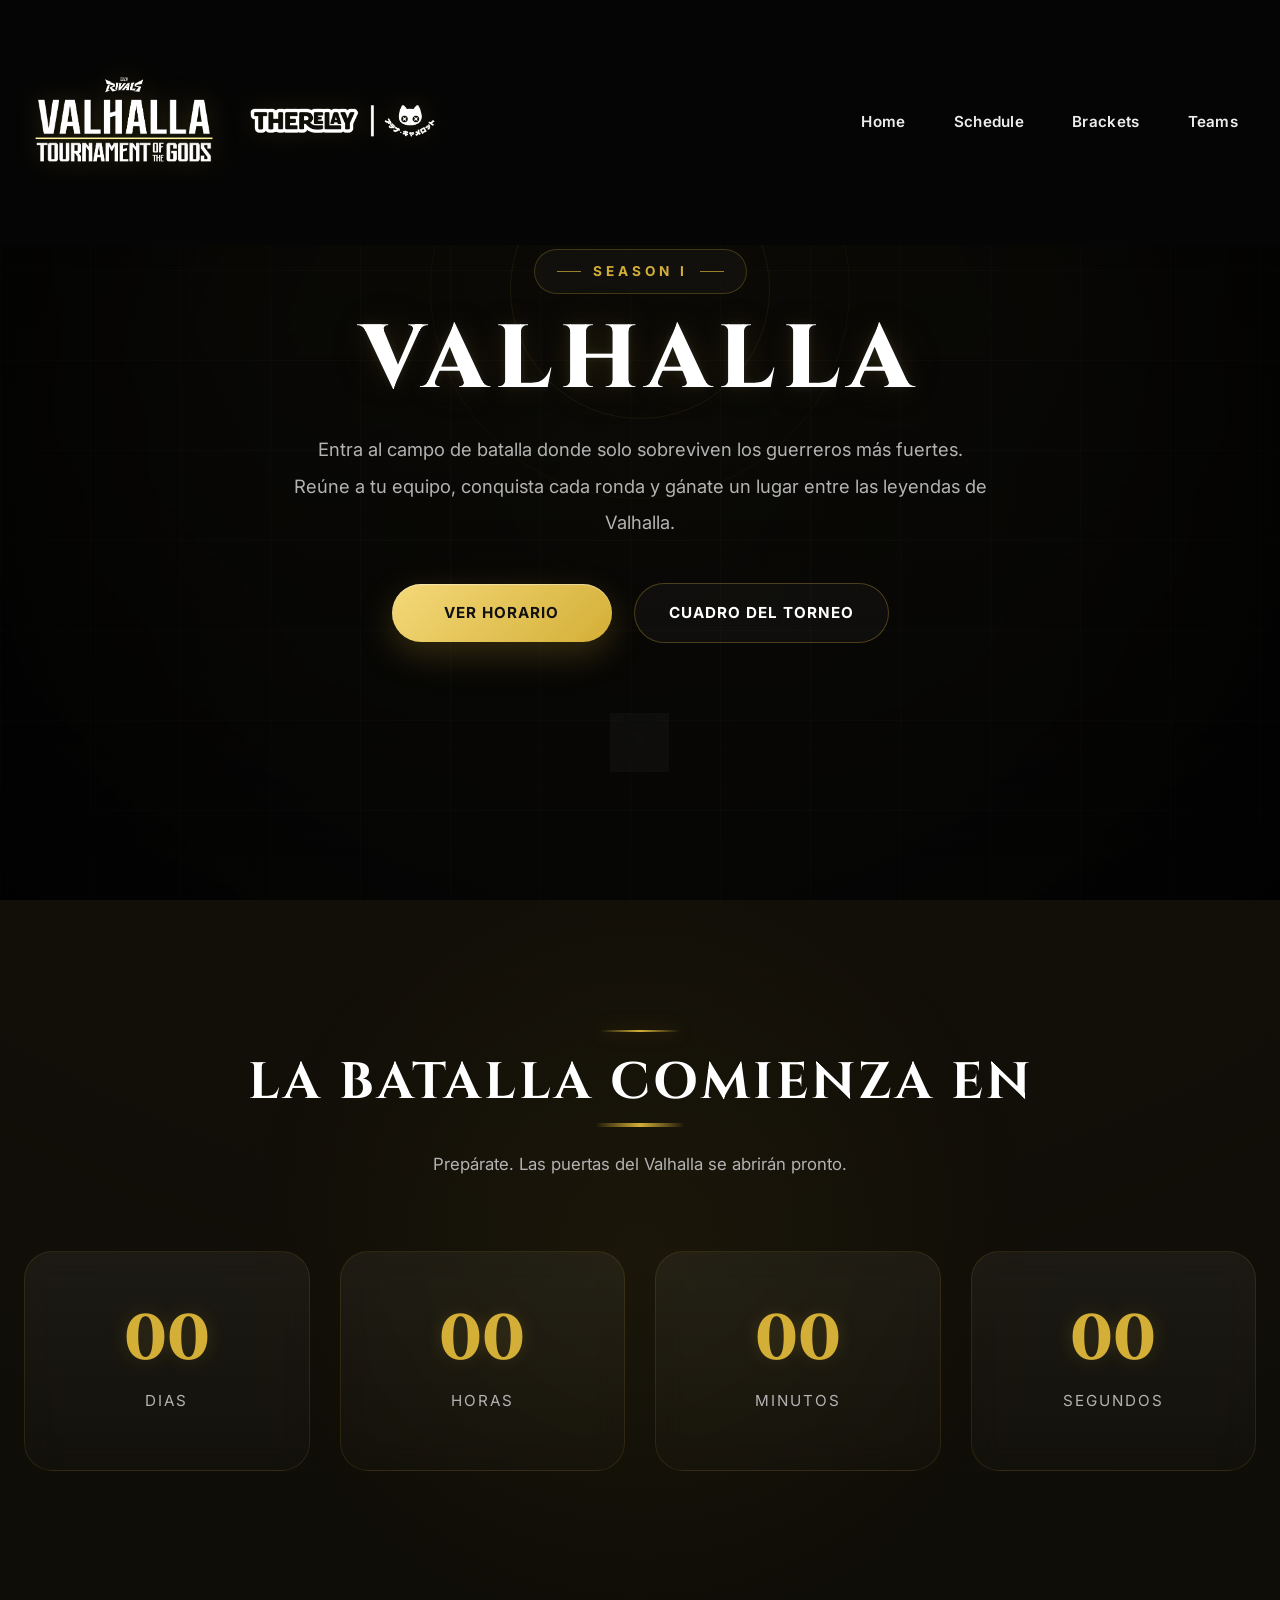
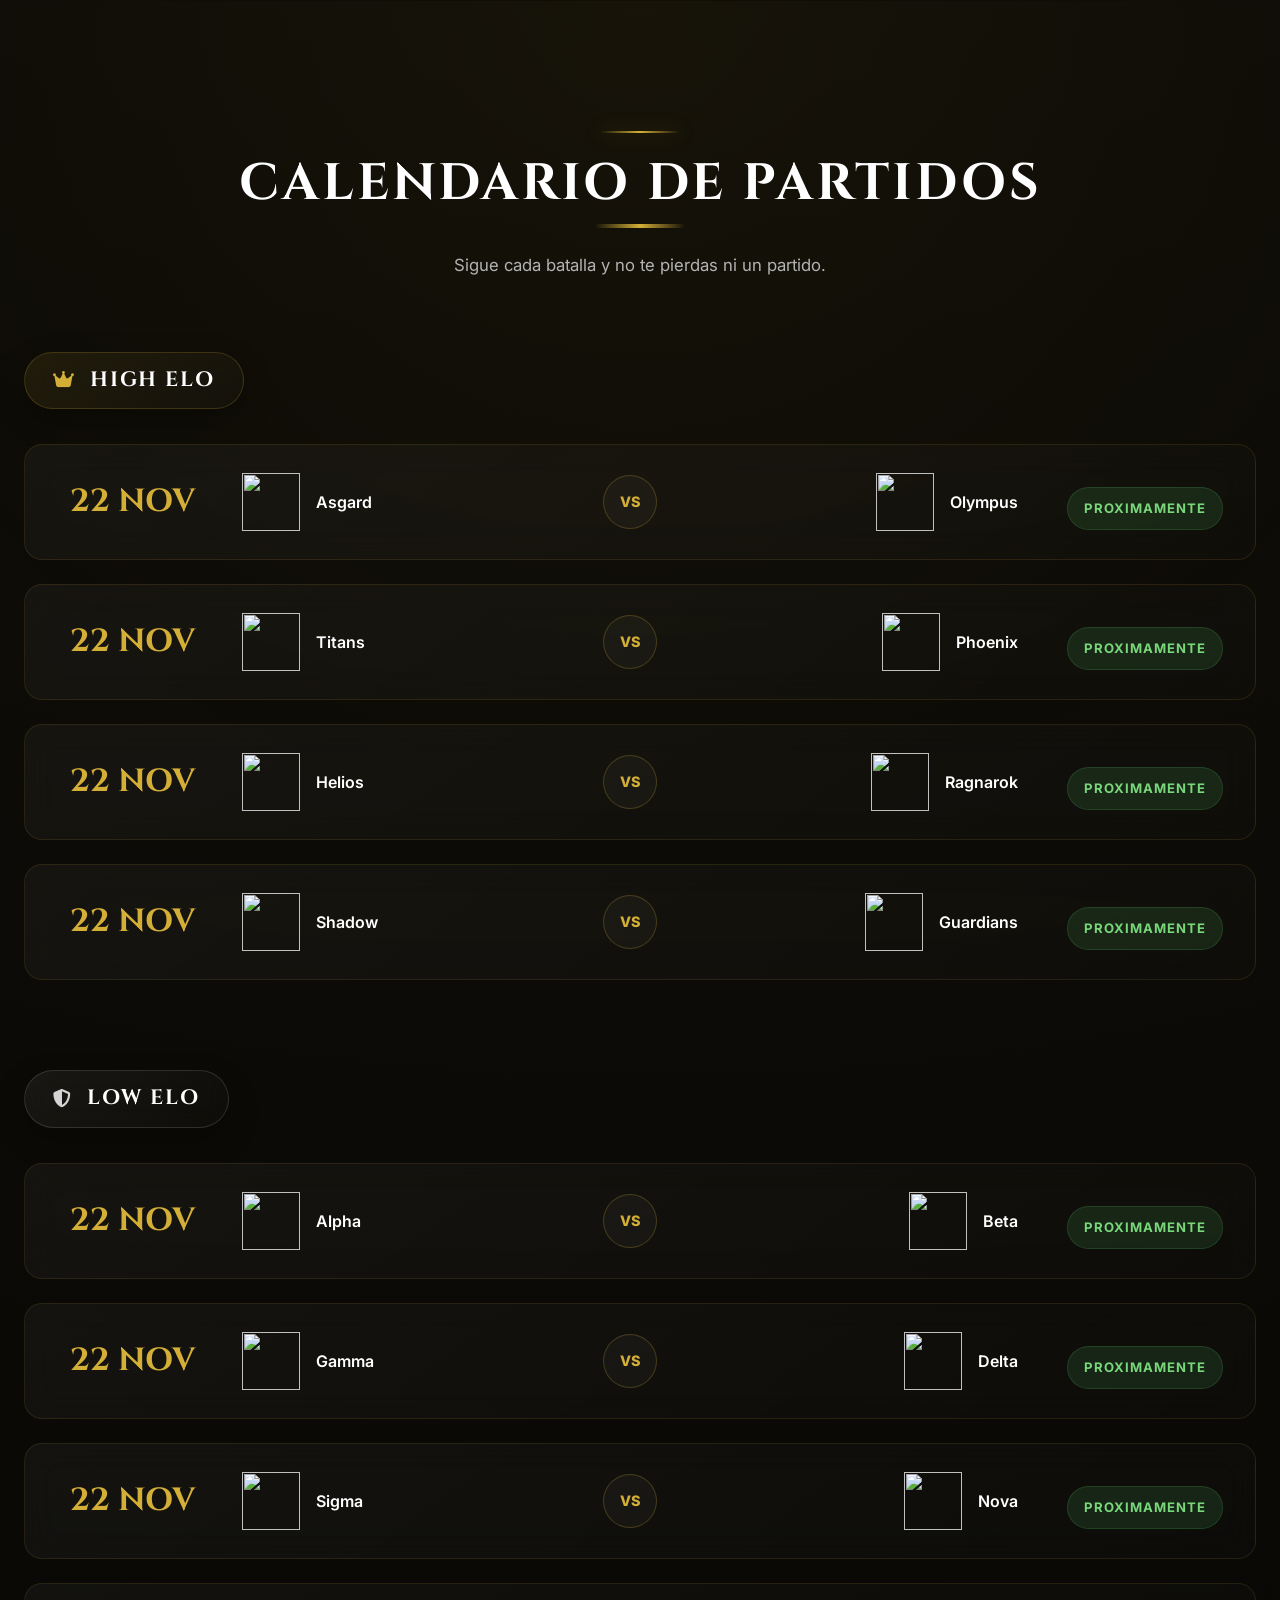
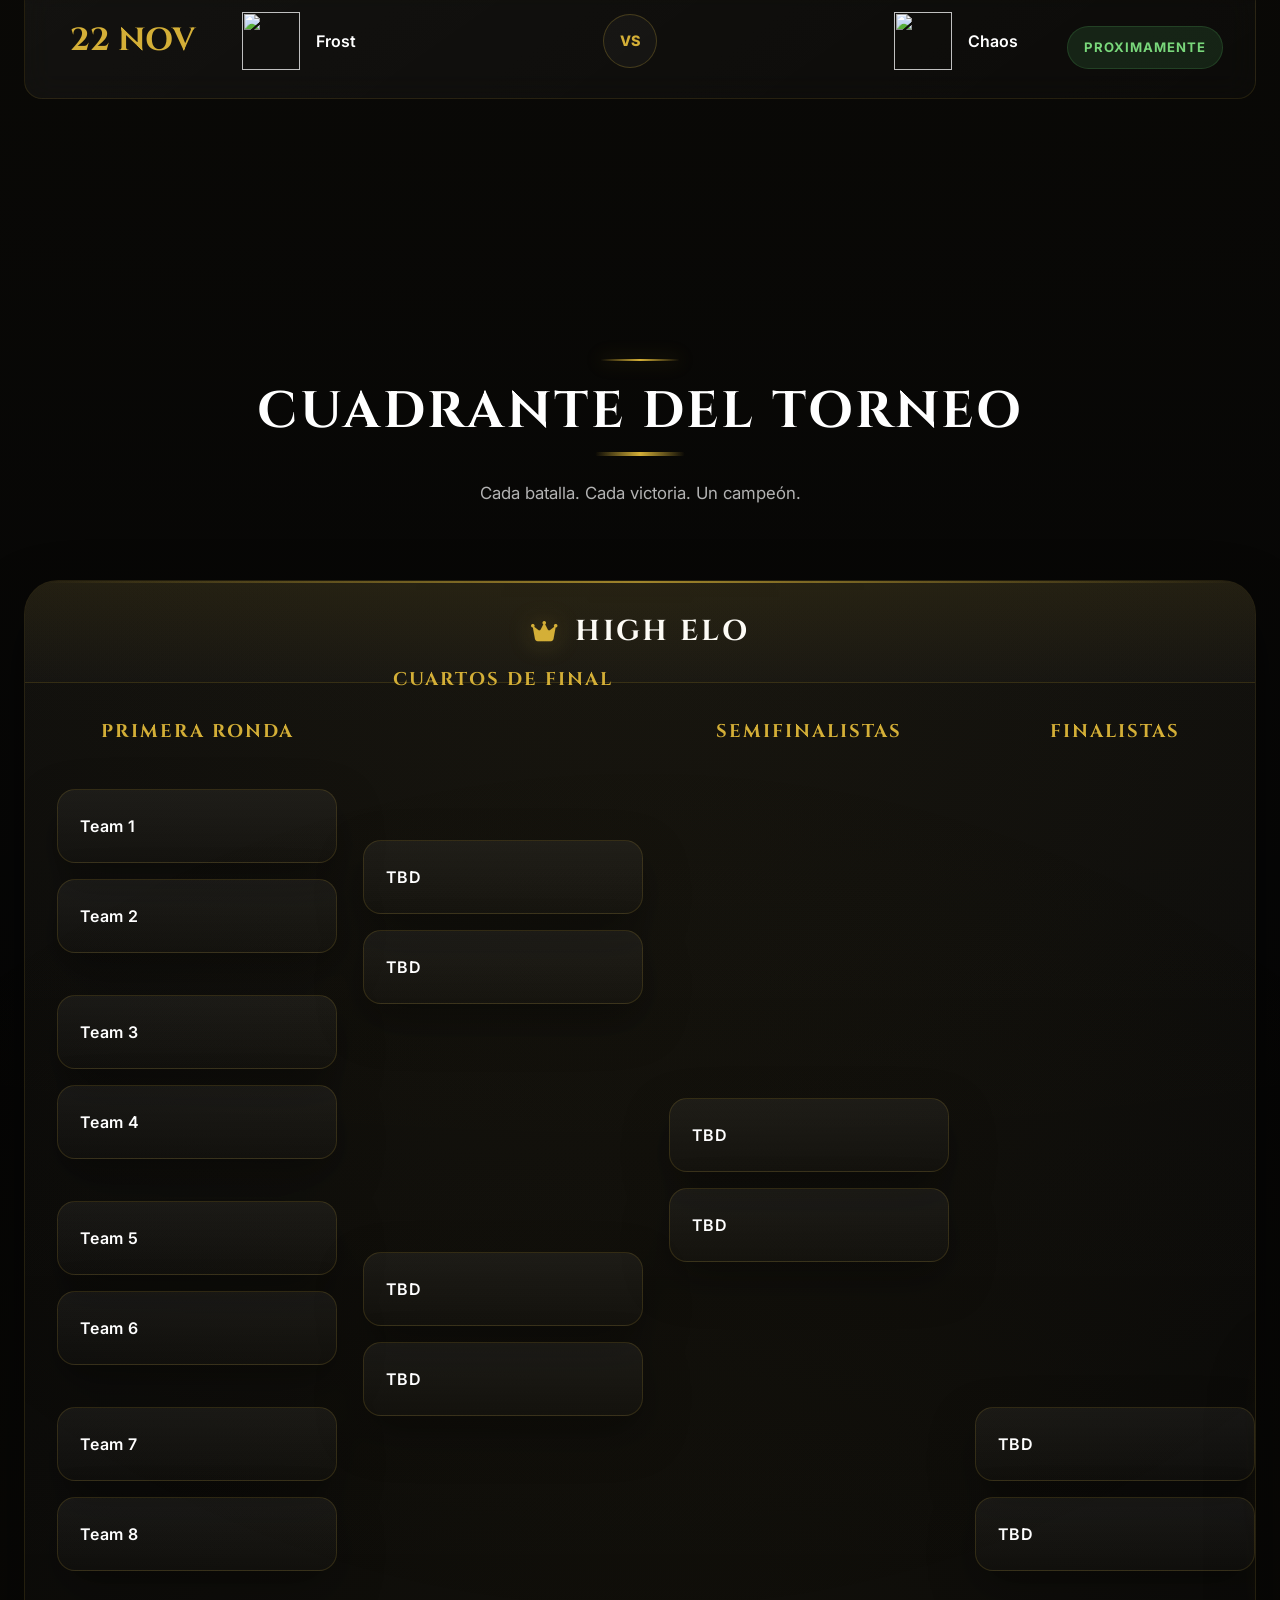
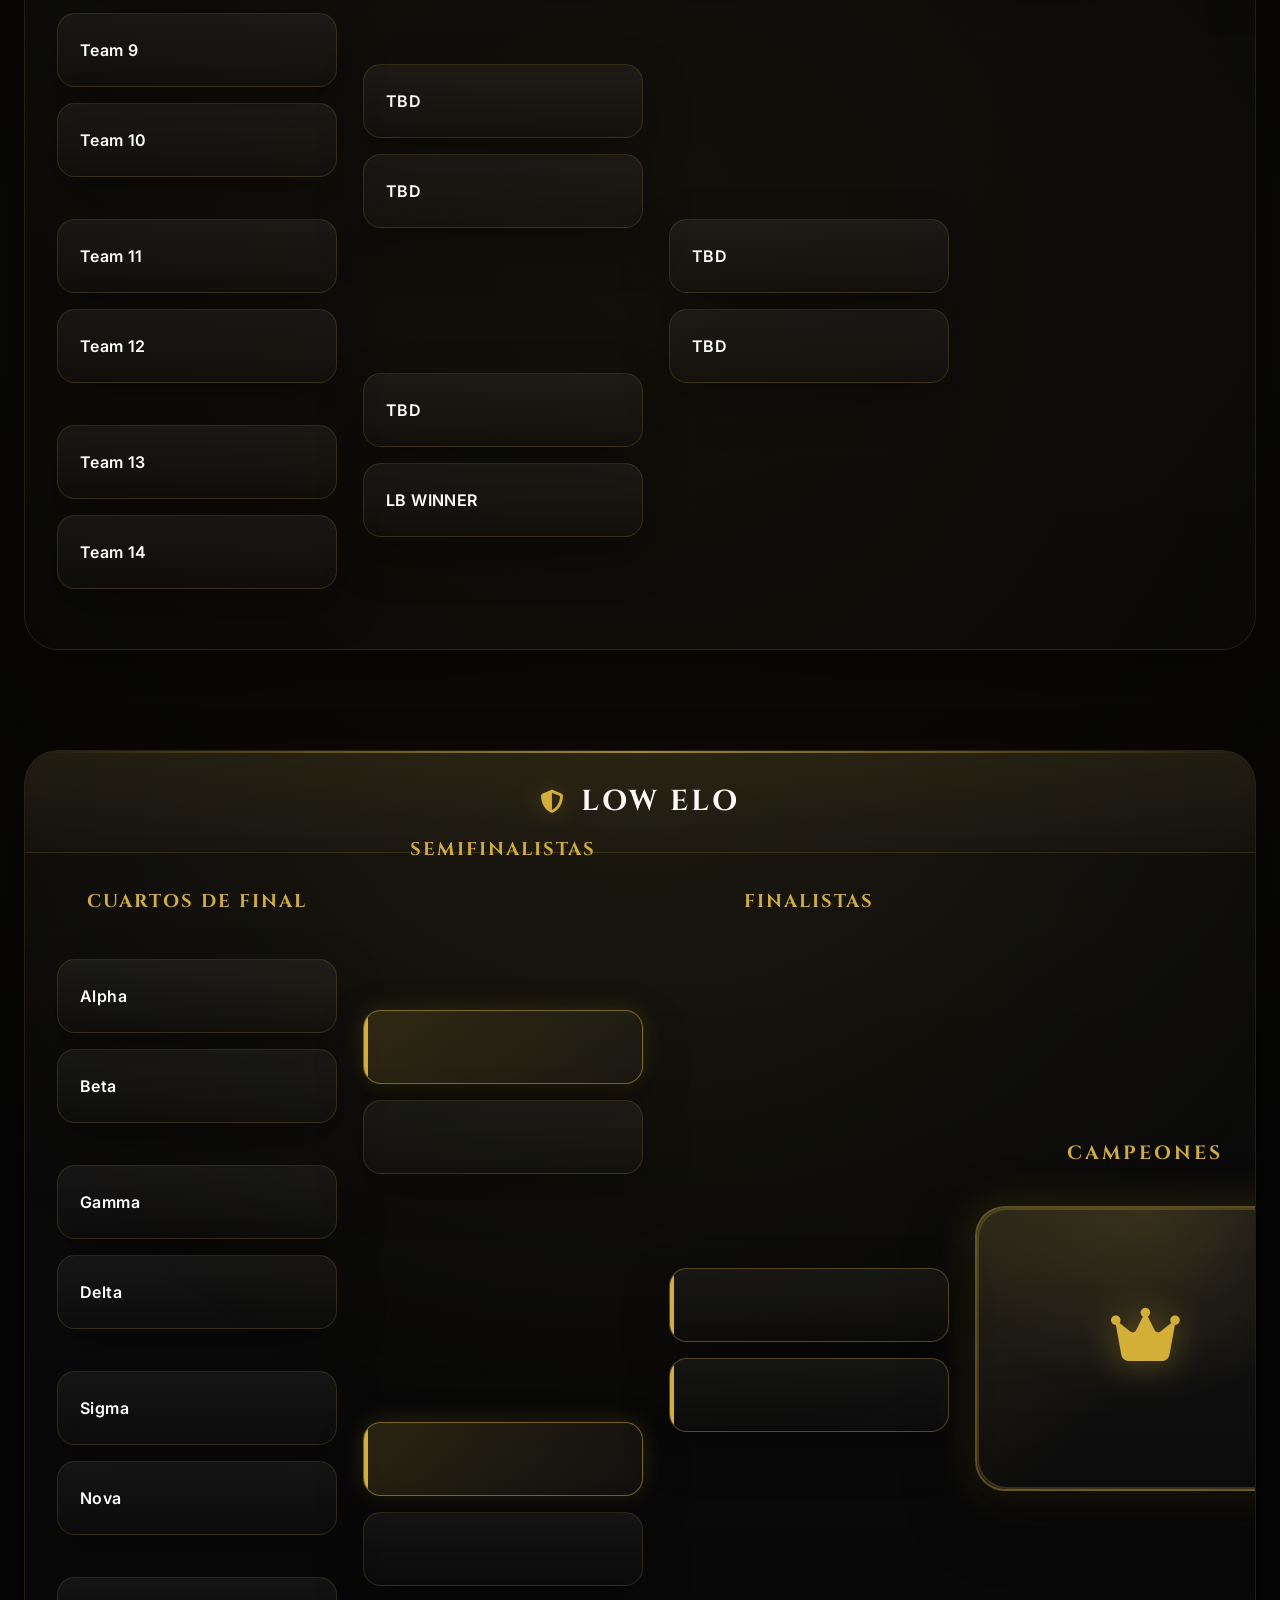
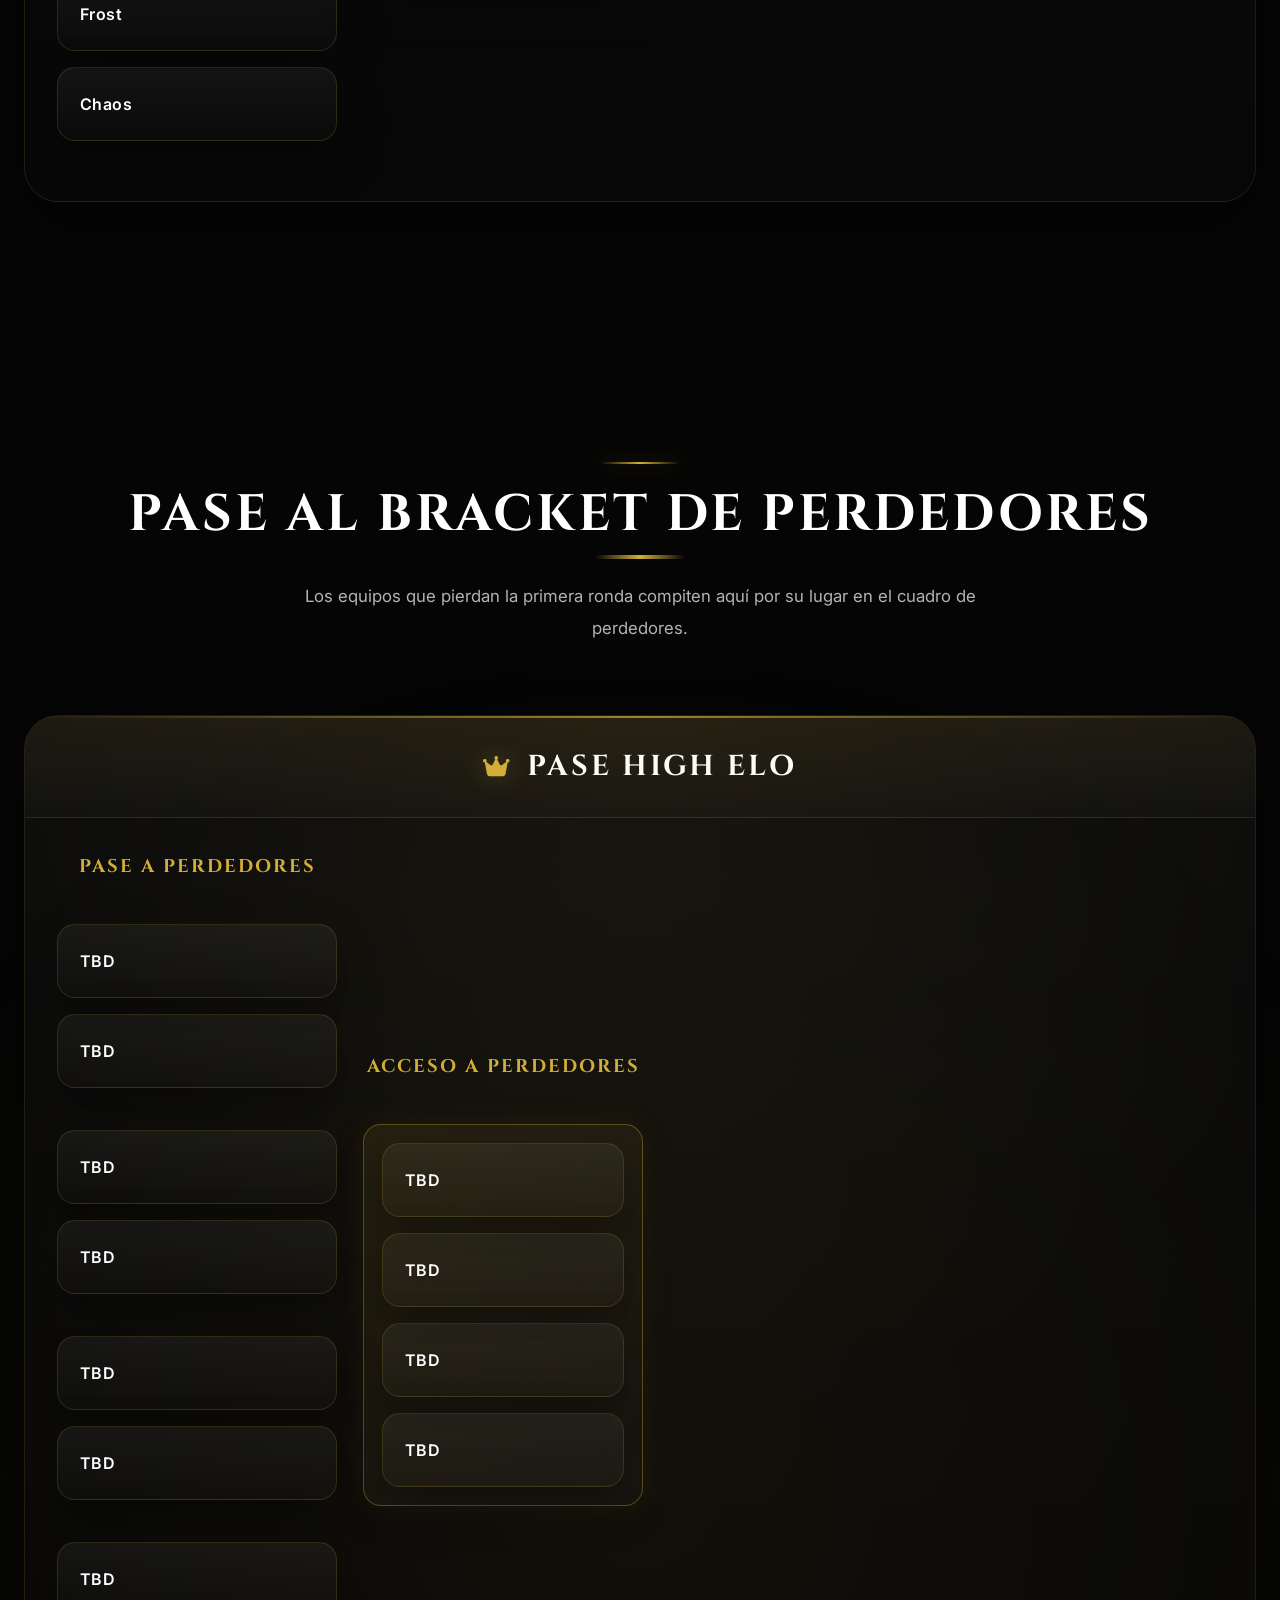
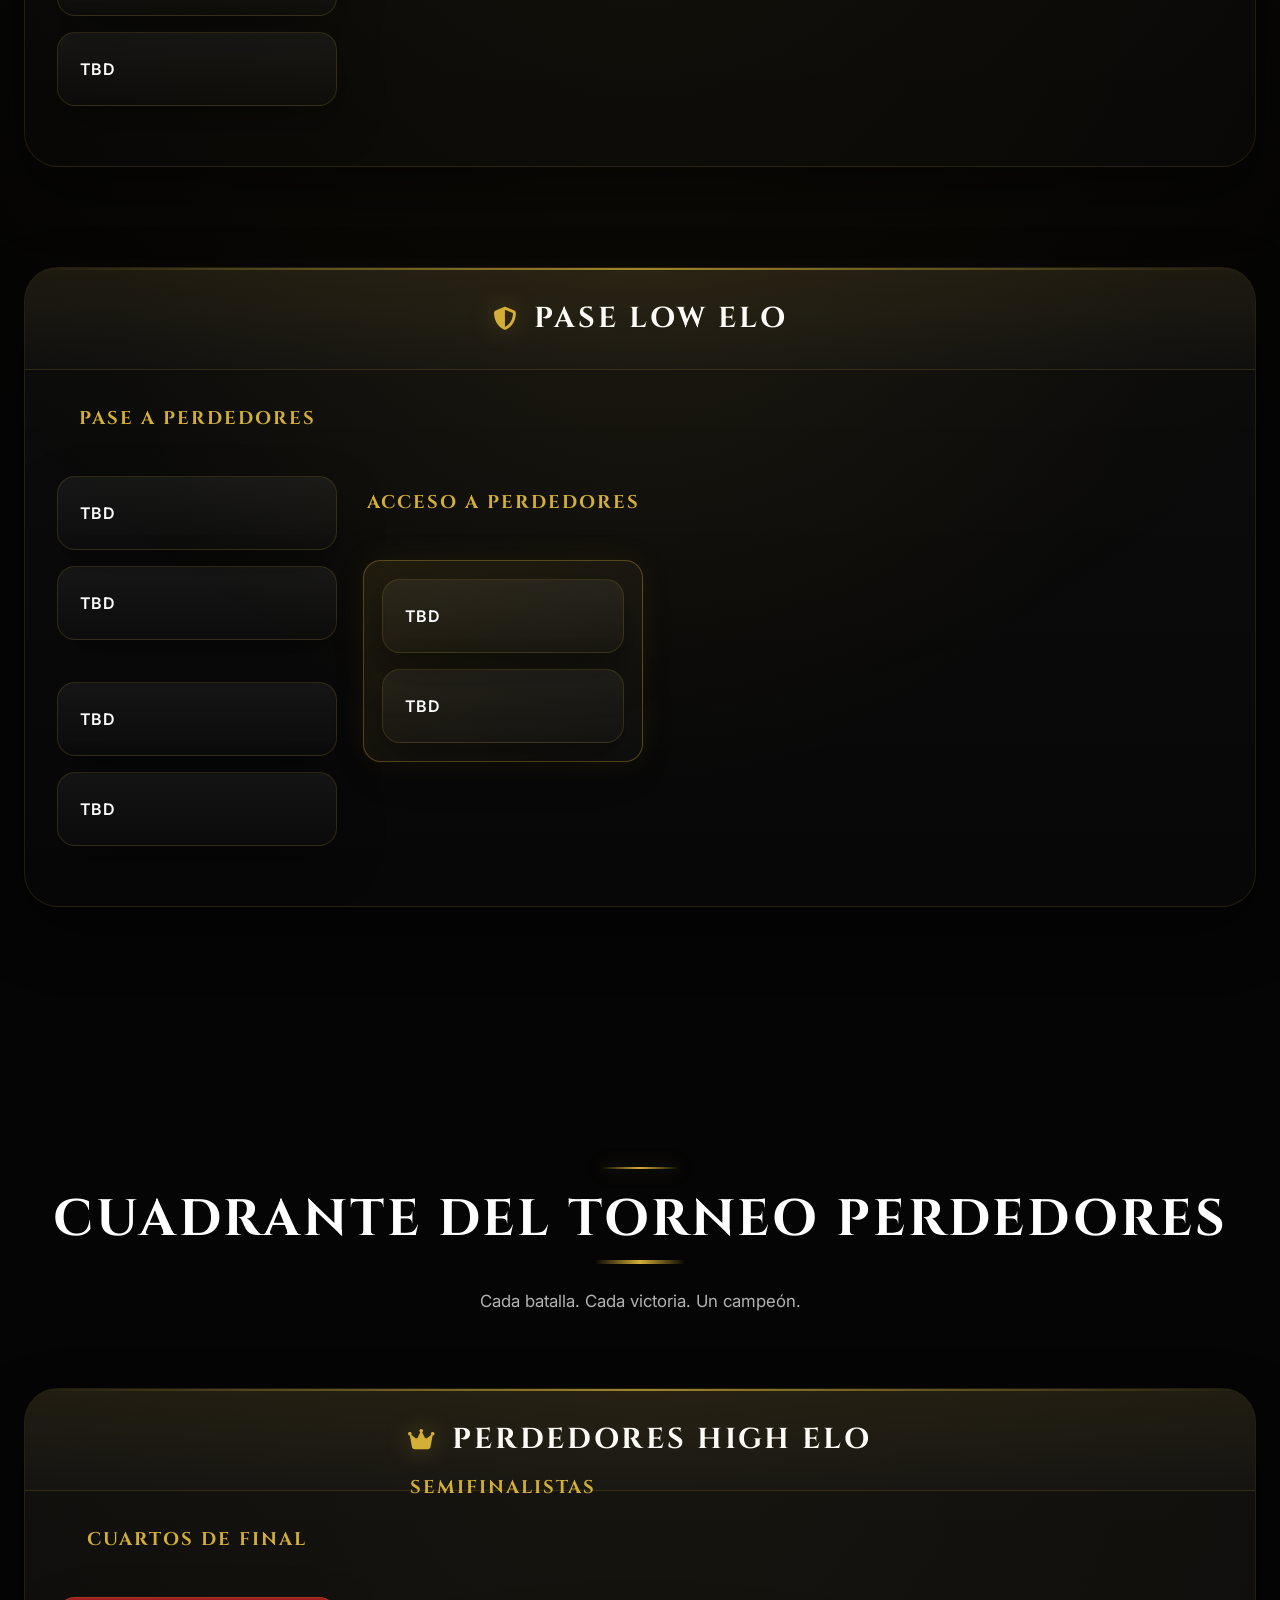
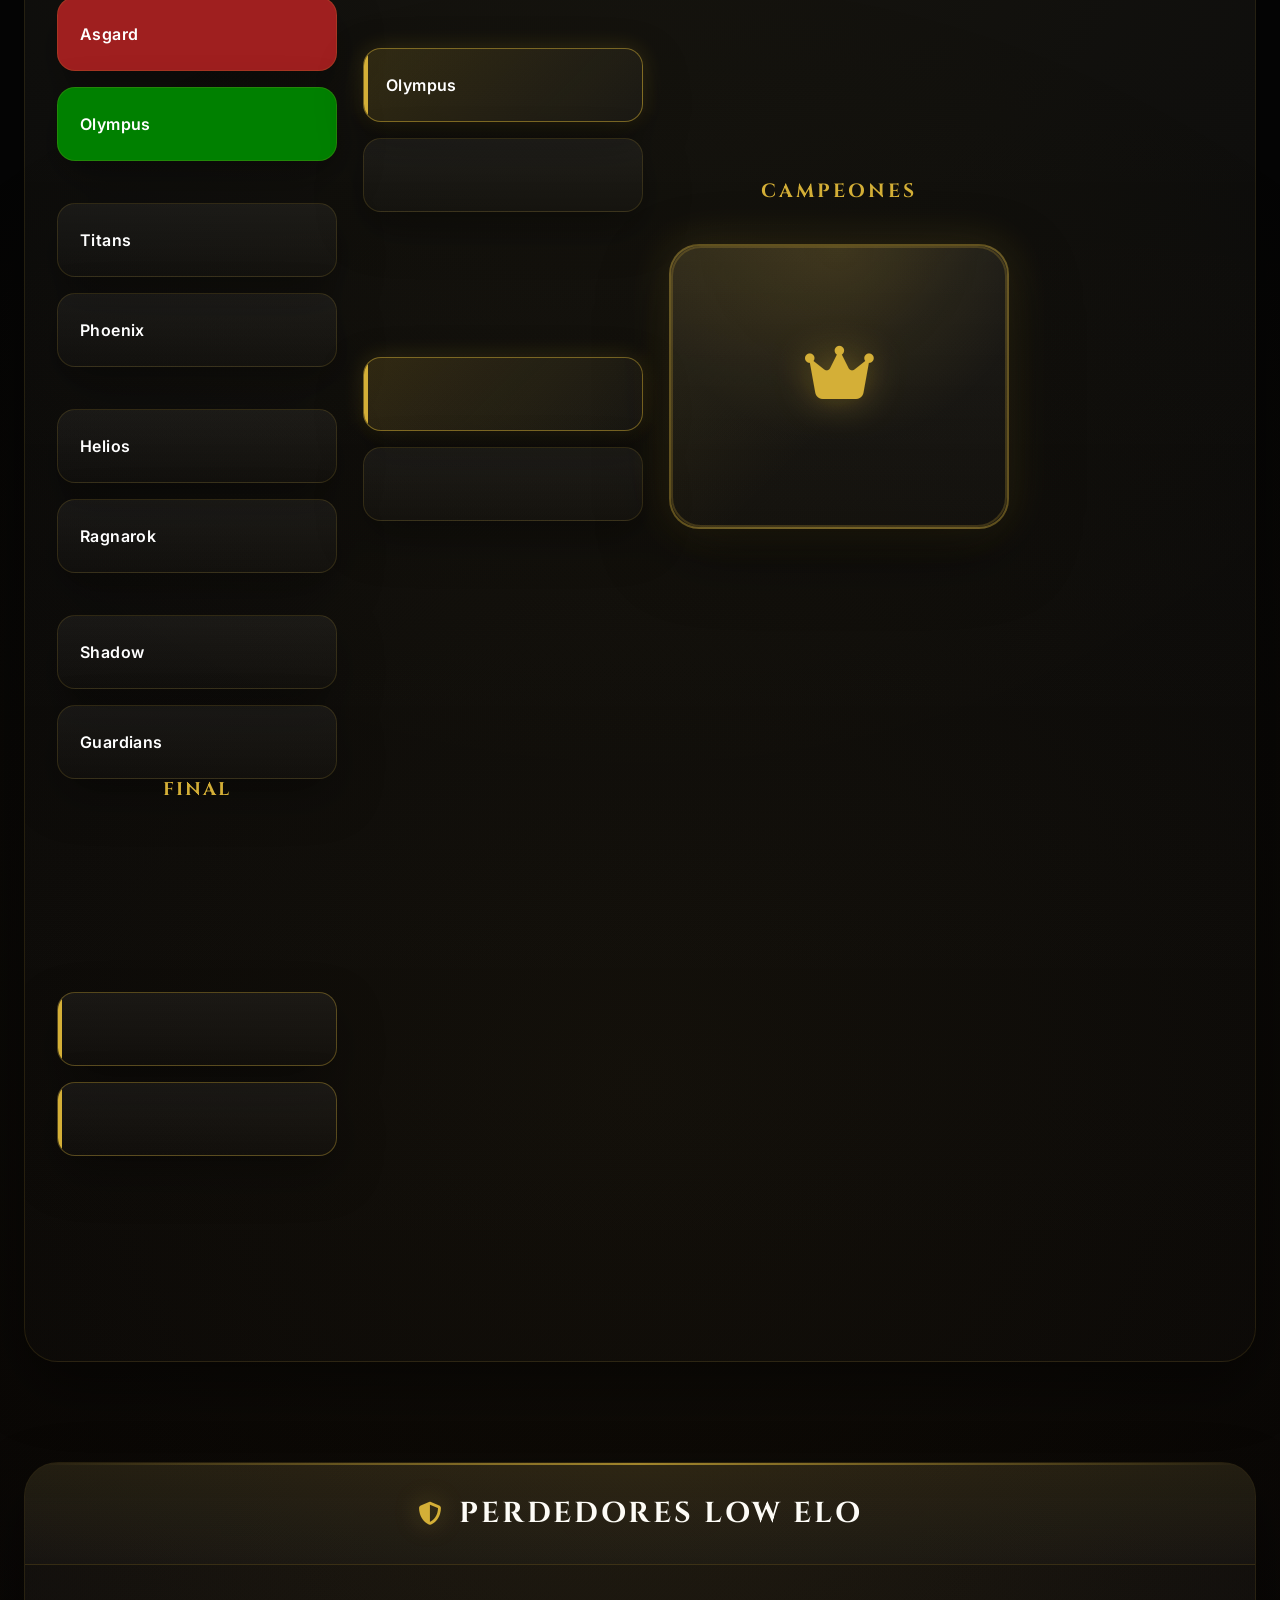
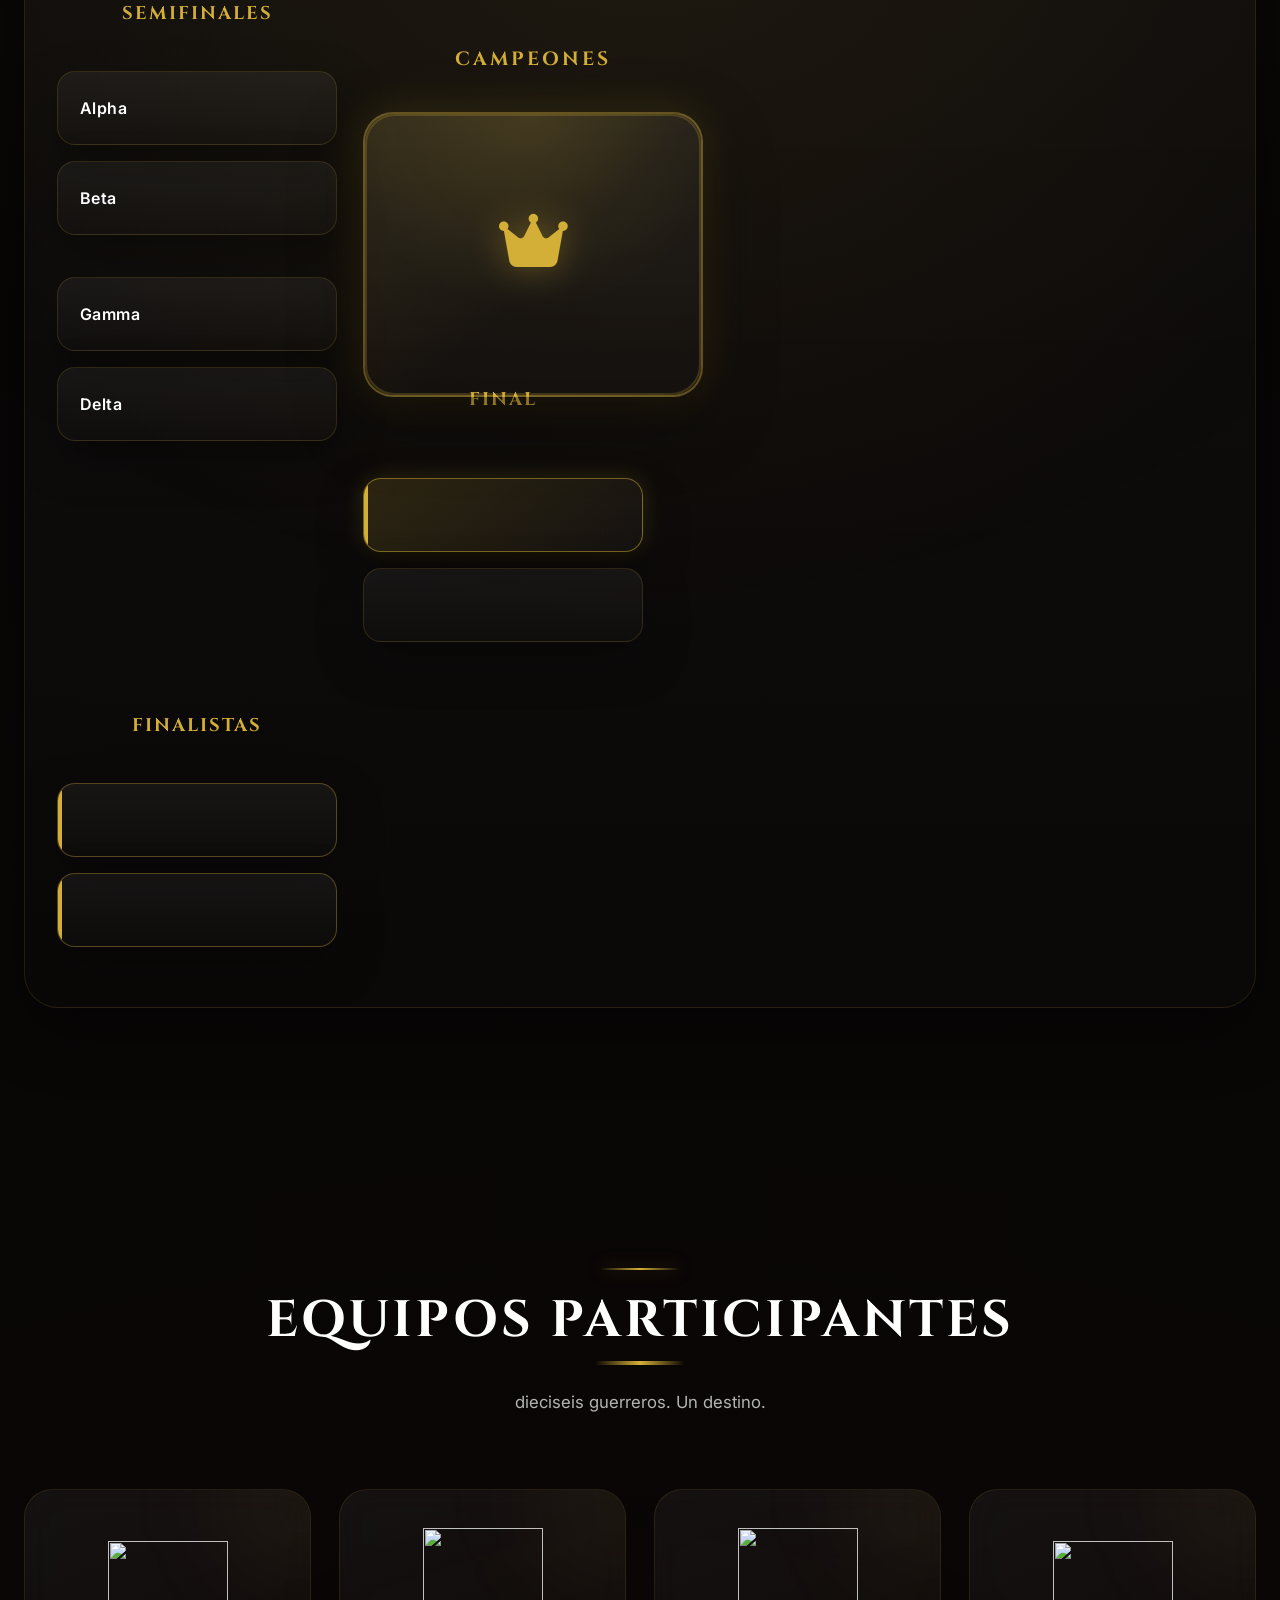
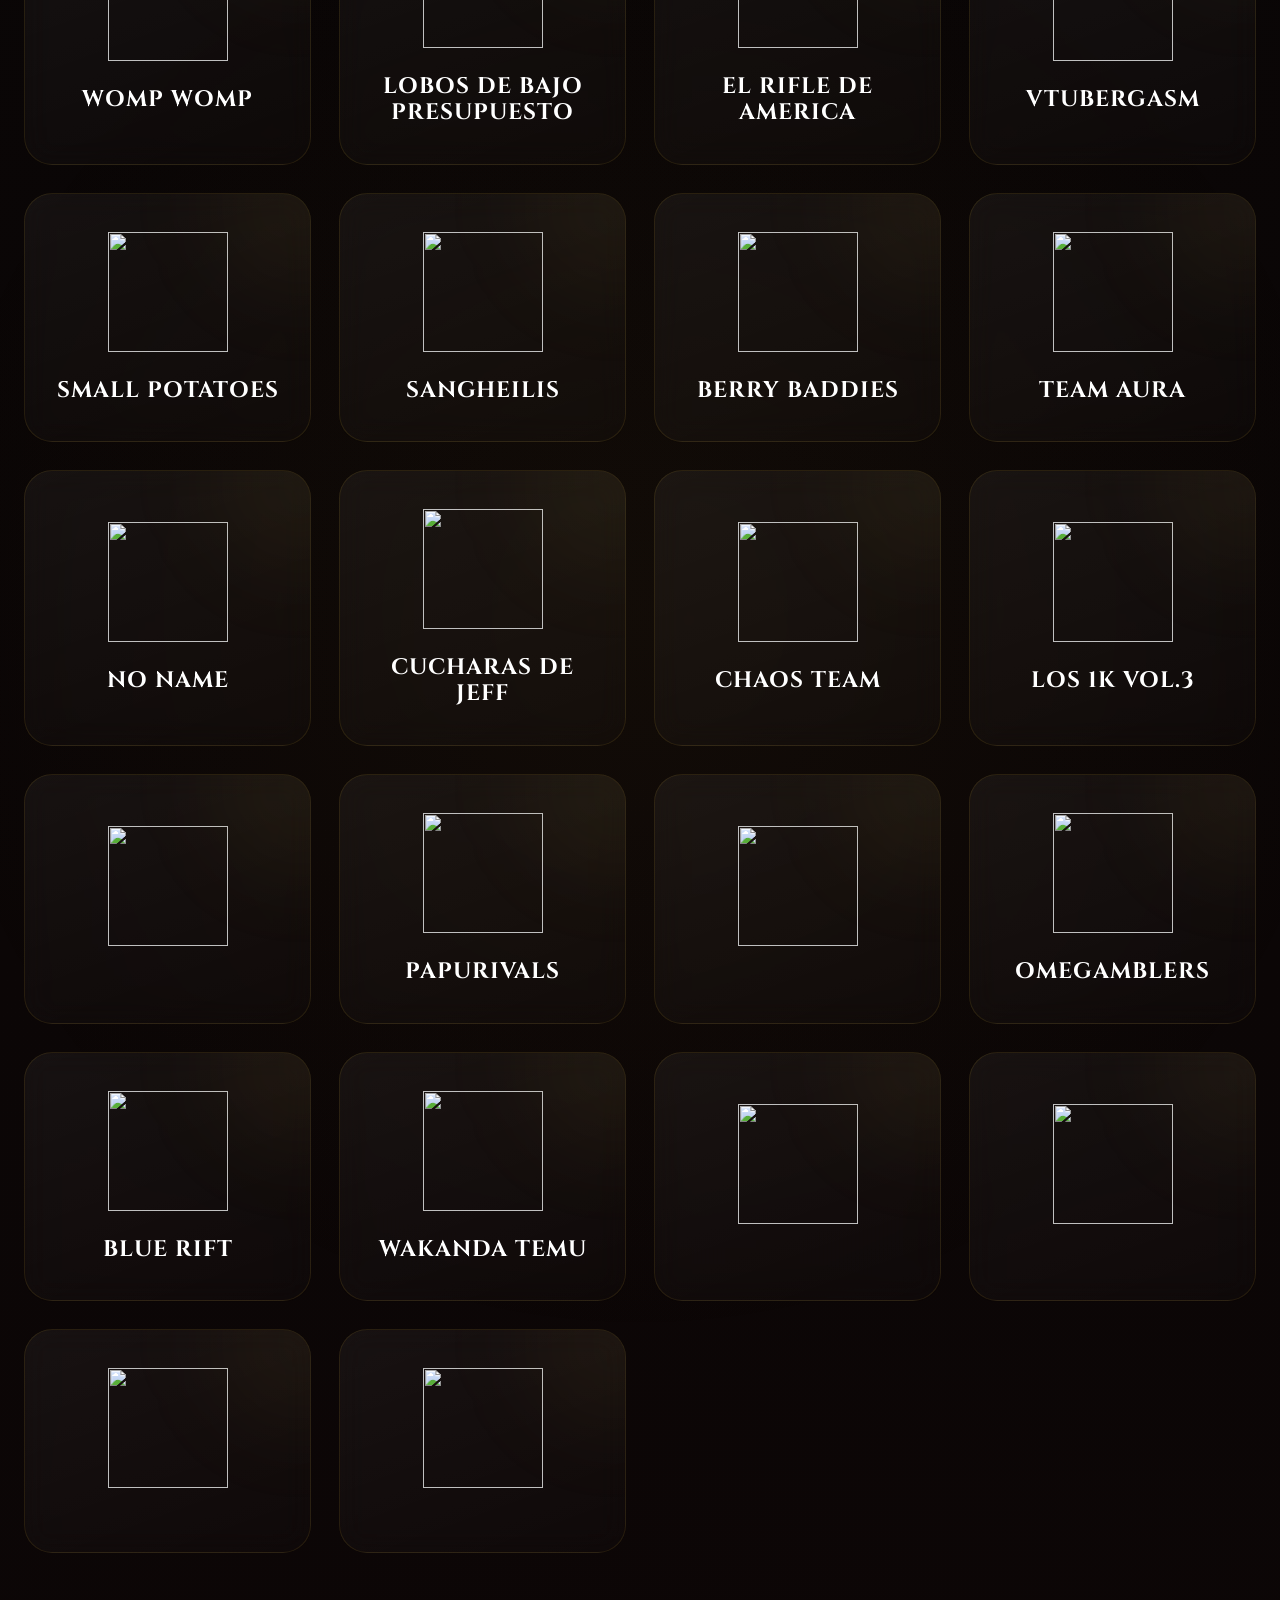
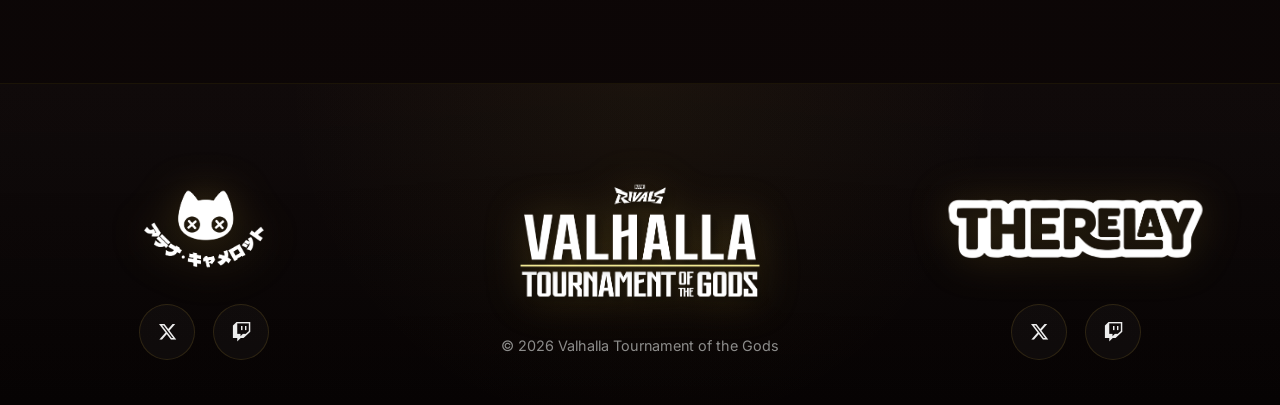
==== index.html @ 97b75317 "Agregar acceso a perdedores en fase de pase" ====
<!DOCTYPE html>
<html lang="es">

<head>

    <meta charset="UTF-8">

    <meta name="viewport"
          content="width=device-width, initial-scale=1.0">

    <title>
        
    </title>

    <meta name="description"
          content="Valhalla Tournament of the Gods">

    <link rel="icon"
          href="img/logo.png">

    <!-- Tipografias -->

    <link rel="preconnect"
          href="https://fonts.googleapis.com">

    <link rel="preconnect"
          href="https://fonts.gstatic.com"
          crossorigin>

    <link href="https://fonts.googleapis.com/css2?family=Cinzel:wght@400;500;600;700;800&family=Inter:wght@300;400;500;600;700&display=swap"
          rel="stylesheet">

    <link rel="stylesheet"
          href="https://cdnjs.cloudflare.com/ajax/libs/font-awesome/6.7.2/css/all.min.css">

    <!-- CSS -->

    <link rel="stylesheet"
          href="css/style.css">

    <link rel="stylesheet"
          href="css/bracket.css">

</head>

<body>

    <!--==============================
            BACKGROUND
    ==============================-->

    <div class="background"></div>

            <!-- NAVBAR -->

        <nav class="navbar">

            <div class="container navbar-container">

                <a href="#home"
                   class="logo">

                    <img src="img/qsqsqs.png"
                         alt="Valhalla Logo">

                    <img src="img/01-15.png"
                         alt="athena/relay Logo">

                </a>

                <ul class="nav-links">

                    <li>

                        <a href="#home"
                           class="active">

                            Home

                        </a>

                    </li>

                    <li>

                        <a href="#schedule">

                            Schedule

                        </a>

                    </li>

                    <li>

                        <a href="#bracket">

                            Brackets

                        </a>

                    </li>

                    <li>

                        <a href="#teams">

                            Teams

                        </a>

                    </li>

                </ul>

            </div>

        </nav>
    

    <!--==============================
            HERO
    ==============================-->

    <header class="hero"
            id="home">

        <!-- HERO CONTENT -->

        <div class="container hero-content">

            <span class="hero-subtitle">

                SEASON I

            </span>

            <h2>

                VALHALLA

            </h2>

            <p>

                Entra al campo de batalla donde solo sobreviven los guerreros más fuertes. 
                Reúne a tu equipo, conquista cada ronda y gánate un lugar entre las leyendas 
                de Valhalla.

            </p>

            <div class="hero-buttons">

                <a href="#schedule"
                   class="primary-btn">

                    Ver horario

                </a>

                <a href="#bracket"
                   class="secondary-btn">

                    Cuadro del torneo

                </a>

            </div>

            <div class="scroll-indicator">

                <i class="fa-solid fa-chevron-down"></i>

            </div>

        </div>

    </header>

    <!--==============================
            MAIN
    ==============================-->

    <main>

        <!--==============================
                CUENTA REGRESIVA
        ==============================-->

        <section id="countdown"
                 class="countdown">

            <div class="container">

                <div class="section-title">

                    <h2>

                        LA BATALLA COMIENZA EN

                    </h2>

                    <p>

                        Prepárate. Las puertas del Valhalla
                        se abrirán pronto.

                    </p>

                </div>

                <div class="countdown-grid">

                    <div class="time-card">

                        <span id="days">

                            00

                        </span>

                        <small>

                            Dias

                        </small>

                    </div>

                    <div class="time-card">

                        <span id="hours">

                            00

                        </span>

                        <small>

                            Horas

                        </small>

                    </div>

                    <div class="time-card">

                        <span id="minutes">

                            00

                        </span>

                        <small>

                            Minutos

                        </small>

                    </div>

                    <div class="time-card">

                        <span id="seconds">

                            00

                        </span>

                        <small>

                            Segundos

                        </small>

                    </div>

                </div>

            </div>

        </section>

        <!--==============================
                CALENDARIO DE PARTIDOS
        ==============================-->

        <section id="schedule"
                 class="schedule">

            <div class="container">

                <div class="section-title">

                    <h2>

                        CALENDARIO DE PARTIDOS

                    </h2>

                    <p>

                        Sigue cada batalla y no te pierdas ni un partido.

                    </p>

                </div>

                <!--=========================
                        HIGH ELO
                ==========================-->

                <div class="schedule-group">

                    <div class="group-header">

                        <h2>

                            <i class="fa-solid fa-crown"></i>

                            HIGH ELO

                        </h2>

                    </div>

                    <div class="matches">

                        <!-- PARTIDO -->

                        <article class="match-card" data-channel="AthenaKamelot">

                            <div class="match-date">

                                <span class="match-hour">

                                    22 NOV

                                </span>

                            </div>

                            <div class="match-teams">

                                <div class="team">

                                    <img src=""
                                         alt="">

                                    <span>

                                        Asgard

                                    </span>

                                </div>

                                <div class="vs">

                                    VS

                                </div>

                                <div class="team">

                                    <img src=""
                                         alt="">

                                    <span>

                                        Olympus

                                    </span>

                                </div>

                            </div>

                            <div class="match-status">

                                <a
                                    class="match-status match-button"
                                    target="_blank"
                                >
                                    <span class="status-dot"></span>
                                    <span class="status upcoming">

                                        Proximamente

                                    </span>
                                </a>

                            </div>

                        </article>

                        <!-- PARTIDO -->

                        <article class="match-card">

                            <div class="match-date">

                                <span class="match-hour">

                                    22 NOV

                                </span>

                            </div>

                            <div class="match-teams">

                                <div class="team">

                                    <img src=""
                                         alt="">

                                    <span>

                                        Titans

                                    </span>

                                </div>

                                <div class="vs">

                                    VS

                                </div>

                                <div class="team">

                                    <img src=""
                                         alt="">

                                    <span>

                                        Phoenix

                                    </span>

                                </div>

                            </div>

                            <div class="match-status">

                                <a
                                    class="match-status match-button"
                                    target="_blank"
                                >
                                    <span class="status-dot"></span>
                                    <span class="status upcoming">

                                        Proximamente

                                    </span>
                                </a>

                            </div>

                        </article>

                        <!-- PARTIDO -->

                        <article class="match-card">

                            <div class="match-date">

                                <span class="match-hour">

                                    22 NOV

                                </span>

                            </div>

                            <div class="match-teams">

                                <div class="team">

                                    <img src=""
                                         alt="">

                                    <span>

                                        Helios

                                    </span>

                                </div>

                                <div class="vs">

                                    VS

                                </div>

                                <div class="team">

                                    <img src=""
                                         alt="">

                                    <span>

                                        Ragnarok

                                    </span>

                                </div>

                            </div>

                            <div class="match-status">

                                <a
                                    class="match-status match-button"
                                    target="_blank"
                                >
                                    <span class="status-dot"></span>
                                    <span class="status upcoming">

                                        Proximamente

                                    </span>
                                </a>

                            </div>

                        </article>

                        <!-- PARTIDO -->

                        <article class="match-card">

                            <div class="match-date">

                                <span class="match-hour">

                                    22 NOV

                                </span>

                            </div>

                            <div class="match-teams">

                                <div class="team">

                                    <img src=""
                                         alt="">

                                    <span>

                                        Shadow

                                    </span>

                                </div>

                                <div class="vs">

                                    VS

                                </div>

                                <div class="team">

                                    <img src=""
                                         alt="">

                                    <span>

                                        Guardians

                                    </span>

                                </div>

                            </div>

                            <div class="match-status">

                                <a
                                    class="match-status match-button"
                                    target="_blank"
                                >
                                    <span class="status-dot"></span>
                                    <span class="status upcoming">

                                        Proximamente

                                    </span>
                                </a>

                            </div>

                        </article>

                    </div>

                </div>

                <!--=========================
                        LOW ELO
                ==========================-->

                <div class="schedule-group">

                    <div class="group-header low">

                        <h2>

                            <i class="fa-solid fa-shield-halved"></i>

                            LOW ELO

                        </h2>

                    </div>

                    <div class="matches">

                        <article class="match-card">

                            <div class="match-date">

                                <span class="match-hour">
                                    
                                    22 NOV
                                
                                </span>

                            </div>

                            <div class="match-teams">

                                <div class="team">

                                    <img src="" 
                                        alt="">

                                    <span>

                                        Alpha
                                    
                                    </span>

                                </div>

                                <div class="vs">VS</div>

                                <div class="team">

                                    <img src="" 
                                        alt="">

                                    <span>
                                        
                                        Beta
                                    
                                    </span>

                                </div>

                            </div>

                            <div class="match-status">

                                <a
                                    class="match-status match-button"
                                    target="_blank"
                                >
                                    <span class="status-dot"></span>
                                    <span class="status upcoming">

                                        Proximamente

                                    </span>
                                </a>

                            </div>

                        </article>

                        <article class="match-card">

                            <div class="match-date">

                                <span class="match-hour">
                                    
                                    22 NOV
                                
                                </span>

                            </div>

                            <div class="match-teams">

                                <div class="team">

                                    <img src="" 
                                        alt="">

                                    <span>
                                        
                                        Gamma
                                    
                                    </span>

                                </div>

                                <div class="vs">VS</div>

                                <div class="team">

                                    <img src="" 
                                        alt="">

                                    <span>
                                        
                                        Delta
                                    
                                    </span>

                                </div>

                            </div>

                            <div class="match-status">

                                <a
                                    class="match-status match-button"
                                    target="_blank"
                                >
                                    <span class="status-dot"></span>
                                    <span class="status upcoming">

                                        Proximamente

                                    </span>
                                </a>

                            </div>

                        </article>

                        <article class="match-card">

                            <div class="match-date">

                                <span class="match-hour">
                                    
                                    22 NOV

                                </span>

                            </div>

                            <div class="match-teams">

                                <div class="team">

                                    <img src="" 
                                        alt="">

                                    <span>
                                        
                                        Sigma
                                    
                                    </span>

                                </div>

                                <div class="vs">VS</div>

                                <div class="team">

                                    <img src="" 
                                        alt="">

                                    <span>
                                        
                                        Nova
                                    
                                    </span>

                                </div>

                            </div>

                            <div class="match-status">

                                <a
                                    class="match-status match-button"
                                    target="_blank"
                                >
                                    <span class="status-dot"></span>
                                    <span class="status upcoming">

                                        Proximamente

                                    </span>
                                </a>
                            </div>

                        </article>

                        <article class="match-card">

                            <div class="match-date">

                                <span class="match-hour">
                                    
                                    22 NOV
                                
                                </span>

                            </div>

                            <div class="match-teams">

                                <div class="team">

                                    <img src="" 
                                        alt="">

                                    <span>
                                        
                                        Frost
                                    
                                    </span>

                                </div>

                                <div class="vs">VS</div>

                                <div class="team">

                                    <img src="" 
                                        alt="">

                                    <span>
                                        
                                        Chaos
                                    
                                    </span>

                                </div>

                            </div>

                            <div class="match-status">

                                <a
                                    class="match-status match-button"
                                    target="_blank"
                                >
                                    <span class="status-dot"></span>
                                    <span class="status upcoming">

                                        Proximamente

                                    </span>
                                </a>

                            </div>

                        </article>

                    </div>

                </div>

            </div>

        </section>



        <!--==============================
            CUADRANTE DEL TORNEO
        ==============================-->

        <section id="loser-bracket"
                 class="bracket-section">

            <div class="container">

                <div class="section-title">

                    <h2>

                        CUADRANTE DEL TORNEO

                    </h2>

                    <p>

                        Cada batalla. Cada victoria. Un campeón.

                    </p>

                </div>



                <!--==============================
                        HIGH ELO
                ==============================-->

                <div class="tournament" data-bracket-id="high">

                    <div class="tournament-header">

                        <i class="fa-solid fa-crown"></i>

                        <h2>HIGH ELO</h2>

                    </div>

                    <div class="bracket">

                    <!-- =========================================
                            HIGH ELO - RONDA INICIAL
                                14 EQUIPOS
                    ========================================= -->

                    <div class="round" data-round="preliminary">

                        <div class="cuartos">
                            <h3>Primera ronda</h3>
                        </div>

                        <div class="match">

                            <div class="team-card">
                                Team 1
                            </div>

                            <div class="team-card">
                                Team 2
                            </div>

                        </div>

                        <div class="match">

                            <div class="team-card">
                                Team 3
                            </div>

                            <div class="team-card">
                                Team 4
                            </div>

                        </div>

                        <div class="match">

                            <div class="team-card">
                                Team 5
                            </div>

                            <div class="team-card">
                                Team 6
                            </div>

                        </div>

                        <div class="match">

                            <div class="team-card">
                                Team 7
                            </div>

                            <div class="team-card">
                                Team 8
                            </div>

                        </div>

                        <div class="match">

                            <div class="team-card">
                                Team 9
                            </div>

                            <div class="team-card">
                                Team 10
                            </div>

                        </div>

                        <div class="match">

                            <div class="team-card">
                                Team 11
                            </div>

                            <div class="team-card">
                                Team 12
                            </div>

                        </div>

                        <div class="match">

                            <div class="team-card">
                                Team 13
                            </div>

                            <div class="team-card">
                                Team 14
                            </div>

                        </div>

                    </div>


                    <!-- =========================================
                        CUARTOS DE FINAL
                        7 GANADORES + LB WINNER
                    ========================================= -->

                    <div class="round" data-round="quarter">

                        <div class="cuartos">
                            <h3>Cuartos de final</h3>
                        </div>

                        <div class="match">

                            <div class="team-card">
                                TBD
                            </div>

                            <div class="team-card">
                                TBD
                            </div>

                        </div>

                        <div class="match">

                            <div class="team-card">
                                TBD
                            </div>

                            <div class="team-card">
                                TBD
                            </div>

                        </div>

                        <div class="match">

                            <div class="team-card">
                                TBD
                            </div>

                            <div class="team-card">
                                TBD
                            </div>

                        </div>

                        <!-- AQUÍ ENTRA EL LB WINNER -->

                        <div class="match">

                            <div class="team-card">
                                TBD
                            </div>

                            <div class="team-card lb-slot"
                                data-lb-slot="high">

                                LB WINNER

                            </div>

                        </div>

                    </div>


                    <!-- =========================================
                        SEMIFINALES
                    ========================================= -->

                    <div class="round" data-round="semifinal">

                        <div class="semi">
                            <h3>Semifinalistas</h3>
                        </div>

                        <div class="match">

                            <div class="team-card">
                                TBD
                            </div>

                            <div class="team-card">
                                TBD
                            </div>

                        </div>

                        <div class="match">

                            <div class="team-card">
                                TBD
                            </div>

                            <div class="team-card">
                                TBD
                            </div>

                        </div>

                    </div>


                    <!-- =========================================
                        FINAL
                    ========================================= -->

                    <div class="round" data-round="final">

                        <div class="final">
                            <h3>Finalistas</h3>
                        </div>

                        <div class="match">

                            <div class="team-card">
                                TBD
                            </div>

                            <div class="team-card">
                                TBD
                            </div>

                        </div>

                    </div>


                    <!-- =========================================
                        CAMPEÓN
                    ========================================= -->

                    <div class="champion">

                        <h3>
                            Campeones
                        </h3>

                        <div class="champion-card">

                            <i class="fa-solid fa-crown"></i>

                            <h2 id="highChampion">
                                TBD
                            </h2>

                        </div>

                    </div>

                    </div>

                </div>

                <!--==============================
                        LOW ELO
                ==============================-->

                <div class="tournament" data-bracket-id="low">

                    <div class="tournament-header">

                        <i class="fa-solid fa-shield-halved"></i>

                        <h2>LOW ELO</h2>

                    </div>

                    <div class="bracket">

                        <!-- CUARTOS DE FINAL -->

                        <div class="round">

                            <div class="cuartos">
                                <h3>cuartos de final</h3>
                            </div>

                            <div class="match">

                                <div class="team-card">
                                    
                                    Alpha
                                
                                </div>

                                <div class="team-card">
                                    
                                    Beta
                                
                                </div>

                            </div>

                            <div class="match">

                                <div class="team-card">
                                    
                                    Gamma
                                
                                </div>

                                <div class="team-card">
                                    
                                    Delta
                                
                                </div>

                            </div>

                            <div class="match">

                                <div class="team-card">Sigma</div>

                                <div class="team-card">Nova</div>

                            </div>

                            <div class="match">

                                <div class="team-card">Frost</div>

                                <div class="team-card">Chaos</div>

                            </div>

                        </div>

                        <!-- SEMIFINALISTAS -->

                        <div class="round">

                            <div class="semi">
                                <h3>Semifinalistas</h3>
                            </div>

                            <div class="match">

                                <div class="team-card winner">

                                    <!-- Nombre team -->

                                </div>

                                <div class="team-card">

                                    <!-- Nombre team -->

                                </div>

                            </div>

                            <div class="match">

                                <div class="team-card winner"></div>

                                <div class="team-card"></div>

                            </div>

                        </div>

                        <!-- FINALISTAS -->

                        <div class="round">

                            <div class="final">
                                <h3>Finalistas</h3>
                            </div>

                            <div class="match">

                                <div class="team-card finalist">

                                    <!-- Nombre team -->

                                </div>

                                <div class="team-card finalist">

                                    <!-- Nombre team -->

                                </div>

                            </div>

                        </div>

                        <!-- CAMPEONES -->

                        <div class="champion">

                            <h3>

                                Campeones

                            </h3>

                            <div class="champion-card">

                                <i class="fa-solid fa-crown"></i>

                                <h2 id="lowChampion">

                                    <!-- Nombre team -->

                                </h2>

                            </div>

                        </div>

                    </div>

                </div>

            </div>

        </section>

        <!--==============================
            PASE AL BRACKET DE PERDEDORES
        ==============================-->

        <section id="loser-pass" class="bracket-section">
            <div class="container">
                <div class="section-title">
                    <h2>PASE AL BRACKET DE PERDEDORES</h2>
                    <p>Los equipos que pierdan la primera ronda compiten aquí por su lugar en el cuadro de perdedores.</p>
                </div>

                <div class="tournament" data-bracket-id="high-pass">
                    <div class="tournament-header">
                        <i class="fa-solid fa-crown"></i>
                        <h2>PASE HIGH ELO</h2>
                    </div>
                    <div class="bracket">
                        <div class="round">
                            <div class="cuartos"><h3>Pase a perdedores</h3></div>
                            <div class="match"><div class="team-card">TBD</div><div class="team-card">TBD</div></div>
                            <div class="match"><div class="team-card">TBD</div><div class="team-card">TBD</div></div>
                            <div class="match"><div class="team-card">TBD</div><div class="team-card">TBD</div></div>
                            <div class="match"><div class="team-card">TBD</div><div class="team-card">TBD</div></div>
                        </div>
                        <div class="bracket-access">
                            <h3>Acceso a perdedores</h3>
                            <div class="qualification-card">
                                <div class="team-card qualification-team">TBD</div>
                                <div class="team-card qualification-team">TBD</div>
                                <div class="team-card qualification-team">TBD</div>
                                <div class="team-card qualification-team">TBD</div>
                            </div>
                        </div>
                    </div>
                </div>

                <div class="tournament" data-bracket-id="low-pass">
                    <div class="tournament-header">
                        <i class="fa-solid fa-shield-halved"></i>
                        <h2>PASE LOW ELO</h2>
                    </div>
                    <div class="bracket">
                        <div class="round">
                            <div class="cuartos"><h3>Pase a perdedores</h3></div>
                            <div class="match"><div class="team-card">TBD</div><div class="team-card">TBD</div></div>
                            <div class="match"><div class="team-card">TBD</div><div class="team-card">TBD</div></div>
                        </div>
                        <div class="bracket-access">
                            <h3>Acceso a perdedores</h3>
                            <div class="qualification-card">
                                <div class="team-card qualification-team">TBD</div>
                                <div class="team-card qualification-team">TBD</div>
                            </div>
                        </div>
                    </div>
                </div>
            </div>
        </section>

        <!--==============================
            CUADRANTE DEL TORNEO PERDEDORES
        ==============================-->

        <section id="bracket"
                 class="bracket-section">

            <div class="container">

                <div class="section-title">

                    <h2>

                        CUADRANTE DEL TORNEO PERDEDORES

                    </h2>

                    <p>

                        Cada batalla. Cada victoria. Un campeón.

                    </p>

                </div>



                <!--==============================
                        HIGH ELO
                ==============================-->

                <div class="tournament" data-bracket-id="high-loser">

                    <div class="tournament-header">

                        <i class="fa-solid fa-crown"></i>

                        <h2>PERDEDORES HIGH ELO</h2>

                    </div>

                    <div class="bracket">

                        <!-- CUARTOS DE FINAL -->

                        <div class="round">

                           <div class="cuartos">
                                <h3>Cuartos de final</h3>
                            </div>

                            <div class="match">

                                <div class="team-lose">
                                    
                                    Asgard
                                
                                </div>

                                <div class="team-win">
                                    
                                    Olympus
                                
                                </div>

                            </div>

                            <div class="match">

                                <div class="team-card">
                                    
                                    Titans
                                
                                </div>

                                <div class="team-card">
                                    
                                    Phoenix
                                
                                </div>

                            </div>

                            <div class="match">

                                <div class="team-card">Helios</div>

                                <div class="team-card">Ragnarok</div>

                            </div>

                            <div class="match">

                                <div class="team-card">Shadow</div>

                                <div class="team-card">Guardians</div>

                            </div>

                        </div>



                        <!-- SEMIFINAL -->

                        <div class="round">

                            <div class="semi">
                                <h3>Semifinalistas</h3>
                            </div>

                            <div class="match">

                                <div class="team-card winner">

                                    Olympus

                                </div>

                                <div class="team-card">

                                    <!-- Nombre team -->

                                </div>

                            </div>

                            <div class="match">

                                <div class="team-card winner">

                                    <!-- Nombre team -->

                                </div>

                                <div class="team-card">

                                    <!-- Nombre team -->

                                </div>

                            </div>

                        </div>



                        <!-- FINAL -->

                        <div class="round">

                            <div class="final">
                                <h3>Final</h3>
                            </div>

                            <div class="match">

                                <div class="team-card finalist">

                                    <!-- Nombre team -->

                                </div>

                                <div class="team-card finalist">

                                    <!-- Nombre team -->

                                </div>

                            </div>

                        </div>



                        <!-- CAMPEONES -->

                        <div class="champion">

                            <h3>

                                Campeones

                            </h3>

                            <div class="champion-card">

                                <i class="fa-solid fa-crown"></i>

                                <h2 id="highChampion">

                                    <!-- Nombre team -->

                                </h2>

                            </div>

                        </div>

                    </div>

                </div>

                <!--==============================
                        LOW ELO
                ==============================-->

                <div class="tournament" data-bracket-id="low-loser">

                    <div class="tournament-header">

                        <i class="fa-solid fa-shield-halved"></i>

                        <h2>PERDEDORES LOW ELO</h2>

                    </div>

                    <div class="bracket">

                        <!-- CUARTOS DE FINAL -->

                        <div class="round">

                            <div class="cuartos">
                                <h3>Semifinales</h3>
                            </div>

                            <div class="match">

                                <div class="team-card">
                                    
                                    Alpha
                                
                                </div>

                                <div class="team-card">
                                    
                                    Beta
                                
                                </div>

                            </div>

                            <div class="match">

                                <div class="team-card">
                                    
                                    Gamma
                                
                                </div>

                                <div class="team-card">
                                    
                                    Delta
                                
                                </div>

                            </div>

                        </div>

                        <!-- FINAL -->

                        <div class="round">

                            <div class="semi">
                                <h3>Final</h3>
                            </div>

                            <div class="match">

                                <div class="team-card winner">

                                    <!-- Nombre team -->

                                </div>

                                <div class="team-card">

                                    <!-- Nombre team -->

                                </div>

                            </div>

                        </div>

                        <!-- FINALISTAS -->

                        <div class="round">

                            <div class="final">
                                <h3>Finalistas</h3>
                            </div>

                            <div class="match">

                                <div class="team-card finalist">

                                    <!-- Nombre team -->

                                </div>

                                <div class="team-card finalist">

                                    <!-- Nombre team -->

                                </div>

                            </div>

                        </div>

                        <!-- CAMPEONES -->

                        <div class="champion">

                            <h3>

                                Campeones

                            </h3>

                            <div class="champion-card">

                                <i class="fa-solid fa-crown"></i>

                                <h2 id="lowChampion">

                                    <!-- Nombre team -->

                                </h2>

                            </div>

                        </div>

                    </div>

                </div>

            </div>

        </section>

        <!--==============================
                EQUIPOS PARTICIPANTES
        ==============================-->

        <section id="teams"
                 class="teams-section">

            <div class="container">

                <div class="section-title">

                    <h2>

                        EQUIPOS PARTICIPANTES

                    </h2>

                    <p>

                        dieciseis guerreros. Un destino.

                    </p>

                </div>

                <div class="teams-grid">

                    <article class="team-item">

                        <img src=""
                             alt="">

                        <h3>

                            Womp womp
                        
                        </h3>

                    </article>

                    <article class="team-item">

                        <img src=""
                             alt="">

                        <h3>
                            
                           Lobos de Bajo Presupuesto 
                        
                        </h3>

                    </article>

                    <article class="team-item">

                        <img src=""
                             alt="">

                        <h3>
                            
                            El Rifle De America
                        
                        </h3>

                    </article>

                    <article class="team-item">

                        <img src=""
                             alt="">

                        <h3>
                            
                            VTuberGasm
                        
                        </h3>

                    </article>

                    <article class="team-item">

                        <img src=""
                             alt="">

                        <h3>
                            
                            Small potatoes
                        
                        </h3>

                    </article>

                    <article class="team-item">

                        <img src=""
                             alt="">

                        <h3>
                            
                            Sangheilis
                        
                        </h3>

                    </article>

                    <article class="team-item">

                        <img src=""
                             alt="">

                        <h3>
                            
                            Berry Baddies
                        
                        </h3>

                    </article>

                    <article class="team-item">

                        <img src=""
                             alt="">

                        <h3>
                            
                            Team Aura
                        
                        </h3>

                    </article>

                    <article class="team-item">

                        <img src=""
                             alt="">

                        <h3>
                            
                            No Name
                        
                        </h3>

                    </article>

                    <article class="team-item">

                        <img src=""
                             alt="">

                        <h3>
                            
                            Cucharas de Jeff
                        
                        </h3>

                    </article>

                    <article class="team-item">

                        <img src=""
                             alt="">

                        <h3>
                            
                            Chaos Team
                        
                        </h3>

                    </article>

                    <article class="team-item">

                        <img src=""
                             alt="">

                        <h3>
                            
                            LOS 1K vol.3
                        
                        </h3>

                    </article>

                    <article class="team-item">

                        <img src=""
                             alt="">

                        <h3>
                            
                            <!-- Falta nombre de team -->
                        
                        </h3>

                    </article>

                    <article class="team-item">

                        <img src=""
                             alt="">

                        <h3>
                            
                            Papurivals
                        
                        </h3>

                    </article>

                    <article class="team-item">

                        <img src=""
                             alt="">

                        <h3>
                            
                            <!-- Falta nombre de team -->
                        
                        </h3>

                    </article>

                    <article class="team-item">

                        <img src=""
                             alt="">

                        <h3>
                            
                            omegamblers
                        
                        </h3>

                    </article>

                    <article class="team-item">

                        <img src=""
                             alt="">

                        <h3>
                            
                            Blue Rift
                        
                        </h3>

                    </article>

                    <article class="team-item">

                        <img src=""
                             alt="">

                        <h3>
                            
                            Wakanda temu
                        
                        </h3>

                    </article>

                    <article class="team-item">

                        <img src=""
                             alt="">

                        <h3>
                            
                            <!-- Falta nombre de team -->
                        
                        </h3>

                    </article>

                    <article class="team-item">

                        <img src=""
                             alt="">

                        <h3>
                            
                            <!-- Falta nombre de team -->
                        
                        </h3>

                    </article>

                    <article class="team-item">

                        <img src=""
                             alt="">

                        <h3>
                            
                            <!-- Falta nombre de team -->
                        
                        </h3>

                    </article>

                    <article class="team-item">

                        <img src=""
                             alt="">

                        <h3>
                            
                            <!-- Falta nombre de team -->
                        
                        </h3>

                    </article>

                </div>

            </div>

        </section>

    </main>

    <!--==============================
                FOOTER
    ==============================-->

    <footer class="footer">

        <div class="container footer-content">
            <div class="footer-partner footer-athena">
                <img src="img/01-17.png" alt="Athena">
                <div class="social-links">
                    <a href="https://x.com/AthenaKamelot" aria-label="X de Athena"><i class="fab fa-x-twitter"></i></a>
                    <a href="https://www.twitch.tv/athenakamelot" aria-label="Twitch de Athena"><i class="fab fa-twitch"></i></a>
                </div>
            </div>

            <div class="footer-center">
                <img src="img/qsqsqs.png" alt="Valhalla Tournament of the Gods">
                <span>© 2026 Valhalla Tournament of the Gods</span>
            </div>

            <div class="footer-partner footer-relay">
                <img src="img/01-16.png" alt="Relay">
                <div class="social-links">
                    <a href="https://x.com/TheRelay_" aria-label="X de Relay"><i class="fab fa-x-twitter"></i></a>
                    <a href="https://www.twitch.tv/therelay" aria-label="Twitch de Relay"><i class="fab fa-twitch"></i></a>
                </div>
            </div>
        </div>

    </footer>

    <!--==============================
                JAVASCRIPT
    ==============================-->

    <script src="js/countdown.js"></script>

    <script src="js/bracket.js"></script>

    <script src="js/schedule.js"></script>

    <script src="js/participants.js"></script>

    <script src="js/script.js"></script>

</body>

</html>
---- css/style.css ----
/*==================================================
                GOOGLE FONTS
==================================================*/

:root {

    /*==============================
            COLORS
    ==============================*/

    --color-bg: #050505;
    --color-bg-secondary: #0d0d0d;
    --color-surface: rgba(20, 20, 20, 0.88);
    --color-surface-hover: rgba(30, 30, 30, 0.95);

    --color-primary: #d4af37;
    --color-primary-dark: #9c7920;
    --color-primary-light: #f4d979;

    --color-accent: #9f1f1f;
    --color-accent-light: #cf3b3b;

    --color-white: #ffffff;
    --color-text: #ededed;
    --color-text-muted: #b3b3b3;
    --color-border: rgba(212, 175, 55, 0.15);

    /*==============================
            TYPOGRAPHY
    ==============================*/

    --font-title: "Cinzel", serif;
    --font-body: "Inter", sans-serif;

    --fs-hero: clamp(3rem, 7vw, 6.5rem);
    --fs-title: clamp(2rem, 4vw, 4rem);
    --fs-subtitle: 1rem;
    --fs-body: 1rem;
    --fs-small: .875rem;

    --fw-light: 300;
    --fw-regular: 400;
    --fw-medium: 500;
    --fw-semibold: 600;
    --fw-bold: 700;
    --fw-black: 800;

    /*==============================
            SPACING
    ==============================*/

    --section-padding: 130px;
    --container-width: 1320px;

    --radius-xs: 8px;
    --radius-sm: 12px;
    --radius-md: 18px;
    --radius-lg: 28px;
    --radius-xl: 40px;

    /*==============================
            SHADOWS
    ==============================*/

    --shadow-soft:
        0 10px 35px rgba(0, 0, 0, .30);

    --shadow-card:
        0 18px 50px rgba(0, 0, 0, .45);

    --shadow-gold:
        0 0 20px rgba(212, 175, 55, .18);

    --shadow-gold-strong:
        0 0 35px rgba(212, 175, 55, .35);

    /*==============================
            TRANSITIONS
    ==============================*/

    --transition-fast: .25s ease;
    --transition: .35s ease;
    --transition-slow: .55s ease;

}


/*==================================================
                    RESET
==================================================*/

*,
*::before,
*::after {

    margin: 0;
    padding: 0;

    box-sizing: border-box;

}

html {

    scroll-behavior: smooth;
    scroll-padding-top: 90px;

}

body {

    overflow-x: hidden;

}

img {

    display: block;
    max-width: 100%;

}

picture {

    display: block;

}

a {

    color: inherit;
    text-decoration: none;

}

button,
input,
textarea,
select {

    font: inherit;
    border: none;
    outline: none;

}

button {

    cursor: pointer;
    background: transparent;

}

ul,
ol {

    list-style: none;

}

section {

    position: relative;

}

::selection {

    color: #000;
    background: var(--color-primary);

}


/*==================================================
                SCROLLBAR
==================================================*/

::-webkit-scrollbar {

    width: 10px;

}

::-webkit-scrollbar-track {

    background: #080808;

}

::-webkit-scrollbar-thumb {

    background: linear-gradient(
        180deg,
        var(--color-primary),
        var(--color-primary-dark)
    );

    border-radius: 999px;
    border: 2px solid #080808;

}

::-webkit-scrollbar-thumb:hover {

    background: var(--color-primary-light);

}


/*==================================================
                    BODY
==================================================*/

body {

    font-family: var(--font-body);
    font-size: var(--fs-body);
    font-weight: var(--fw-regular);

    line-height: 1.7;
    color: var(--color-text);

    background:
        radial-gradient(circle at top,
            rgba(212,175,55,.08),
            transparent 30%),
        radial-gradient(circle at bottom,
            rgba(159,31,31,.05),
            transparent 35%),
        var(--color-bg);

    min-height: 100vh;

    -webkit-font-smoothing: antialiased;
    -moz-osx-font-smoothing: grayscale;

    text-rendering: optimizeLegibility;

}


/*==================================================
                GLOBAL BACKGROUND
==================================================*/

.background {

    position: fixed;
    inset: 0;

    pointer-events: none;
    z-index: -2;

    background:
        radial-gradient(circle at center,
            rgba(212,175,55,.03),
            transparent 40%),
        linear-gradient(
            to bottom,
            rgba(255,255,255,.015),
            transparent 20%,
            transparent 80%,
            rgba(255,255,255,.015)
        );

}

.background::before {

    content: "";

    position: absolute;
    inset: 0;

    background-image:

        linear-gradient(
            rgba(255,255,255,.015) 1px,
            transparent 1px
        ),

        linear-gradient(
            90deg,
            rgba(255,255,255,.015) 1px,
            transparent 1px
        );

    background-size: 80px 80px;

    opacity: .20;

}

.background::after {

    content: "";

    position: absolute;

    inset: 0;

    background:

        radial-gradient(
            circle,
            transparent 0%,
            rgba(0,0,0,.15) 60%,
            rgba(0,0,0,.75) 100%
        );

}


/*==================================================
                TYPOGRAPHY
==================================================*/

h1,
h2,
h3,
h4,
h5,
h6 {

    font-family: var(--font-title);

    font-weight: var(--fw-bold);

    color: var(--color-white);

    line-height: 1.15;

}

p {

    color: var(--color-text-muted);

}


/*==================================================
                CONTAINER
==================================================*/

.container {

    width: min(
        calc(100% - 48px),
        var(--container-width)
    );

    margin-inline: auto;

}

section {

    padding-block: var(--section-padding);

}

@media (max-width: 992px) {

    :root {

        --section-padding: 100px;

    }

}

@media (max-width: 768px) {

    :root {

        --section-padding: 80px;

    }

    .container {

        width: min(
            calc(100% - 32px),
            var(--container-width)
        );

    }

}

@media (max-width: 480px) {

    .container {

        width: calc(100% - 24px);

    }

}

/*==================================================
                    NAVBAR
==================================================*/

.navbar {

    position: fixed;

    top: 0;
    left: 0;

    width: 100%;

    z-index: 999999;

    padding: 22px 0;

    border-bottom: 1px solid transparent;

    background: #050505;

}

.navbar.scrolled {

    padding: 14px 0;

    background: #050505;

    backdrop-filter: none;

    border-bottom: 1px solid var(--color-border);

    box-shadow:
        0 18px 45px rgba(0, 0, 0, .45);

}


.navbar::before {

    content: "";

    position: absolute;

    inset: 0;

    z-index: -1;

    background:

        linear-gradient(
            90deg,
            transparent,
            rgba(212,175,55,.05),
            transparent
        );

    opacity: 0;

    pointer-events: none;

}


.navbar.scrolled::before {

    opacity: 1;

}


.navbar-container {

    position: relative;

    z-index: 1;

    display: flex;

    align-items: center;

    justify-content: space-between;

    gap: 40px;

}

/*==================================================
            NAVBAR — CAPA SUPERIOR ABSOLUTA
==================================================*/

.navbar {

    position: fixed;

    top: 0;
    left: 0;

    width: 100%;

    z-index: 999999 !important;

    background: #050505 !important;

}

/*==================================================
                    LOGO
==================================================*/

.logo {

    display: flex;

    align-items: center;

    gap: 18px;

    flex-shrink: 0;

}

.logo img {

    width: 200px;
    height: 200px;

    object-fit: contain;

    filter:
        drop-shadow(0 0 12px rgba(212,175,55,.18));

    transition:
        transform .45s ease,
        filter .45s ease;

}

.logo:hover img {

    transform:
        rotate(-6deg)
        scale(1.05);

    filter:
        drop-shadow(0 0 18px rgba(212,175,55,.40));

}

.logo h1 {

    font-size: clamp(1.8rem,2vw,2.6rem);

    letter-spacing: 2px;

    margin-bottom: 2px;

}

.logo span {

    display: block;

    font-size: .95rem;

    color: var(--color-text-muted);

    letter-spacing: .5px;

}

/*==================================================
                NAVIGATION LINKS
==================================================*/

.nav-links {

    display: flex;

    align-items: center;

    gap: 12px;

}

.nav-links li {

    position: relative;

}

.nav-links a {

    position: relative;

    display: inline-flex;

    align-items: center;
    justify-content: center;

    padding: 12px 18px;

    font-size: .95rem;

    font-weight: var(--fw-semibold);

    letter-spacing: .3px;

    color: var(--color-text);

    transition:

        color var(--transition),
        transform var(--transition);

}

.nav-links a::before {

    content: "";

    position: absolute;

    left: 50%;
    bottom: 2px;

    transform:
        translateX(-50%)
        scaleX(0);

    width: 75%;
    height: 2px;

    border-radius: 999px;

    background:

        linear-gradient(
            90deg,
            transparent,
            var(--color-primary),
            transparent
        );

    transform-origin: center;

    transition:
        transform .35s ease;

}

.nav-links a::after {

    content: "";

    position: absolute;

    inset: 6px;

    border-radius: 999px;

    background:

        radial-gradient(
            circle,
            rgba(212,175,55,.10),
            transparent 75%
        );

    opacity: 0;

    transition: opacity .35s ease;

    z-index: -1;

}

.nav-links a:hover {

    color: var(--color-primary);

    transform: translateY(-2px);

}

.nav-links a:hover::before {

    transform:
        translateX(-50%)
        scaleX(1);

}

.nav-links a:hover::after {

    opacity: 1;

}

.nav-links a.hover {

    color: var(--color-primary);

}

.nav-links a.hover::before {

    transform:
        translateX(-50%)
        scaleX(1);

}


/*==================================================
                MOBILE PLACEHOLDERS
==================================================*/

.menu-toggle {

    display: none;

    width: 50px;
    height: 50px;

    border-radius: 12px;

    align-items: center;
    justify-content: center;

    color: var(--color-primary);

    background: rgba(255,255,255,.03);

    border: 1px solid var(--color-border);

    transition: var(--transition);

}

.menu-toggle:hover {

    background: rgba(212,175,55,.08);

    border-color: rgba(212,175,55,.35);

}

.menu-toggle i {

    font-size: 1.2rem;

}


/*==================================================
                RESPONSIVE NAVBAR
==================================================*/

@media (max-width:1100px){

    .navbar-container{

        gap:25px;

    }

    .logo img{

        width:60px;
        height:60px;

    }

    .logo h1{

        font-size:1.8rem;

    }

    .nav-links{

        gap:2px;

    }

    .nav-links a{

        padding:12px 14px;
        font-size:.9rem;

    }

}

@media (max-width:880px){

    .navbar{

        padding:18px 0;

    }

    .navbar-container{

        flex-direction:column;

        gap:18px;

    }

    .nav-links{

        flex-wrap:wrap;

        justify-content:center;

    }

}

@media (max-width:640px){

    .navbar{

        padding:12px 0;

    }

    .navbar-container{

        gap:10px;

    }

    .logo{

        flex-direction:row;

        gap:12px;

    }

    .logo img{

        width:44px;
        height:44px;

    }

    .logo h1{

        font-size:1.65rem;

    }

    .logo span{

        font-size:.88rem;

    }

    .nav-links{

        display:grid;

        grid-template-columns:repeat(4, minmax(0, 1fr));

        width:100%;

        gap:0;

    }

    .nav-links li{

        min-width:0;

    }

    .nav-links a{

        display:flex;

        width:100%;

        padding:10px 2px;

        font-size:clamp(.72rem, 3.4vw, .85rem);

        white-space:nowrap;

    }

}

/*==================================================
                    HERO
==================================================*/

.hero {

    position: relative;

    display: flex;

    align-items: center;

    justify-content: center;

    min-height: 100vh;

    overflow: hidden;

    isolation: isolate;

    padding-top: 120px;

}


/*==================================================
                HERO BACKGROUND
==================================================*/

.hero::before {

    content: "";

    position: absolute;
    inset: 0;

    background:

        linear-gradient(
            rgba(5,5,5,.55),
            rgba(5,5,5,.85)
        ),

        radial-gradient(
            circle at top,
            rgba(212,175,55,.08),
            transparent 35%
        ),

        radial-gradient(
            circle at bottom,
            rgba(159,31,31,.10),
            transparent 45%
        );

    z-index: -2;

}

.hero::after {

    content: "";

    position: absolute;

    inset: 0;

    background:

        radial-gradient(
            circle,
            transparent 45%,
            rgba(0,0,0,.65) 100%
        );

    z-index: -1;

}


/*==================================================
                HERO GLOW EFFECTS
==================================================*/

.hero .hero-glow,
.hero .hero-glow-left,
.hero .hero-glow-right{

    position:absolute;

    border-radius:50%;

    filter:blur(120px);

    pointer-events:none;

}

.hero .hero-glow{

    width:520px;
    height:520px;

    top:-180px;
    left:50%;

    transform:translateX(-50%);

    background:rgba(212,175,55,.12);

    animation:heroPulse 8s ease-in-out infinite;

}

.hero .hero-glow-left{

    width:320px;
    height:320px;

    bottom:-120px;
    left:-80px;

    background:rgba(159,31,31,.10);

}

.hero .hero-glow-right{

    width:320px;
    height:320px;

    top:20%;

    right:-80px;

    background:rgba(212,175,55,.08);

}


/*==================================================
                HERO CONTENT
==================================================*/

.hero-content{

    position:relative;

    display:flex;

    flex-direction:column;

    align-items:center;

    justify-content:center;

    text-align:center;

    max-width:900px;

    z-index:2;

}

.hero-subtitle{

    display:inline-flex;

    align-items:center;

    gap:12px;

    padding:10px 22px;

    margin-bottom:26px;

    border-radius:999px;

    border:1px solid rgba(212,175,55,.25);

    background:rgba(255,255,255,.03);

    color:var(--color-primary);

    font-size:.85rem;

    letter-spacing:4px;

    font-weight:700;

    text-transform:uppercase;

    backdrop-filter:blur(12px);

}

.hero-subtitle::before,
.hero-subtitle::after{

    content:"";

    width:24px;
    height:1px;

    background:var(--color-primary);

    opacity:.7;

}

.hero-content h2{

    font-size:var(--fs-hero);

    font-weight:800;

    line-height:.9;

    letter-spacing:8px;

    text-transform:uppercase;

    margin-bottom:30px;

    color:var(--color-white);

    text-shadow:

        0 0 10px rgba(255,255,255,.08),

        0 0 30px rgba(212,175,55,.12),

        0 0 70px rgba(212,175,55,.08);

}

.hero-content p{

    width:min(700px,100%);

    margin-inline:auto;

    margin-bottom:42px;

    font-size:1.15rem;

    line-height:2;

    color:var(--color-text-muted);

}

.hero-content>*{

    animation:heroFadeUp .9s ease both;

}

.hero-content>*:nth-child(1){

    animation-delay:.15s;

}

.hero-content>*:nth-child(2){

    animation-delay:.3s;

}

.hero-content>*:nth-child(3){

    animation-delay:.45s;

}

.hero-content>*:nth-child(4){

    animation-delay:.6s;

}

.hero-content>*:nth-child(5){

    animation-delay:.8s;

}


/*==================================================
                DECORATIVE ELEMENTS
==================================================*/

.hero::before{

    background-image:

        linear-gradient(rgba(255,255,255,.015) 1px, transparent 1px),

        linear-gradient(90deg, rgba(255,255,255,.015) 1px, transparent 1px),

        linear-gradient(rgba(5,5,5,.55), rgba(5,5,5,.85));

    background-size:

        90px 90px,

        90px 90px,

        cover;

}

.hero-content::before{

    content:"";

    position:absolute;

    width:260px;
    height:260px;

    border:1px solid rgba(212,175,55,.08);

    border-radius:50%;

    top:-90px;

    left:50%;

    transform:translateX(-50%);

    z-index:-1;

}

.hero-content::after{

    content:"";

    position:absolute;

    width:420px;
    height:420px;

    border-radius:50%;

    border:1px solid rgba(212,175,55,.04);

    left:50%;

    top:-170px;

    transform:translateX(-50%);

    z-index:-1;

}


/*==================================================
                RESPONSIVE HERO
==================================================*/

@media (max-width:992px){

    .hero{

        min-height:auto;

        padding-top:180px;
        padding-bottom:120px;

    }

    .hero-content h2{

        letter-spacing:5px;

    }

    .hero-content p{

        font-size:1.05rem;

    }

}

@media (max-width:768px){

    .hero{

        padding-top:170px;
        padding-bottom:90px;

    }

    .hero-subtitle{

        letter-spacing:2px;

        padding:10px 18px;

    }

    .hero-content h2{

        margin-bottom:22px;

    }

    .hero-content p{

        font-size:1rem;

        line-height:1.9;

        margin-bottom:36px;

    }

}

@media (max-width:480px){

    .hero-content h2{

        letter-spacing:2px;

    }

    .hero-subtitle{

        font-size:.75rem;

    }

    .hero-content p{

        font-size:.95rem;

    }

}

@media (max-width:640px){

    .hero{

        padding-top:160px;
        padding-bottom:72px;

    }

    .hero-subtitle{

        margin-bottom:18px;

    }

    .hero-content h2{

        margin-bottom:18px;

    }

}

/*==================================================
            HERO BUTTONS
==================================================*/

.hero-buttons {

    display: flex;

    align-items: center;

    justify-content: center;

    flex-wrap: wrap;

    gap: 22px;

}

.primary-btn,
.secondary-btn {

    position: relative;

    display: inline-flex;

    align-items: center;

    justify-content: center;

    min-width: 220px;

    padding: 16px 34px;

    overflow: hidden;

    border-radius: 999px;

    font-size: .95rem;

    font-weight: var(--fw-bold);

    letter-spacing: 1px;

    text-transform: uppercase;

    transition:
        transform .35s ease,
        box-shadow .35s ease,
        border-color .35s ease,
        color .35s ease,
        background .35s ease;

}

.primary-btn::before,
.secondary-btn::before {

    content: "";

    position: absolute;

    inset: 0;

    transform: translateX(-105%) skewX(-25deg);

    background:

        linear-gradient(
            120deg,
            transparent,
            rgba(255,255,255,.35),
            transparent
        );

    transition: transform .8s ease;

}

.primary-btn:hover::before,
.secondary-btn:hover::before {

    transform: translateX(130%) skewX(-25deg);

}


/*==================================================
                PRIMARY BUTTON
==================================================*/

.primary-btn {

    color: #111;

    background:

        linear-gradient(
            135deg,
            var(--color-primary-light),
            var(--color-primary)
        );

    box-shadow:

        0 12px 35px rgba(212,175,55,.22),

        inset 0 1px 1px rgba(255,255,255,.45);

}

.primary-btn:hover {

    transform:

        translateY(-5px)
        scale(1.02);

    box-shadow:

        0 20px 50px rgba(212,175,55,.35),

        0 0 30px rgba(212,175,55,.25);

}

.primary-btn:active {

    transform: scale(.98);

}


/*==================================================
                SECONDARY BUTTON
==================================================*/

.secondary-btn {

    color: var(--color-white);

    border: 1px solid rgba(212,175,55,.30);

    background:

        rgba(255,255,255,.03);

    backdrop-filter: blur(12px);

}

.secondary-btn:hover {

    color: var(--color-primary);

    border-color: rgba(212,175,55,.70);

    background:

        rgba(212,175,55,.08);

    transform:

        translateY(-5px);

    box-shadow:

        0 18px 45px rgba(0,0,0,.35),

        0 0 22px rgba(212,175,55,.18);

}


/*==================================================
            SCROLL INDICATOR
==================================================*/

.scroll-indicator {

    display: flex;

    align-items: center;

    justify-content: center;

    margin-top: 70px;

    width: 58px;

    height: 58px;

    border-radius: 50%;

    border: 1px solid rgba(212,175,55,.20);

    background:

        rgba(255,255,255,.03);

    backdrop-filter: blur(12px);

    animation:

        floatIndicator 2.6s ease-in-out infinite;

}

.scroll-indicator i {

    color: var(--color-primary);

    font-size: 1.2rem;

    animation:

        bounceArrow 1.8s infinite;

}


/*==================================================
            HERO ANIMATIONS
==================================================*/

@keyframes heroFadeUp {

    from {

        opacity: 0;

        transform:

            translateY(45px);

    }

    to {

        opacity: 1;

        transform:

            translateY(0);

    }

}

@keyframes heroPulse {

    0% {

        transform:

            translateX(-50%)
            scale(1);

        opacity: .45;

    }

    50% {

        transform:

            translateX(-50%)
            scale(1.12);

        opacity: .70;

    }

    100% {

        transform:

            translateX(-50%)
            scale(1);

        opacity: .45;

    }

}

@keyframes floatIndicator {

    0%,
    100% {

        transform:

            translateY(0);

    }

    50% {

        transform:

            translateY(-10px);

    }

}

@keyframes bounceArrow {

    0%,
    100% {

        transform:

            translateY(0);

    }

    50% {

        transform:

            translateY(8px);

    }

}


/*==================================================
            BUTTON RESPONSIVE
==================================================*/

@media (max-width:768px){

    .hero-buttons{

        flex-direction:column;

        width:100%;

    }

    .primary-btn,
    .secondary-btn{

        width:min(100%,340px);

    }

    .scroll-indicator{

        margin-top:50px;

    }

}

@media (max-width:480px){

    .primary-btn,
    .secondary-btn{

        min-width:unset;

        width:100%;

        padding:15px 22px;

        font-size:.85rem;

    }

}

/*==================================================
                SECTION TITLE
==================================================*/

.section-title {

    display: flex;

    flex-direction: column;

    align-items: center;

    text-align: center;

    margin-bottom: 70px;

    position: relative;

}

.section-title::before {

    content: "";

    width: 80px;

    height: 2px;

    margin-bottom: 22px;

    background: linear-gradient(
        90deg,
        transparent,
        var(--color-primary),
        transparent
    );

    box-shadow: 0 0 18px rgba(212,175,55,.35);

}

.section-title h2 {

    position: relative;

    font-size: clamp(2rem, 4vw, 3.8rem);

    letter-spacing: 3px;

    text-transform: uppercase;

    margin-bottom: 18px;

}

.section-title h2::after {

    content: "";

    position: absolute;

    left: 50%;

    bottom: -14px;

    transform: translateX(-50%);

    width: 90px;

    height: 4px;

    border-radius: 999px;

    background: linear-gradient(
        90deg,
        transparent,
        var(--color-primary),
        transparent
    );

}

.section-title p {

    max-width: 700px;

    margin-top: 18px;

    font-size: 1.05rem;

    color: var(--color-text-muted);

    line-height: 1.9;

}


/*==================================================
                COUNTDOWN
==================================================*/

.countdown {

    position: relative;

    overflow: hidden;

}

.countdown::before {

    content: "";

    position: absolute;

    inset: 0;

    background:

        radial-gradient(
            circle at center,
            rgba(212,175,55,.05),
            transparent 55%
        );

    pointer-events: none;

}

.countdown-grid {

    display: grid;

    grid-template-columns: repeat(4, 1fr);

    gap: 30px;

}

.time-card {

    position: relative;

    overflow: hidden;

    display: flex;

    flex-direction: column;

    align-items: center;

    justify-content: center;

    min-height: 220px;

    border-radius: var(--radius-lg);

    border: 1px solid rgba(212,175,55,.12);

    background:

        linear-gradient(
            180deg,
            rgba(255,255,255,.05),
            rgba(255,255,255,.015)
        );

    backdrop-filter: blur(14px);

    transition:
        transform .4s ease,
        border-color .4s ease,
        box-shadow .4s ease;

}

.time-card::before {

    content: "";

    position: absolute;

    inset: 0;

    background:

        linear-gradient(
            135deg,
            rgba(212,175,55,.08),
            transparent 45%
        );

    opacity: 0;

    transition: opacity .4s ease;

}

.time-card:hover {

    transform: translateY(-10px);

    border-color: rgba(212,175,55,.35);

    box-shadow:

        0 20px 45px rgba(0,0,0,.35),

        0 0 30px rgba(212,175,55,.15);

}

.time-card:hover::before {

    opacity: 1;

}

.time-card span {

    font-family: var(--font-title);

    font-size: clamp(3rem, 5vw, 4.8rem);

    font-weight: 800;

    color: var(--color-primary);

    line-height: 1;

    text-shadow:

        0 0 18px rgba(212,175,55,.18);

}

.time-card small {

    margin-top: 16px;

    font-size: .95rem;

    letter-spacing: 2px;

    text-transform: uppercase;

    color: var(--color-text-muted);

}


/*==================================================
                RESPONSIVE
==================================================*/

@media (max-width:992px){

    .countdown-grid{

        grid-template-columns:repeat(2,1fr);

    }

}

@media (max-width:576px){

    .section-title{

        margin-bottom:50px;

    }

    .countdown-grid{

        grid-template-columns:1fr;

        gap:20px;

    }

    .time-card{

        min-height:170px;

    }

}

/*==================================================
                MATCH SCHEDULE
==================================================*/

.schedule {

    position: relative;

    overflow: hidden;

}

.schedule::before {

    content: "";

    position: absolute;
    inset: 0;

    pointer-events: none;

    background:

        radial-gradient(
            circle at top,
            rgba(212,175,55,.04),
            transparent 45%
        );

}

.schedule-group {

    position: relative;

    margin-bottom: 90px;

}

.schedule-group:last-child {

    margin-bottom: 0;

}


/*==================================================
                GROUP HEADER
==================================================*/

.group-header {

    display: inline-flex;

    align-items: center;

    gap: 16px;

    margin-bottom: 35px;

    padding: 16px 28px;

    border-radius: 999px;

    border: 1px solid rgba(212,175,55,.20);

    background:

        linear-gradient(
            135deg,
            rgba(212,175,55,.10),
            rgba(255,255,255,.02)
        );

    backdrop-filter: blur(12px);

    box-shadow:

        0 12px 30px rgba(0,0,0,.25);

}

.group-header.low {

    border-color: rgba(180,180,180,.18);

    background:

        linear-gradient(
            135deg,
            rgba(255,255,255,.06),
            rgba(255,255,255,.015)
        );

}

.group-header h2 {

    display: flex;

    align-items: center;

    gap: 14px;

    font-size: 1.3rem;

    letter-spacing: 2px;

    text-transform: uppercase;

}

.group-header i {

    color: var(--color-primary);

    font-size: 1.15rem;

}

.group-header.low i {

    color: #d4d4d4;

}


/*==================================================
                MATCH GRID
==================================================*/

.matches {

    display: grid;

    gap: 24px;

}


/*==================================================
                MATCH CARD
==================================================*/

.match-card {

    position: relative;

    overflow: hidden;

    display: grid;

    grid-template-columns: 150px 1fr 170px;

    align-items: center;

    gap: 35px;

    padding: 28px 32px;

    border-radius: var(--radius-md);

    border: 1px solid rgba(212,175,55,.12);

    background:

        linear-gradient(
            145deg,
            rgba(255,255,255,.045),
            rgba(255,255,255,.015)
        );

    backdrop-filter: blur(16px);

    transition:
        transform .35s ease,
        border-color .35s ease,
        box-shadow .35s ease;

}

.match-card::before {

    content: "";

    position: absolute;

    left: 0;
    top: 0;

    width: 4px;
    height: 100%;

    background: var(--color-primary);

    transform: scaleY(0);

    transform-origin: top;

    transition: transform .35s ease;

}

.match-card:hover {

    transform:

        translateY(-8px);

    border-color: rgba(212,175,55,.35);

    box-shadow:

        0 18px 45px rgba(0,0,0,.35),

        0 0 30px rgba(212,175,55,.10);

}

.match-card:hover::before {

    transform: scaleY(1);

}


/*==================================================
                MATCH DATE
==================================================*/

.match-date {

    display: flex;

    flex-direction: column;

    align-items: center;

    justify-content: center;

    gap: 6px;

}

.match-hour {

    font-family: var(--font-title);

    font-size: 2rem;

    font-weight: 700;

    color: var(--color-primary);

}

.match-date small {

    font-size: .9rem;

    letter-spacing: 2px;

    text-transform: uppercase;

    color: var(--color-text-muted);

}


/*==================================================
                TEAMS
==================================================*/

.match-teams {

    display: flex;

    align-items: center;

    justify-content: space-between;

    gap: 20px;

}

.team {

    display: flex;

    align-items: center;

    gap: 16px;

    flex: 1;

}

.team:last-child {

    justify-content: flex-end;

    text-align: right;

}

.team img {

    width: 58px;
    height: 58px;

    object-fit: contain;

    transition:

        transform .35s ease,
        filter .35s ease;

}

.match-card:hover .team img {

    transform: scale(1.08);

    filter: drop-shadow(0 0 12px rgba(212,175,55,.28));

}

.team span {

    font-weight: 600;

    color: var(--color-white);

    font-size: 1rem;

}

.vs {

    display: flex;

    align-items: center;

    justify-content: center;

    width: 54px;
    height: 54px;

    border-radius: 50%;

    font-size: .9rem;

    font-weight: 800;

    color: var(--color-primary);

    border: 1px solid rgba(212,175,55,.25);

    background: rgba(255,255,255,.03);

}


/*==================================================
                MATCH STATUS
==================================================*/

.match-status {

    display: flex;

    flex-direction: column;

    align-items: flex-end;

    gap: 12px;

}

.bo {

    padding: 8px 16px;

    border-radius: 999px;

    background: rgba(212,175,55,.12);

    color: var(--color-primary);

    font-size: .8rem;

    font-weight: 700;

    letter-spacing: 1px;

}

.status {

    padding: 9px 16px;

    border-radius: 999px;

    font-size: .82rem;

    font-weight: 700;

    letter-spacing: 1px;

    text-transform: uppercase;

}

.status.upcoming {

    color: #79d77b;

    background: rgba(79,181,96,.14);

    border: 1px solid rgba(79,181,96,.20);

}

.status.live {
    color: #ff5c5c;
    background: rgba(255, 50, 50, .14);
    border: 1px solid rgba(255, 50, 50, .20);
}

/*==================================================
                RESPONSIVE
==================================================*/

@media (max-width:992px){

    .match-card{

        grid-template-columns:1fr;

        gap:26px;

        text-align:center;

    }

    .match-date,
    .match-status{

        align-items:center;

    }

    .match-teams{

        flex-direction:column;

        gap:22px;

    }

    .team,
    .team:last-child{

        justify-content:center;

        text-align:center;

    }

}

@media (max-width:576px){

    .group-header{

        width:100%;

        justify-content:center;

    }

    .match-card{

        padding:22px;

    }

    .team{

        flex-direction:column;

    }

    .vs{

        width:46px;
        height:46px;

    }

}

/*==================================================
                TEAMS SECTION
==================================================*/

.teams-section {

    position: relative;

    overflow: hidden;

}

.teams-section::before {

    content: "";

    position: absolute;

    inset: 0;

    pointer-events: none;

    background:

        radial-gradient(
            circle at center,
            rgba(212,175,55,.04),
            transparent 60%
        );

}

.teams-grid {

    display: grid;

    grid-template-columns: repeat(4, 1fr);

    gap: 28px;

}


/*==================================================
                TEAM CARD
==================================================*/

.team-item {

    position: relative;

    overflow: hidden;

    display: flex;

    flex-direction: column;

    align-items: center;

    justify-content: center;

    text-align: center;

    padding: 38px 24px;

    border-radius: var(--radius-lg);

    border: 1px solid rgba(212,175,55,.12);

    background:

        linear-gradient(
            160deg,
            rgba(255,255,255,.05),
            rgba(255,255,255,.015)
        );

    backdrop-filter: blur(14px);

    transition:
        transform .4s ease,
        box-shadow .4s ease,
        border-color .4s ease;

}

.team-item::before {

    content: "";

    position: absolute;

    inset: 0;

    background:

        linear-gradient(
            135deg,
            rgba(212,175,55,.10),
            transparent 55%
        );

    opacity: 0;

    transition: opacity .4s ease;

}

.team-item::after {

    content: "";

    position: absolute;

    top: -80px;
    right: -80px;

    width: 180px;
    height: 180px;

    border-radius: 50%;

    background: rgba(212,175,55,.05);

    filter: blur(45px);

}

.team-item:hover {

    transform:

        translateY(-12px);

    border-color: rgba(212,175,55,.35);

    box-shadow:

        0 20px 45px rgba(0,0,0,.35),

        0 0 28px rgba(212,175,55,.14);

}

.team-item:hover::before {

    opacity: 1;

}


/*==================================================
                TEAM IMAGE
==================================================*/

.team-item img {

    position: relative;

    width: 120px;
    height: 120px;

    object-fit: contain;

    margin-bottom: 26px;

    transition:

        transform .45s ease,
        filter .45s ease;

}

.team-item:hover img {

    transform:

        scale(1.12)
        rotate(-4deg);

    filter:

        drop-shadow(0 0 18px rgba(212,175,55,.35));

}


/*==================================================
                TEAM NAME
==================================================*/

.team-item h3 {

    position: relative;

    font-size: 1.4rem;

    letter-spacing: 1px;

    text-transform: uppercase;

    color: var(--color-white);

    transition:

        color .35s ease,
        letter-spacing .35s ease;

}

.team-item:hover h3 {

    color: var(--color-primary);

    letter-spacing: 2px;

}


/*==================================================
                FOOTER
==================================================*/

.footer {

    position: relative;

    overflow: hidden;

    padding: 90px 0 45px;

    border-top: 1px solid rgba(212,175,55,.10);

    background:

        linear-gradient(
            180deg,
            rgba(255,255,255,.02),
            rgba(0,0,0,.45)
        );

}

.footer::before {

    content: "";

    position: absolute;

    inset: 0;

    pointer-events: none;

    background:

        radial-gradient(
            circle at top,
            rgba(212,175,55,.05),
            transparent 50%
        );

}

.footer-content {

    display: flex;

    flex-direction: column;

    align-items: center;

    text-align: center;

}

.footer-content img {

    width: 270px;

    margin-bottom: 22px;

    filter:

        drop-shadow(0 0 20px rgba(212,175,55,.25));

}

.footer-content h2 {

    font-size: 2rem;

    letter-spacing: 3px;

    margin-bottom: 8px;

}

.footer-content p {

    color: var(--color-text-muted);

    margin-bottom: 28px;

}


/*==================================================
                SOCIAL LINKS
==================================================*/

.social-links {

    display: flex;

    align-items: center;

    justify-content: center;

    gap: 18px;

    margin-bottom: 28px;

}

.social-links a {

    display: flex;

    align-items: center;

    justify-content: center;

    width: 56px;
    height: 56px;

    border-radius: 50%;

    border: 1px solid rgba(212,175,55,.15);

    background: rgba(255,255,255,.03);

    color: var(--color-text);

    font-size: 1.2rem;

    transition:
        transform .35s ease,
        border-color .35s ease,
        color .35s ease,
        box-shadow .35s ease;

}

.social-links a:hover {

    transform:

        translateY(-6px);

    color: var(--color-primary);

    border-color: rgba(212,175,55,.45);

    box-shadow:

        0 0 25px rgba(212,175,55,.18);

}

.footer span {

    font-size: .9rem;

    color: #8c8c8c;

}

/* Pie con socios a los lados y el torneo al centro. */
.footer-content {
    display: grid;
    grid-template-columns: minmax(0, 1fr) minmax(260px, 1.2fr) minmax(0, 1fr);
    align-items: center;
    gap: 40px;
}

.footer-center,
.footer-partner {
    display: flex;
    flex-direction: column;
    align-items: center;
}

.footer-partner { gap: 20px; }

/* Athena y Relay usan imágenes con proporciones distintas. Se les reserva el
   mismo lienzo para que sus logos y sus botones queden sobre las mismas líneas. */
.footer-partner > img {
    width: 270px;
    height: 110px;
    margin-bottom: 0;
    object-fit: contain;
    object-position: center;
}

.footer-partner-logo {
    display: grid;
    place-items: center;
    min-width: 170px;
    min-height: 64px;
    padding: 10px 18px;
    border: 1px solid rgba(212,175,55,.26);
    border-radius: 12px;
    color: var(--color-primary);
    font-family: var(--font-title);
    font-size: 1.4rem;
    font-weight: 800;
    letter-spacing: .15em;
    background: rgba(255,255,255,.025);
}

.footer-partner .social-links { margin-bottom: 0; }

@media (max-width: 768px) {
    .footer-content { grid-template-columns: 1fr; gap: 32px; }
    .footer-center { order: 1; }
    .footer-relay { order: 3; }
}

@media (max-width: 500px) {
        .footer-content { grid-template-columns: 1fr; gap: 32px; }
        .footer-athena { order: 2; }
}

/*==================================================
                RESPONSIVE
==================================================*/

@media (max-width:1100px){

    .teams-grid{

        grid-template-columns:repeat(3,1fr);

    }

}

@media (max-width:768px){

    .teams-grid{

        grid-template-columns:repeat(2,1fr);

        gap:20px;

    }

}

@media (max-width:480px){

    .teams-grid{

        grid-template-columns:1fr;

    }

    .team-item{

        padding:30px 20px;

    }

    .team-item img{

        width:95px;
        height:95px;

    }

    .footer{

        padding:70px 0 35px;

    }

}

/*==================================================
                REVEAL ANIMATIONS
==================================================*/

.reveal {

    opacity: 0;

    transform: translateY(70px);

    transition:

        opacity .9s ease,

        transform .9s cubic-bezier(.22,1,.36,1);

    will-change: transform, opacity;

}

.reveal.active {

    opacity: 1;

    transform: translateY(0);

}

.reveal-left {

    opacity: 0;

    transform: translateX(-80px);

    transition:

        opacity .9s ease,

        transform .9s cubic-bezier(.22,1,.36,1);

}

.reveal-left.active {

    opacity: 1;

    transform: translateX(0);

}

.reveal-right {

    opacity: 0;

    transform: translateX(80px);

    transition:

        opacity .9s ease,

        transform .9s cubic-bezier(.22,1,.36,1);

}

.reveal-right.active {

    opacity: 1;

    transform: translateX(0);

}

.reveal-scale {

    opacity: 0;

    transform: scale(.92);

    transition:

        opacity .9s ease,

        transform .9s cubic-bezier(.22,1,.36,1);

}

.reveal-scale.active {

    opacity: 1;

    transform: scale(1);

}


/*==================================================
                GLOBAL HOVER HELPERS
==================================================*/

.glow-hover {

    transition:

        transform .35s ease,

        box-shadow .35s ease,

        border-color .35s ease;

}

.glow-hover:hover {

    transform: translateY(-8px);

    box-shadow:

        0 18px 45px rgba(0,0,0,.35),

        0 0 25px rgba(212,175,55,.18);

}


/*==================================================
                GLASS PANEL
==================================================*/

.glass {

    background:

        linear-gradient(
            180deg,
            rgba(255,255,255,.05),
            rgba(255,255,255,.015)
        );

    border: 1px solid rgba(212,175,55,.12);

    backdrop-filter: blur(14px);

    -webkit-backdrop-filter: blur(14px);

}


/*==================================================
                GOLD DIVIDER
==================================================*/

.divider {

    width: 120px;

    height: 2px;

    margin-inline: auto;

    background:

        linear-gradient(
            90deg,
            transparent,
            var(--color-primary),
            transparent
        );

    box-shadow:

        0 0 16px rgba(212,175,55,.30);

}


/*==================================================
                UTILITIES
==================================================*/

.text-center {

    text-align: center;

}

.text-gold {

    color: var(--color-primary);

}

.text-muted {

    color: var(--color-text-muted);

}

.mb-0 {

    margin-bottom: 0;

}

.mb-1 {

    margin-bottom: 1rem;

}

.mb-2 {

    margin-bottom: 2rem;

}

.mb-3 {

    margin-bottom: 3rem;

}

.w-100 {

    width: 100%;

}

.hidden {

    display: none !important;

}

.fade {

    opacity: 0;

}

.visible {

    opacity: 1;

}


/*==================================================
                REDUCED MOTION
==================================================*/

@media (prefers-reduced-motion: reduce) {

    * {

        animation-duration: .01ms !important;

        animation-iteration-count: 1 !important;

        transition-duration: .01ms !important;

        scroll-behavior: auto !important;

    }

}

/* ==================================================
                TWITCH LIVE STATUS
================================================== */

/* Estado EN VIVO */
.status.live {
    background: rgba(120, 0, 0, 0.35);
    border: 1px solid #ff3333;
    color: #ff5555;
}

/* Botón cuando está EN VIVO */
.match-button.is-live {
    border-color: transparent;
    box-shadow: none;
    transform: translateX(-32px);
}

/* Punto indicador EN VIVO */
.status-dot.live {
    background: #ff3333;
    box-shadow: 0 0 8px rgba(255, 0, 0, 0.8);
}
---- css/bracket.css ----
/*==================================================
                BRACKET VARIABLES
==================================================*/

:root{

    --bracket-column-width:280px;
    --bracket-column-gap:60px;

    --bracket-card-height:74px;

    --bracket-card-gap:16px;

    --bracket-round-gap:70px;

    --bracket-radius:18px;

    --bracket-border:rgba(212,175,55,.16);

    --bracket-shadow:
        0 18px 45px rgba(0,0,0,.35);

    --bracket-glow:
        0 0 30px rgba(212,175,55,.18);

    --bracket-bg:
        linear-gradient(
            180deg,
            rgba(255,255,255,.05),
            rgba(255,255,255,.015)
        );

}


/*==================================================
                BRACKET SECTION
==================================================*/

.bracket-section{

    position:relative;

    overflow:hidden;

}

.bracket-section::before{

    content:"";

    position:absolute;

    inset:0;

    pointer-events:none;

    background:

        radial-gradient(
            circle at center,
            rgba(212,175,55,.05),
            transparent 65%
        );

}

.bracket-section .container{

    position:relative;

    left:-55px;

    z-index:2;

}


/*==================================================
                TOURNAMENT CARD
==================================================*/

.tournament{

    position:relative;

    overflow:hidden;

    width:115%;

    max-width:none;

    margin:50 auto 70px;

    padding:0;

    border-radius:34px;

    border:1px solid rgba(212,175,55,.12);

    background:
        linear-gradient(
            180deg,
            rgba(255,255,255,.035),
            rgba(255,255,255,.01)
        );

    backdrop-filter:none;

    box-shadow:
        0 25px 60px rgba(0,0,0,.45);

}

.tournament:first-of-type{

    margin-top:0;

}

.tournament + .tournament{

    margin-top:100px;

}

.tournament::before{

    content:"";

    position:absolute;

    inset:0;

    pointer-events:none;

    background:

        radial-gradient(
            circle at top,
            rgba(212,175,55,.05),
            transparent 60%
        );

}

.tournament::after{

    content:"";

    position:absolute;

    top:0;

    left:0;

    width:100%;

    height:2px;

    background:

        linear-gradient(
            90deg,
            transparent,
            var(--color-primary),
            transparent
        );

    opacity:.7;

}


/*==================================================
                TOURNAMENT HEADER
==================================================*/

.tournament-header{

    display:flex;

    align-items:center;

    justify-content:center;

    gap:18px;

    padding:34px 40px;

    border-bottom:

        1px solid rgba(212,175,55,.10);

    background:

        linear-gradient(
            180deg,
            rgba(212,175,55,.08),
            rgba(255,255,255,.015)
        );

}

.tournament-header i{

    font-size:1.45rem;

    color:var(--color-primary);

    filter:

        drop-shadow(0 0 12px rgba(212,175,55,.30));

}

.tournament-header h2{

    font-size:1.8rem;

    letter-spacing:3px;

    text-transform:uppercase;

}


/*==================================================
                BRACKET WRAPPER
==================================================*/

.bracket{

    display:flex;

    align-items:flex-start;

    justify-content:space-between;

    width:100%;

    min-width:auto;

    gap:var(--bracket-column-gap);

    padding:60px 90px 80px 90px;

}


/*==================================================
                HORIZONTAL SCROLL
==================================================*/

.tournament{

    scrollbar-width:thin;

    scrollbar-color:

        var(--color-primary)

        transparent;

}

.tournament::-webkit-scrollbar{

    height:10px;

}

.tournament::-webkit-scrollbar-track{

    background:transparent;

}

.tournament::-webkit-scrollbar-thumb{

    border-radius:999px;

    background:

        linear-gradient(
            90deg,
            var(--color-primary-dark),
            var(--color-primary)
        );

}

.tournament::-webkit-scrollbar-thumb:hover{

    background:

        var(--color-primary-light);

}


/*==================================================
                ROUND LAYOUT
==================================================*/

.round{

    display:flex;

    flex-direction:column;

    justify-content:flex-start;

    align-items:stretch;

    flex:0 0 var(--bracket-column-width);

    width:var(--bracket-column-width);

    min-width:var(--bracket-column-width);

}

.cuartos h3{

    margin-bottom:45px;

    text-align:center;

    position: relative;

    top: 40px;

    font-size:1.15rem;

    letter-spacing:2px;

    text-transform:uppercase;

    color:var(--color-primary);

}

.semi h3{

    margin-bottom:45px;

    text-align:center;

    position: relative;

    top: 200px;

    font-size:1.15rem;

    letter-spacing:2px;

    text-transform:uppercase;

    color:var(--color-primary);

}

.final h3{

    margin-bottom:45px;

    text-align:center;

    position: relative;

    top: 0px;

    right: 10px;

    font-size:1.15rem;

    letter-spacing:2px;

    text-transform:uppercase;

    color:var(--color-primary);

}




/*==================================================
                MATCH GROUP
==================================================*/

.match{

    display:flex;

    flex-direction:column;

    gap:var(--bracket-card-gap);

}


/*==================================================
                TEAM CARD
==================================================*/

.team-card{

    position:relative;

    overflow:hidden;

    display:flex;

    align-items:center;

    width:100%;

    height:var(--bracket-card-height);

    padding:0 22px;

    border-radius:var(--bracket-radius);

    border:1px solid var(--bracket-border);

    background:var(--bracket-bg);

    backdrop-filter:none;

    color:var(--color-white);

    font-weight:600;

    letter-spacing:.4px;

    box-shadow:var(--bracket-shadow);

    transition:

        transform .15s ease,
        border-color .15s ease,
        background .15s ease,
        box-shadow .15s ease;

}


.team-card::before{

    content:"";

    position:absolute;

    left:0;

    top:0;

    width:4px;

    height:100%;

    background:var(--color-primary);

    transform:scaleY(0);

    transform-origin:top;

    transition:transform .35s ease;

}

.team-card::after{

    content:"";

    position:absolute;

    inset:0;

    opacity:0;

    background:

        linear-gradient(
            135deg,
            rgba(212,175,55,.12),
            transparent 65%
        );

    transition:opacity .35s ease;

}

.team-card:hover{

    transform:

        translateY(-3px)
        scale(1.02);

    border-color:

        rgba(212,175,55,.45);

    box-shadow:

        var(--bracket-shadow),

        var(--bracket-glow);

}

.team-card:hover::before{

    transform:scaleY(1);

}

.team-card:hover::after{

    opacity:1;

}

.team-card.finalist{

    border-color:

        rgba(212,175,55,.30);

}

/*==================================================
                TEAM LOSE
==================================================*/

.team-lose {

    position:relative;

    overflow:hidden;

    display:flex;

    align-items:center;

    width:100%;

    height:var(--bracket-card-height);

    padding:0 22px;

    border-radius:var(--bracket-radius);

    border:1px solid var(--bracket-border);

    background:#9f1f1f;

    backdrop-filter:none;

    color:var(--color-white);

    font-weight:600;

    letter-spacing:.4px;

    box-shadow:var(--bracket-shadow);

    transition:

        transform .35s ease,
        border-color .35s ease,
        background .35s ease,
        box-shadow .35s ease;

}


.team-lose::before{

    content:"";

    position:absolute;

    left:0;

    top:0;

    width:4px;

    height:100%;

    background:var(--color-primary);

    transform:scaleY(0);

    transform-origin:top;

    transition:transform .35s ease;

}

.team-lose::after{

    content:"";

    position:absolute;

    inset:0;

    opacity:0;

    background:

        linear-gradient(
            135deg,
            rgba(212,175,55,.12),
            transparent 65%
        );

    transition:opacity .35s ease;

}

.team-lose:hover{

    transform:

        translateX(8px)
        scale(1.02);

    border-color:

        rgba(212,175,55,.45);

    box-shadow:

        var(--bracket-shadow),

        var(--bracket-glow);

}

.team-lose:hover::before{

    transform:scaleY(1);

}

.team-lose:hover::after{

    opacity:1;

}

.team-lose.winner{

    border-color:

        rgba(212,175,55,.45);

    background:

        linear-gradient(
            135deg,
            rgba(212,175,55,.14),
            rgba(255,255,255,.03)
        );

}

.team-lose.winner::before{

    transform:scaleY(1);

}

.team-lose.finalist{

    border-color:

        rgba(212,175,55,.30);

}

/*==================================================
                TEAM WIN
==================================================*/

.team-win {

    position:relative;

    overflow:hidden;

    display:flex;

    align-items:center;

    width:100%;

    height:var(--bracket-card-height);

    padding:0 22px;

    border-radius:var(--bracket-radius);

    border:1px solid var(--bracket-border);

    background:green;

    backdrop-filter:none;

    color:var(--color-white);

    font-weight:600;

    letter-spacing:.4px;

    box-shadow:var(--bracket-shadow);

    transition:

        transform .35s ease,
        border-color .35s ease,
        background .35s ease,
        box-shadow .35s ease;

}


.team-win::before{

    content:"";

    position:absolute;

    left:0;

    top:0;

    width:4px;

    height:100%;

    background:var(--color-primary);

    transform:scaleY(0);

    transform-origin:top;

    transition:transform .35s ease;

}

.team-win::after{

    content:"";

    position:absolute;

    inset:0;

    opacity:0;

    background:

        linear-gradient(
            135deg,
            rgba(212,175,55,.12),
            transparent 65%
        );

    transition:opacity .35s ease;

}

.team-win:hover{

    transform:

        translateX(8px)
        scale(1.02);

    border-color:

        rgba(212,175,55,.45);

    box-shadow:

        var(--bracket-shadow),

        var(--bracket-glow);

}

.team-win:hover::before{

    transform:scaleY(1);

}

.team-win:hover::after{

    opacity:1;

}

.team-win.winner{

    border-color:

        rgba(212,175,55,.45);

    background:

        linear-gradient(
            135deg,
            rgba(212,175,55,.14),
            rgba(255,255,255,.03)
        );

}

.team-win.winner::before{

    transform:scaleY(1);

}

.team-win.finalist{

    border-color:

        rgba(212,175,55,.30);

}

/*==================================================
                QUARTERFINALS
==================================================*/

.round:nth-child(1){

    gap:42px;

}

.round:nth-child(1) .match{

    min-height:170px;

}

.round:nth-child(1) .match:nth-child(1){

    margin-top:0;

}

.round:nth-child(1) .match:nth-child(2){

    margin-top:6px;

}

.round:nth-child(1) .match:nth-child(3){

    margin-top:6px;

}

.round:nth-child(1) .match:nth-child(4){

    margin-top:6px;

}


/*==================================================
                SEMIFINALS
==================================================*/

.round:nth-child(2){

    gap:210px;

    position: relative;

    top: -52px;

}

.round:nth-child(2) .match{

    min-height:auto;

    justify-content:flex-start;

}

.round:nth-child(2) .match:last-of-type {
    transform: translateY(60px);
}

/*==================================================
                FINAL
==================================================*/

.round:nth-child(3){

    gap:0;

    padding-top:371.3px;

}

.round:nth-child(3) .match{

    min-height:auto;

    justify-content:flex-start;

}


/*==================================================
                CHAMPION
==================================================*/

.champion{

    display:flex;

    flex-direction:column;

    position: relative;

    top: 318px;

    justify-content:center;

    align-items:center;

    flex:0 0 320px;

    min-width:320px;

    max-width:320px;

    margin-left:20px;

}

.champion h3{

    margin-bottom:42px;

    font-size:1.2rem;

    letter-spacing:3px;

    text-transform:uppercase;

    color:var(--color-primary);

}


/*==================================================
                CHAMPION CARD
==================================================*/

.champion-card{

    position:relative;

    overflow:hidden;

    width:100%;

    min-height:285px;

    display:flex;

    flex-direction:column;

    justify-content:center;

    align-items:center;

    text-align:center;

    padding:48px 34px;

    border-radius:30px;

    border:2px solid rgba(212,175,55,.40);

    background:

        radial-gradient(
            circle at top,
            rgba(212,175,55,.14),
            transparent 60%
        ),

        linear-gradient(
            180deg,
            rgba(255,255,255,.05),
            rgba(255,255,255,.015)
        );

    backdrop-filter:none;

    box-shadow:

        0 24px 70px rgba(0,0,0,.45),

        0 0 45px rgba(212,175,55,.18);

    transition:

        transform .4s ease,
        box-shadow .4s ease,
        border-color .4s ease;

}

.champion-card::before{

    content:"";

    position:absolute;

    inset:0;

    background:

        linear-gradient(
            135deg,
            rgba(212,175,55,.12),
            transparent 55%
        );

    opacity:.8;

}

.champion-card::after{

    content:"";

    position:absolute;

    inset:0;

    border-radius:inherit;

    border:2px solid rgba(212,175,55,.22);

    pointer-events:none;

}


/*==================================================
                CHAMPION CONTENT
==================================================*/

.champion-card i{

    position:relative;

    z-index:2;

    font-size:3.8rem;

    color:var(--color-primary);

    margin-bottom:28px;

    filter:

        drop-shadow(0 0 18px rgba(212,175,55,.40));

}

.champion-card h2{

    position:relative;

    z-index:2;

    font-size:2.2rem;

    line-height:1.2;

    letter-spacing:2px;

    text-transform:uppercase;

    color:var(--color-white);

    text-align:center;

    text-wrap:balance;

}

.champion-card:hover{

    transform:

        translateY(-8px)
        scale(1.03);

    border-color:

        rgba(212,175,55,.70);

    box-shadow:

        0 35px 85px rgba(0,0,0,.50),

        0 0 70px rgba(212,175,55,.30);

}

.champion-card:hover h2{

    color:var(--color-primary-light);

}

/*==================================================
                STATES
==================================================*/

.team-card.winner{

    border-color:

        rgba(212,175,55,.50);

    background:

        linear-gradient(
            135deg,
            rgba(212,175,55,.16),
            rgba(255,255,255,.03)
        );

    box-shadow:

        var(--bracket-shadow),

        0 0 22px rgba(212,175,55,.18);

}

.team-card.finalist{

    border-color:

        rgba(212,175,55,.35);

}

.team-card.winner::before,

.team-card.finalist::before{

    transform:scaleY(1);

}


/*==================================================
                HOVER EFFECTS
==================================================*/

.match{

    transition:

        transform .35s ease;

}

.match:hover{

    z-index:10;

}

.match:hover .team-card{

    transform:

        translateX(8px)
        scale(1.03);

}

.team-card{

    cursor:pointer;

}

/* Los visitantes ven el bracket; las actualizaciones se hacen en /admin. */
.bracket-readonly .team-card{

    cursor:default;

}

.team-card:active{

    transform:scale(.98);

}


/*==================================================
                BRACKET ANIMATIONS
==================================================*/

.tournament{

    animation:

        bracketFade .8s ease both;

}

.round{

    animation:

        roundFade .8s ease both;

}

.round:nth-child(1){

    animation-delay:.05s;

}

.round:nth-child(2){

    animation-delay:.15s;

}

.round:nth-child(3){

    animation-delay:.25s;

}

.champion{

    animation-delay:.35s;

}

@keyframes bracketFade{

    from{

        opacity:0;

    }

    to{

        opacity:1;

    }

}

@keyframes roundFade{

    from{

        opacity:0;

    }

    to{

        opacity:1;

    }

}

/*==================================================
                RESPONSIVE
==================================================*/

@media (max-width:1200px){

    :root{

        --bracket-column-width:240px;
        --bracket-column-gap:60px;

    }

    .bracket{

        padding:45px;

    }

    .champion{

        min-width:300px;
        max-width:300px;

    }

}

@media (max-width:992px){

    :root{

        --bracket-column-width:220px;
        --bracket-column-gap:45px;

    }

    .bracket{

        width:max-content;

        padding:40px;

    }

    .champion{

        min-width:280px;
        max-width:280px;

    }

}

@media (max-width:768px){

    .bracket{

        padding:30px;

    }

    .round h3{

        font-size:1rem;

    }

    .champion{

        min-width:260px;
        max-width:260px;

    }

    .champion-card{

        min-height:220px;

        padding:36px 26px;

    }

    .champion-card h2{

        font-size:1.8rem;

    }

}

@media (max-width:576px){

    :root{

        --bracket-column-width:190px;
        --bracket-column-gap:35px;

    }

    .team-card{

        font-size:.85rem;

        height:64px;

    }

    .champion{

        min-width:235px;
        max-width:235px;

    }

    .champion-card{

        min-height:190px;

    }

}

@media (prefers-reduced-motion:reduce){

    .tournament,
    .round,
    .team-card,
    .champion-card{

        animation:none !important;

        transition:none !important;

    }

}

/* Layout uniforme para los cuatro cuadros: las rondas quedan alineadas. */
.tournament > .bracket {
    display: grid;
    grid-template-columns: repeat(4, minmax(220px, 1fr)) minmax(260px, 320px);
    align-items: stretch;
    gap: clamp(32px, 4vw, 70px);
    width: max-content;
    min-width: 100%;
    padding: 48px 56px 64px;
}

.tournament > .bracket > .round {
    display: flex;
    flex: 1 1 auto;
    flex-direction: column;
    justify-content: space-around;
    gap: 22px;
    width: auto;
    min-width: 0;
    padding: 0;
    position: static;
    transform: none !important;
}

.tournament > .bracket > .round > div:first-child h3,
.tournament > .bracket > .round .cuartos h3,
.tournament > .bracket > .round .semi h3,
.tournament > .bracket > .round .final h3 {
    position: static;
    margin: 0 0 18px;
    text-align: center;
}

.tournament > .bracket > .round .match,
.tournament > .bracket > .round:nth-child(1) .match {
    min-height: 0;
    margin: 0 !important;
    transform: none !important;
}

.tournament > .bracket > .champion {
    position: static;
    align-self: center;
    justify-self: stretch;
    min-width: 0;
    max-width: none;
    margin: 0;
}

[data-bracket-id="high"] > .bracket { min-height: 1520px; }
[data-bracket-id="low"] > .bracket,
[data-bracket-id="high-loser"] > .bracket { min-height: 910px; }
[data-bracket-id="low-loser"] > .bracket { min-height: 560px; }

[data-bracket-id="low"] > .bracket,
[data-bracket-id="high-loser"] > .bracket {
    grid-template-columns: repeat(3, minmax(220px, 1fr)) minmax(260px, 320px);
}

[data-bracket-id="low-loser"] > .bracket {
    grid-template-columns: repeat(2, minmax(220px, 1fr)) minmax(260px, 320px);
}

@media (max-width: 768px) {
    .tournament > .bracket { padding: 34px 28px 46px; }
    [data-bracket-id="high"] > .bracket { min-height: 1120px; }
}

/* Ajuste fino de la vista de brackets de escritorio. */
.bracket-section { overflow: visible; }

.bracket-section .container {
    left: 0;
    width: min(calc(100% - 48px), 1700px);
}

.tournament {
    width: 100%;
    overflow-x: auto;
    overflow-y: hidden;
}

.tournament > .bracket {
    grid-template-columns: repeat(4, 280px) 340px;
    column-gap: 26px;
    row-gap: 0;
    min-width: 1582px;
    padding: 38px 32px 60px;
}

/* Los títulos comparten la misma línea superior, sin importar la altura
   de los partidos dentro de su columna. */
.tournament > .bracket > .round {
    --card-offset: 0px;
    position: relative;
    padding-top: 68px;
    transform: translateY(var(--card-offset)) !important;
    width: 280px;
    min-width: 280px;
}

.tournament > .bracket > .round .team-card {
    width: 280px;
    min-width: 280px;
}

.tournament > .bracket > .round > div:first-child {
    position: absolute;
    top: 0;
    left: 0;
    width: 100%;
}

.tournament > .bracket > .round > div:first-child h3 {
    margin: 0;
    transform: translate(var(--layout-x, 0px), var(--layout-y, 0px));
}

/* Estas variables permiten mover cada columna de cada cuadro sin alterar
   los demás. Los valores actuales mantienen los cruces centrados. */
[data-bracket-id="high"] {
    --high-r1-offset: 0px;
    --high-qf-offset: 0px;
    --high-sf-offset: 0px;
    --high-final-offset: 0px;
    --high-qf-1-match-offset: 0px;
    --high-qf-2-match-offset: 0px;
    --high-qf-3-match-offset: 0px;
    --high-qf-4-match-offset: 0px;
}
[data-bracket-id="low"] { --low-r1-offset: 0px; --low-sf-offset: 0px; --low-final-offset: 0px; }
[data-bracket-id="high-loser"] { --high-loser-r1-offset: 0px; --high-loser-sf-offset: 0px; --high-loser-final-offset: 0px; }
[data-bracket-id="low-loser"] { --low-loser-sf-offset: 0px; --low-loser-final-offset: 0px; }

[data-bracket-id="high"] > .bracket > .round:nth-child(1) { --card-offset: var(--high-r1-offset); }
[data-bracket-id="high"] > .bracket > .round:nth-child(2) { --card-offset: var(--high-qf-offset); }
[data-bracket-id="high"] > .bracket > .round:nth-child(3) { --card-offset: var(--high-sf-offset); }
[data-bracket-id="high"] > .bracket > .round:nth-child(4) { --card-offset: var(--high-final-offset); }
[data-bracket-id="low"] > .bracket > .round:nth-child(1) { --card-offset: var(--low-r1-offset); }
[data-bracket-id="low"] > .bracket > .round:nth-child(2) { --card-offset: var(--low-sf-offset); }
[data-bracket-id="low"] > .bracket > .round:nth-child(3) { --card-offset: var(--low-final-offset); }
[data-bracket-id="high-loser"] > .bracket > .round:nth-child(1) { --card-offset: var(--high-loser-r1-offset); }
[data-bracket-id="high-loser"] > .bracket > .round:nth-child(2) { --card-offset: var(--high-loser-sf-offset); }
[data-bracket-id="high-loser"] > .bracket > .round:nth-child(3) { --card-offset: var(--high-loser-final-offset); }
[data-bracket-id="low-loser"] > .bracket > .round:nth-child(1) { --card-offset: var(--low-loser-sf-offset); }
[data-bracket-id="low-loser"] > .bracket > .round:nth-child(2) { --card-offset: var(--low-loser-final-offset); }

[data-bracket-id="low"] > .bracket,
[data-bracket-id="high-loser"] > .bracket {
    grid-template-columns: repeat(3, 280px) 340px;
    min-width: 1232px;
}

[data-bracket-id="low-loser"] > .bracket {
    grid-template-columns: repeat(2, 280px) 340px;
    min-width: 952px;
}

/* Perdedores Low se lee de izquierda a derecha: semifinales, final y campeón.
   El campeón ocupa la tercera columna, nunca una fila debajo de los partidos. */
[data-bracket-id="low-loser"] > .bracket > .champion {
    grid-column: 3;
    grid-row: 1;
    align-self: center;
    justify-self: stretch;
}

[data-bracket-id="low-loser"] > .bracket > .round:nth-child(1) {
    grid-column: 1;
}

[data-bracket-id="low-loser"] > .bracket > .round:nth-child(2) {
    grid-column: 2;
}

@media (max-width: 768px) {
    .bracket-section .container { width: min(calc(100% - 24px), 1700px); }
    .tournament > .bracket { padding-inline: 24px; }
}

/* Alineación de llaves: cada partido de la siguiente ronda ocupa el punto
   medio de los dos partidos que lo alimentan. */
[data-bracket-id="high"] > .bracket > .round {
    display: grid;
    /* 164px = dos tarjetas de 74px más su espacio interno de 16px.
       El row-gap conserva el aire entre enfrentamientos de primera ronda. */
    grid-template-rows: repeat(7, 164px);
    align-items: center;
    align-content: start;
    row-gap: 42px;
}

[data-bracket-id="high"] > .bracket > .round:nth-child(1) .match:nth-child(2) { grid-row: 1; }
[data-bracket-id="high"] > .bracket > .round:nth-child(1) .match:nth-child(3) { grid-row: 2; }
[data-bracket-id="high"] > .bracket > .round:nth-child(1) .match:nth-child(4) { grid-row: 3; }
[data-bracket-id="high"] > .bracket > .round:nth-child(1) .match:nth-child(5) { grid-row: 4; }
[data-bracket-id="high"] > .bracket > .round:nth-child(1) .match:nth-child(6) { grid-row: 5; }
[data-bracket-id="high"] > .bracket > .round:nth-child(1) .match:nth-child(7) { grid-row: 6; }
[data-bracket-id="high"] > .bracket > .round:nth-child(1) .match:nth-child(8) { grid-row: 7; }

[data-bracket-id="high"] > .bracket > .round:nth-child(2) .match:nth-child(2) { grid-row: 1 / 3; --match-offset: var(--high-qf-1-match-offset); }
[data-bracket-id="high"] > .bracket > .round:nth-child(2) .match:nth-child(3) { grid-row: 3 / 5; --match-offset: var(--high-qf-2-match-offset); }
[data-bracket-id="high"] > .bracket > .round:nth-child(2) .match:nth-child(4) { grid-row: 5 / 7; --match-offset: var(--high-qf-3-match-offset); }
[data-bracket-id="high"] > .bracket > .round:nth-child(2) .match:nth-child(5) { grid-row: 7 / 8; --match-offset: var(--high-qf-4-match-offset); }

[data-bracket-id="high"] > .bracket > .round:nth-child(3) .match:nth-child(2) { grid-row: 1 / 5; }
[data-bracket-id="high"] > .bracket > .round:nth-child(3) .match:nth-child(3) { grid-row: 5 / 8; }
[data-bracket-id="high"] > .bracket > .round:nth-child(4) .match:nth-child(2) { grid-row: 1 / 8; }

@media (max-width: 768px) {
    /* En móvil también se conserva el espacio entre los siete cruces. */
    [data-bracket-id="high"] > .bracket { min-height: 1520px; }
}

[data-bracket-id="low"] > .bracket > .round,
[data-bracket-id="high-loser"] > .bracket > .round {
    display: grid;
    grid-template-rows: repeat(4, 164px);
    align-items: center;
    align-content: start;
    row-gap: 42px;
}

[data-bracket-id="low"] > .bracket > .round:nth-child(1) .match:nth-child(2),
[data-bracket-id="high-loser"] > .bracket > .round:nth-child(1) .match:nth-child(2) { grid-row: 1; }
[data-bracket-id="low"] > .bracket > .round:nth-child(1) .match:nth-child(3),
[data-bracket-id="high-loser"] > .bracket > .round:nth-child(1) .match:nth-child(3) { grid-row: 2; }
[data-bracket-id="low"] > .bracket > .round:nth-child(1) .match:nth-child(4),
[data-bracket-id="high-loser"] > .bracket > .round:nth-child(1) .match:nth-child(4) { grid-row: 3; }
[data-bracket-id="low"] > .bracket > .round:nth-child(1) .match:nth-child(5),
[data-bracket-id="high-loser"] > .bracket > .round:nth-child(1) .match:nth-child(5) { grid-row: 4; }

[data-bracket-id="low"] > .bracket > .round:nth-child(2) .match:nth-child(2),
[data-bracket-id="high-loser"] > .bracket > .round:nth-child(2) .match:nth-child(2) { grid-row: 1 / 3; }
[data-bracket-id="low"] > .bracket > .round:nth-child(2) .match:nth-child(3),
[data-bracket-id="high-loser"] > .bracket > .round:nth-child(2) .match:nth-child(3) { grid-row: 3 / 5; }
[data-bracket-id="low"] > .bracket > .round:nth-child(3) .match:nth-child(2),
[data-bracket-id="high-loser"] > .bracket > .round:nth-child(3) .match:nth-child(2) { grid-row: 1 / 5; }

[data-bracket-id="low-loser"] > .bracket > .round {
    display: grid;
    grid-template-rows: repeat(2, 164px);
    align-items: center;
    align-content: start;
    row-gap: 42px;
}

[data-bracket-id="low-loser"] > .bracket > .round:nth-child(1) .match:nth-child(2) { grid-row: 1; }
[data-bracket-id="low-loser"] > .bracket > .round:nth-child(1) .match:nth-child(3) { grid-row: 2; }
[data-bracket-id="low-loser"] > .bracket > .round:nth-child(2) .match:nth-child(2) { grid-row: 1 / 3; }

/* Si se requiere afinar un solo enfrentamiento, cada match admite su propio
   --match-offset sin mover al resto de su ronda. */
.tournament > .bracket > .round .match {
    --match-offset: 0px;
    align-self: center;
    transform: translate(var(--layout-x, 0px), calc(var(--match-offset) + var(--layout-y, 0px))) !important;
}

/* Un partido es el bloque completo de sus dos tarjetas. Esta regla se deja al
   final para que ningún estilo histórico lo vuelva a convertir en tarjetas
   independientes ni anule su posición personalizada. */
.tournament > .bracket > .round:nth-child(n) .match {
    transform: translate(
        var(--layout-x, 0px),
        calc(var(--match-offset, 0px) + var(--layout-y, 0px))
    ) !important;
}

.tournament > .bracket > .champion > h3 {
    transform: translate(var(--layout-x, 0px), var(--layout-y, 0px));
}

/* El recuadro incluye la corona y el nombre; se mueve como una sola pieza. */
.tournament > .bracket > .champion > .champion-card {
    transform: translate(var(--layout-x, 0px), var(--layout-y, 0px));
}

/* Fase de pase: los perdedores de la ronda inicial compiten por entrar al
   bracket de perdedores. No tiene campeón propio, solo clasificados. */
[data-bracket-id="high-pass"] > .bracket,
[data-bracket-id="low-pass"] > .bracket {
    grid-template-columns: repeat(2, 280px);
    min-width: 650px;
    justify-content: center;
}

[data-bracket-id="high-pass"] > .bracket { min-height: 910px; }
[data-bracket-id="low-pass"] > .bracket { min-height: 500px; }

[data-bracket-id="high-pass"] > .bracket > .round,
[data-bracket-id="low-pass"] > .bracket > .round {
    display: grid;
    align-items: center;
    align-content: start;
    row-gap: 42px;
}

[data-bracket-id="high-pass"] > .bracket > .round { grid-template-rows: repeat(4, 164px); }
[data-bracket-id="low-pass"] > .bracket > .round { grid-template-rows: repeat(2, 164px); }

[data-bracket-id="high-pass"] > .bracket > .round .match:nth-child(2),
[data-bracket-id="low-pass"] > .bracket > .round .match:nth-child(2) { grid-row: 1; }
[data-bracket-id="high-pass"] > .bracket > .round .match:nth-child(3),
[data-bracket-id="low-pass"] > .bracket > .round .match:nth-child(3) { grid-row: 2; }
[data-bracket-id="high-pass"] > .bracket > .round .match:nth-child(4) { grid-row: 3; }
[data-bracket-id="high-pass"] > .bracket > .round .match:nth-child(5) { grid-row: 4; }

/* Panel informativo: lista a los equipos que superaron el pase sin crear
   otro enfrentamiento ficticio. */
.bracket-access {
    position: relative;
    grid-column: 2;
    align-self: center;
    width: 280px;
    padding-top: 68px;
}

.bracket-access h3 {
    position: absolute;
    top: 0;
    left: 0;
    width: 100%;
    margin: 0;
    text-align: center;
    font-size: 1.15rem;
    letter-spacing: 2px;
    text-transform: uppercase;
    color: var(--color-primary);
    transform: translate(var(--layout-x, 0px), var(--layout-y, 0px));
}

.qualification-card {
    display: flex;
    flex-direction: column;
    gap: var(--bracket-card-gap);
    padding: 18px;
    border: 1px solid rgba(212,175,55,.35);
    border-radius: var(--bracket-radius);
    background: linear-gradient(135deg, rgba(212,175,55,.10), rgba(255,255,255,.025));
    box-shadow: 0 0 32px rgba(212,175,55,.08);
    transform: translate(var(--layout-x, 0px), var(--layout-y, 0px));
}

.qualification-card .qualification-team {
    width: 100%;
}

/* Una vez superado el pase, el cuadro de perdedores comienza ya en
   semifinales (High) o directamente en final (Low). */
[data-bracket-id="high-loser"] > .bracket {
    grid-template-columns: repeat(2, 280px) 340px;
    min-width: 952px;
    min-height: 560px;
}

[data-bracket-id="high-loser"] > .bracket > .round {
    display: grid;
    grid-template-rows: repeat(2, 164px);
    align-items: center;
    align-content: start;
    row-gap: 42px;
}

[data-bracket-id="high-loser"] > .bracket > .round:nth-child(1) .match:nth-child(2) { grid-row: 1; }
[data-bracket-id="high-loser"] > .bracket > .round:nth-child(1) .match:nth-child(3) { grid-row: 2; }
[data-bracket-id="high-loser"] > .bracket > .round:nth-child(2) .match:nth-child(2) { grid-row: 1 / 3; }
[data-bracket-id="high-loser"] > .bracket > .champion {
    grid-column: 3;
    grid-row: 1;
    align-self: center;
}

[data-bracket-id="low-loser"] > .bracket {
    grid-template-columns: 280px 340px;
    min-width: 646px;
    min-height: 320px;
}

[data-bracket-id="low-loser"] > .bracket > .round {
    display: grid;
    grid-template-rows: 164px;
    align-items: center;
    align-content: start;
}

[data-bracket-id="low-loser"] > .bracket > .round:nth-child(1) .match:nth-child(2) { grid-row: 1; }
[data-bracket-id="low-loser"] > .bracket > .champion {
    grid-column: 2;
    grid-row: 1;
    align-self: center;
}
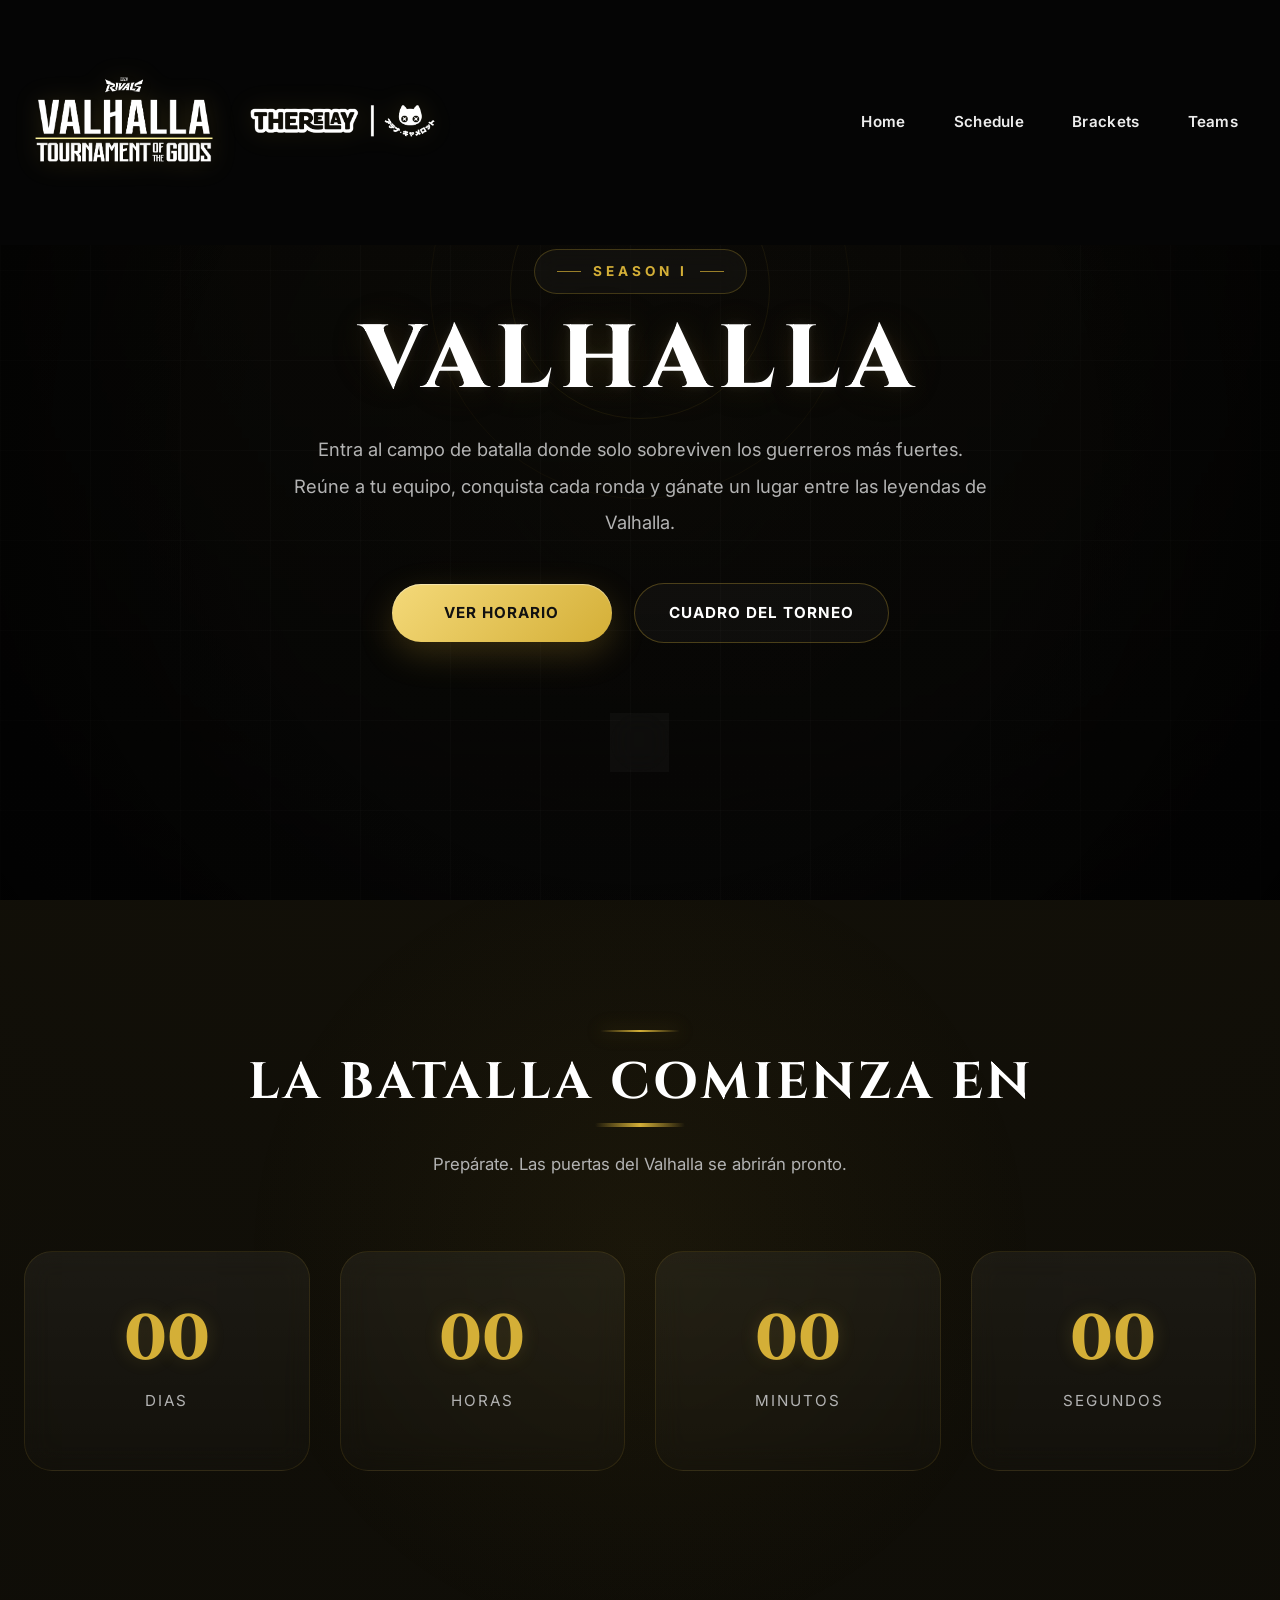
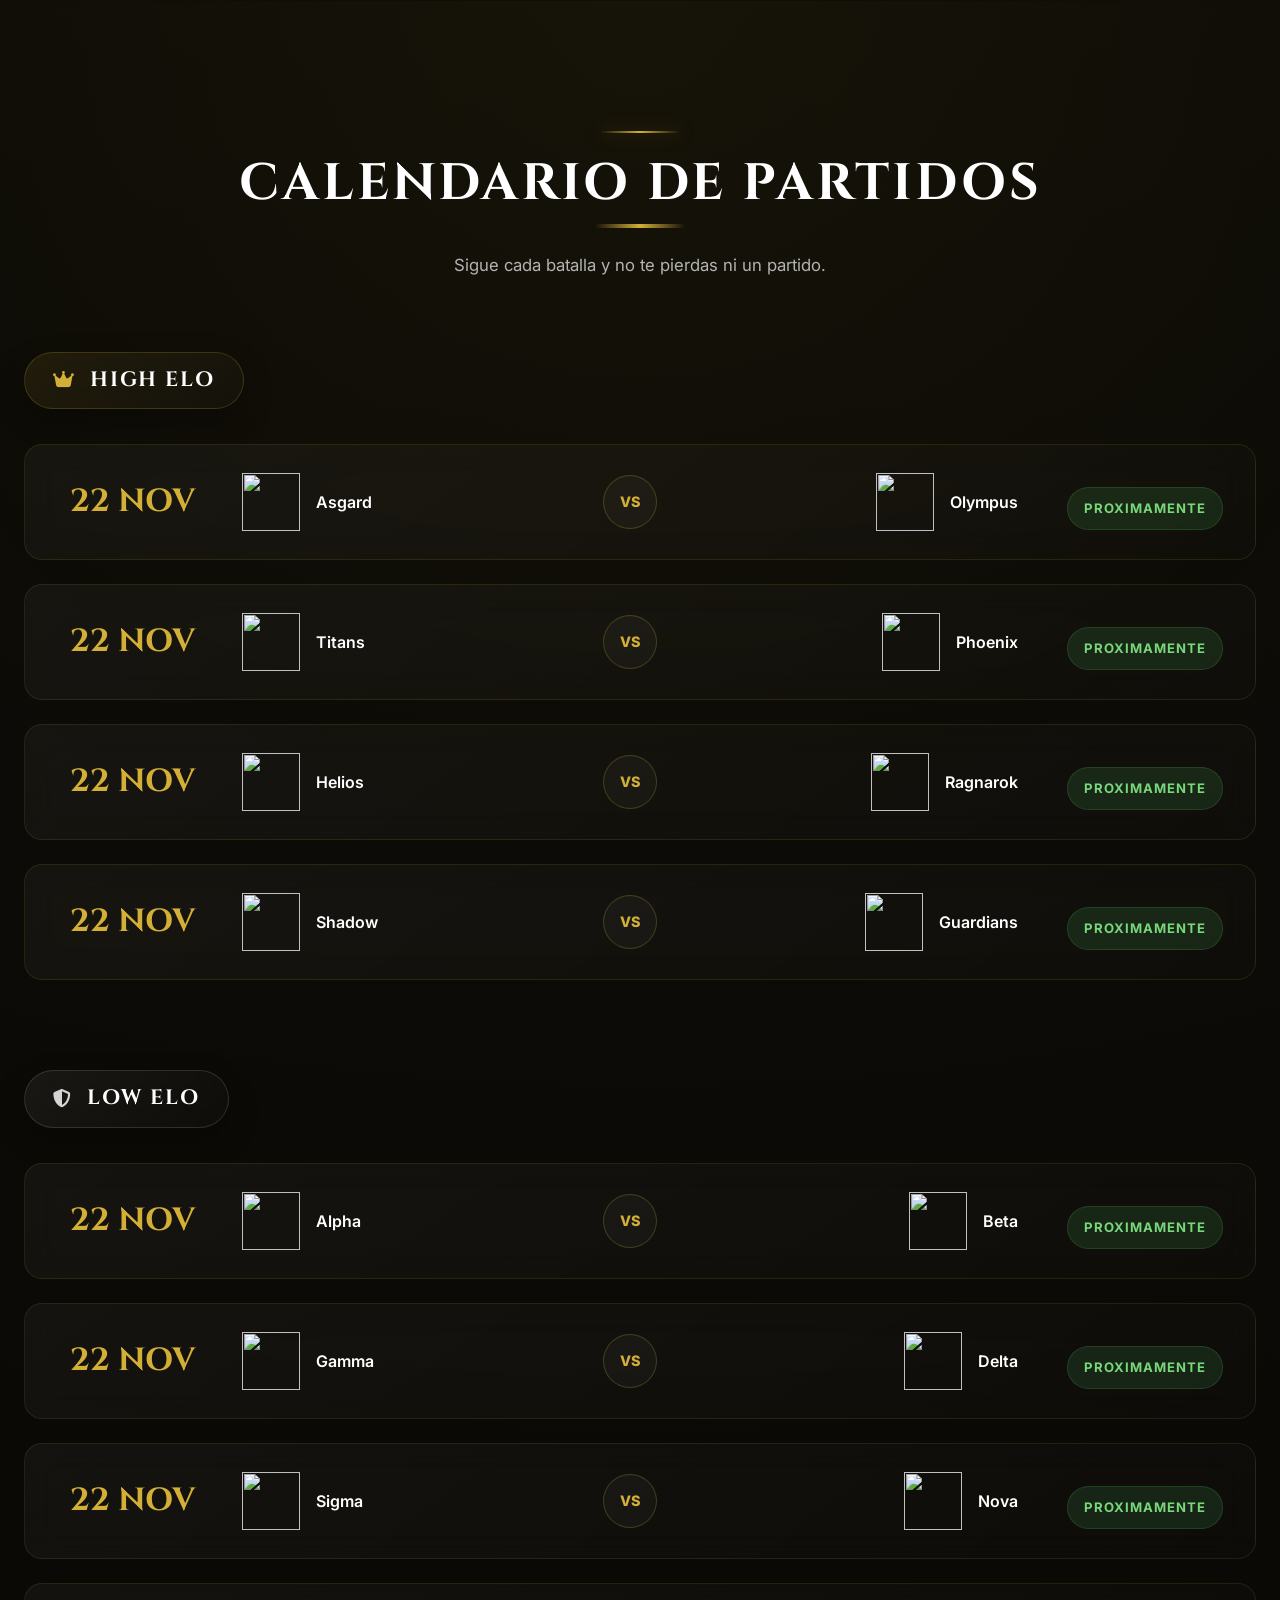
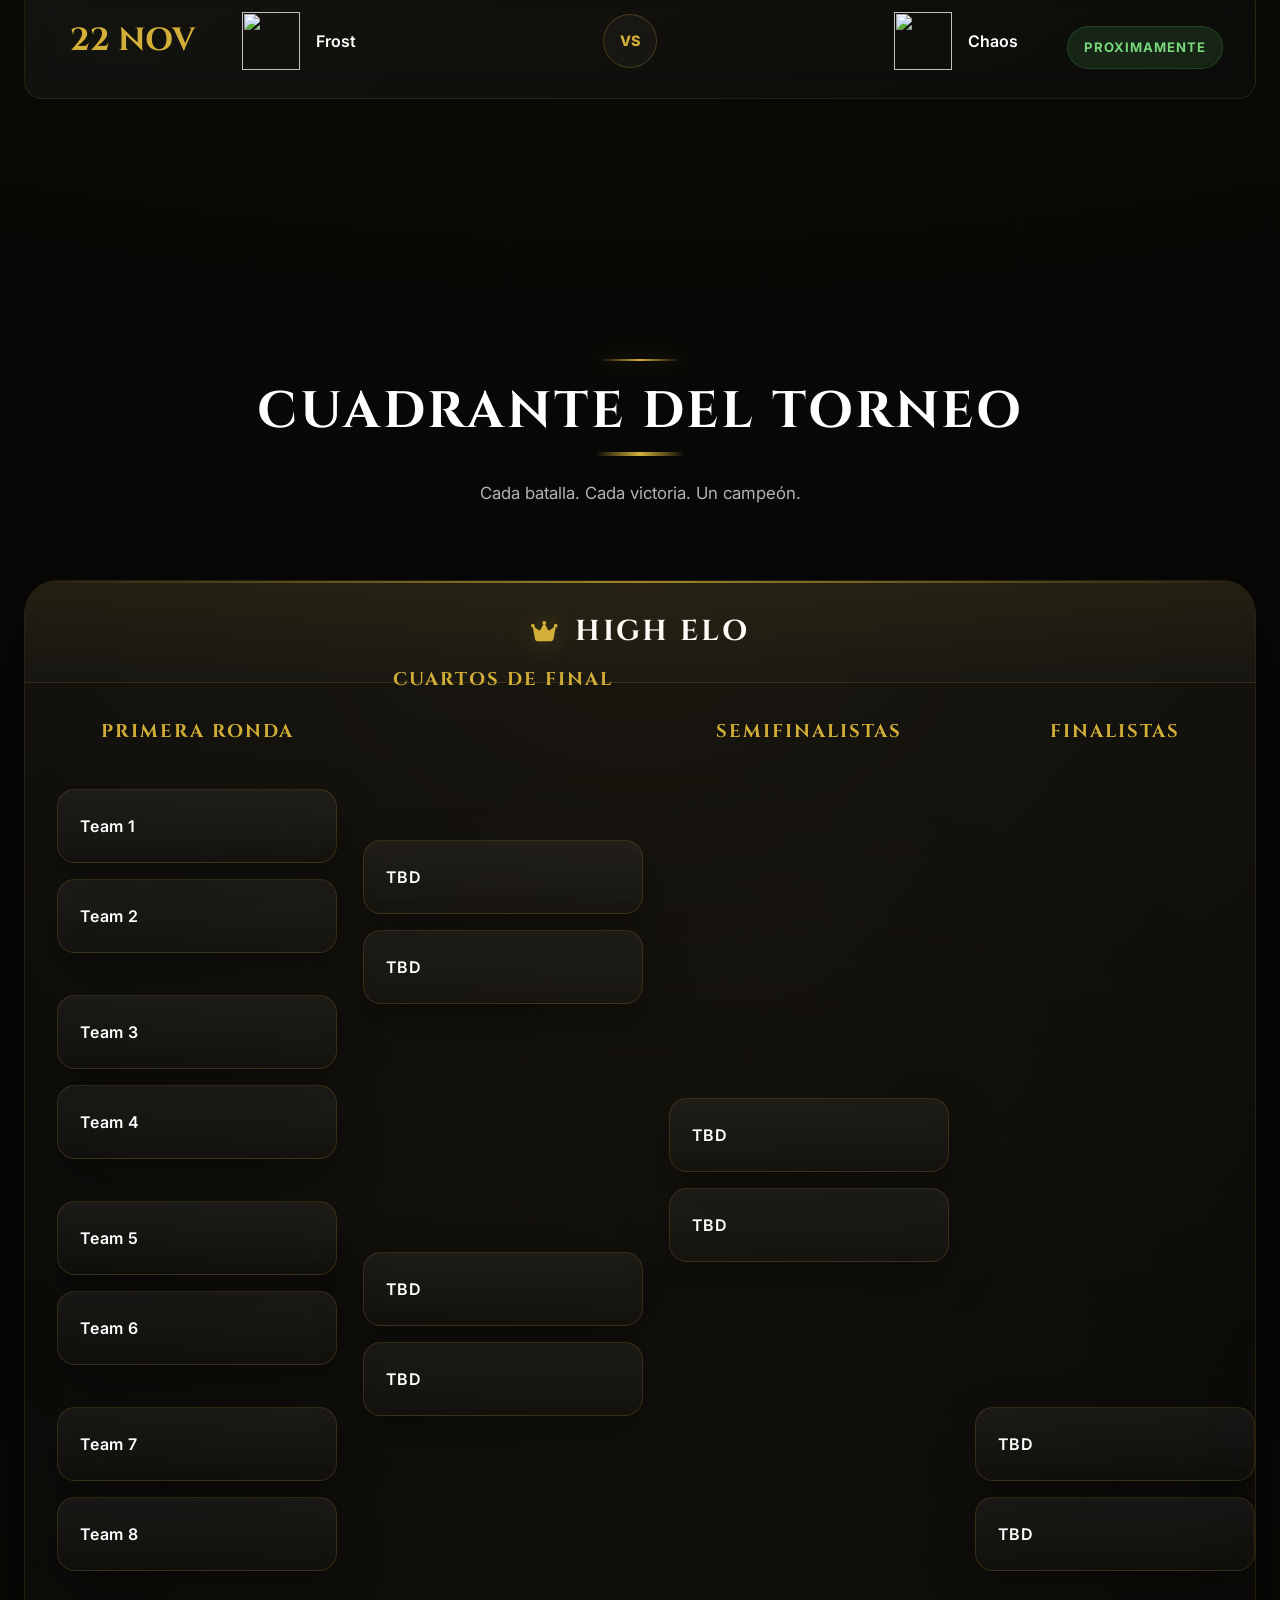
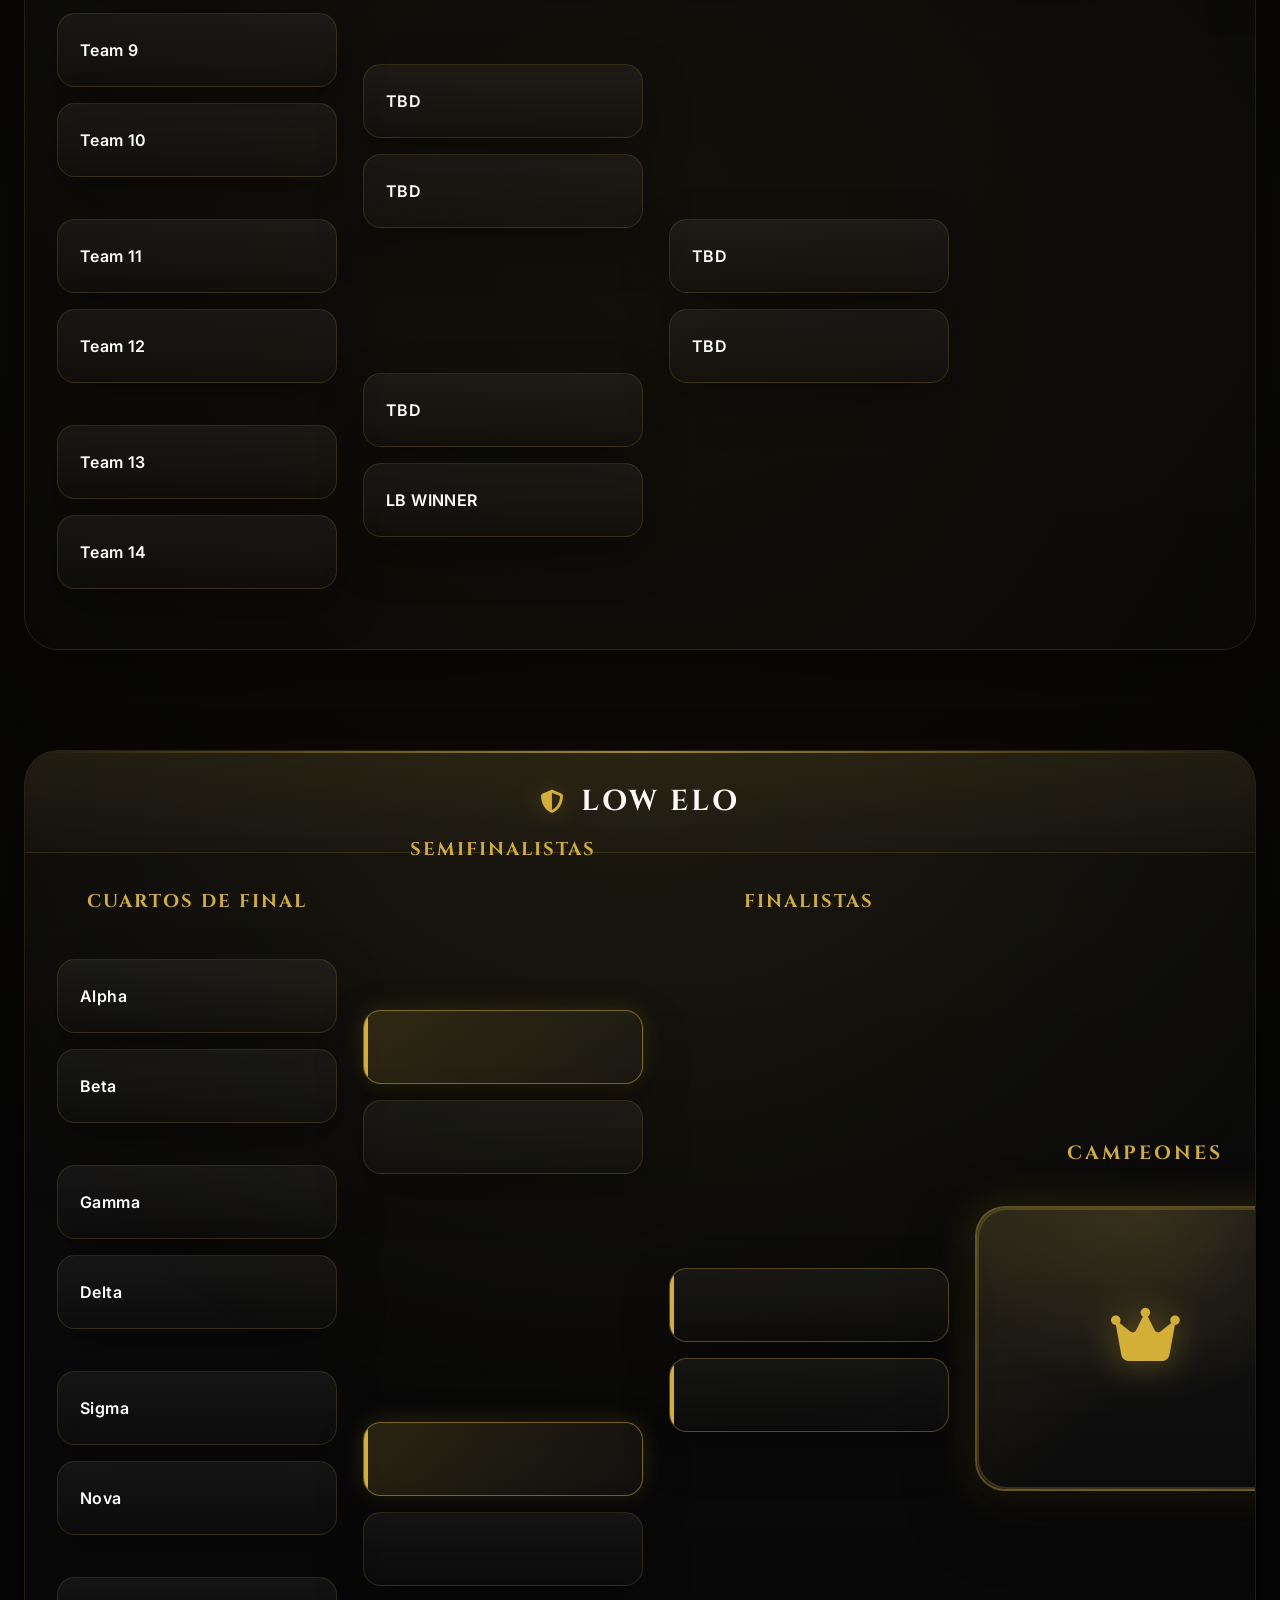
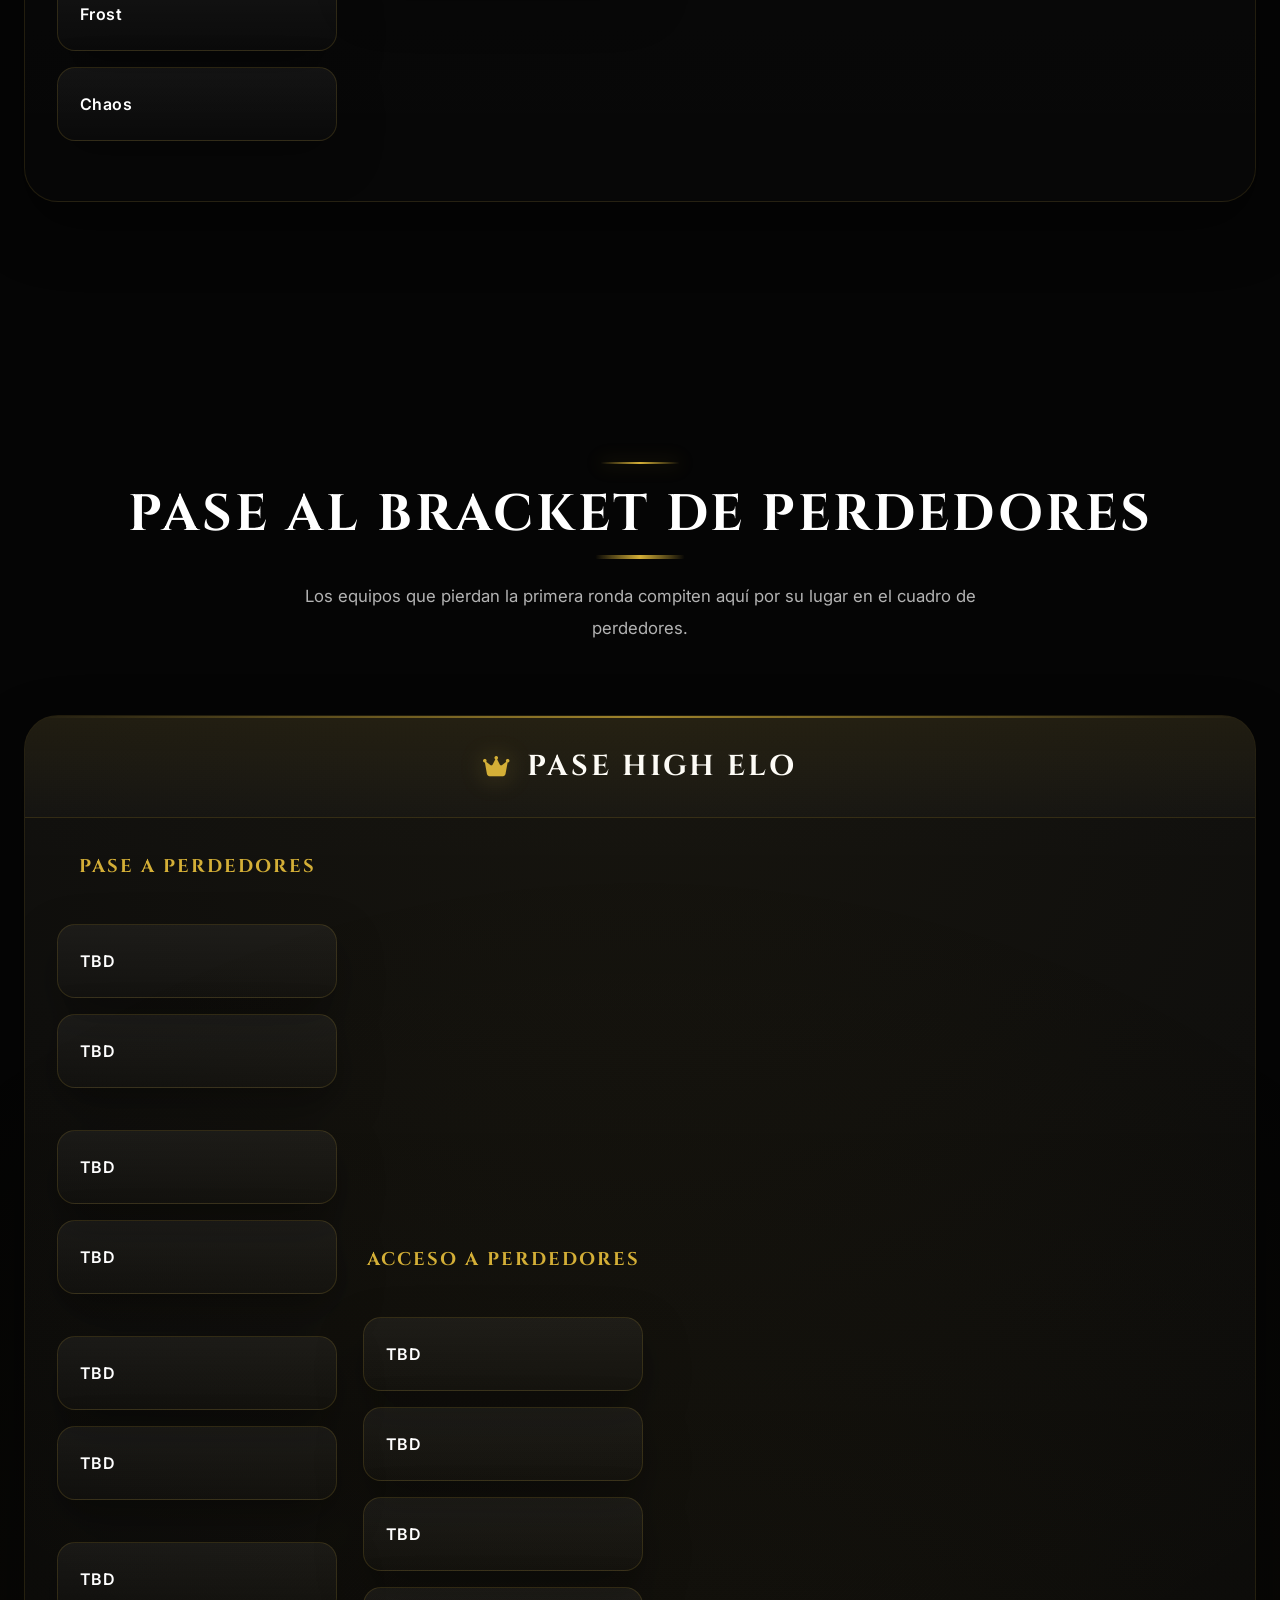
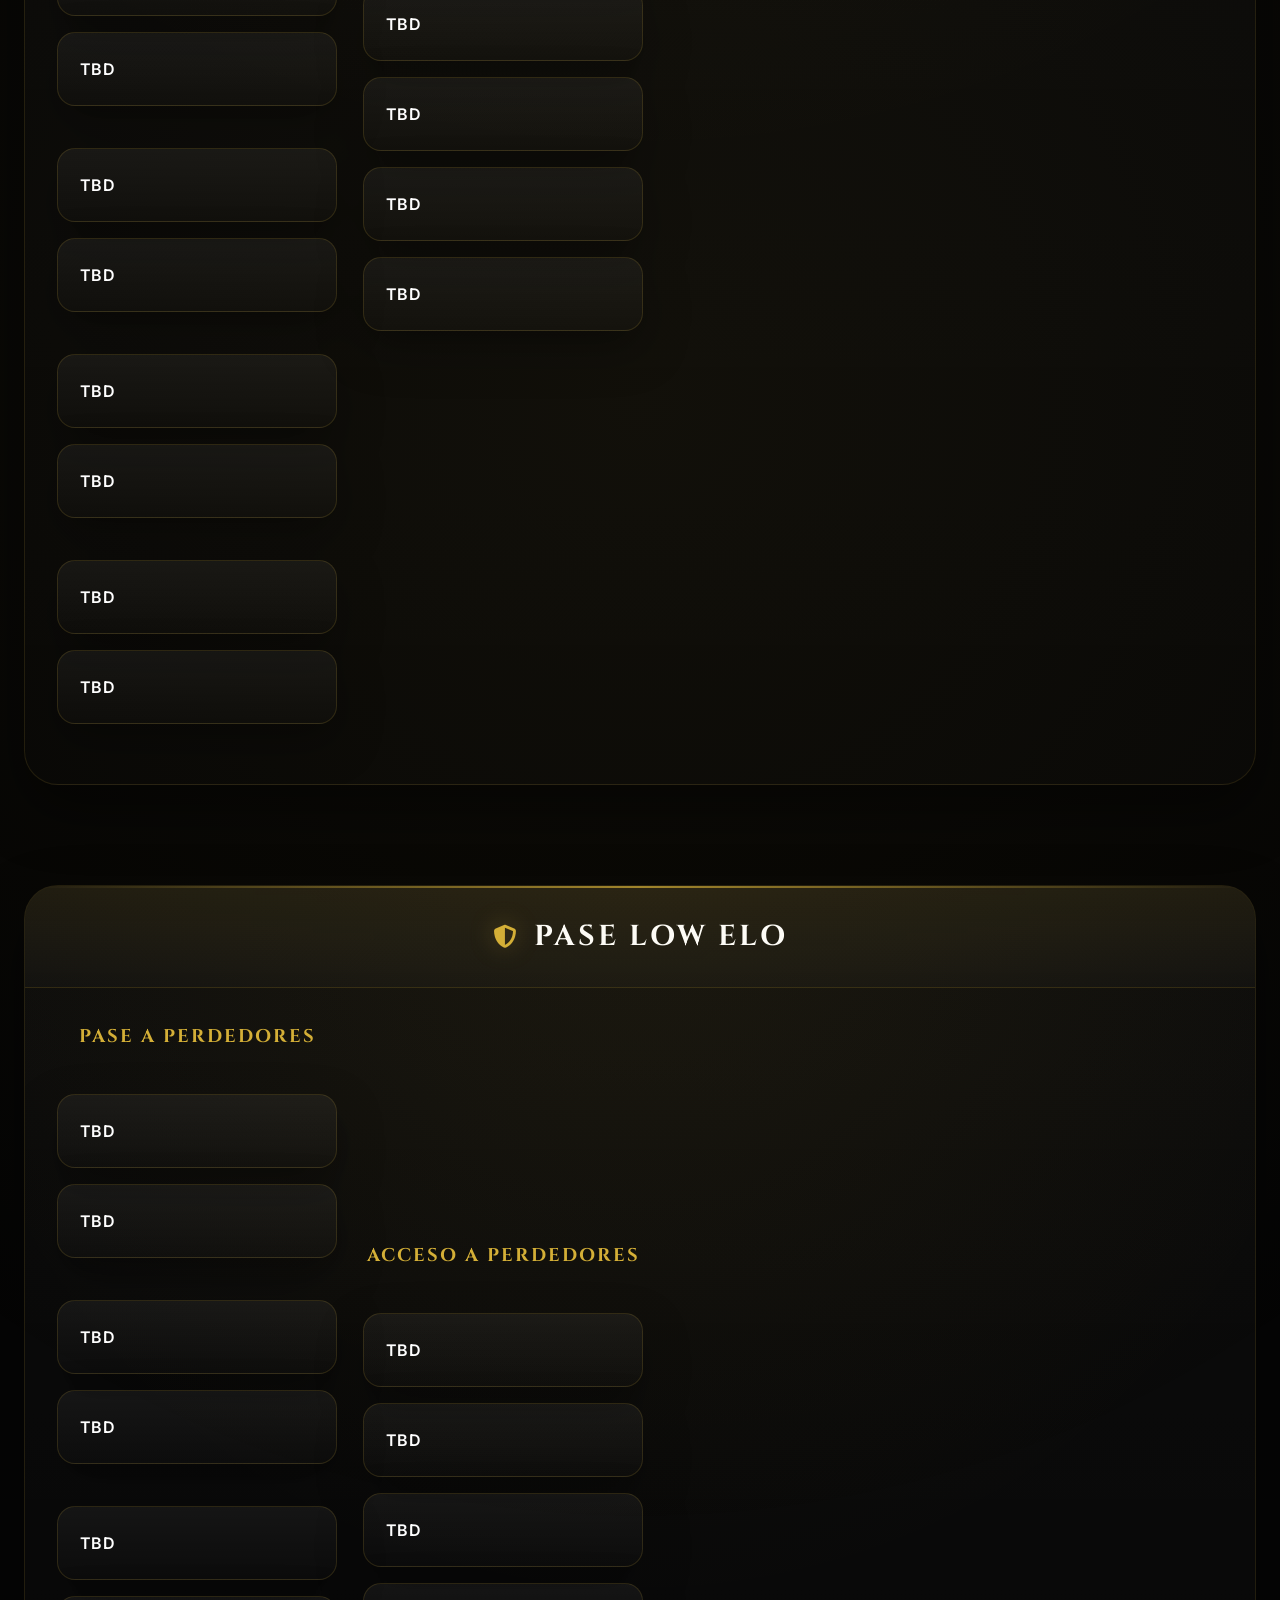
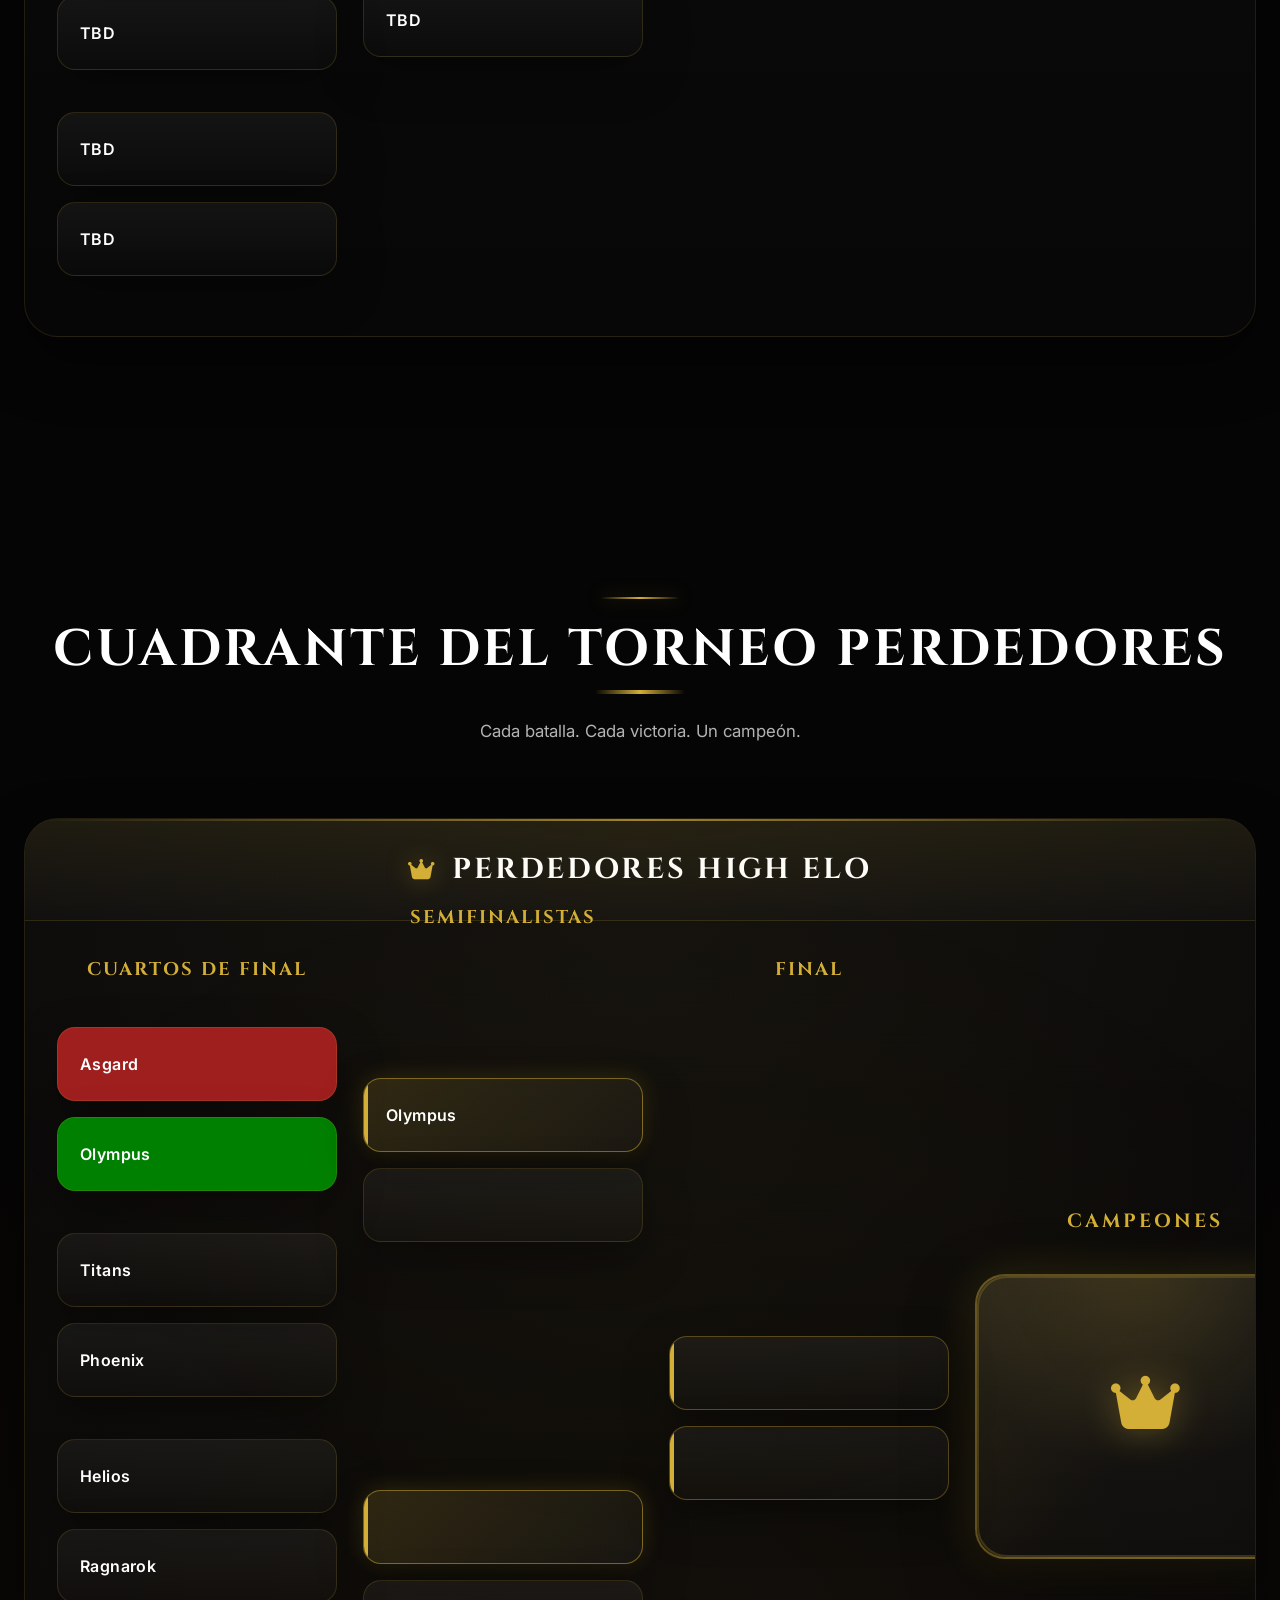
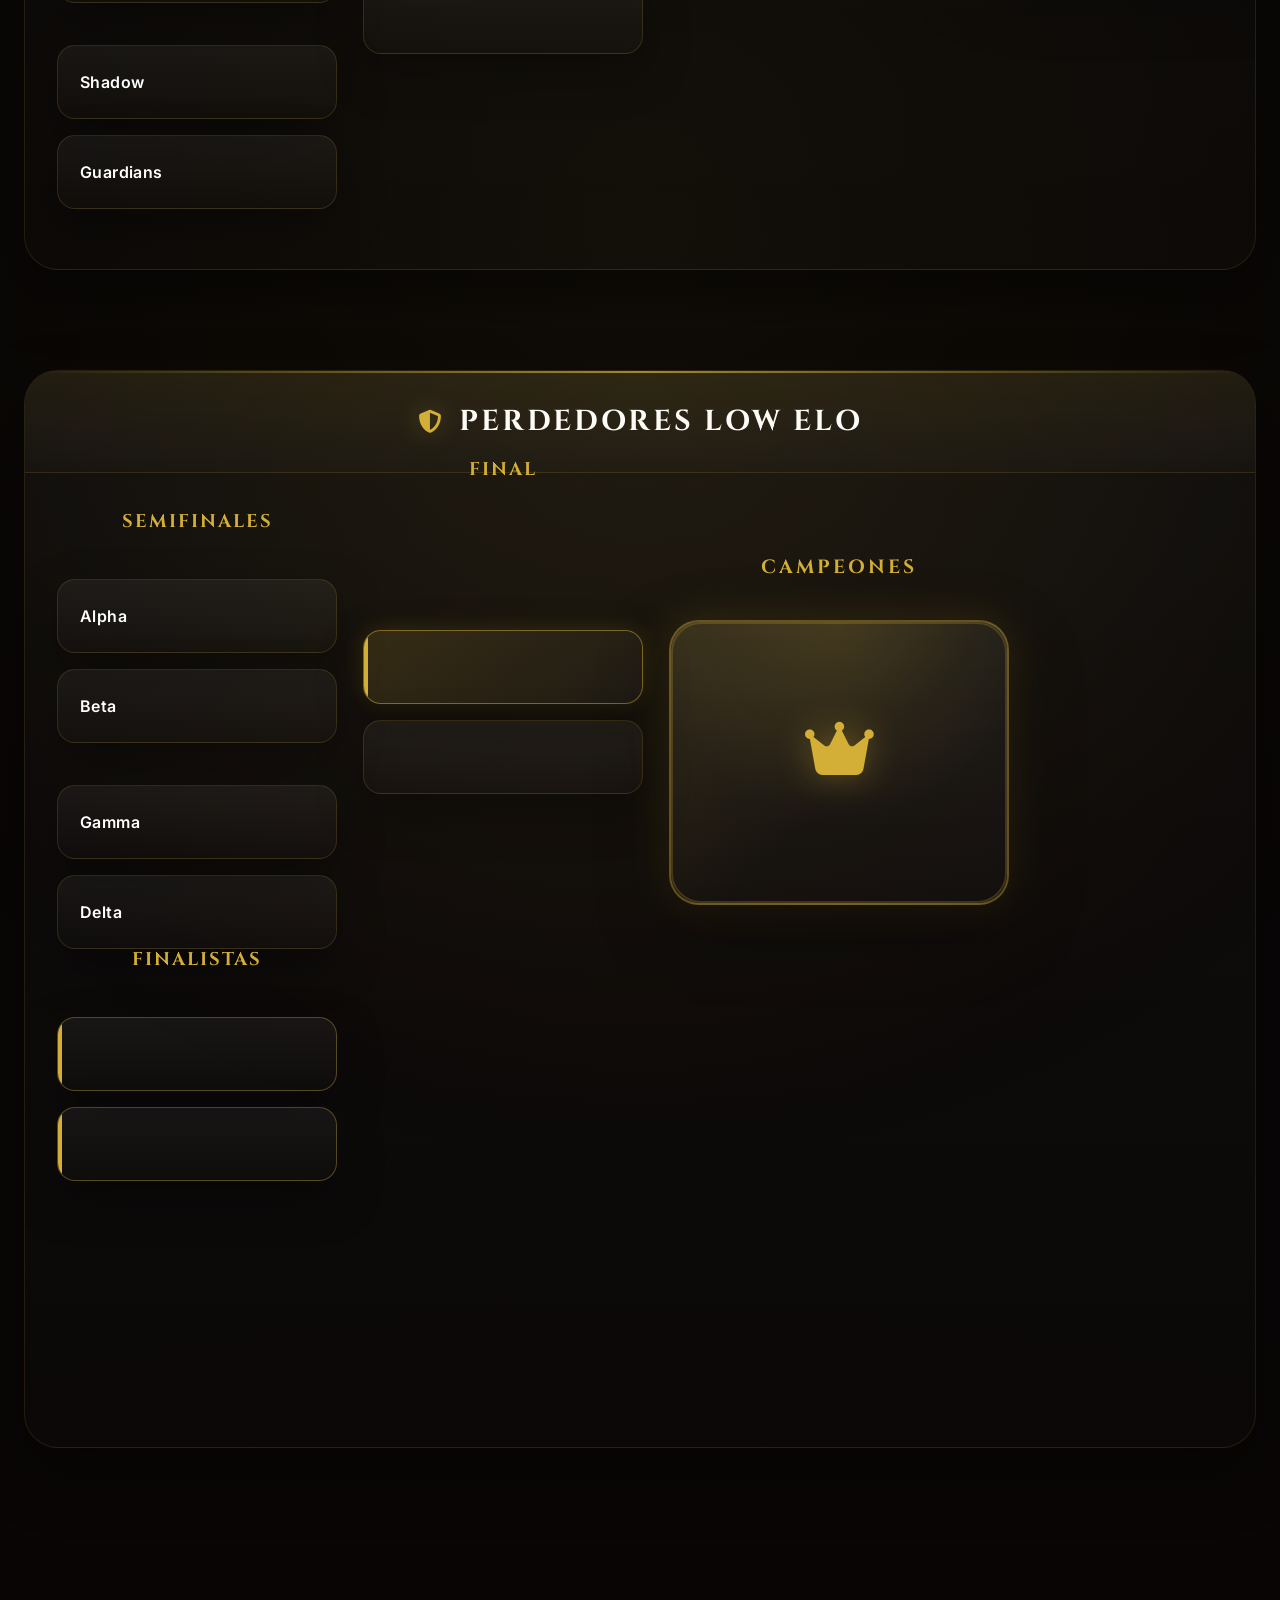
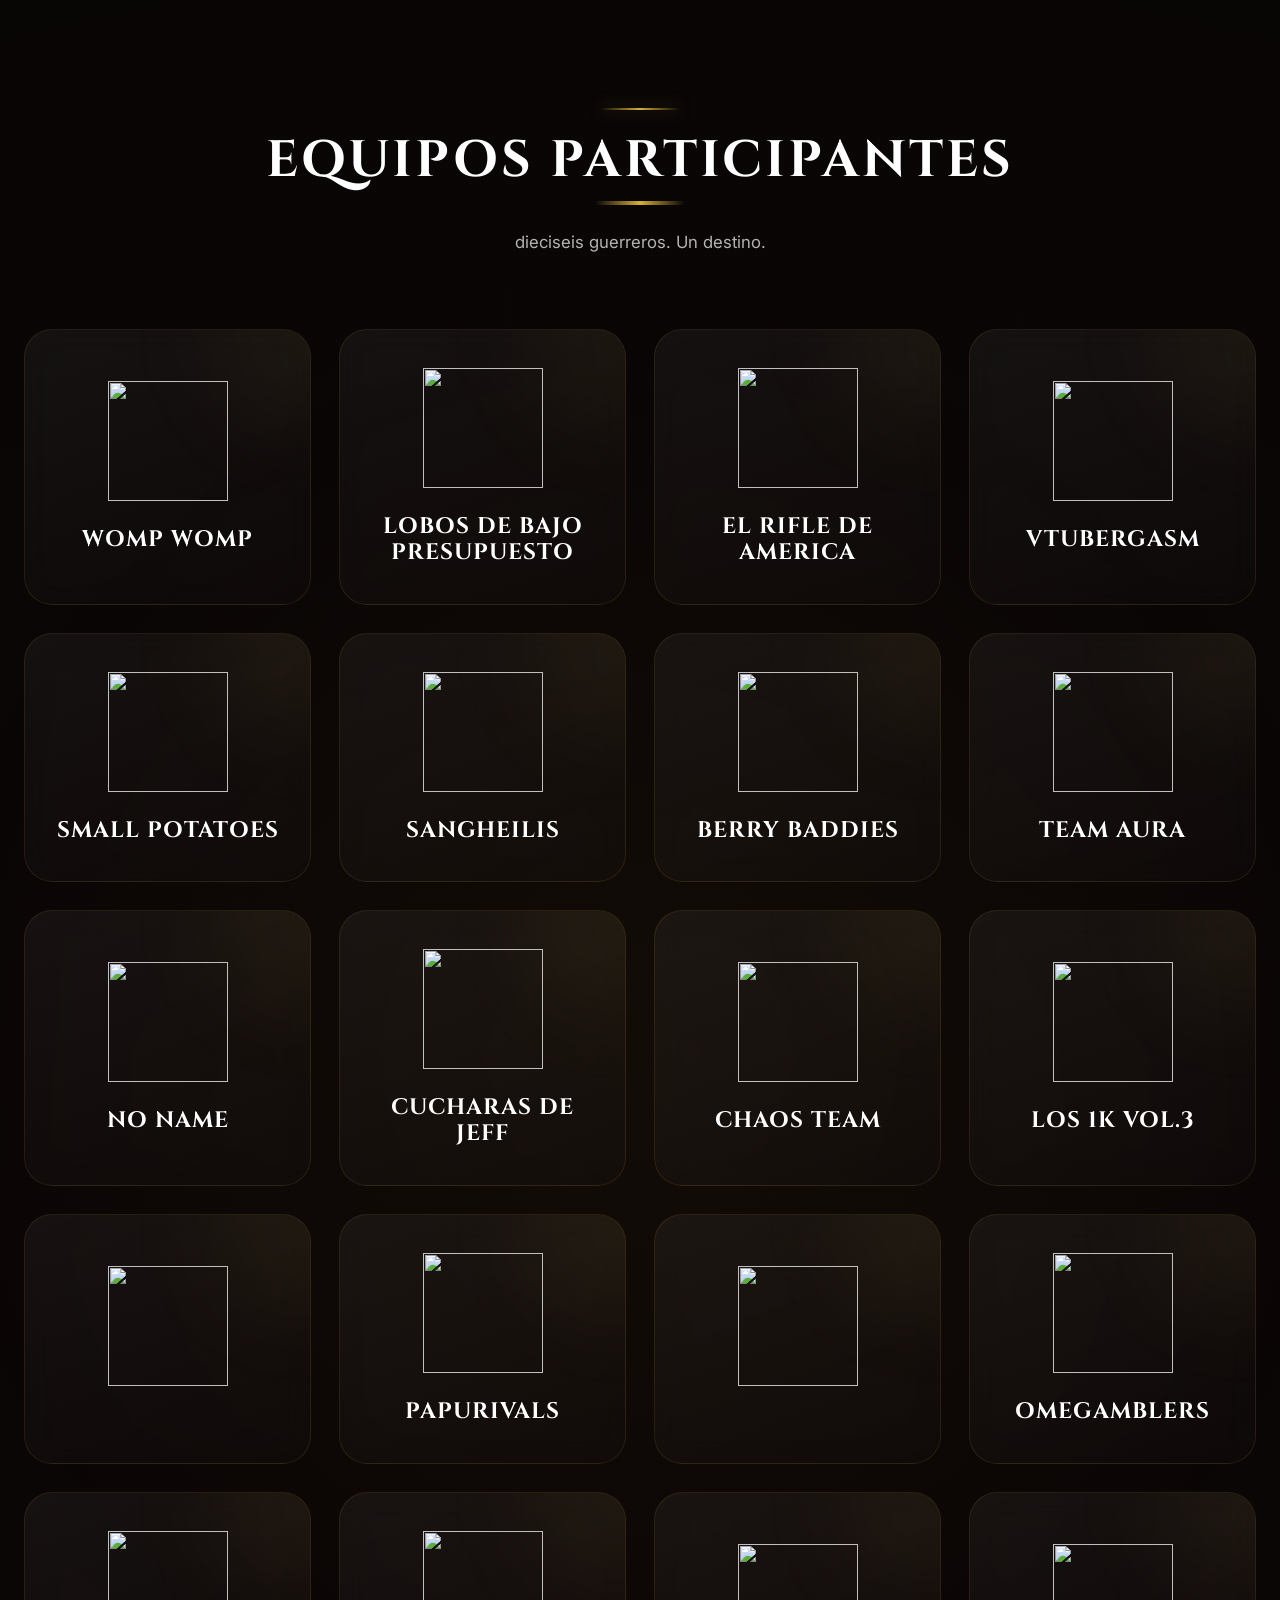
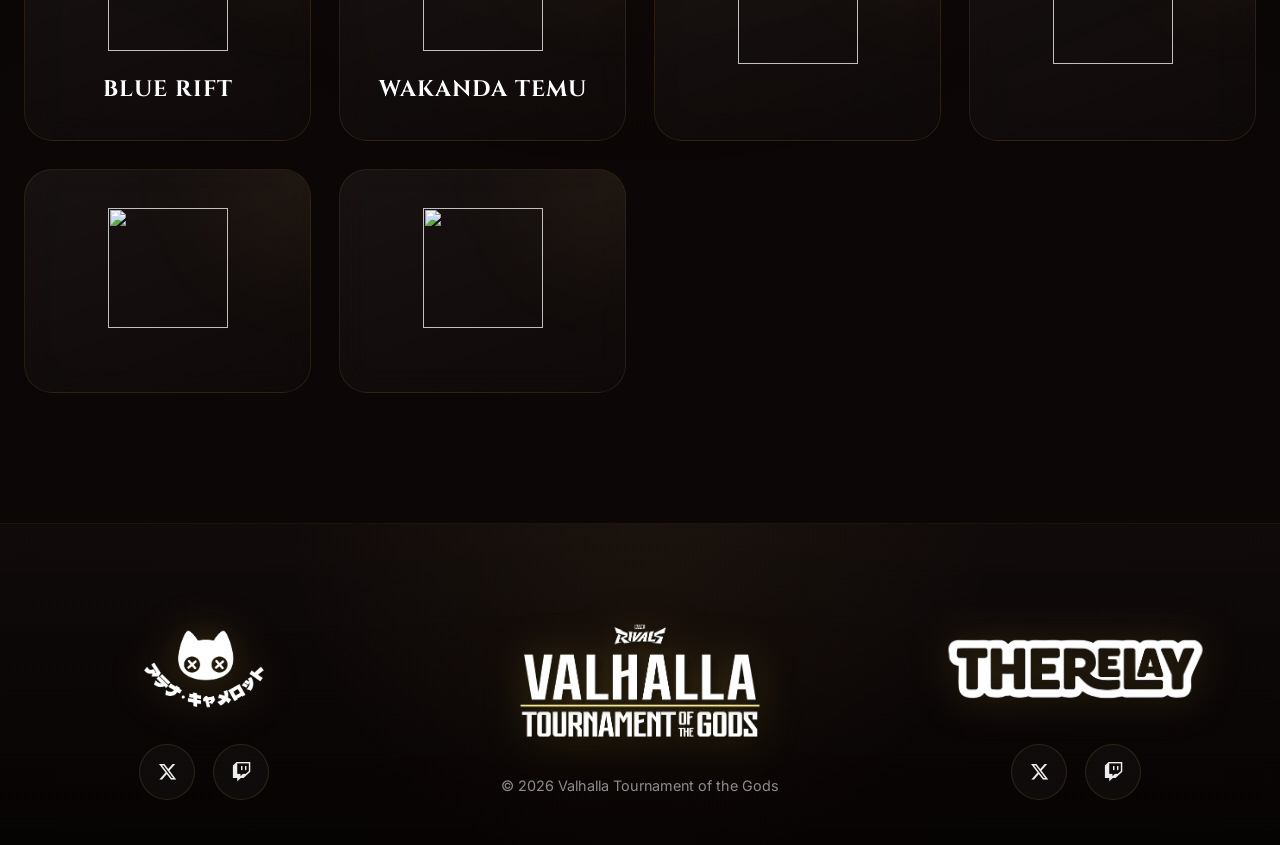
==== commit 84518230: "Ampliar pases High y Low a todos los perdedores" ====
--- a/index.html
+++ b/index.html
@@ -1364,6 +1364,9 @@
                             <div class="match"><div class="team-card">TBD</div><div class="team-card">TBD</div></div>
                             <div class="match"><div class="team-card">TBD</div><div class="team-card">TBD</div></div>
                             <div class="match"><div class="team-card">TBD</div><div class="team-card">TBD</div></div>
+                            <div class="match"><div class="team-card">TBD</div><div class="team-card">TBD</div></div>
+                            <div class="match"><div class="team-card">TBD</div><div class="team-card">TBD</div></div>
+                            <div class="match"><div class="team-card">TBD</div><div class="team-card">TBD</div></div>
                         </div>
                         <div class="bracket-access">
                             <h3>Acceso a perdedores</h3>
@@ -1372,6 +1375,9 @@
                                 <div class="team-card qualification-team">TBD</div>
                                 <div class="team-card qualification-team">TBD</div>
                                 <div class="team-card qualification-team">TBD</div>
+                                <div class="team-card qualification-team">TBD</div>
+                                <div class="team-card qualification-team">TBD</div>
+                                <div class="team-card qualification-team">TBD</div>
                             </div>
                         </div>
                     </div>
@@ -1387,10 +1393,14 @@
                             <div class="cuartos"><h3>Pase a perdedores</h3></div>
                             <div class="match"><div class="team-card">TBD</div><div class="team-card">TBD</div></div>
                             <div class="match"><div class="team-card">TBD</div><div class="team-card">TBD</div></div>
+                            <div class="match"><div class="team-card">TBD</div><div class="team-card">TBD</div></div>
+                            <div class="match"><div class="team-card">TBD</div><div class="team-card">TBD</div></div>
                         </div>
                         <div class="bracket-access">
                             <h3>Acceso a perdedores</h3>
                             <div class="qualification-card">
+                                <div class="team-card qualification-team">TBD</div>
+                                <div class="team-card qualification-team">TBD</div>
                                 <div class="team-card qualification-team">TBD</div>
                                 <div class="team-card qualification-team">TBD</div>
                             </div>
--- a/css/bracket.css
+++ b/css/bracket.css
@@ -1775,16 +1775,12 @@
     display: flex;
     flex-direction: column;
     gap: var(--bracket-card-gap);
-    padding: 18px;
-    border: 1px solid rgba(212,175,55,.35);
-    border-radius: var(--bracket-radius);
-    background: linear-gradient(135deg, rgba(212,175,55,.10), rgba(255,255,255,.025));
-    box-shadow: 0 0 32px rgba(212,175,55,.08);
     transform: translate(var(--layout-x, 0px), var(--layout-y, 0px));
 }
 
 .qualification-card .qualification-team {
     width: 100%;
+    transform: translate(var(--layout-x, 0px), var(--layout-y, 0px));
 }
 
 /* Una vez superado el pase, el cuadro de perdedores comienza ya en
@@ -1832,3 +1828,54 @@
     align-self: center;
 }
 
+/* Siete perdedores High y cuatro Low disputan el pase. */
+[data-bracket-id="high-pass"] > .bracket { min-height: 1520px; }
+[data-bracket-id="low-pass"] > .bracket { min-height: 910px; }
+[data-bracket-id="high-pass"] > .bracket > .round { grid-template-rows: repeat(7, 164px); }
+[data-bracket-id="low-pass"] > .bracket > .round { grid-template-rows: repeat(4, 164px); }
+[data-bracket-id="high-pass"] > .bracket > .round .match:nth-child(5),
+[data-bracket-id="low-pass"] > .bracket > .round .match:nth-child(5) { grid-row: 4; }
+[data-bracket-id="high-pass"] > .bracket > .round .match:nth-child(6) { grid-row: 5; }
+[data-bracket-id="high-pass"] > .bracket > .round .match:nth-child(7) { grid-row: 6; }
+[data-bracket-id="high-pass"] > .bracket > .round .match:nth-child(8) { grid-row: 7; }
+
+/* Los clasificados vuelven a formar una llave completa: High 8 plazas
+   (la séptima recibe BYE técnico) y Low 4 plazas. */
+[data-bracket-id="high-loser"] > .bracket {
+    grid-template-columns: repeat(3, 280px) 340px;
+    min-width: 1232px;
+    min-height: 910px;
+}
+[data-bracket-id="high-loser"] > .bracket > .round {
+    display: grid;
+    grid-template-rows: repeat(4, 164px);
+    align-items: center;
+    align-content: start;
+    row-gap: 42px;
+}
+[data-bracket-id="high-loser"] > .bracket > .round:nth-child(1) .match:nth-child(2) { grid-row: 1; }
+[data-bracket-id="high-loser"] > .bracket > .round:nth-child(1) .match:nth-child(3) { grid-row: 2; }
+[data-bracket-id="high-loser"] > .bracket > .round:nth-child(1) .match:nth-child(4) { grid-row: 3; }
+[data-bracket-id="high-loser"] > .bracket > .round:nth-child(1) .match:nth-child(5) { grid-row: 4; }
+[data-bracket-id="high-loser"] > .bracket > .round:nth-child(2) .match:nth-child(2) { grid-row: 1 / 3; }
+[data-bracket-id="high-loser"] > .bracket > .round:nth-child(2) .match:nth-child(3) { grid-row: 3 / 5; }
+[data-bracket-id="high-loser"] > .bracket > .round:nth-child(3) .match:nth-child(2) { grid-row: 1 / 5; }
+[data-bracket-id="high-loser"] > .bracket > .champion { grid-column: 4; grid-row: 1; }
+
+[data-bracket-id="low-loser"] > .bracket {
+    grid-template-columns: repeat(2, 280px) 340px;
+    min-width: 952px;
+    min-height: 560px;
+}
+[data-bracket-id="low-loser"] > .bracket > .round {
+    display: grid;
+    grid-template-rows: repeat(2, 164px);
+    align-items: center;
+    align-content: start;
+    row-gap: 42px;
+}
+[data-bracket-id="low-loser"] > .bracket > .round:nth-child(1) .match:nth-child(2) { grid-row: 1; }
+[data-bracket-id="low-loser"] > .bracket > .round:nth-child(1) .match:nth-child(3) { grid-row: 2; }
+[data-bracket-id="low-loser"] > .bracket > .round:nth-child(2) .match:nth-child(2) { grid-row: 1 / 3; }
+[data-bracket-id="low-loser"] > .bracket > .champion { grid-column: 3; grid-row: 1; }
+
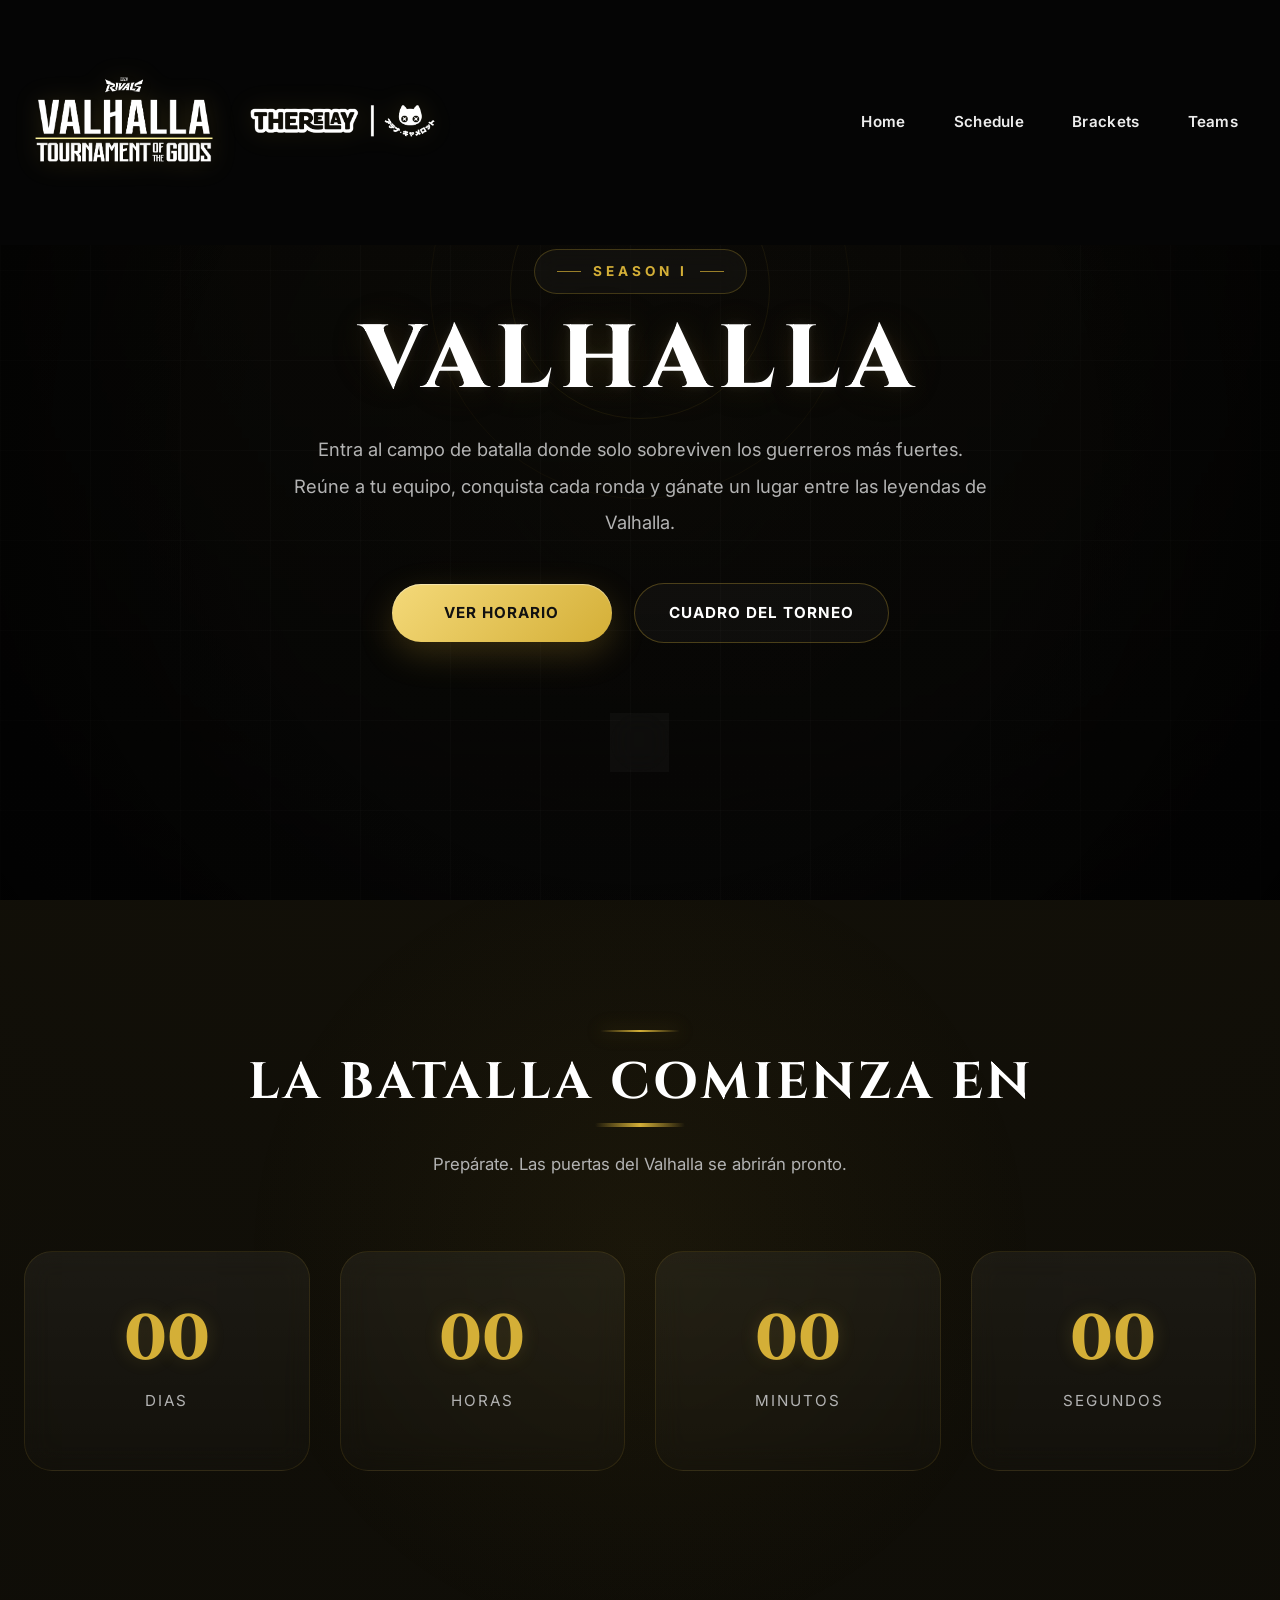
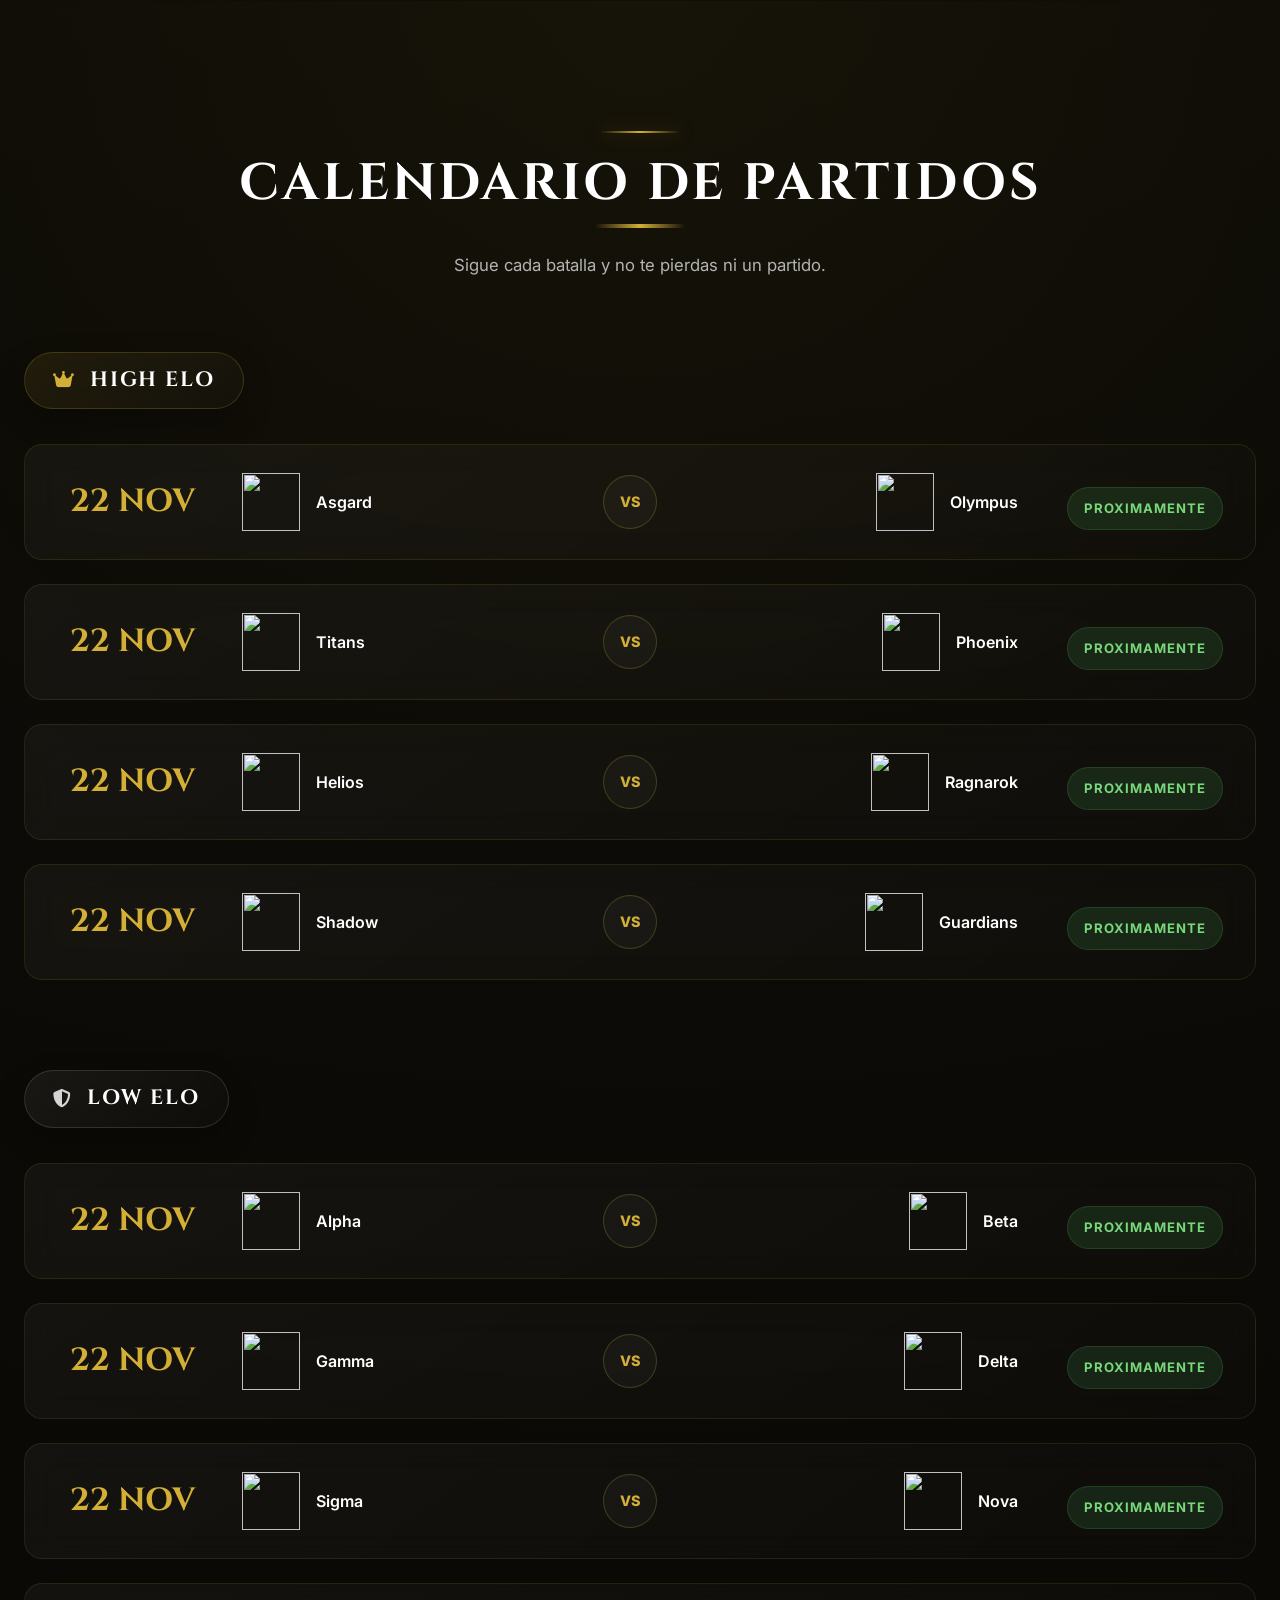
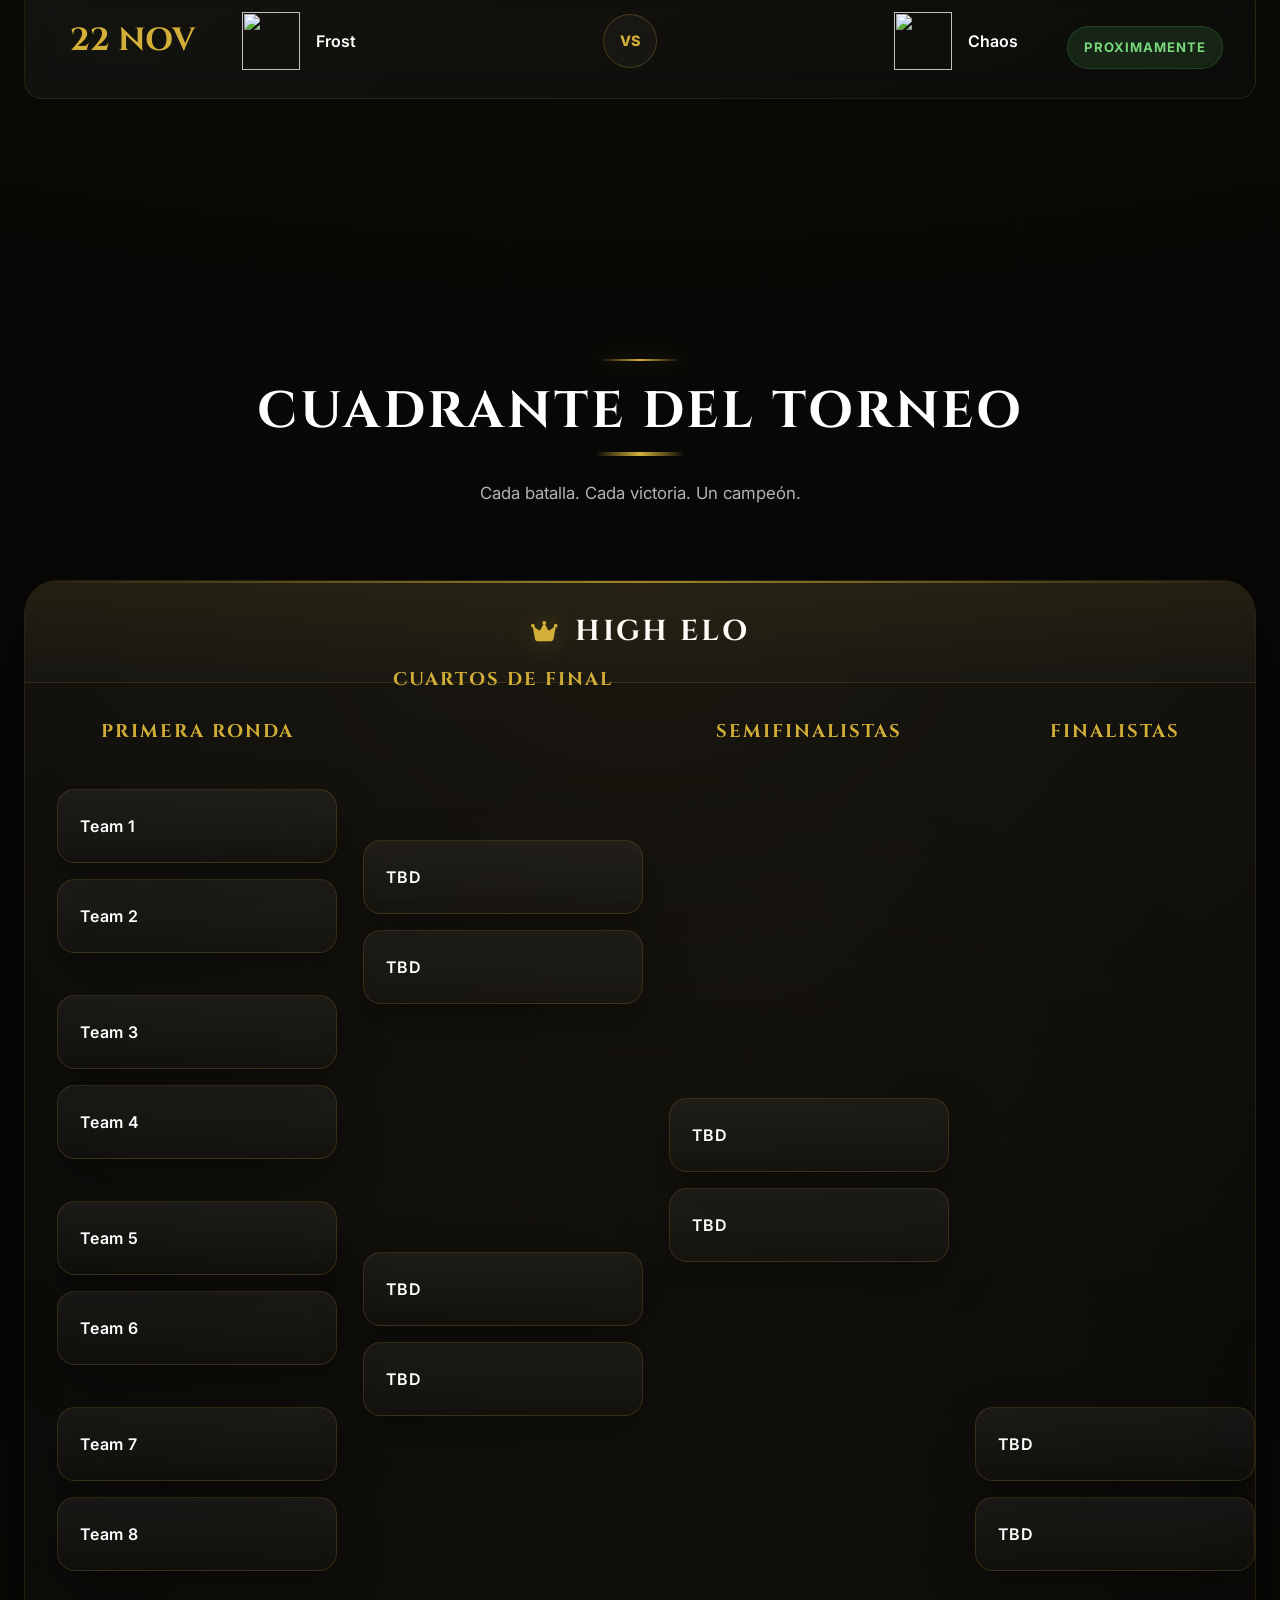
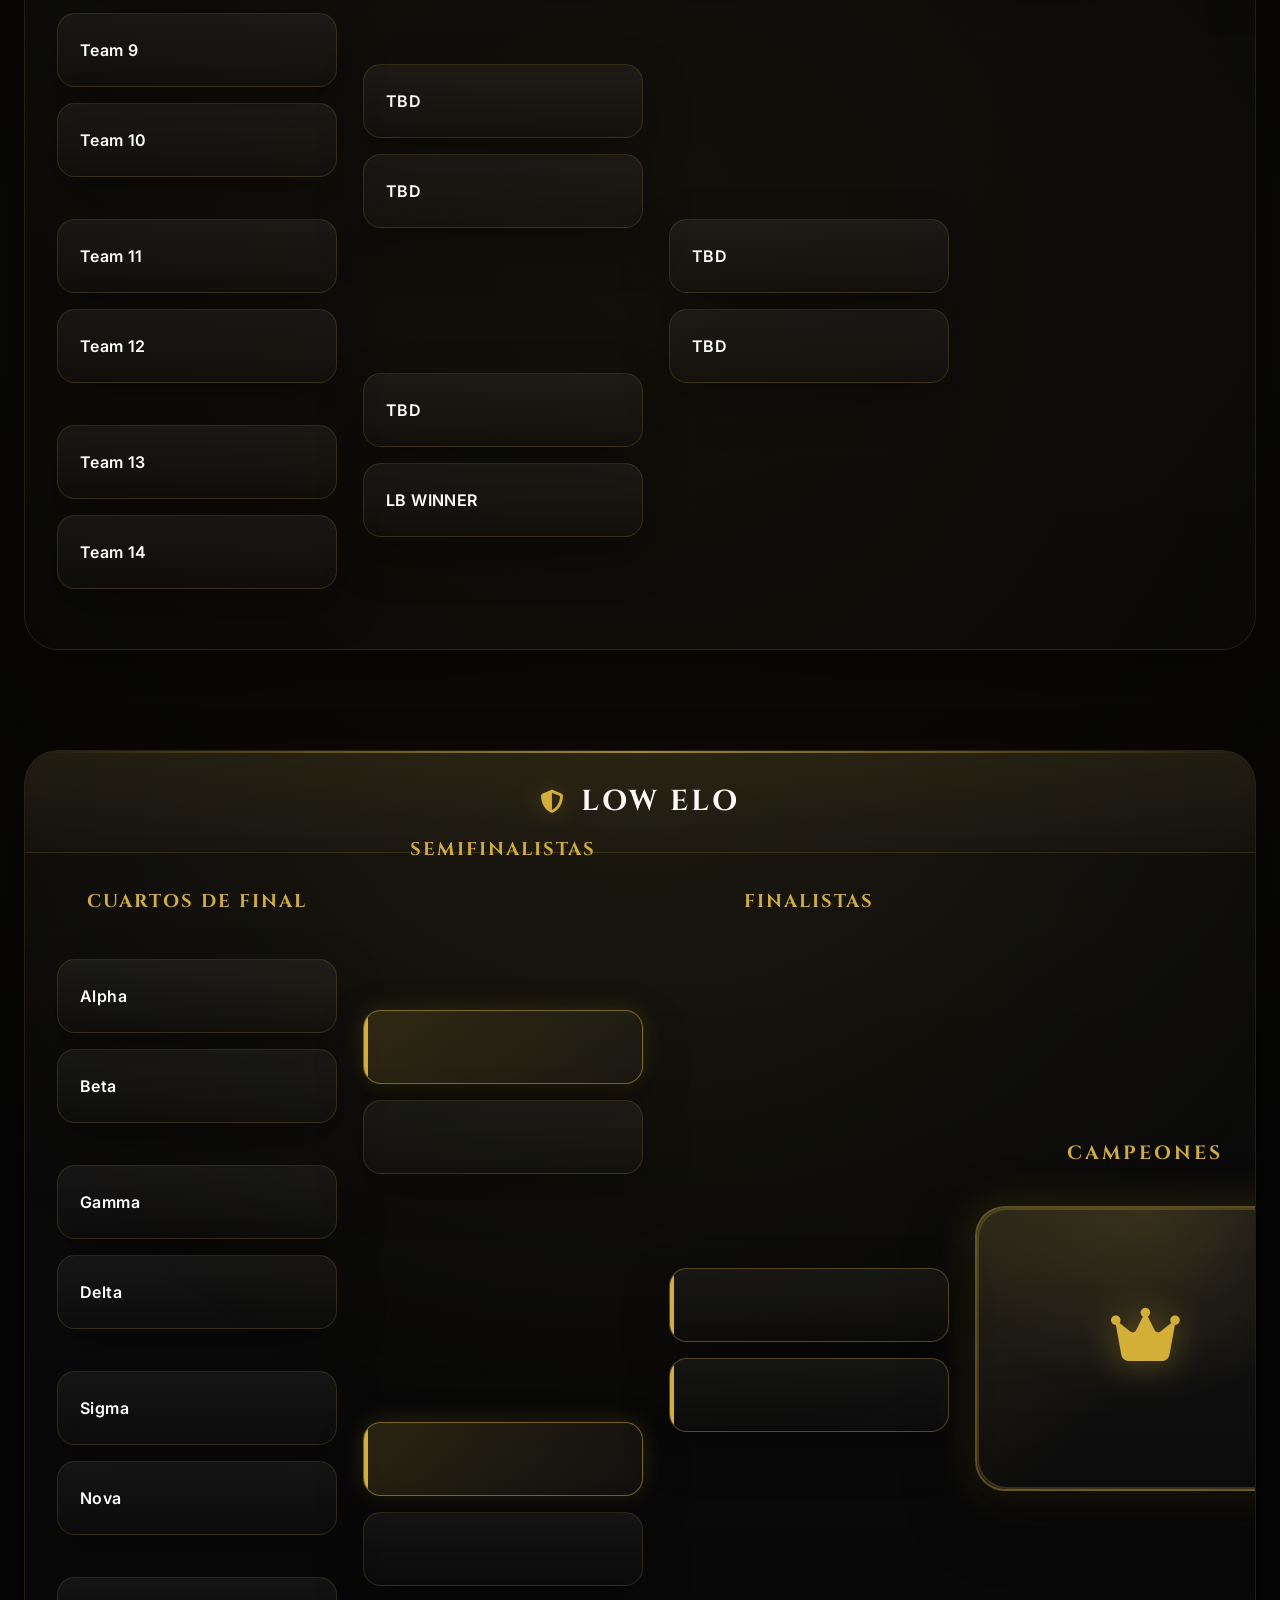
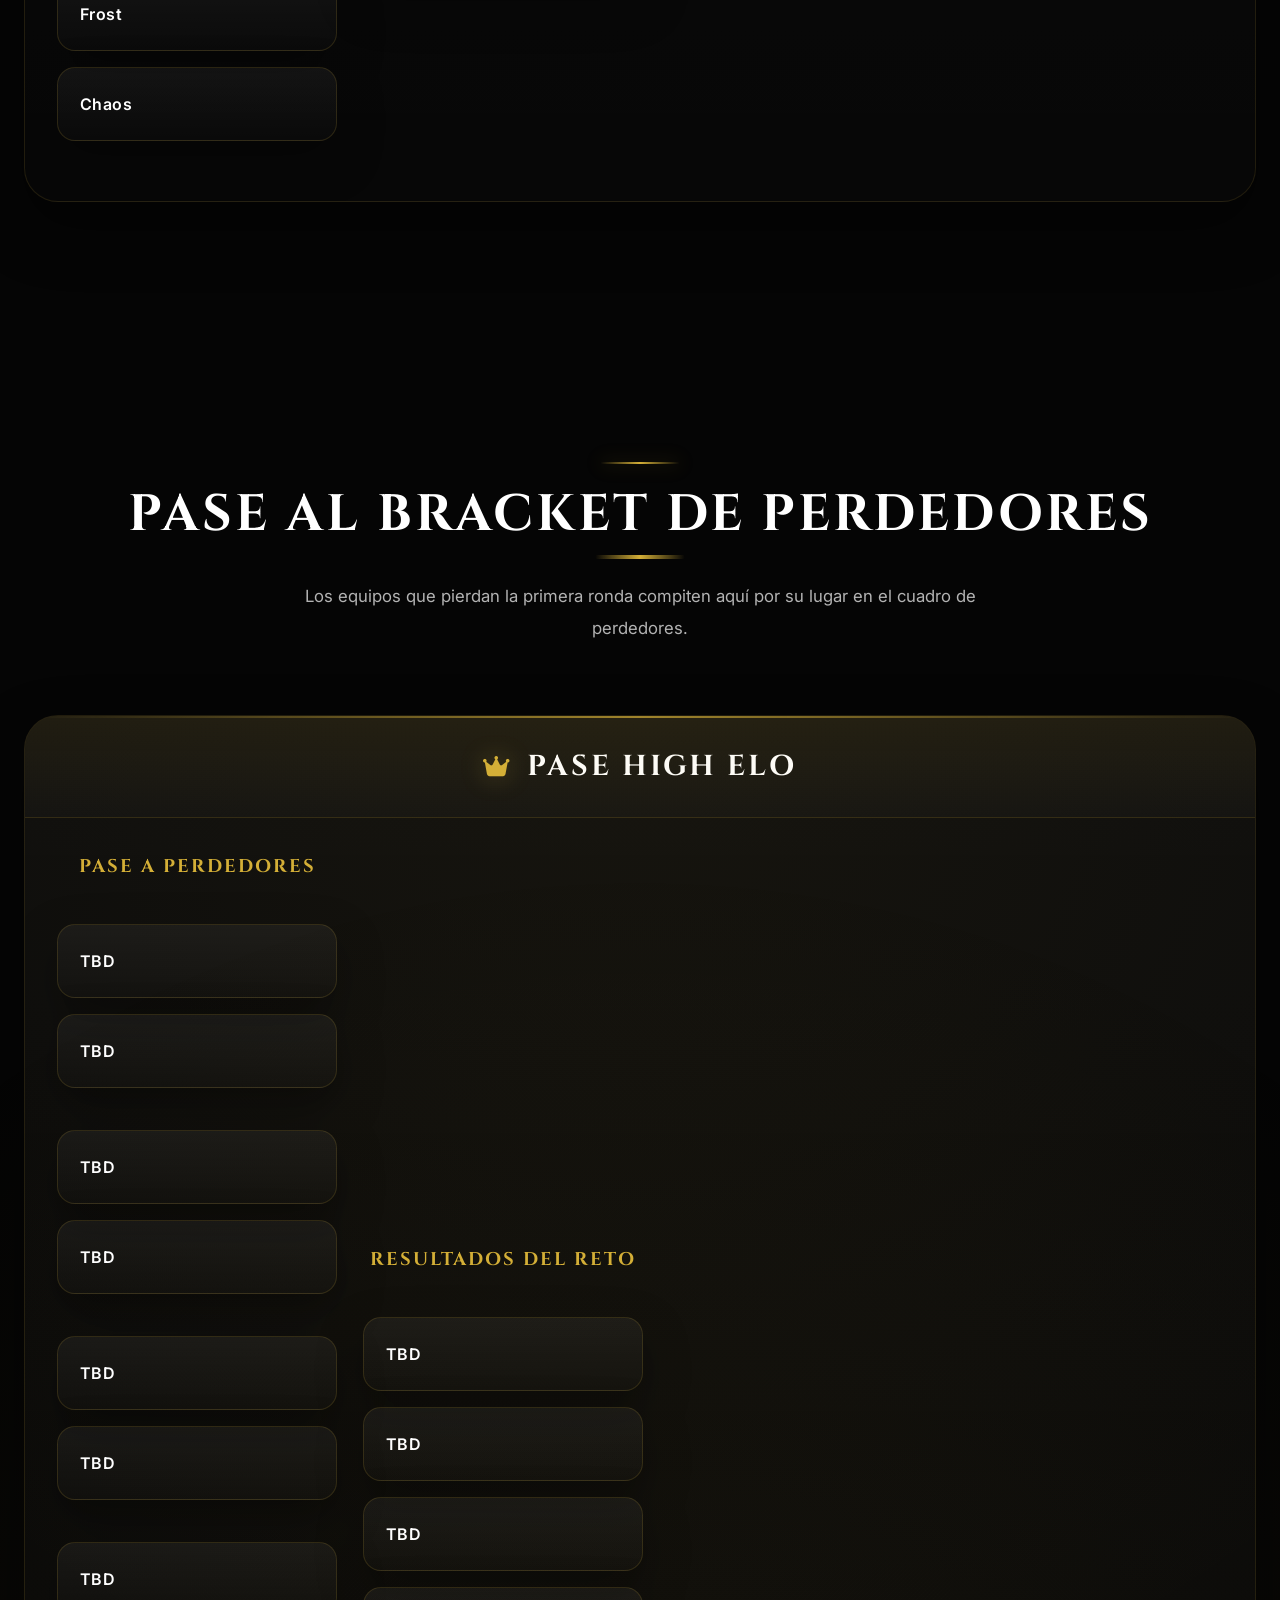
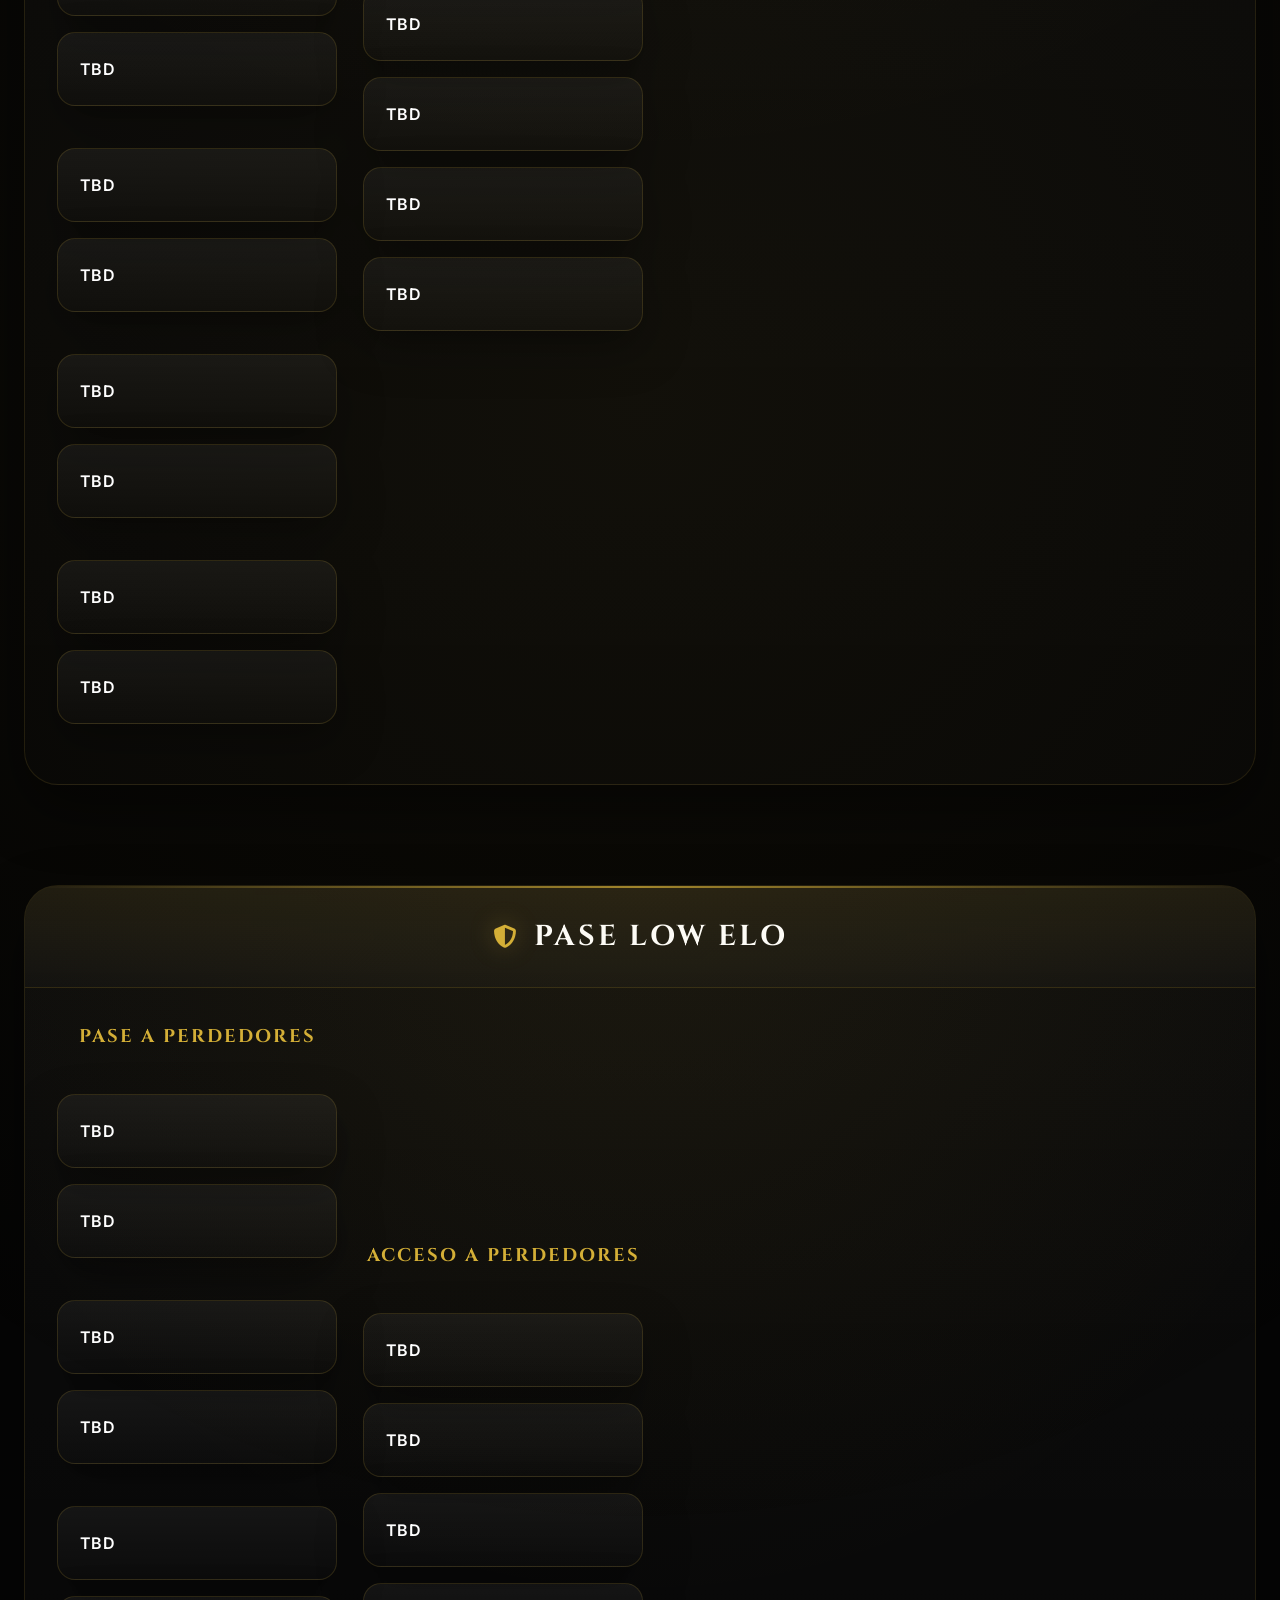
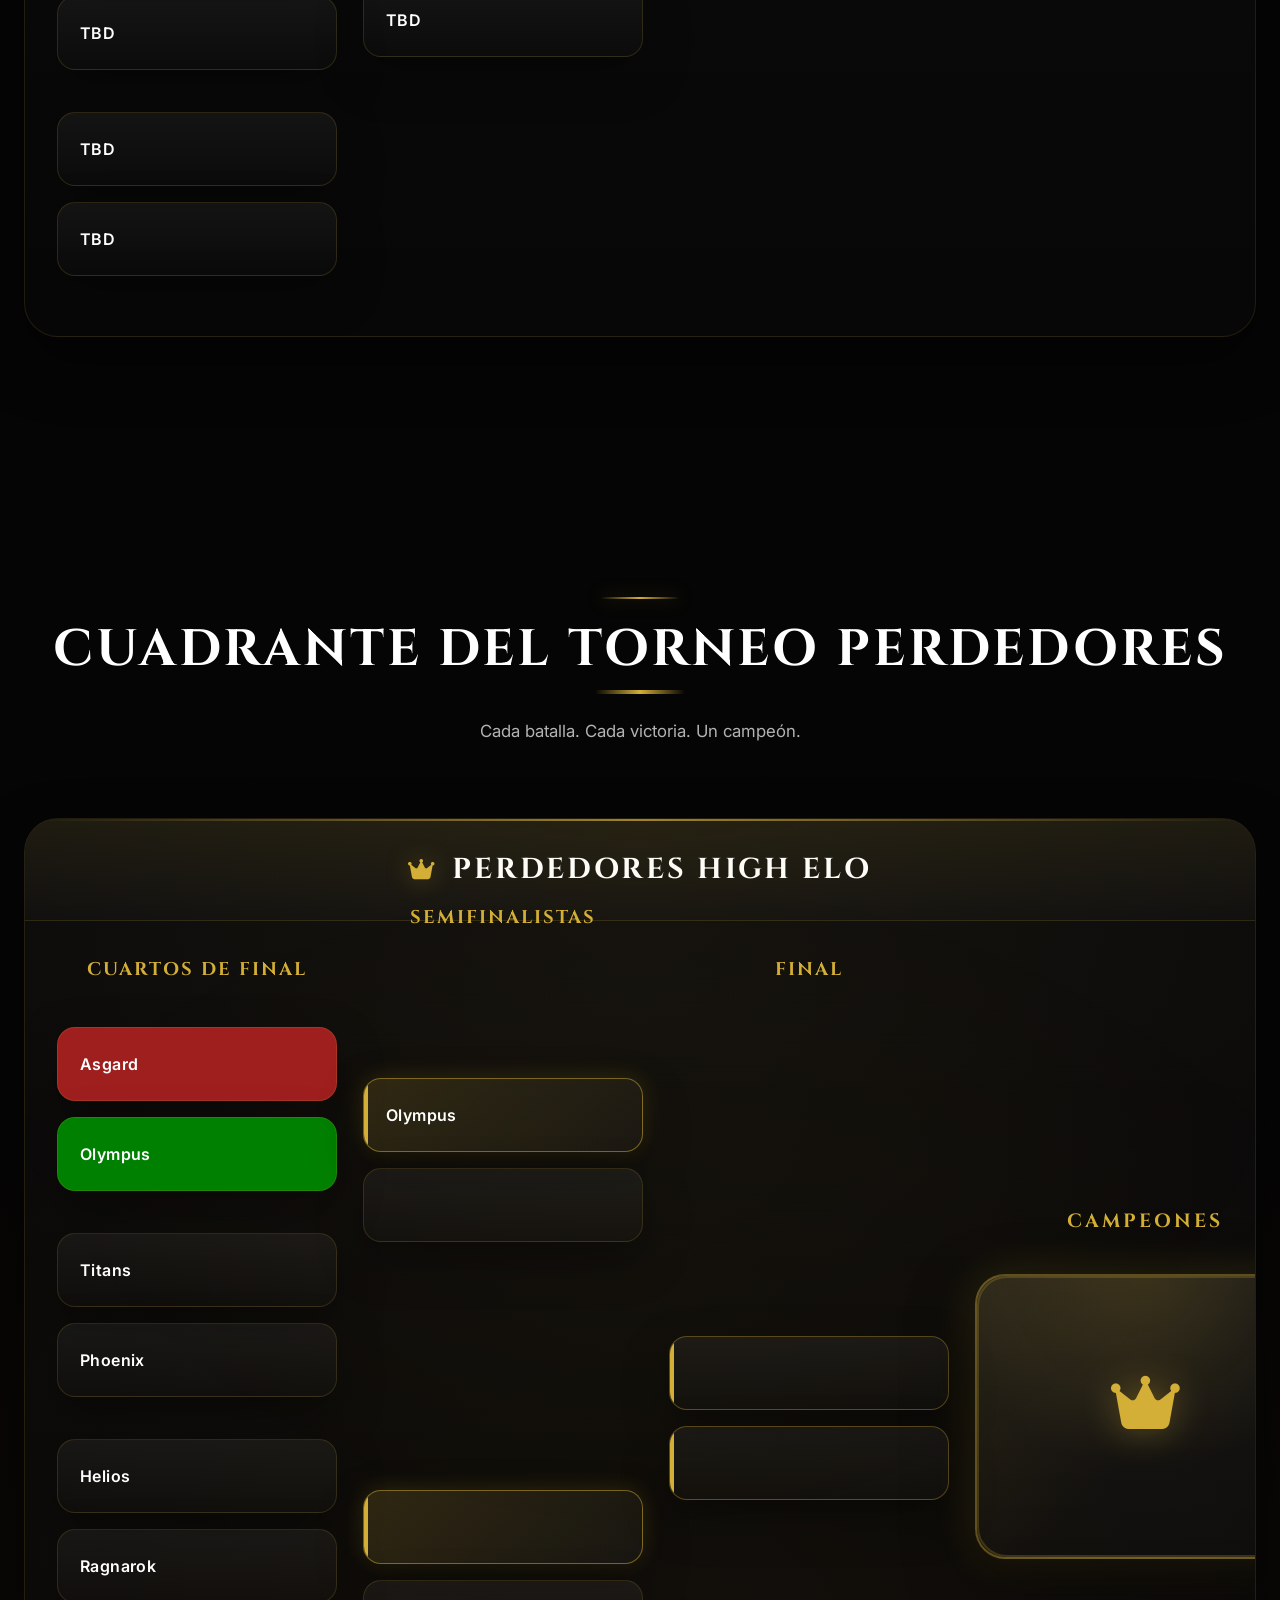
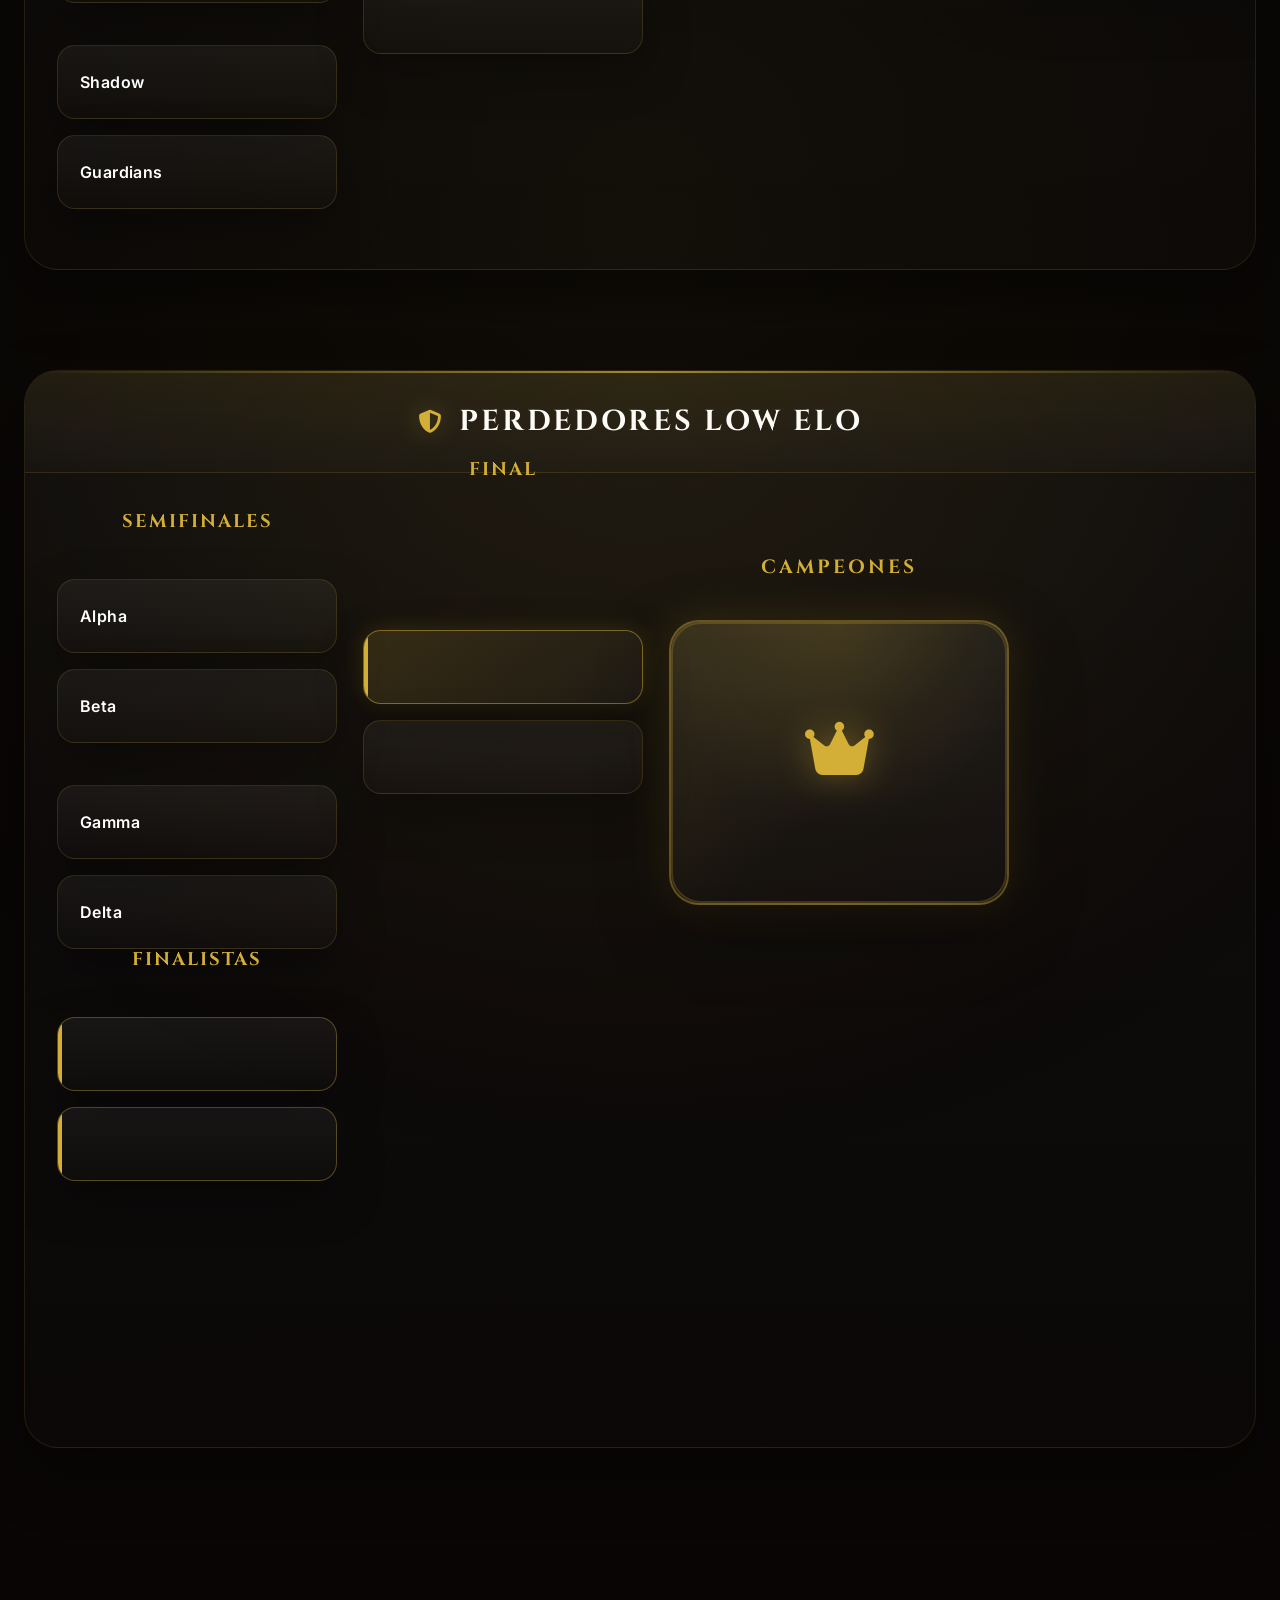
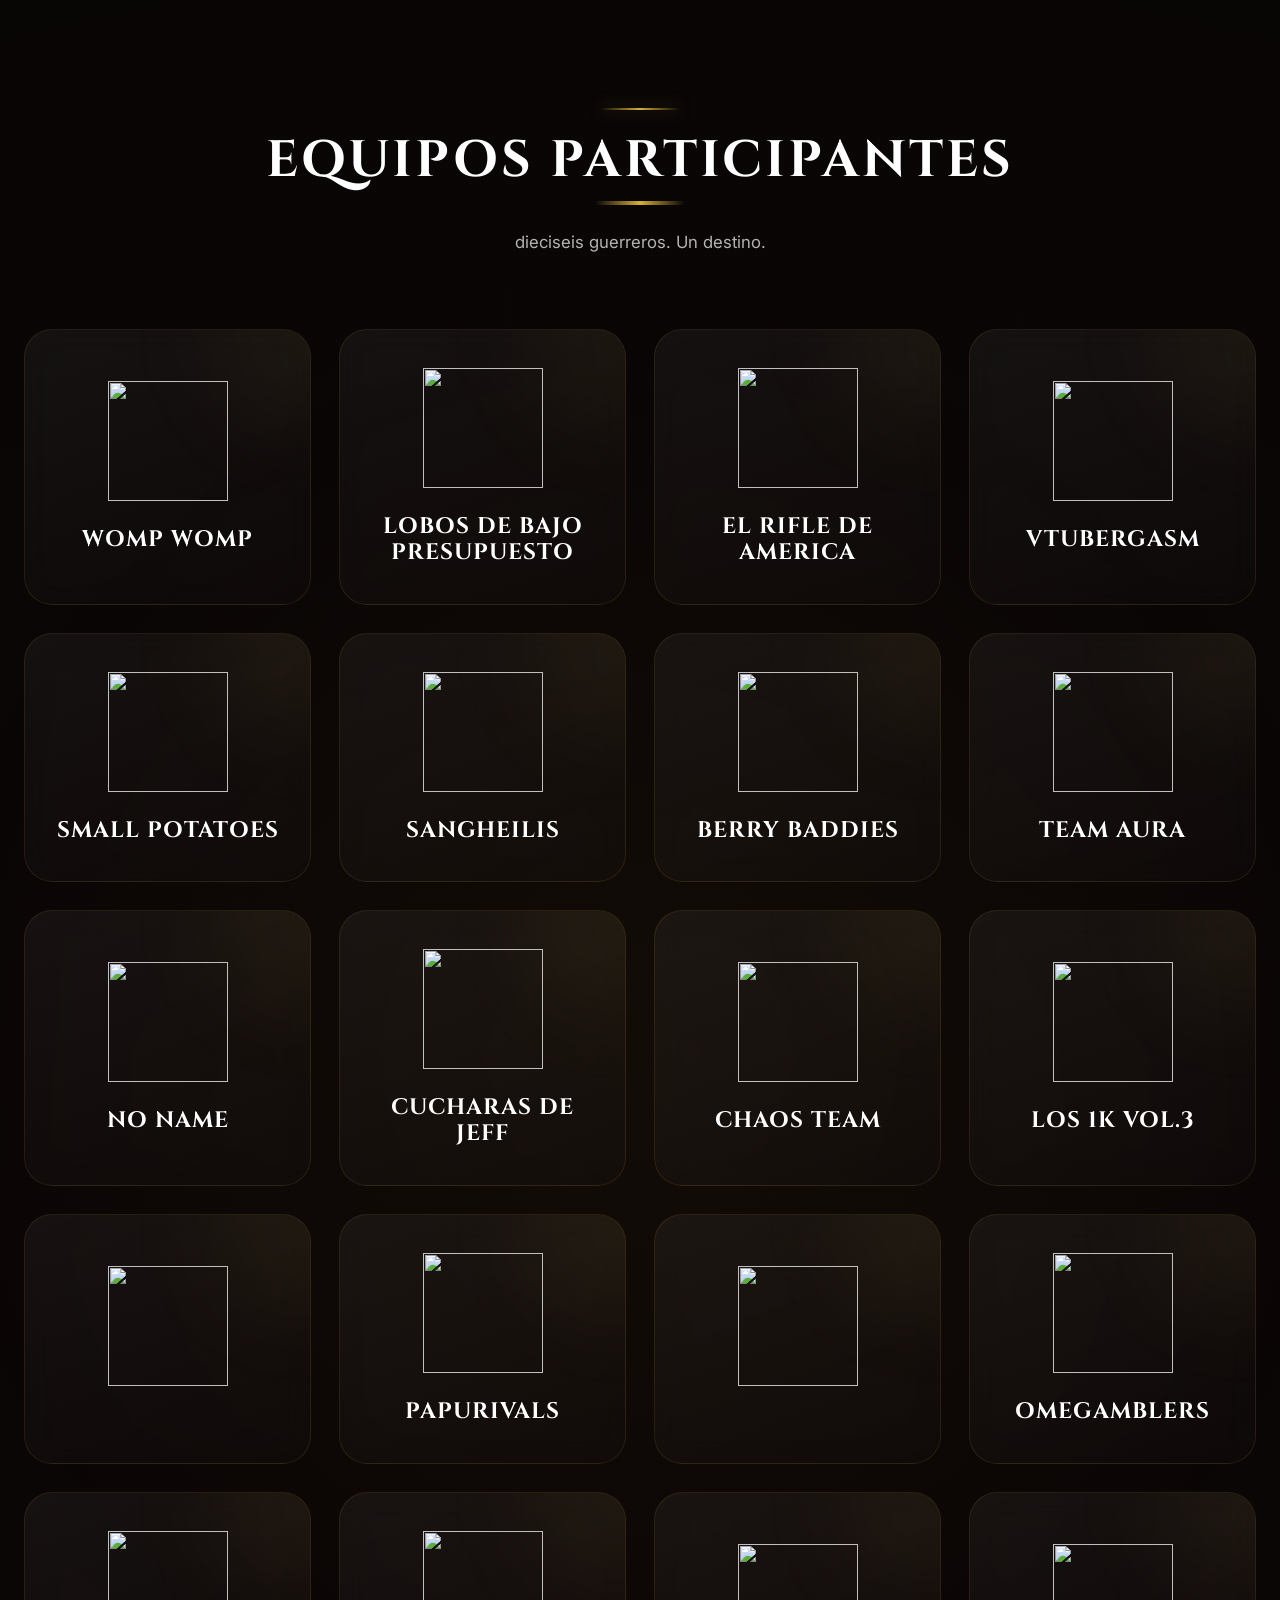
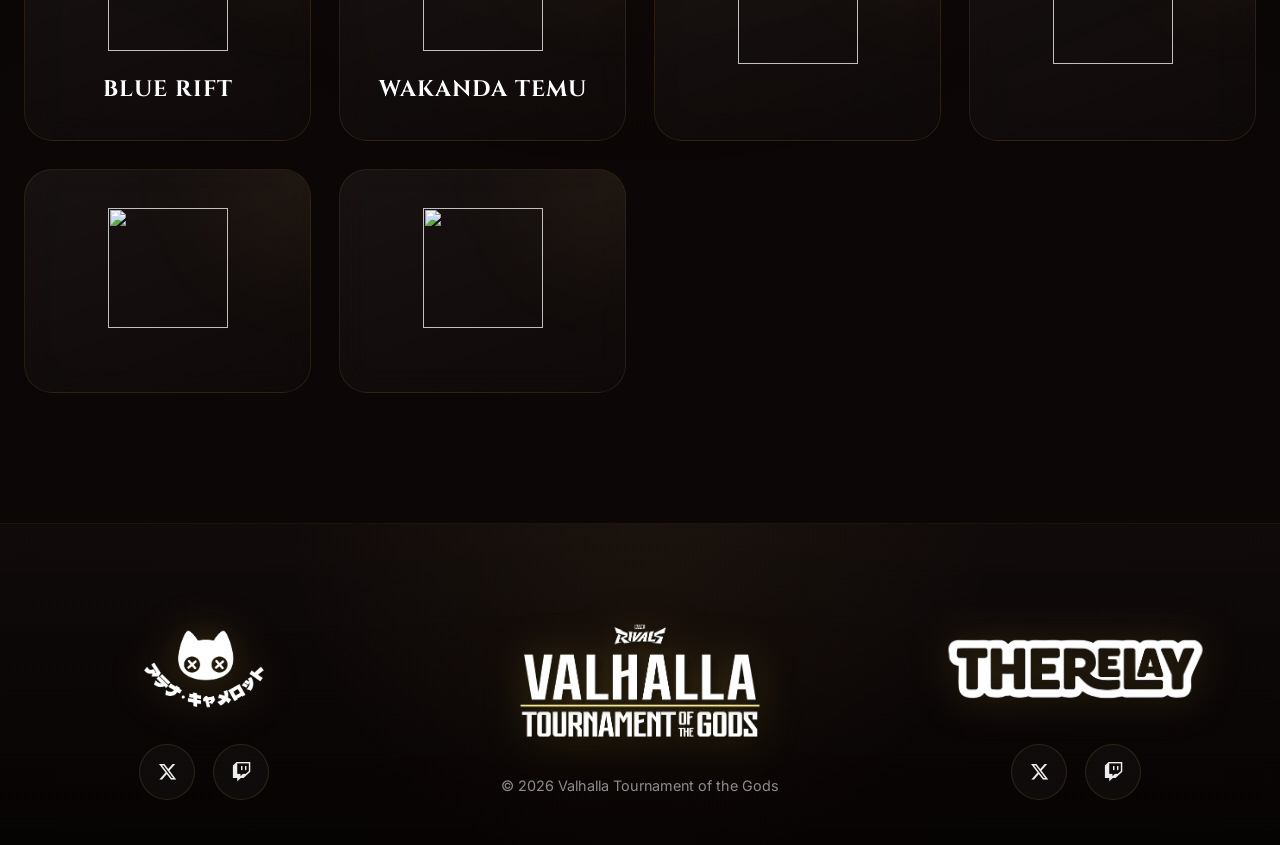
==== commit c41c8485: "Configurar plaza manual en perdedores High" ====
--- a/index.html
+++ b/index.html
@@ -1369,7 +1369,7 @@
                             <div class="match"><div class="team-card">TBD</div><div class="team-card">TBD</div></div>
                         </div>
                         <div class="bracket-access">
-                            <h3>Acceso a perdedores</h3>
+                            <h3>Resultados del reto</h3>
                             <div class="qualification-card">
                                 <div class="team-card qualification-team">TBD</div>
                                 <div class="team-card qualification-team">TBD</div>
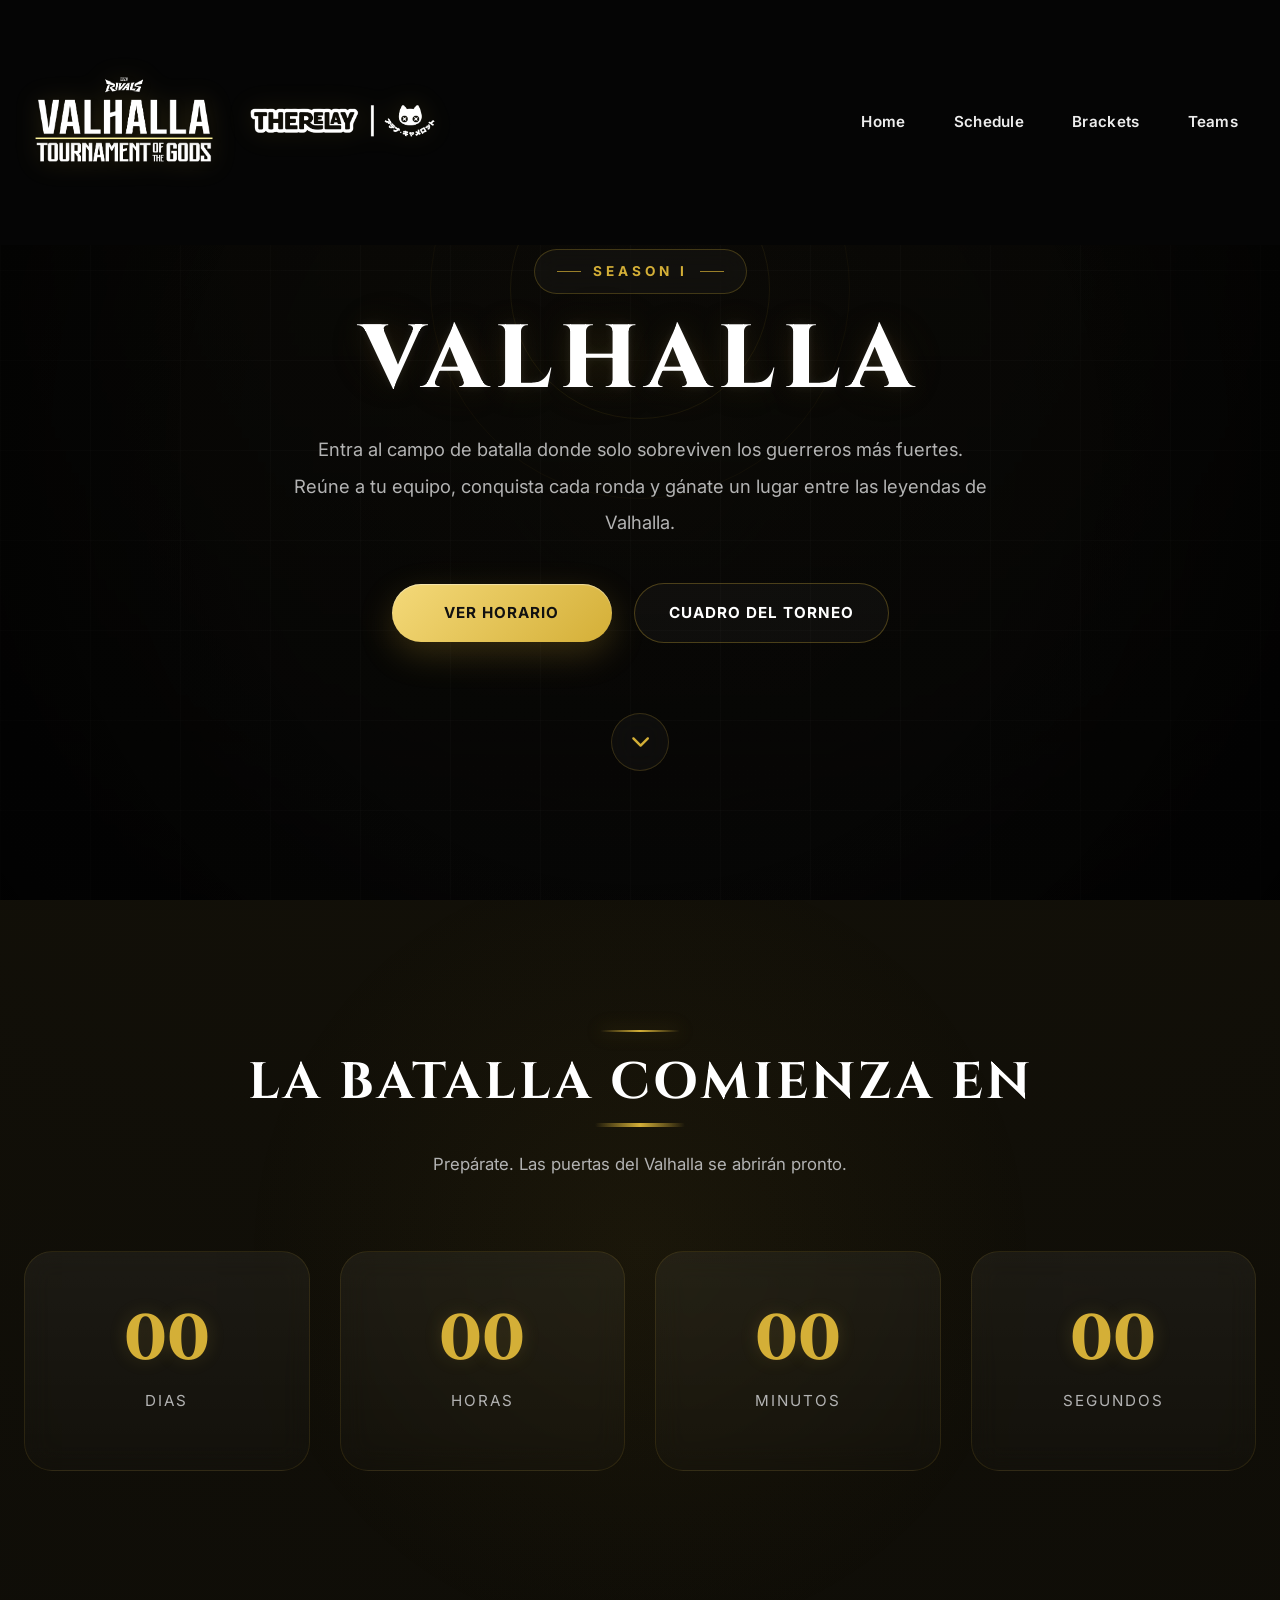
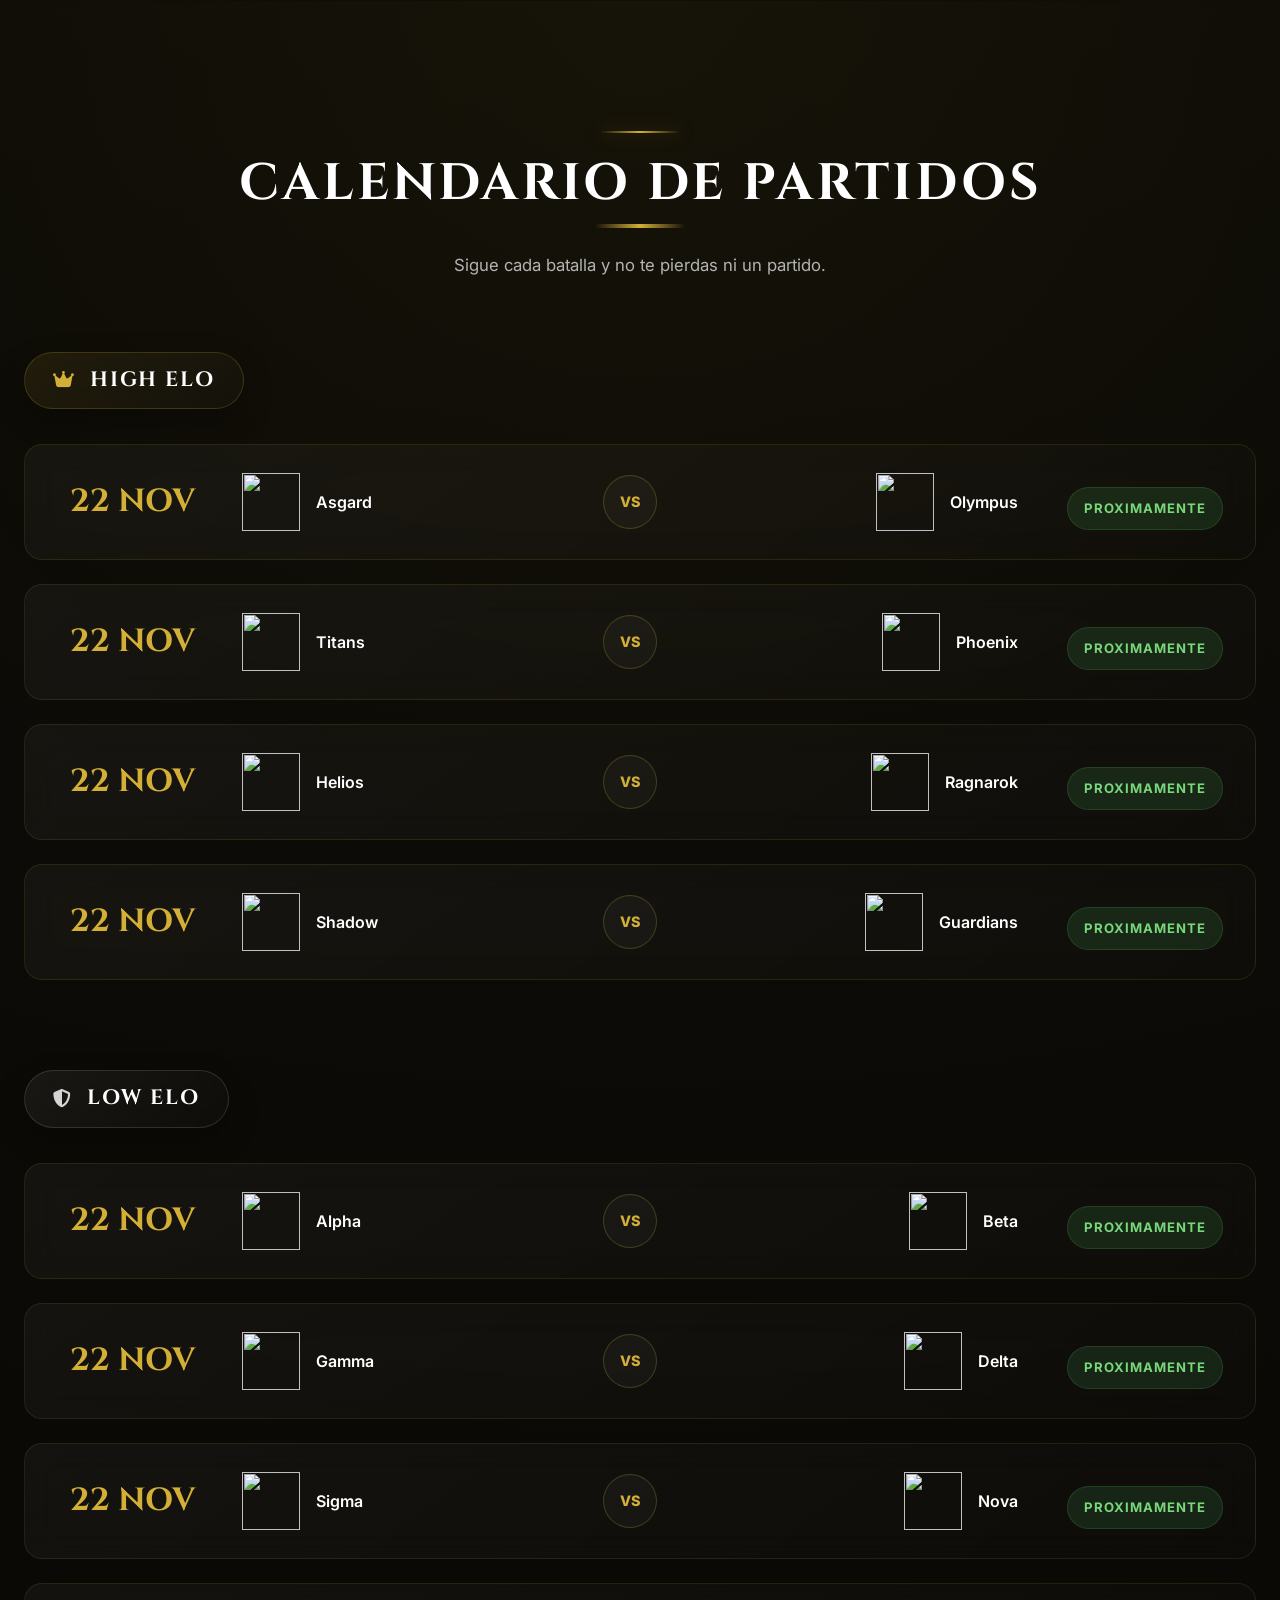
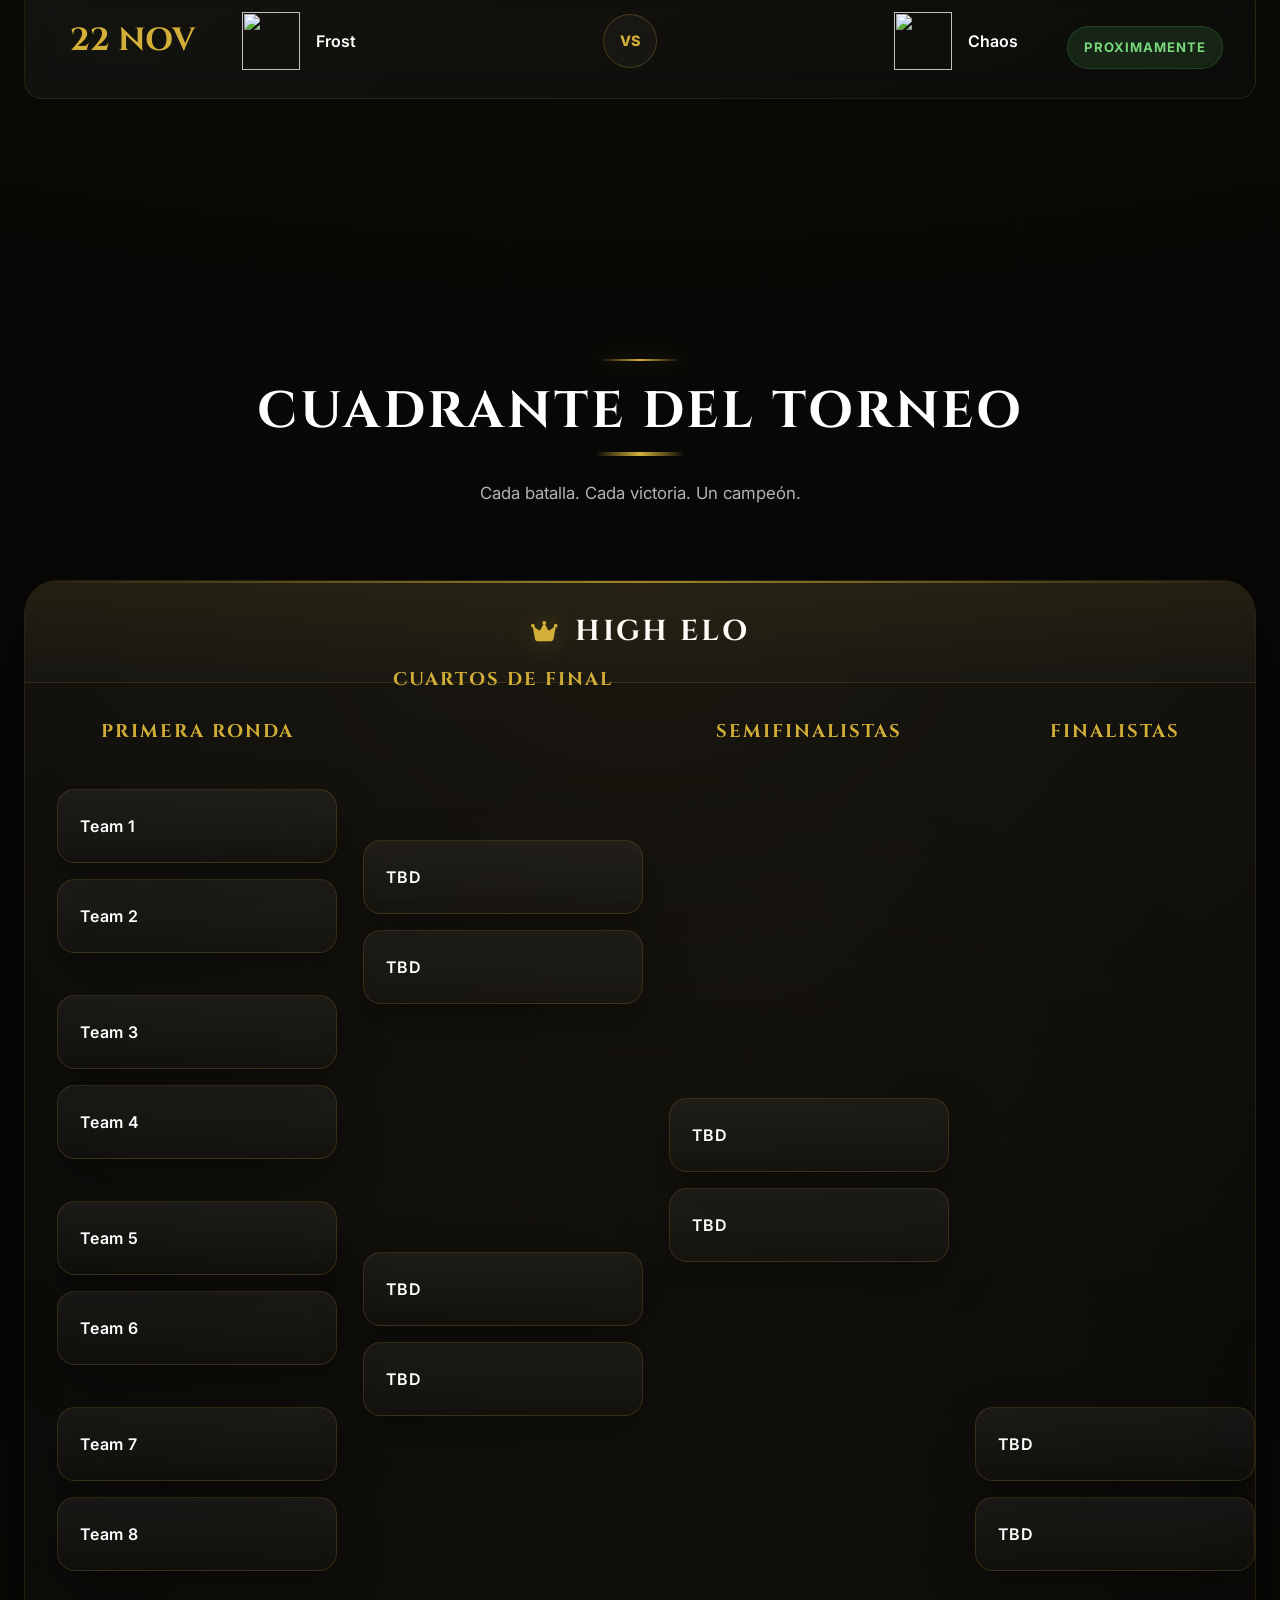
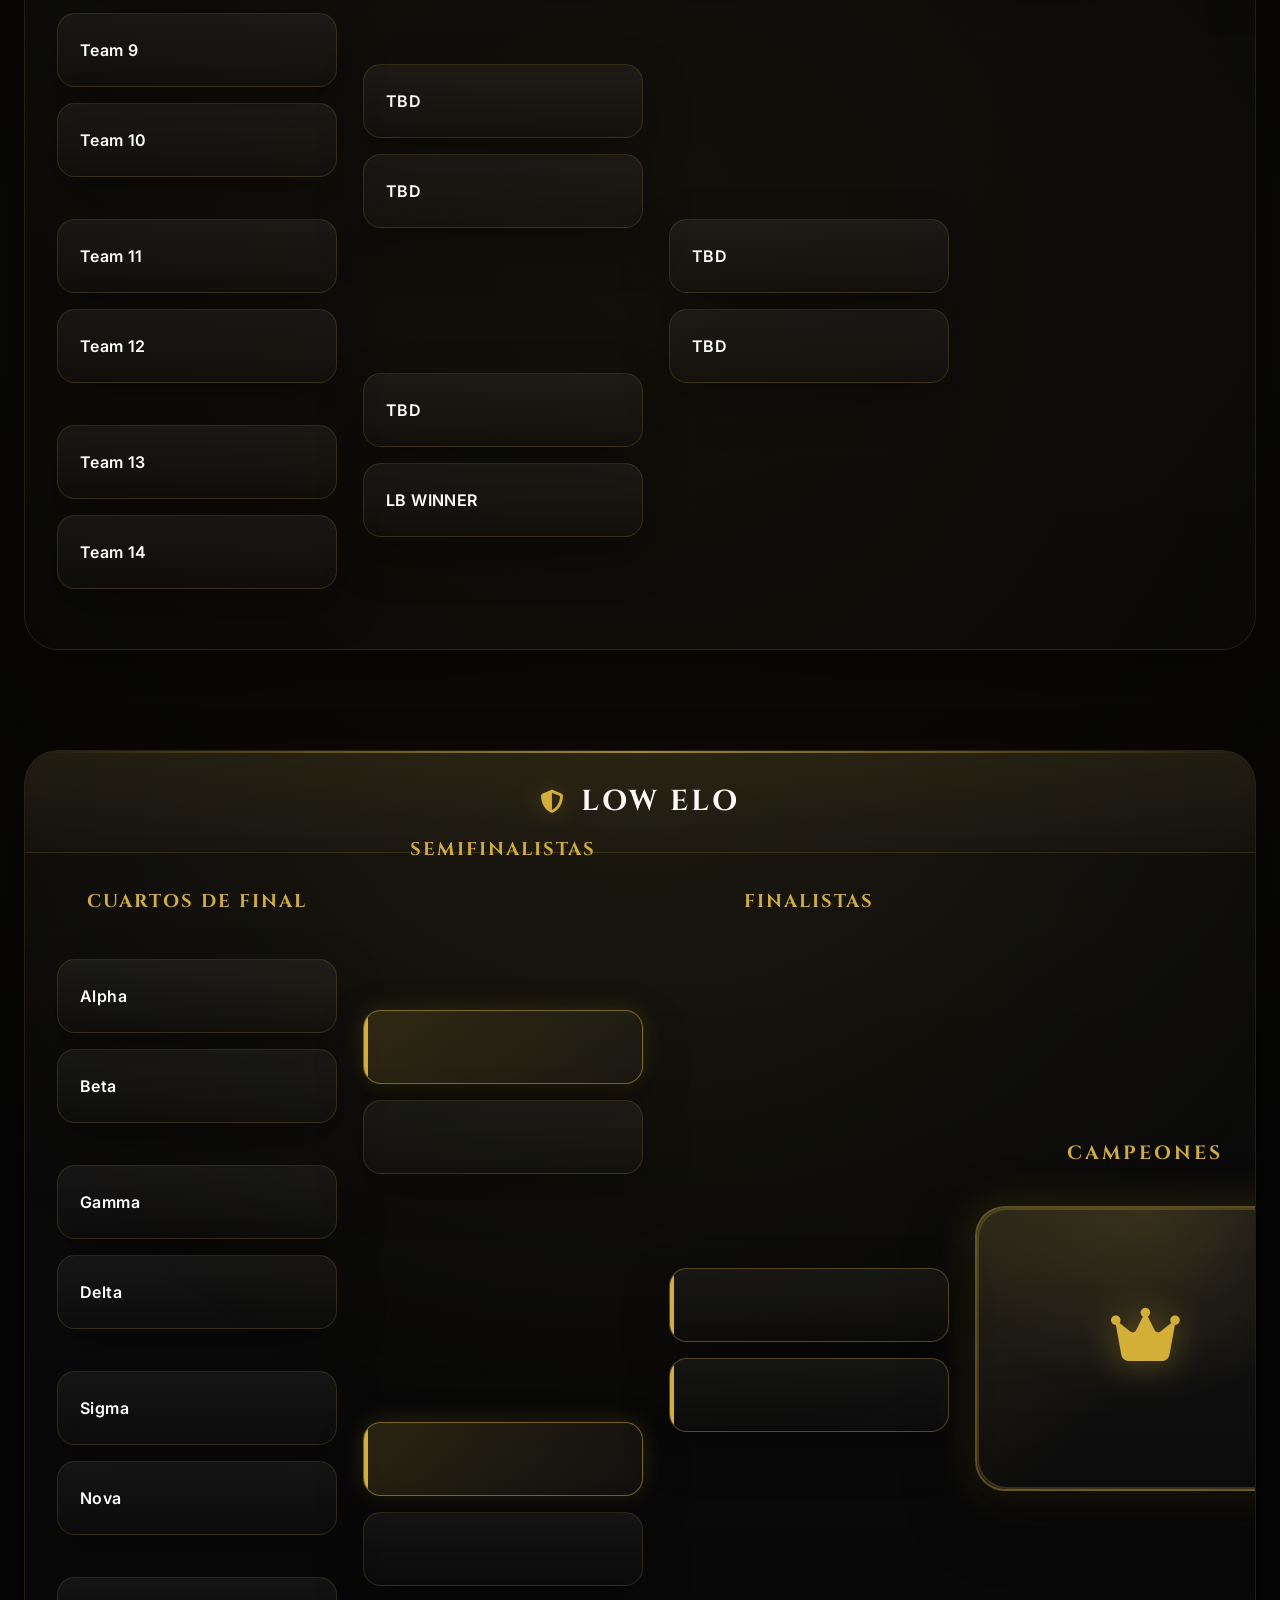
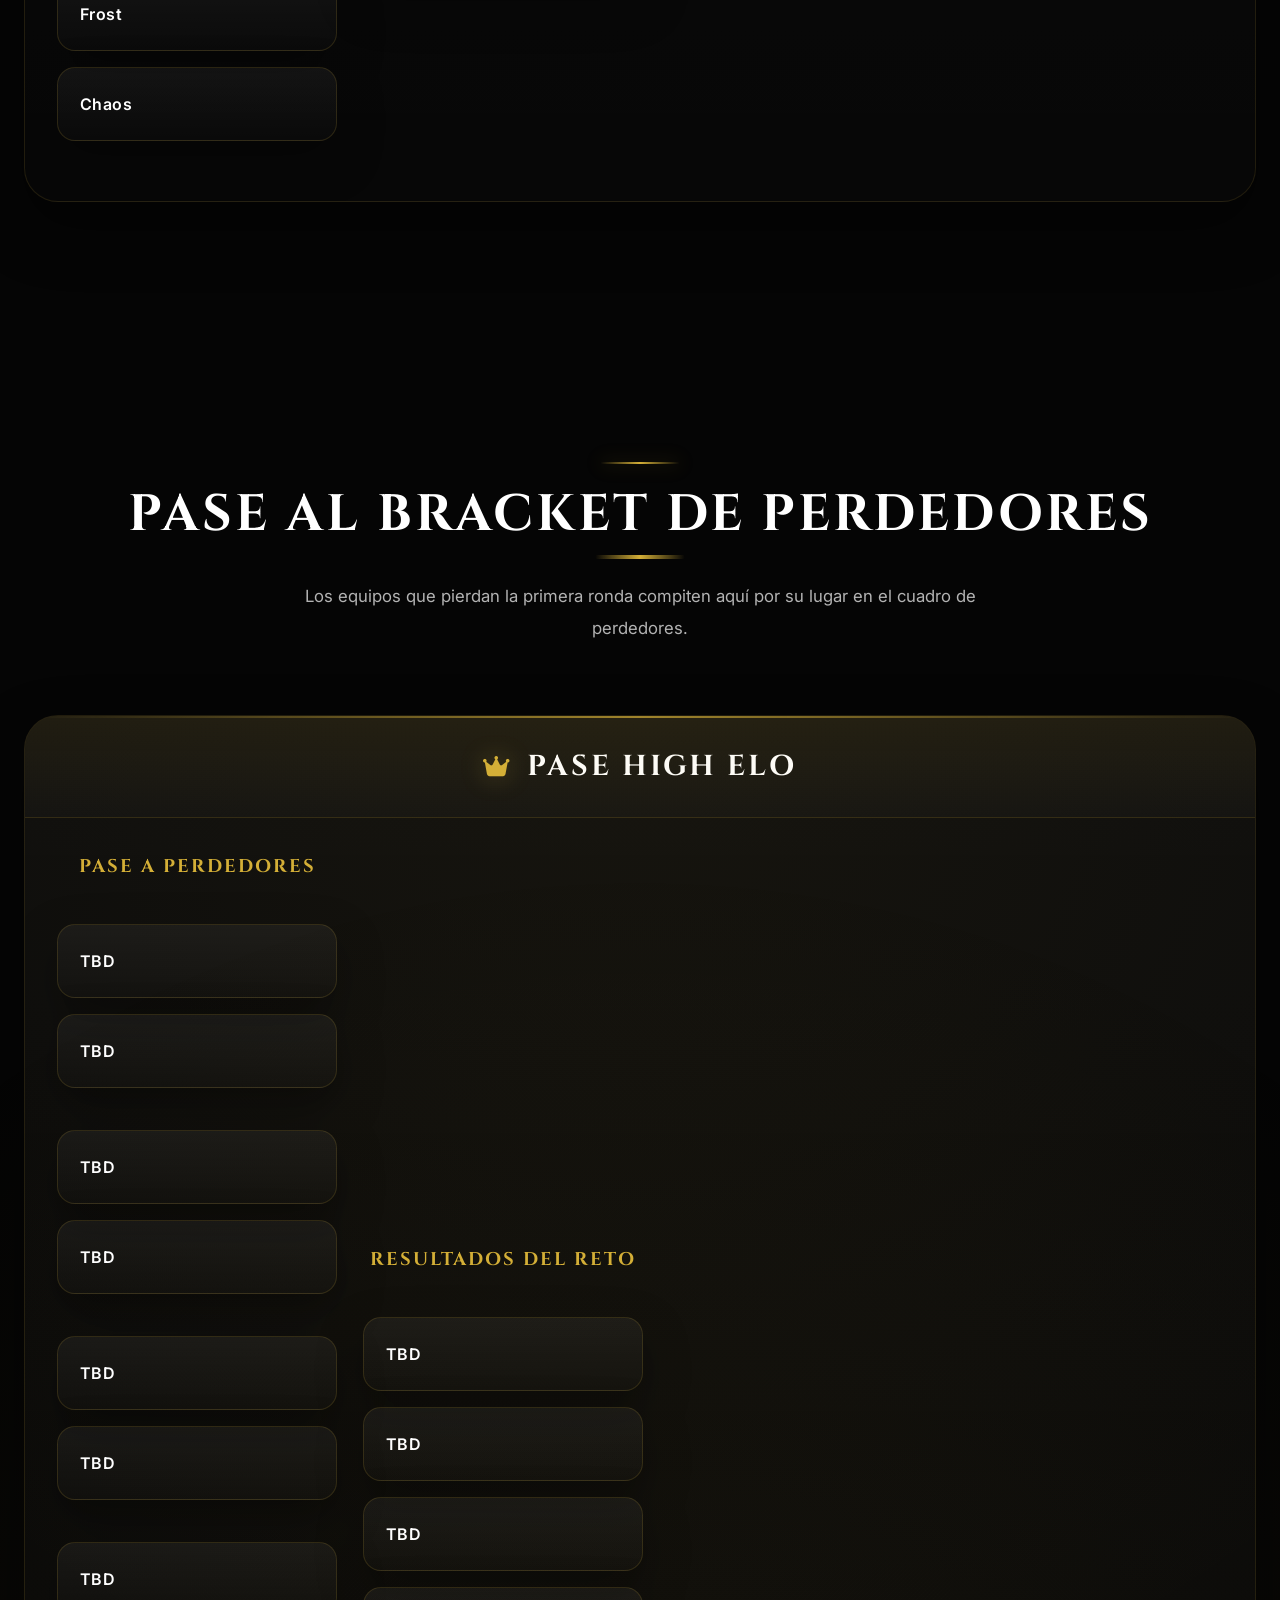
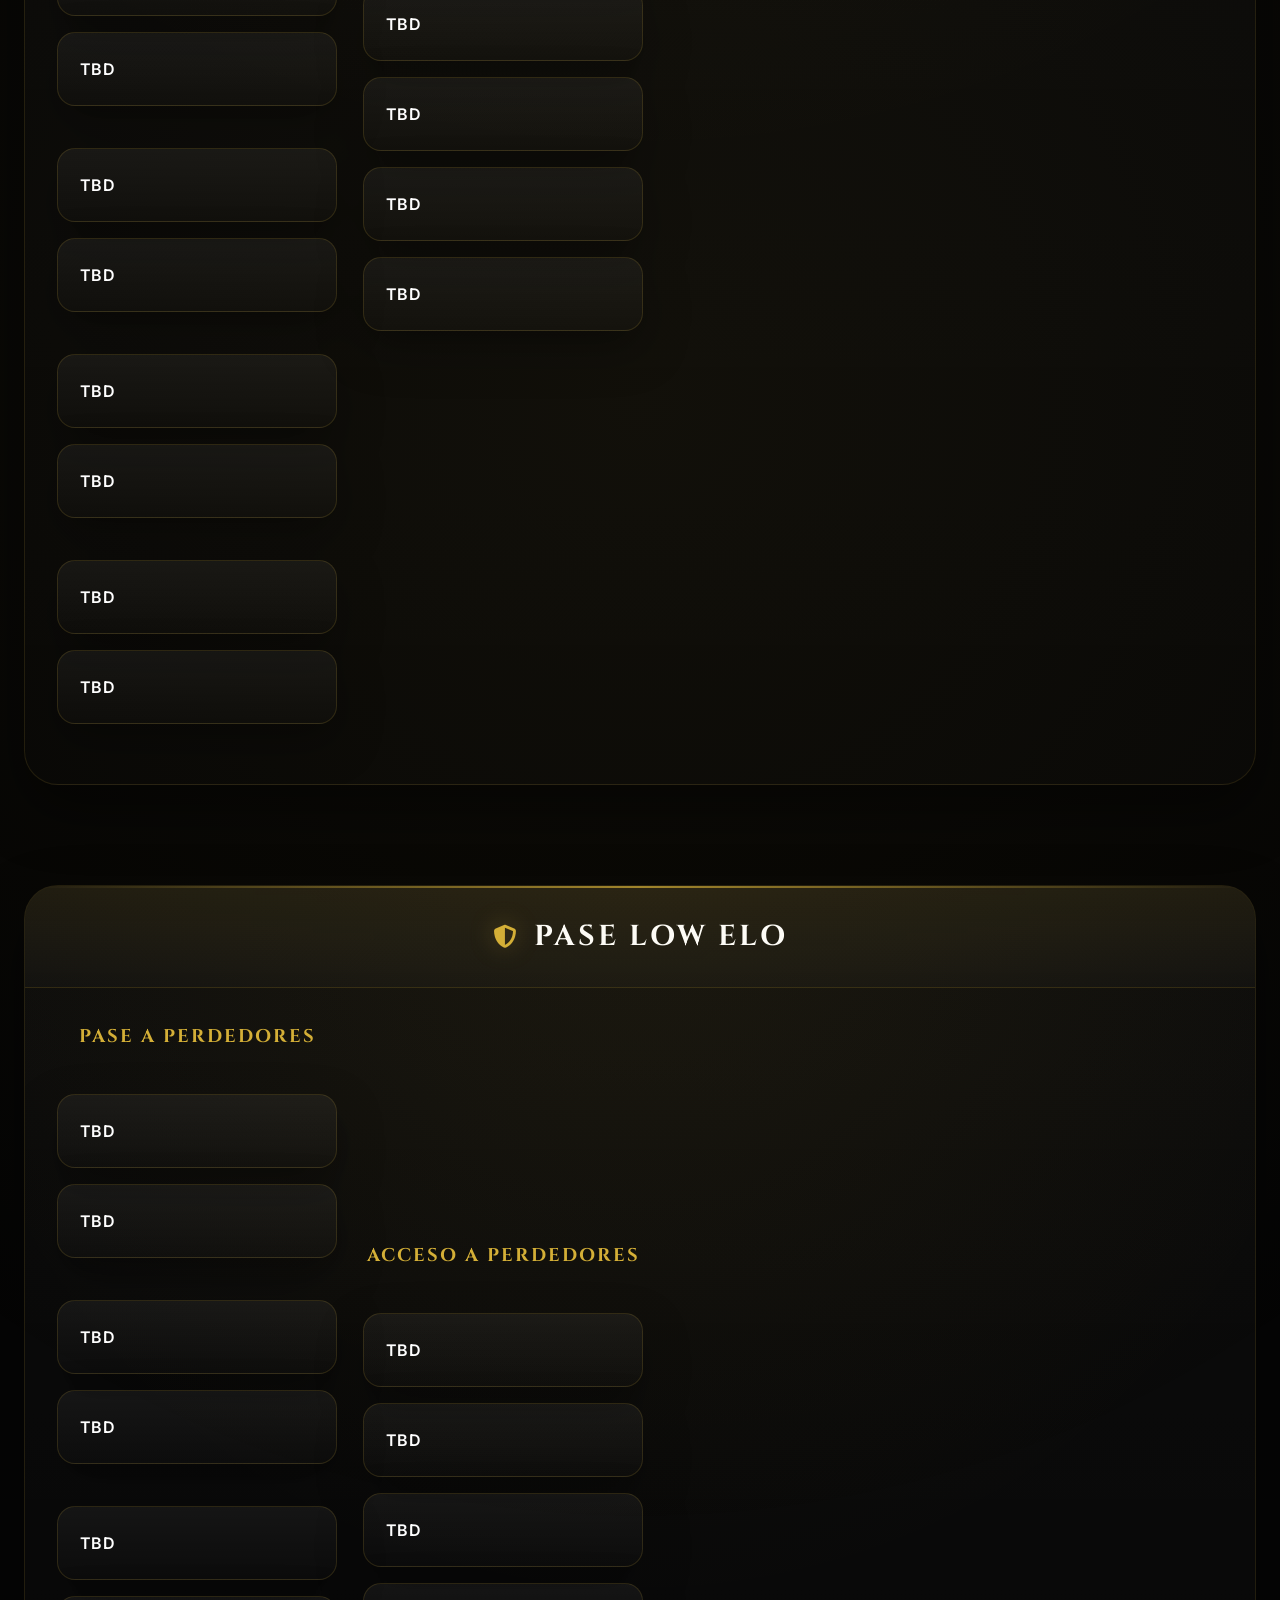
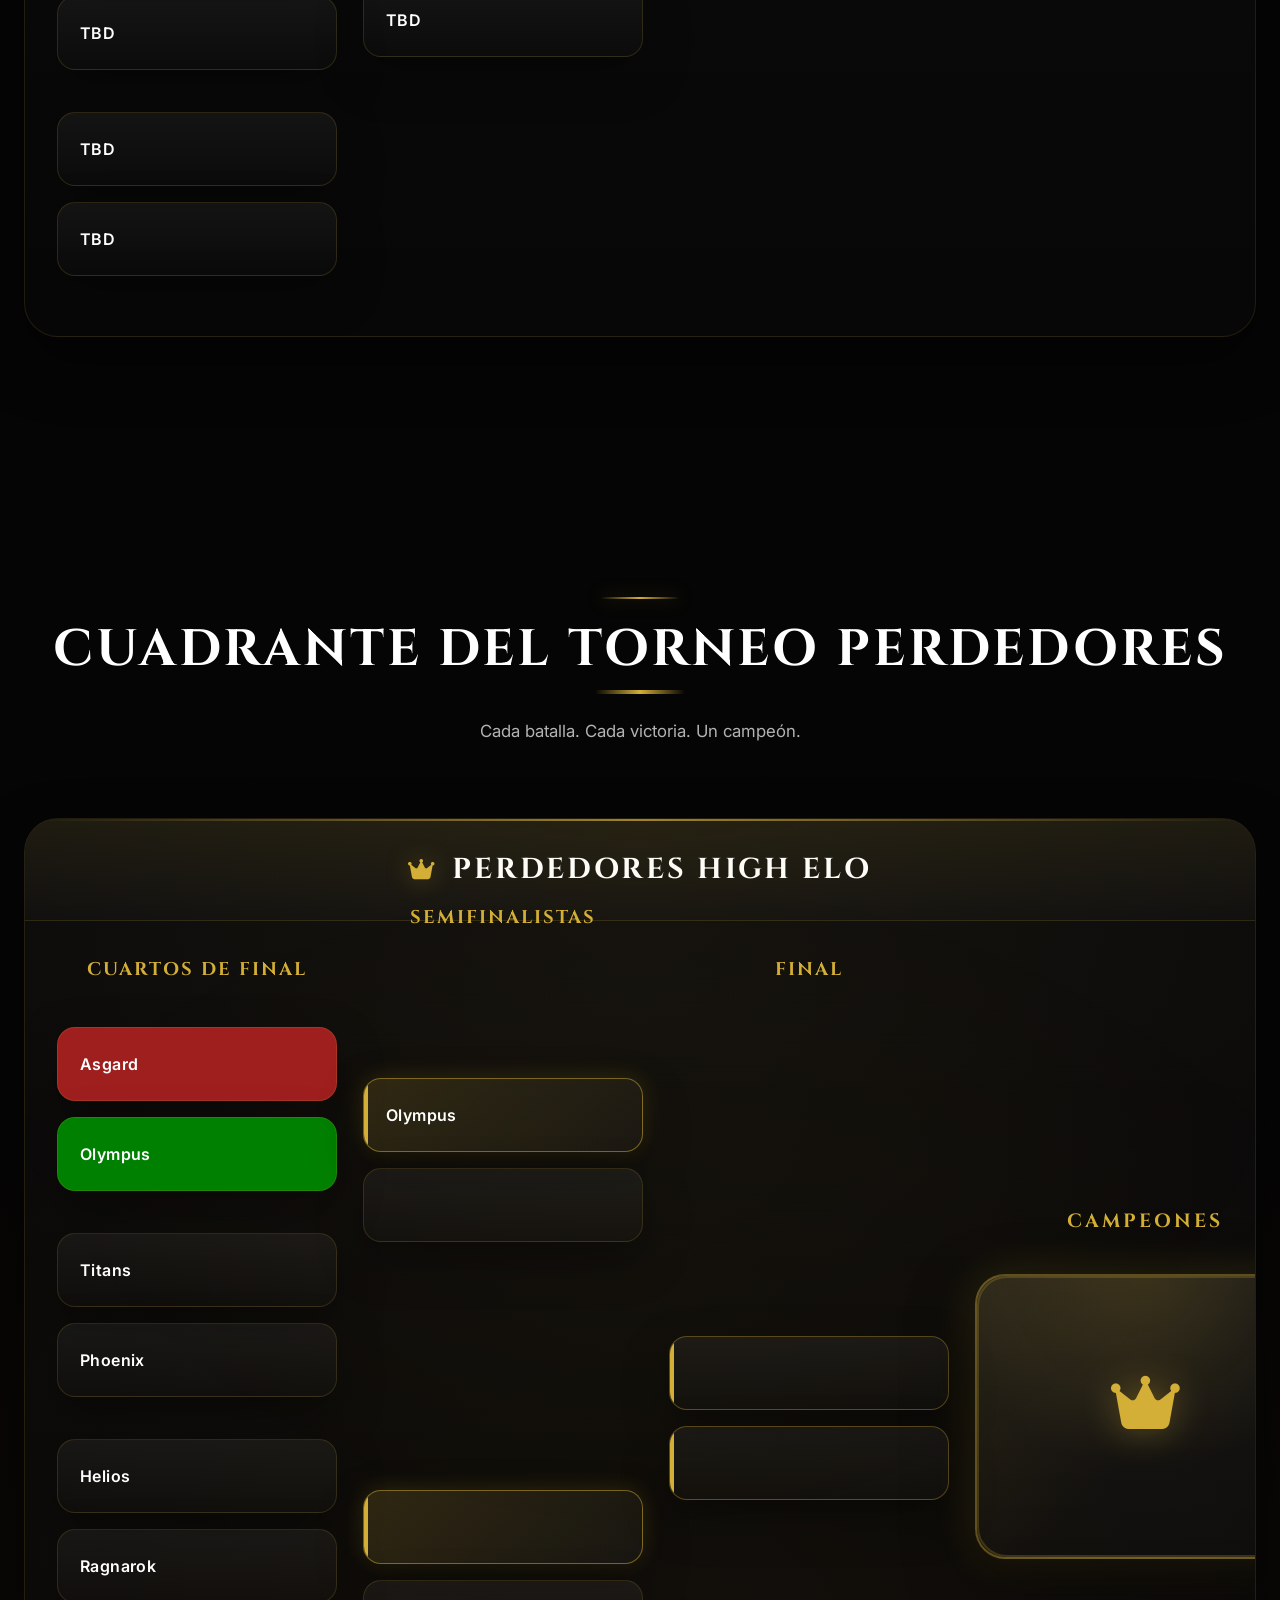
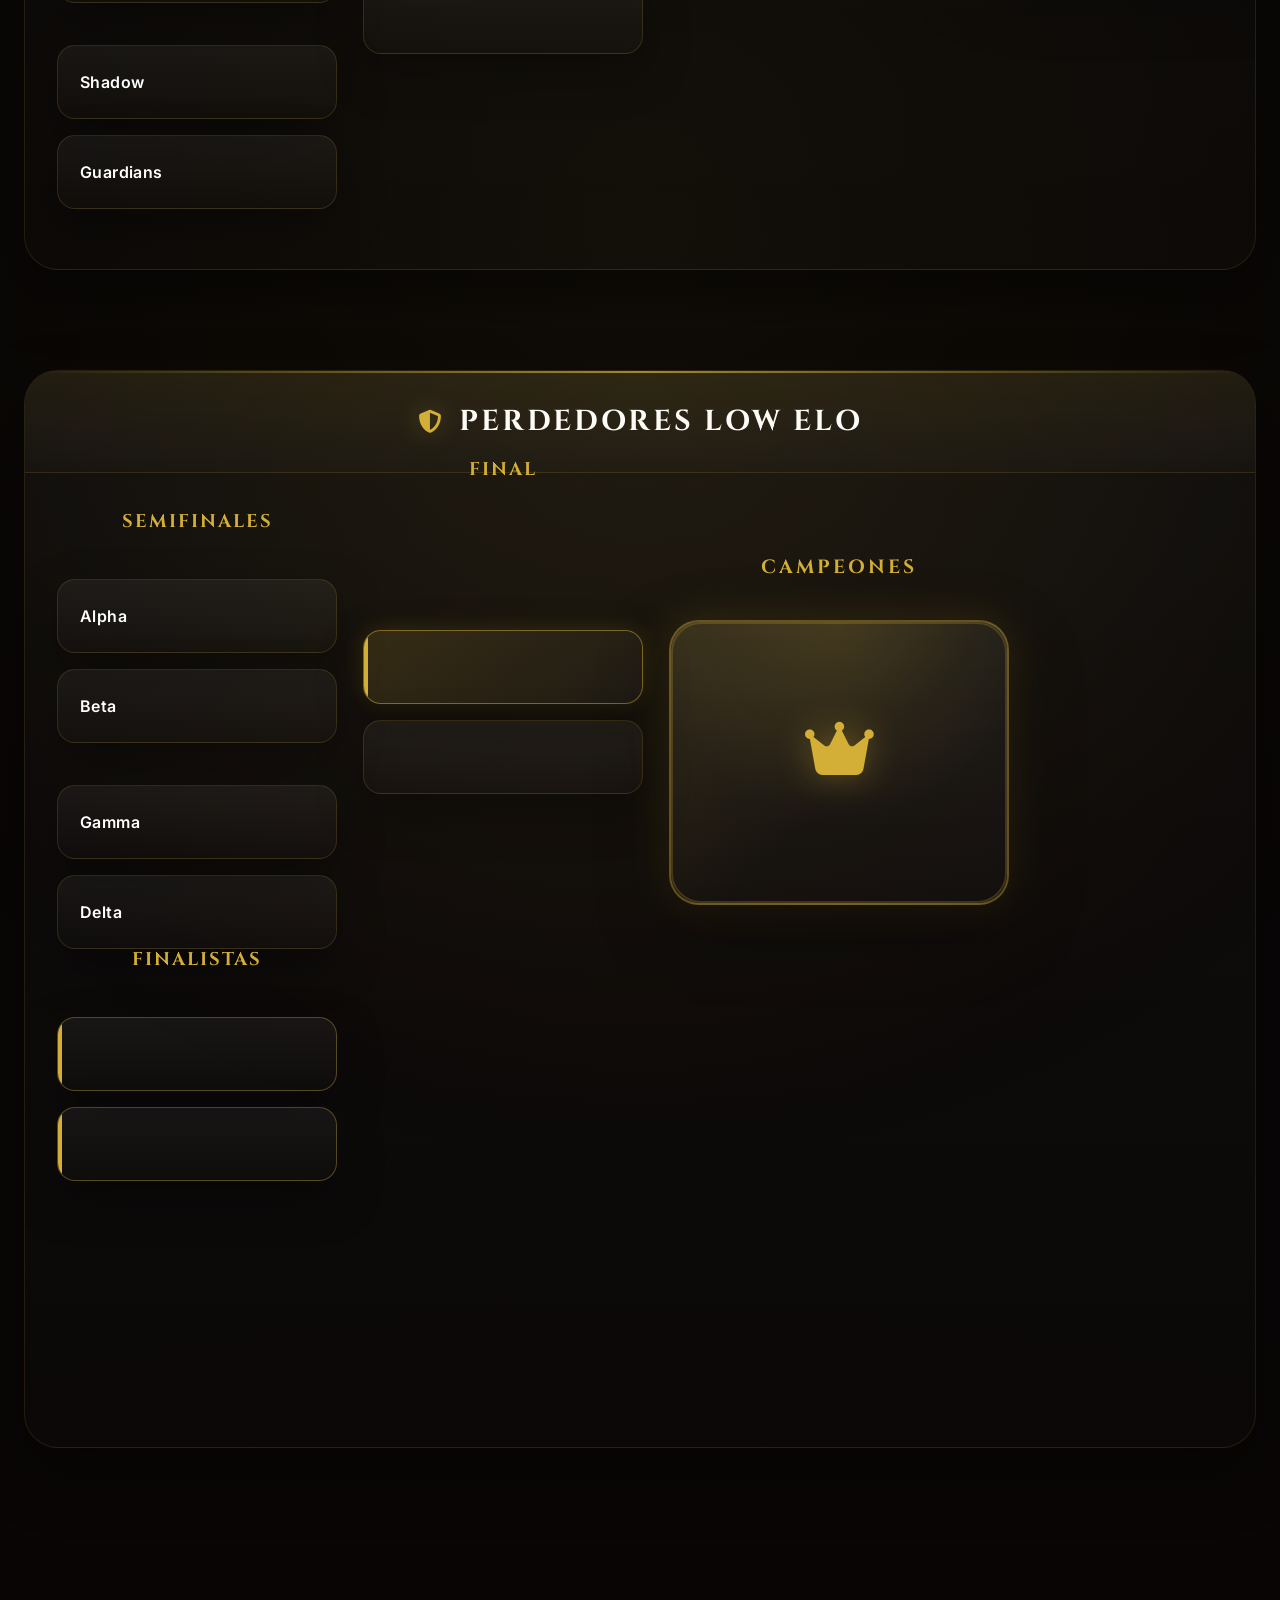
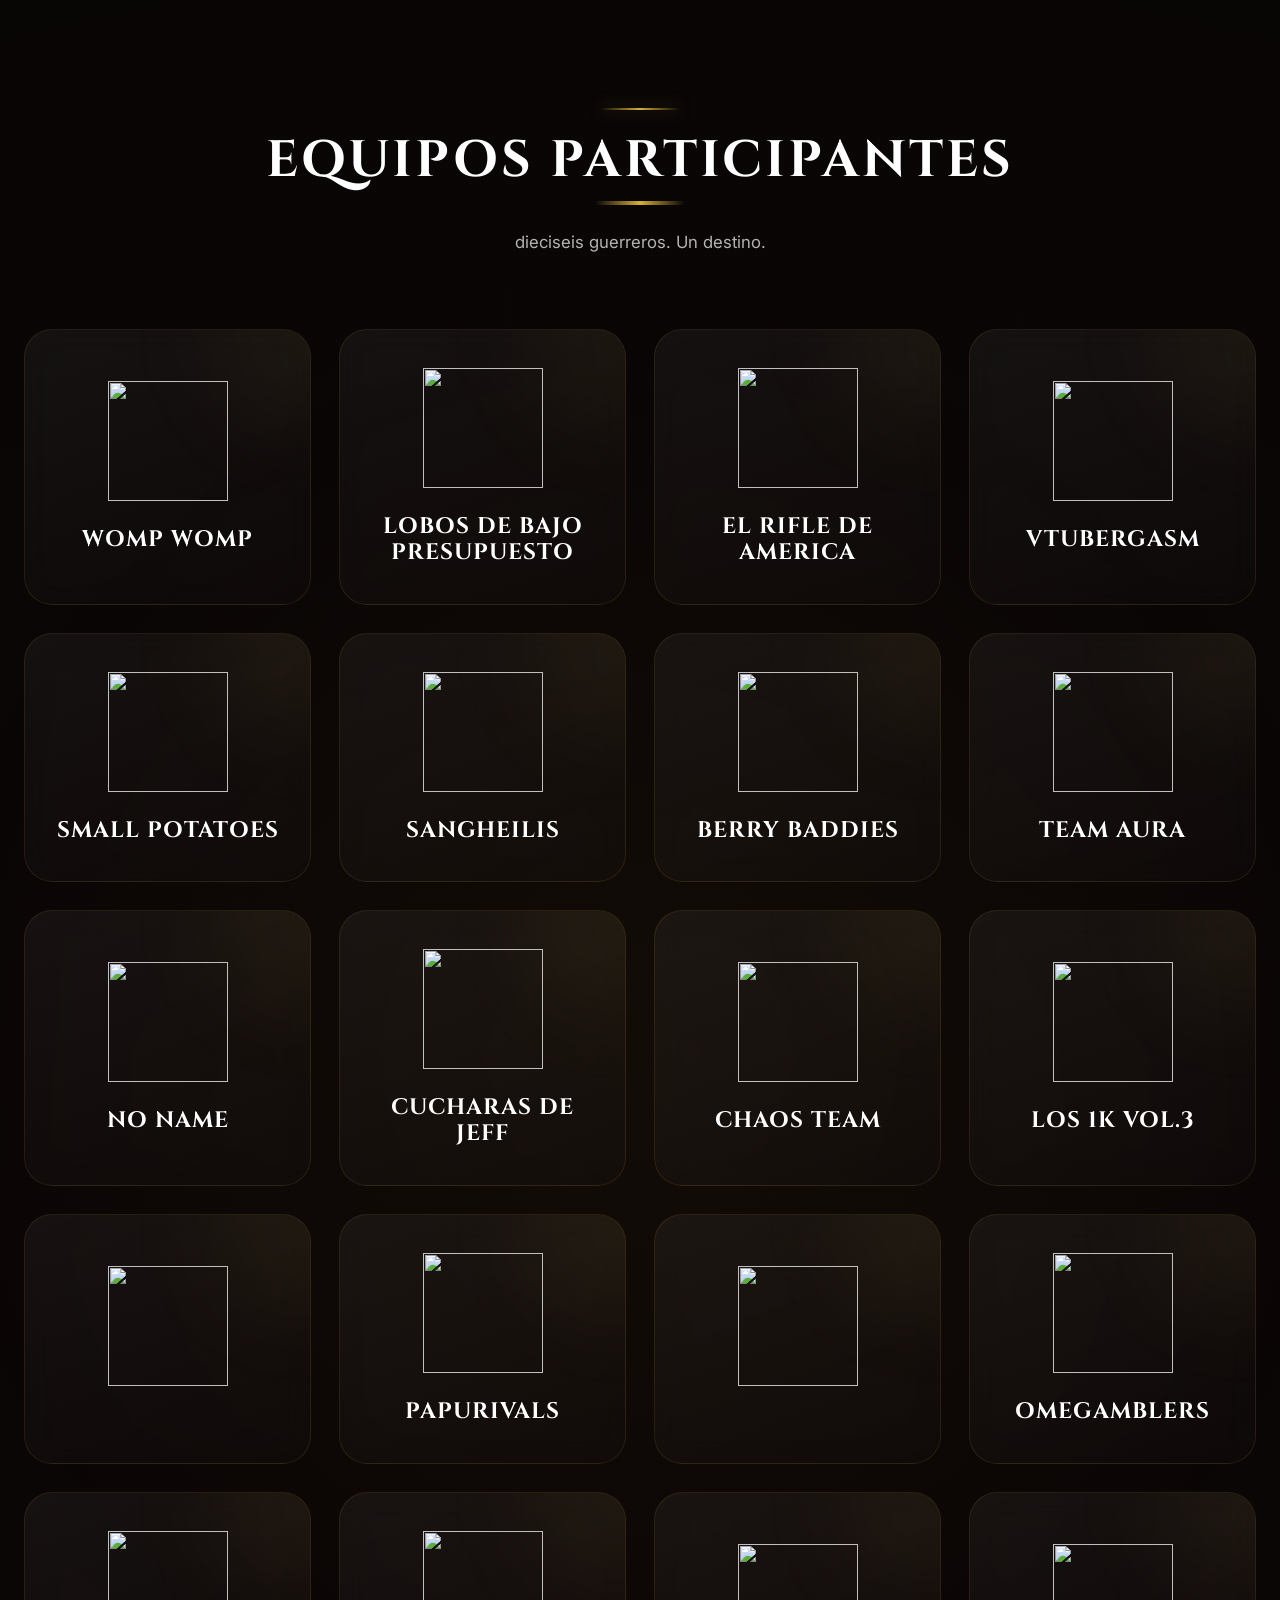
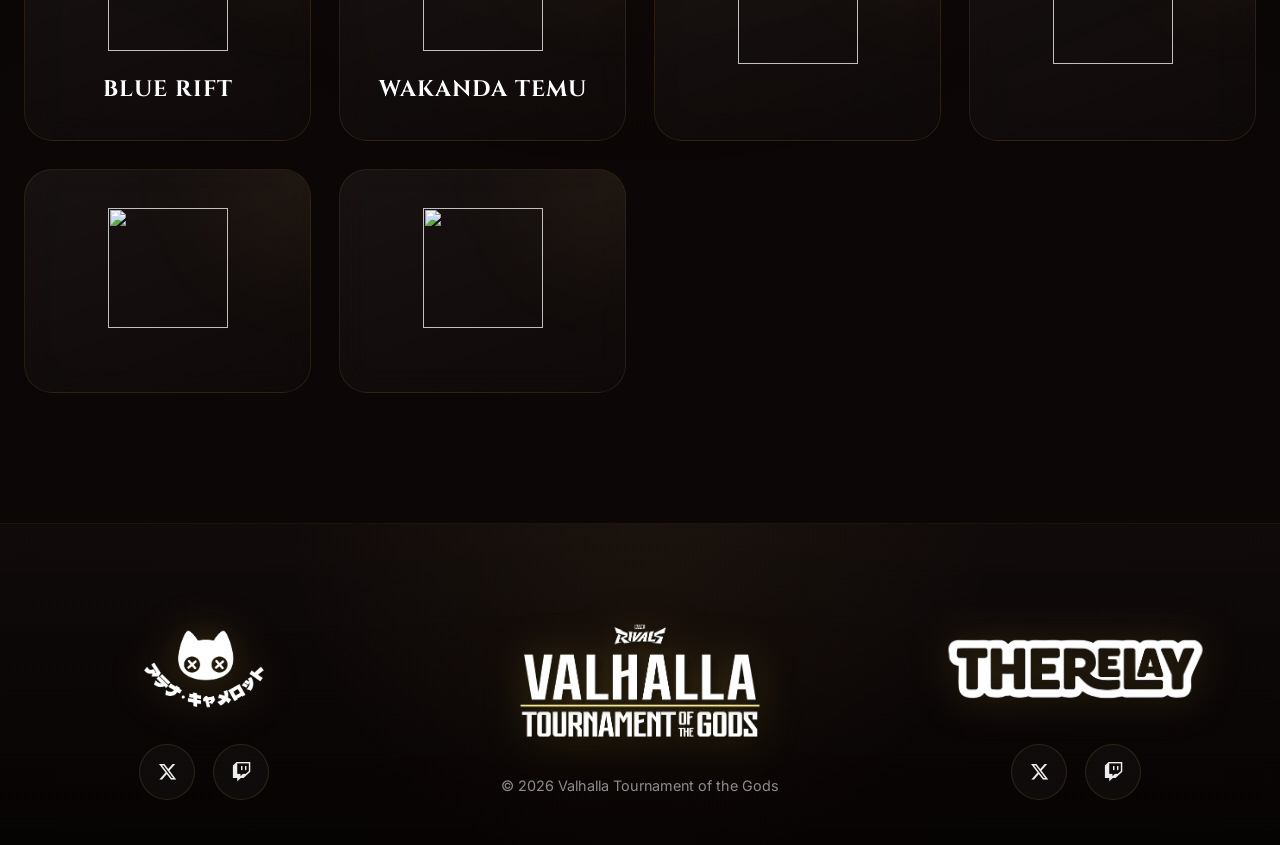
==== commit f45080a3: "Dirigir enlace Brackets al cuadro principal" ====
--- a/index.html
+++ b/index.html
@@ -883,7 +883,7 @@
             CUADRANTE DEL TORNEO
         ==============================-->
 
-        <section id="loser-bracket"
+        <section id="bracket"
                  class="bracket-section">
 
             <div class="container">
@@ -1414,7 +1414,7 @@
             CUADRANTE DEL TORNEO PERDEDORES
         ==============================-->
 
-        <section id="bracket"
+        <section id="loser-bracket"
                  class="bracket-section">
 
             <div class="container">
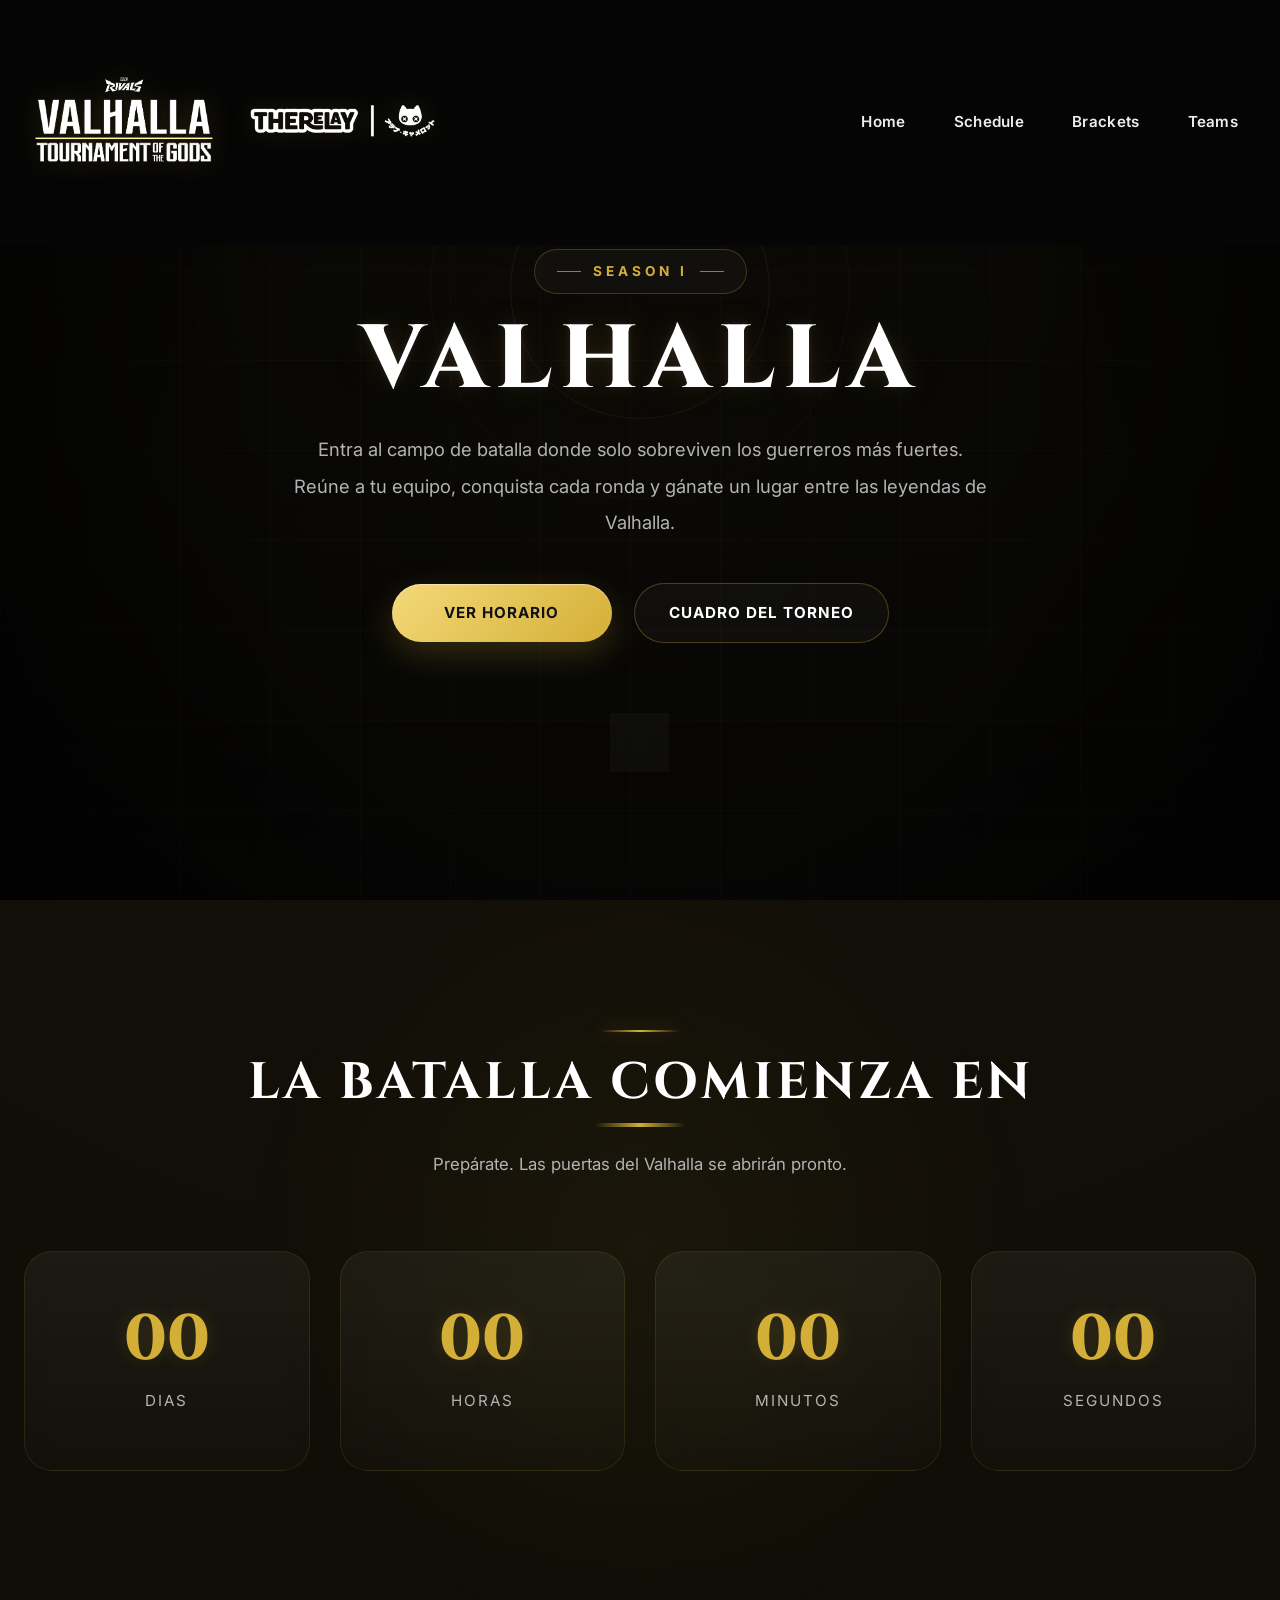
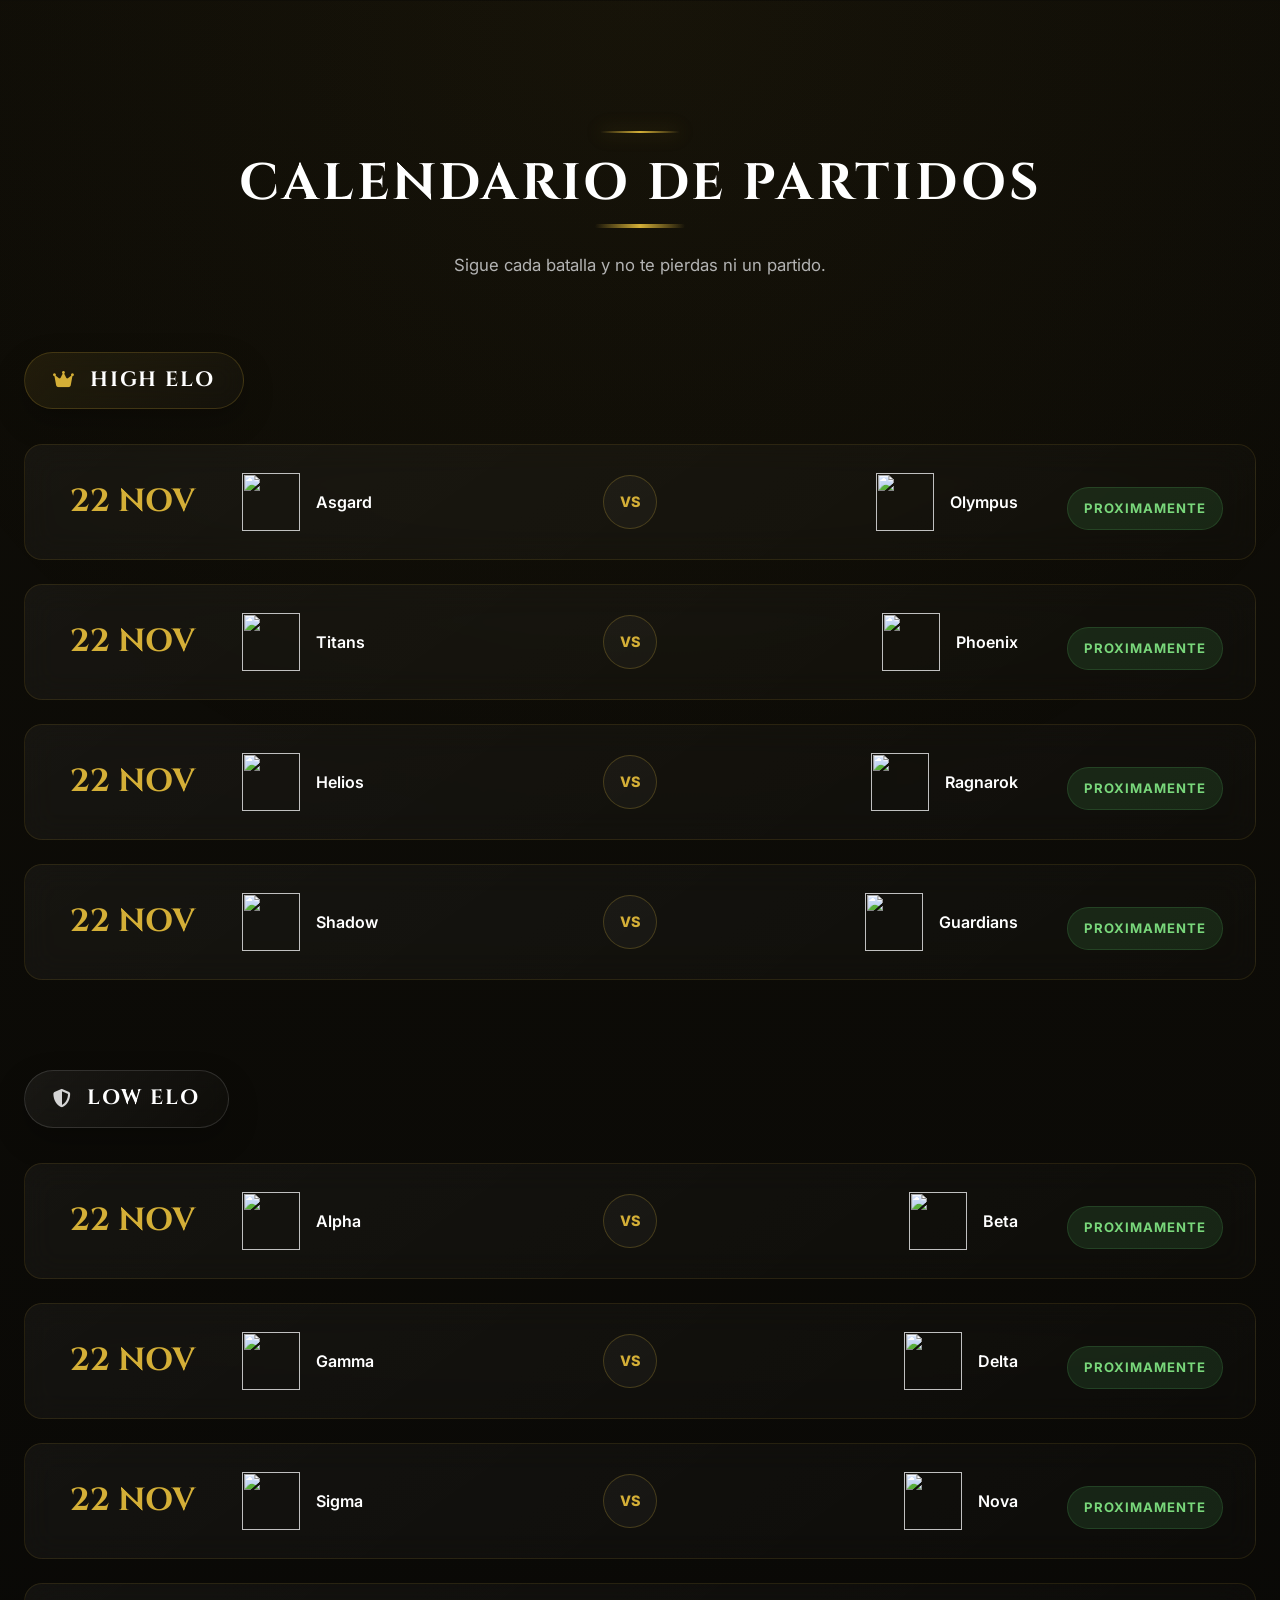
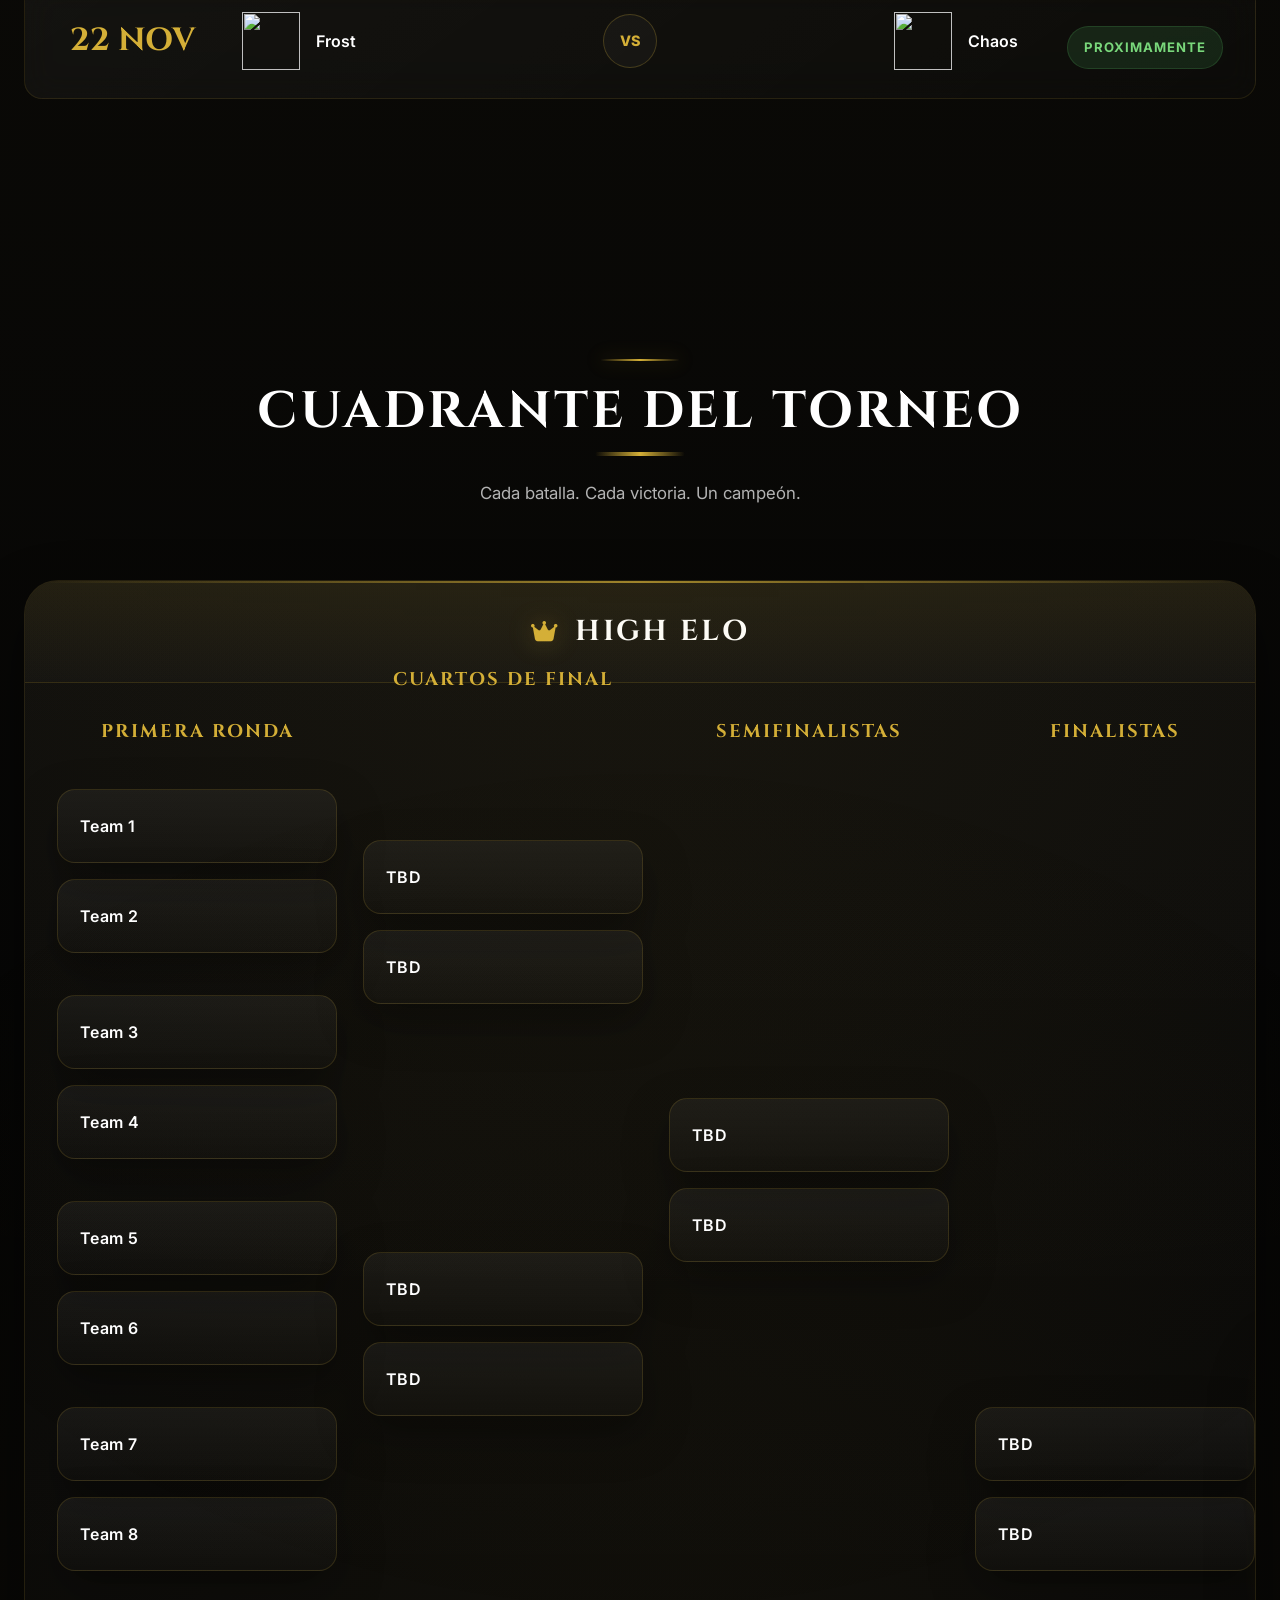
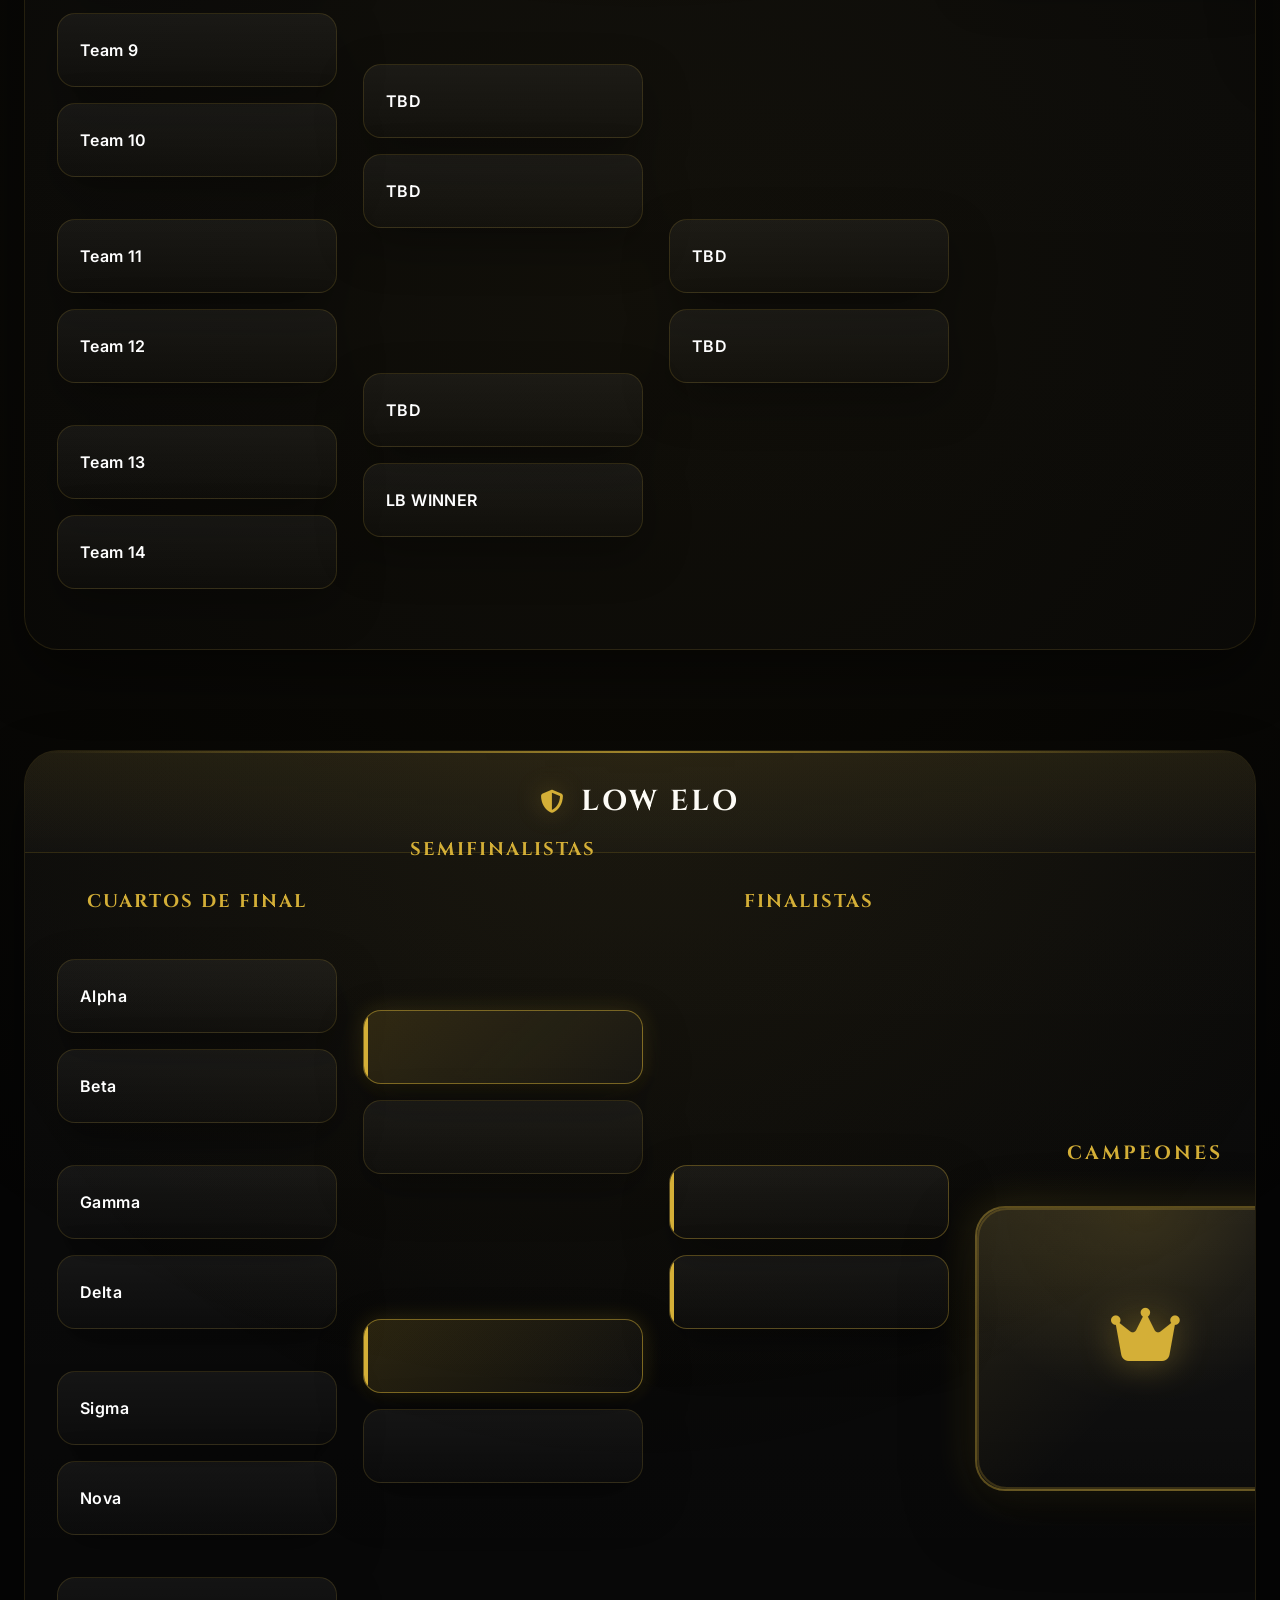
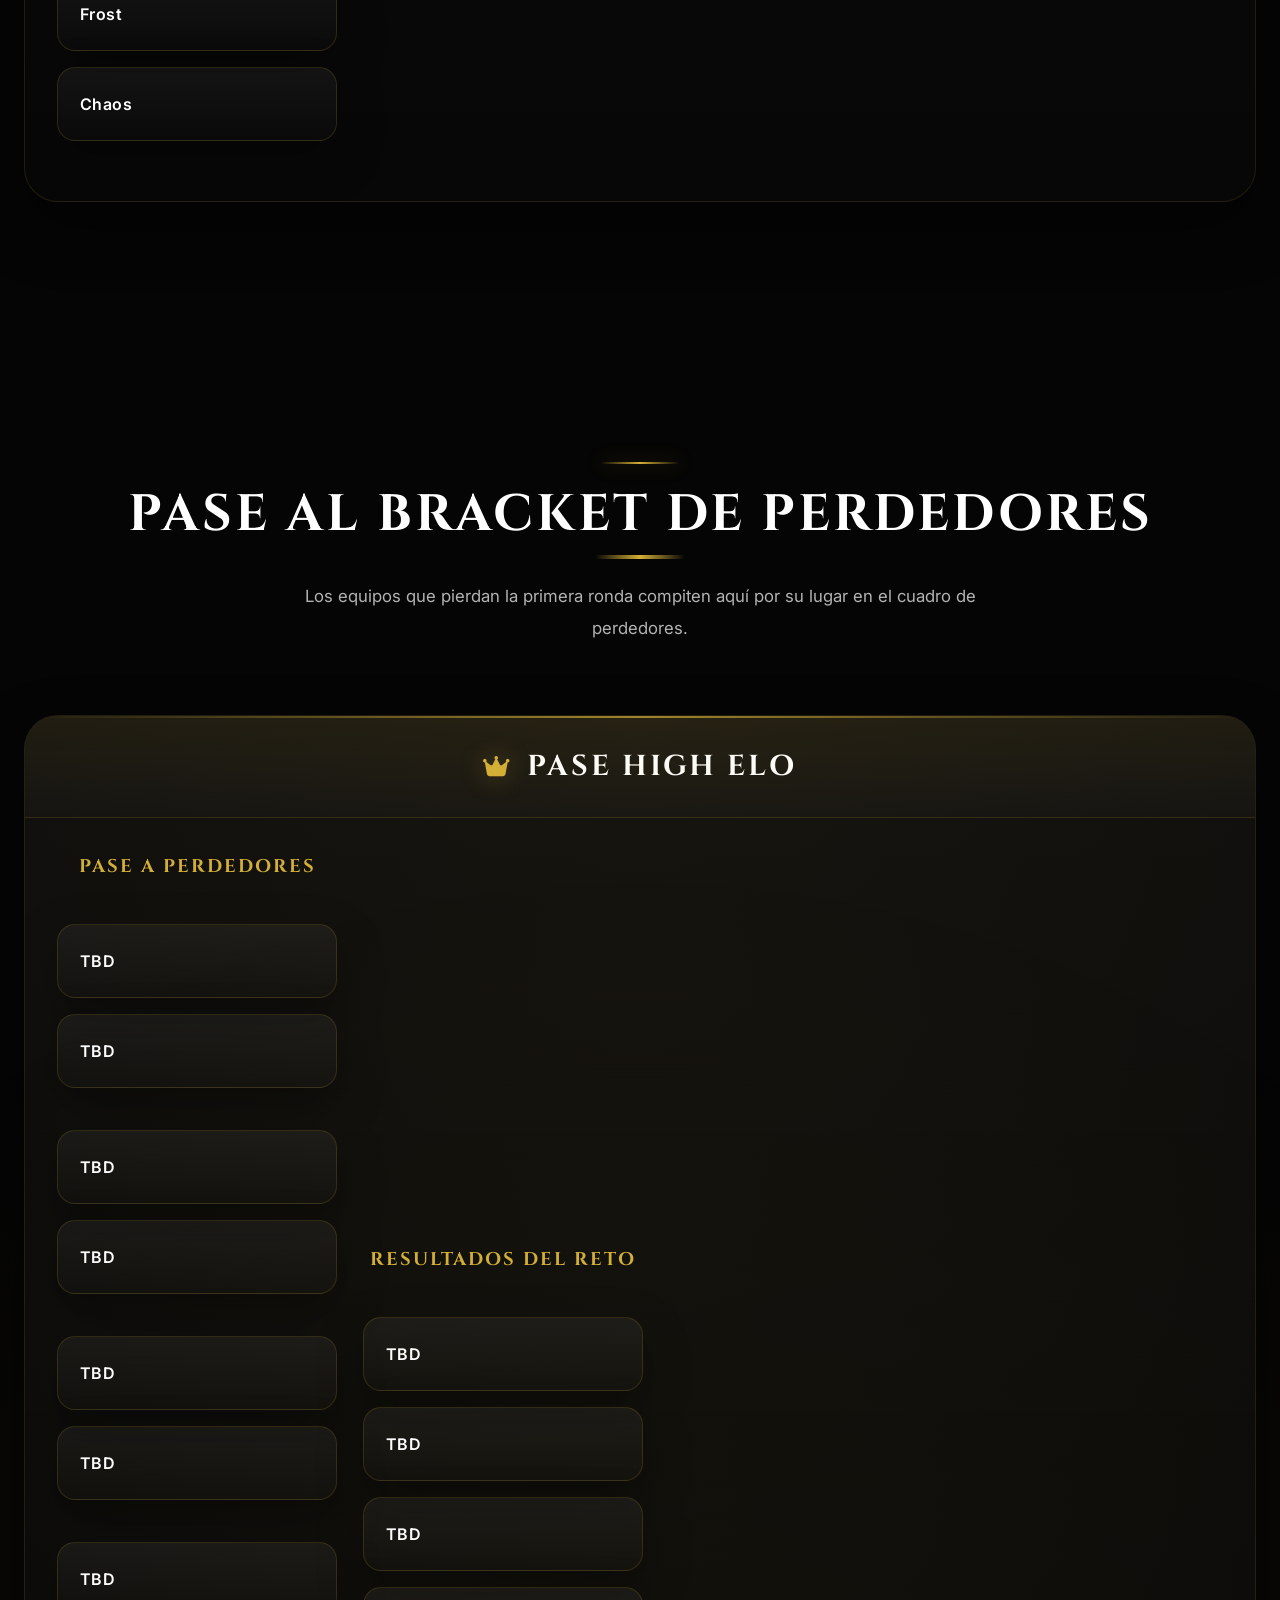
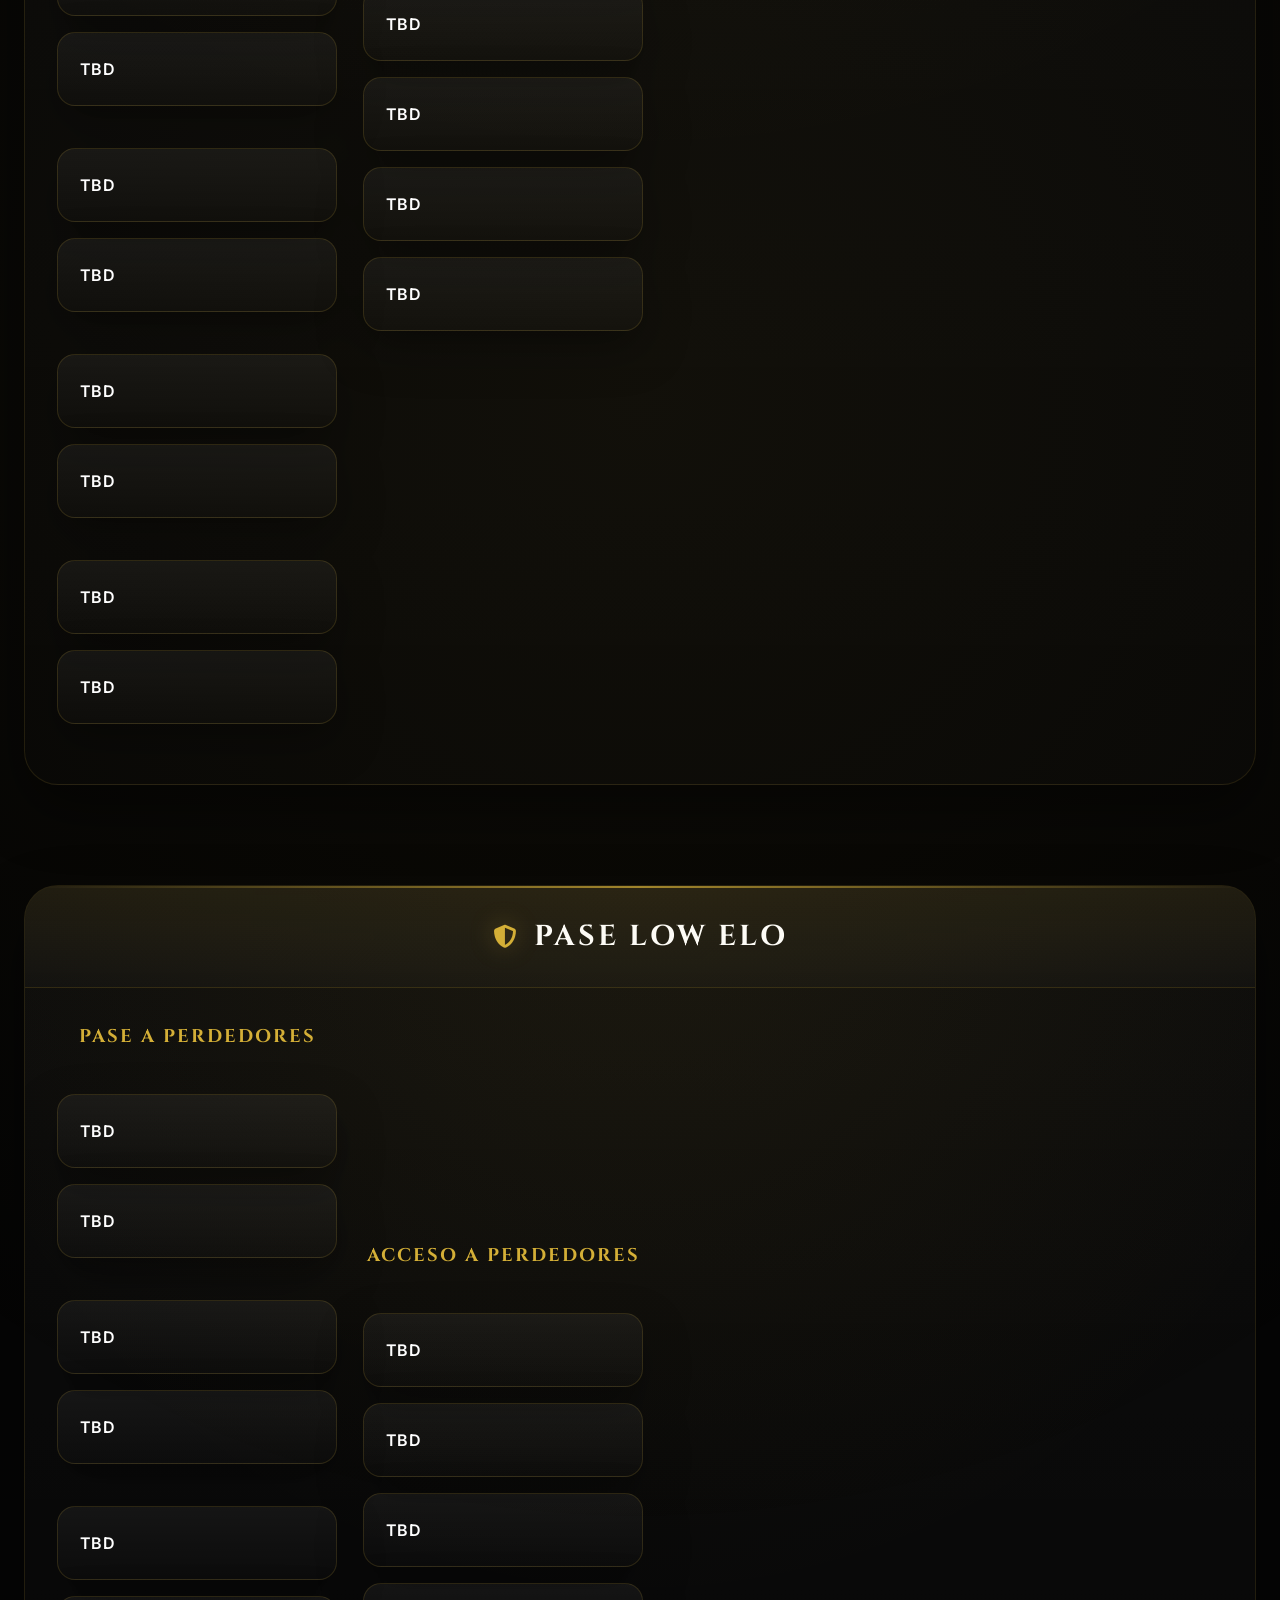
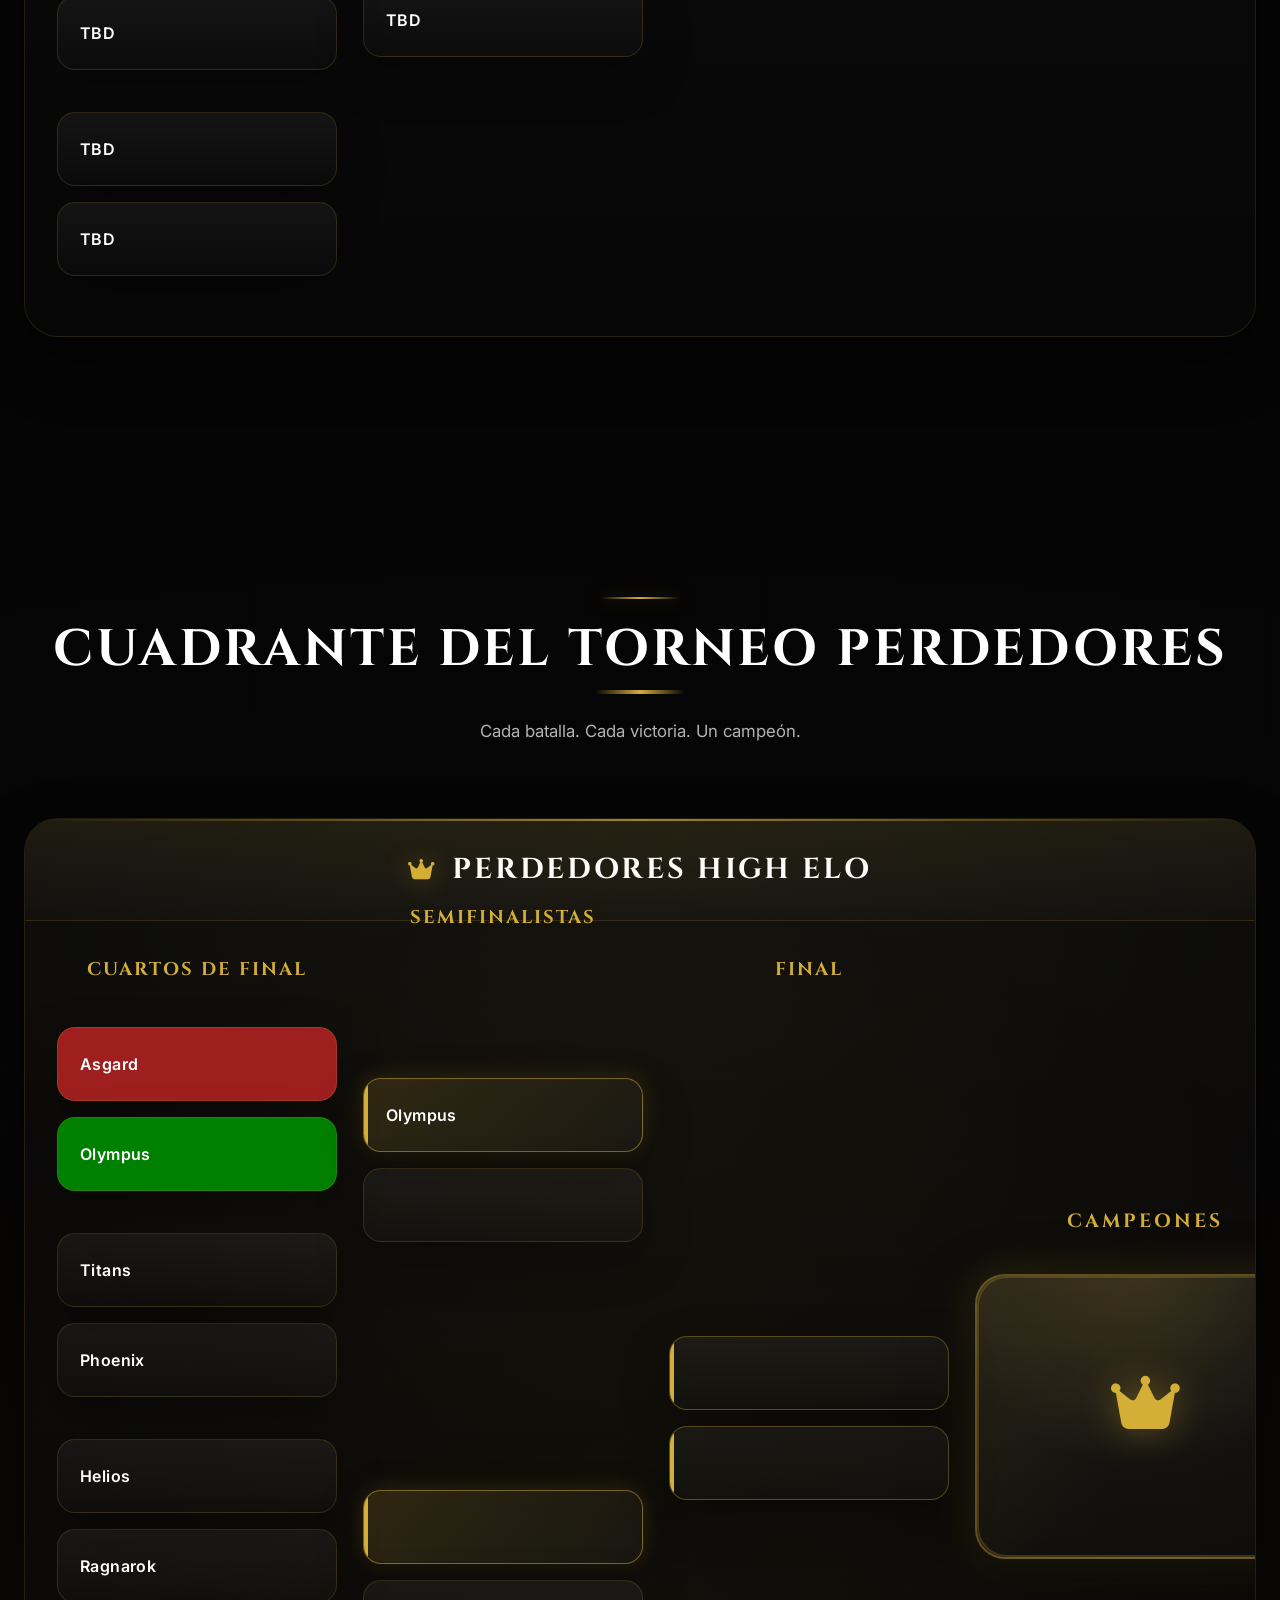
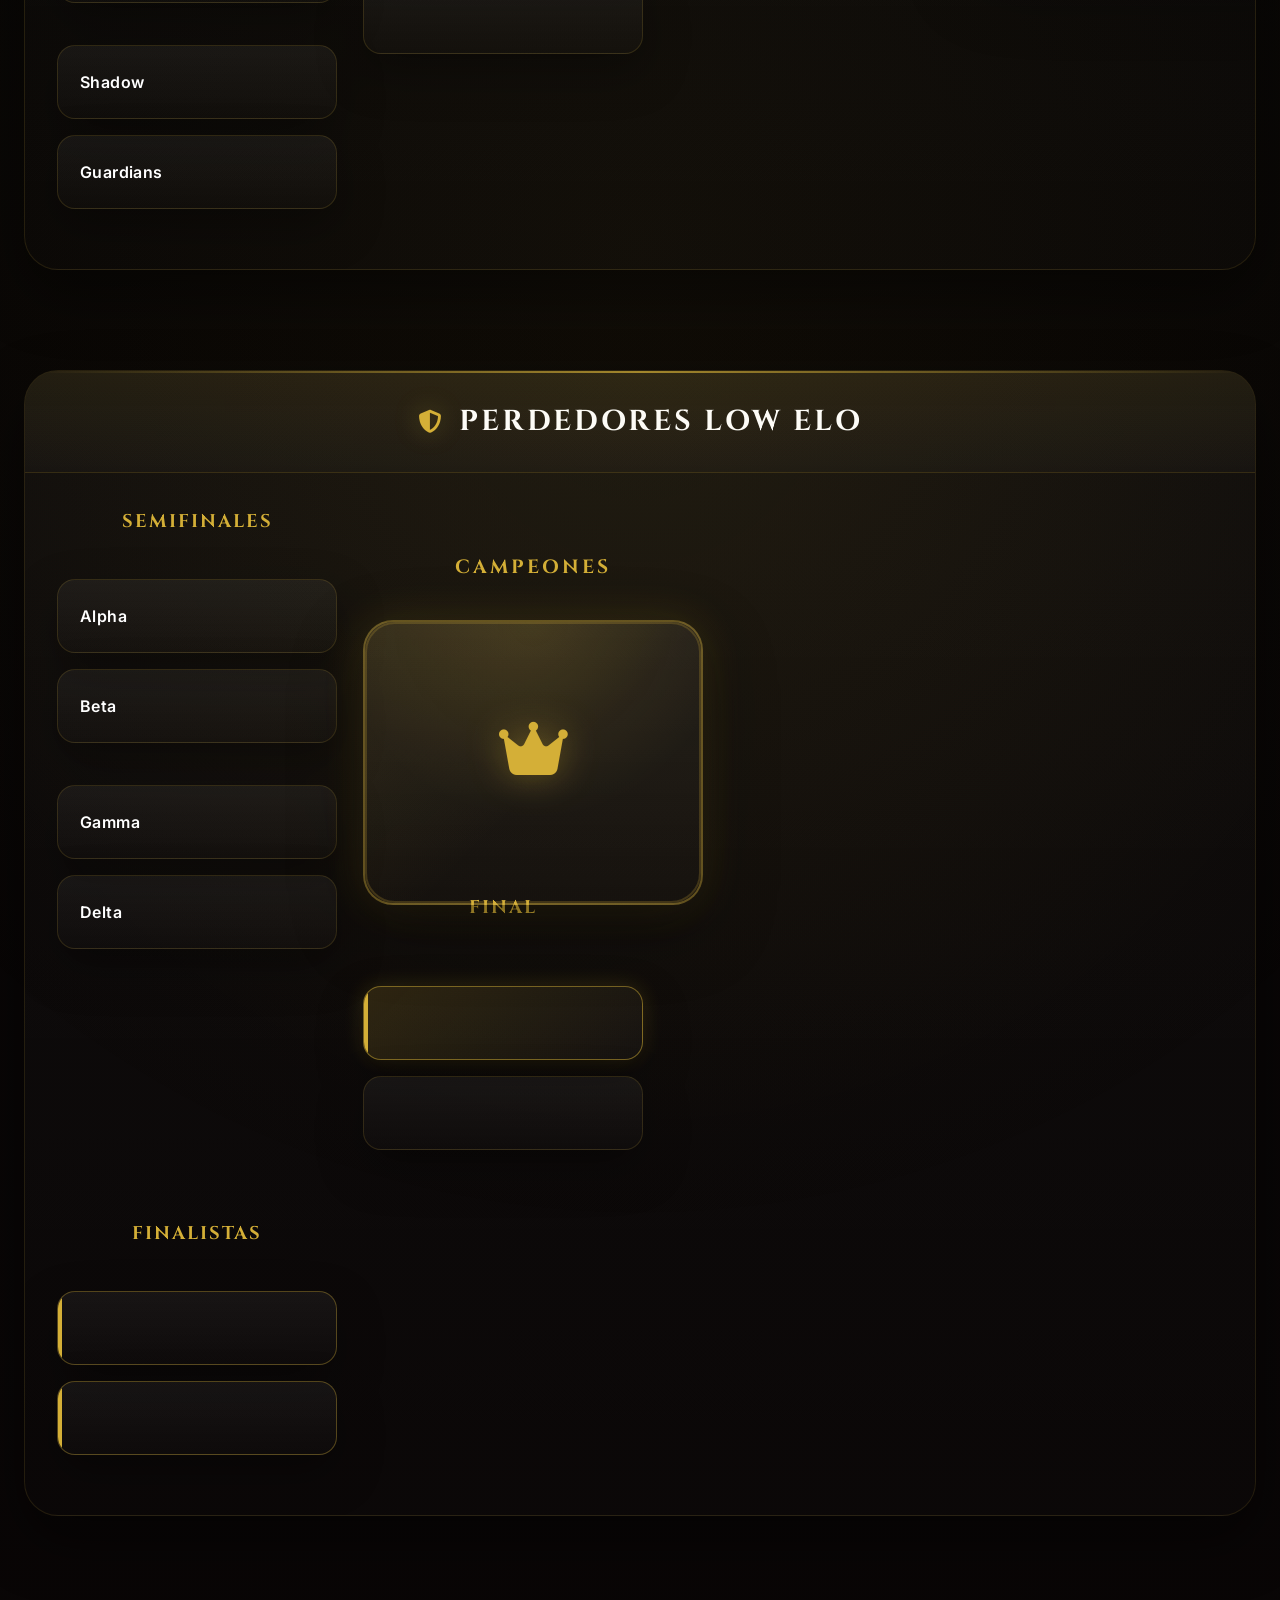
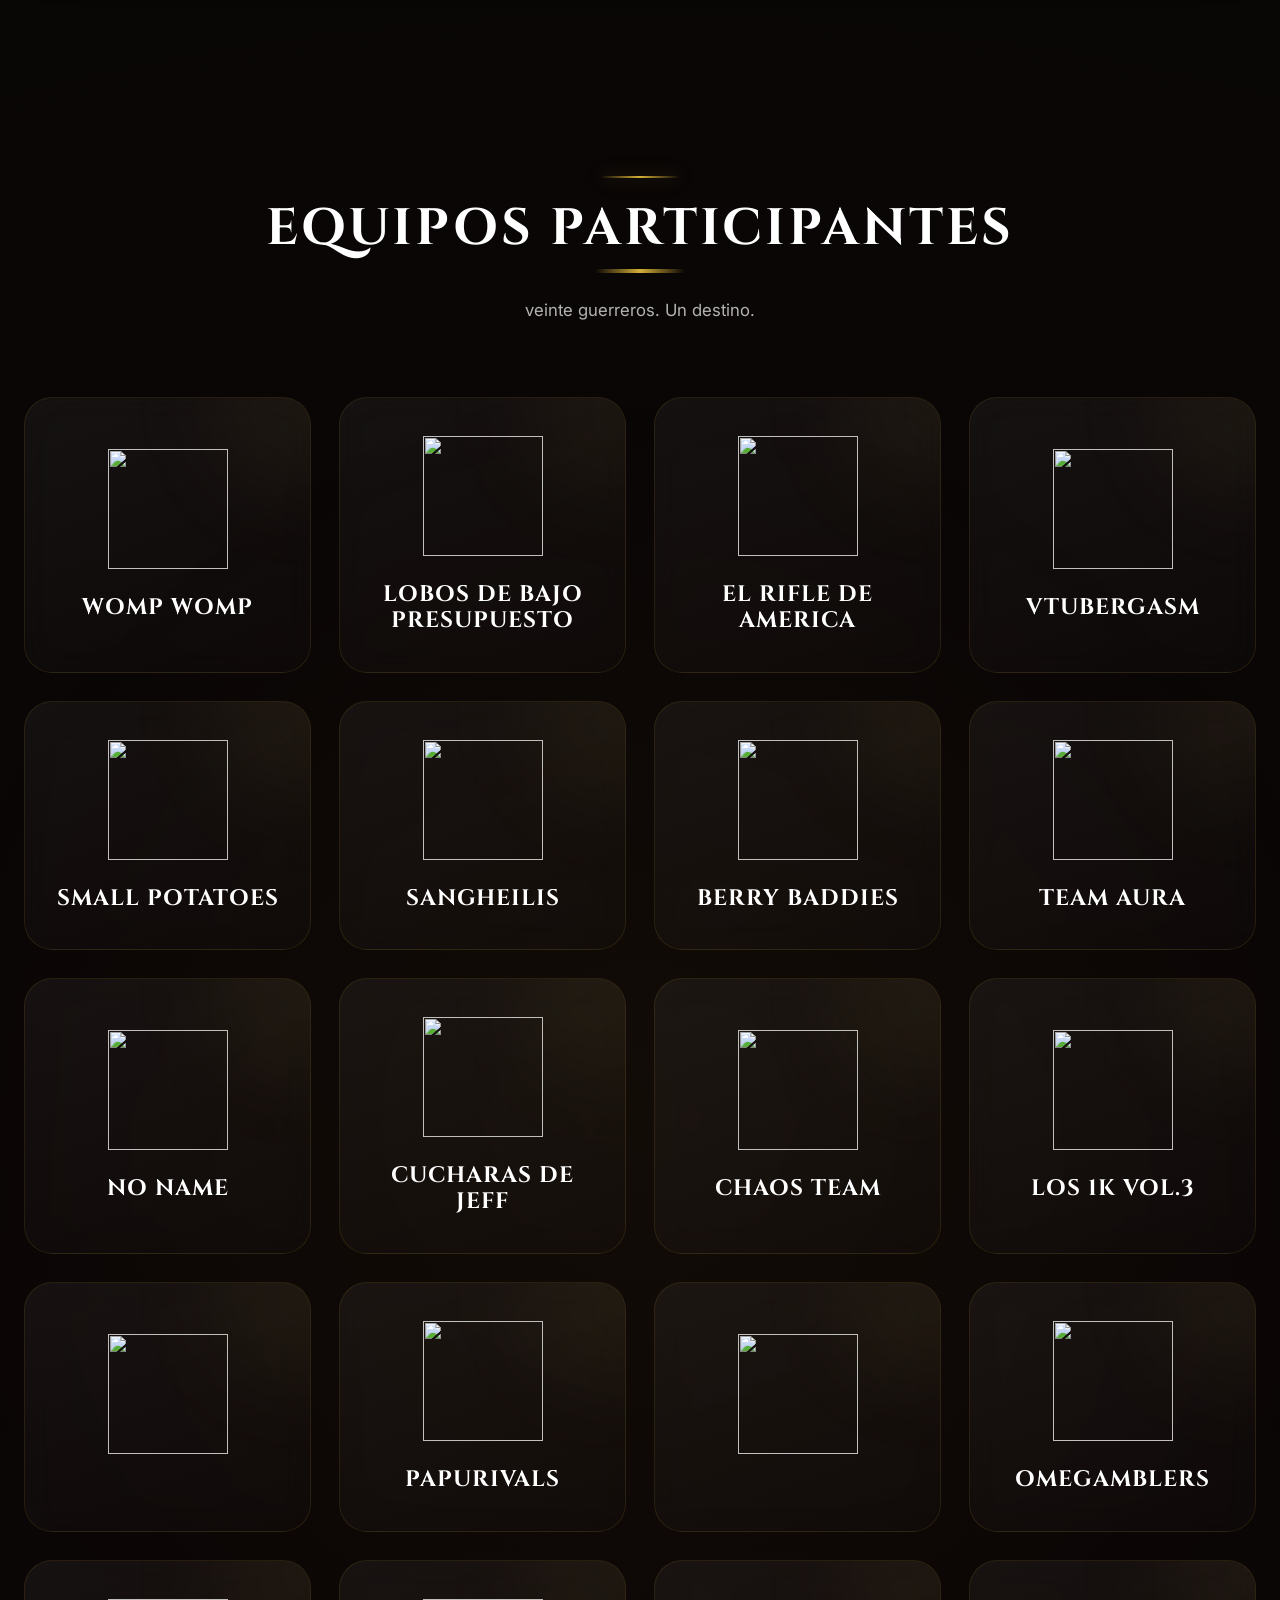
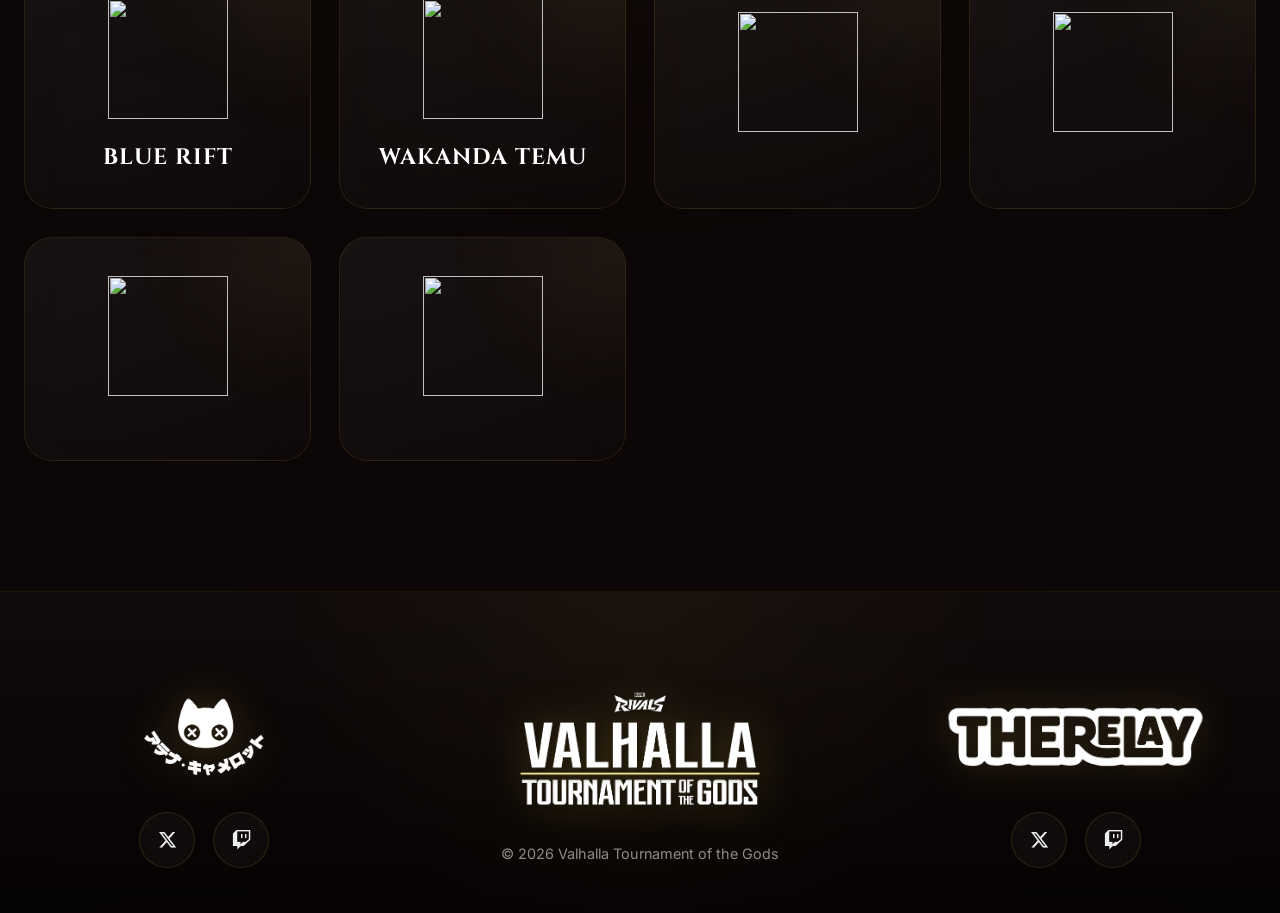
==== commit 91a9c6ba: "Actualiza pase high y contenido del torneo" ====
--- a/index.html
+++ b/index.html
@@ -1774,7 +1774,7 @@
 
                     <p>
 
-                        dieciseis guerreros. Un destino.
+                        veinte guerreros. Un destino.
 
                     </p>
 
--- a/css/style.css
+++ b/css/style.css
@@ -2314,6 +2314,14 @@
 
 }
 
+.match-upcoming-only {
+    justify-content: center;
+    min-height: 58px;
+    color: var(--color-text-muted);
+    font-family: var(--font-title);
+    letter-spacing: 2px;
+}
+
 .team {
 
     display: flex;
@@ -2336,8 +2344,8 @@
 
 .team img {
 
-    width: 58px;
-    height: 58px;
+    width: calc(58px * var(--team-logo-size, 1));
+    height: calc(58px * var(--team-logo-size, 1));
 
     object-fit: contain;
 
@@ -2690,8 +2698,8 @@
 
     position: relative;
 
-    width: 120px;
-    height: 120px;
+    width: calc(120px * var(--team-logo-size, 1));
+    height: calc(120px * var(--team-logo-size, 1));
 
     object-fit: contain;
 
--- a/css/bracket.css
+++ b/css/bracket.css
@@ -1879,3 +1879,48 @@
 [data-bracket-id="low-loser"] > .bracket > .round:nth-child(2) .match:nth-child(2) { grid-row: 1 / 3; }
 [data-bracket-id="low-loser"] > .bracket > .champion { grid-column: 3; grid-row: 1; }
 
+/* Low Elo: seis equipos, tres cuartos. El tercer ganador se enfrenta al
+   campeón de Perdedores Low en la segunda semifinal. */
+[data-bracket-id="low"] > .bracket {
+    min-height: 700px;
+}
+
+[data-bracket-id="low"] > .bracket > .round {
+    display: grid;
+    grid-template-rows: repeat(3, 164px);
+    align-items: center;
+    align-content: start;
+    row-gap: 42px;
+}
+
+[data-bracket-id="low"] > .bracket > .round:nth-child(1) .match:nth-child(2) { grid-row: 1; }
+[data-bracket-id="low"] > .bracket > .round:nth-child(1) .match:nth-child(3) { grid-row: 2; }
+[data-bracket-id="low"] > .bracket > .round:nth-child(1) .match:nth-child(4) { grid-row: 3; }
+[data-bracket-id="low"] > .bracket > .round:nth-child(2) .match:nth-child(2) { grid-row: 1 / 3; }
+[data-bracket-id="low"] > .bracket > .round:nth-child(2) .match:nth-child(3) { grid-row: 3 / 4; }
+[data-bracket-id="low"] > .bracket > .round:nth-child(3) .match:nth-child(2) { grid-row: 1 / 4; }
+
+[data-bracket-id="low-pass"] > .bracket {
+    min-height: 700px;
+}
+[data-bracket-id="low-pass"] > .bracket > .round {
+    grid-template-rows: repeat(3, 164px);
+}
+[data-bracket-id="low-pass"] > .bracket > .round .match:nth-child(4) { grid-row: 3; }
+
+/* Perdedores Low tiene una sola final; su campeón entra a la segunda
+   semifinal del cuadro Low principal. */
+[data-bracket-id="low-loser"] > .bracket {
+    grid-template-columns: 280px 340px;
+    min-width: 646px;
+    min-height: 320px;
+}
+[data-bracket-id="low-loser"] > .bracket > .round {
+    display: grid;
+    grid-template-rows: 164px;
+    align-items: center;
+    align-content: start;
+}
+[data-bracket-id="low-loser"] > .bracket > .round:nth-child(1) .match:nth-child(2) { grid-row: 1; }
+[data-bracket-id="low-loser"] > .bracket > .champion { grid-column: 2; grid-row: 1; }
+
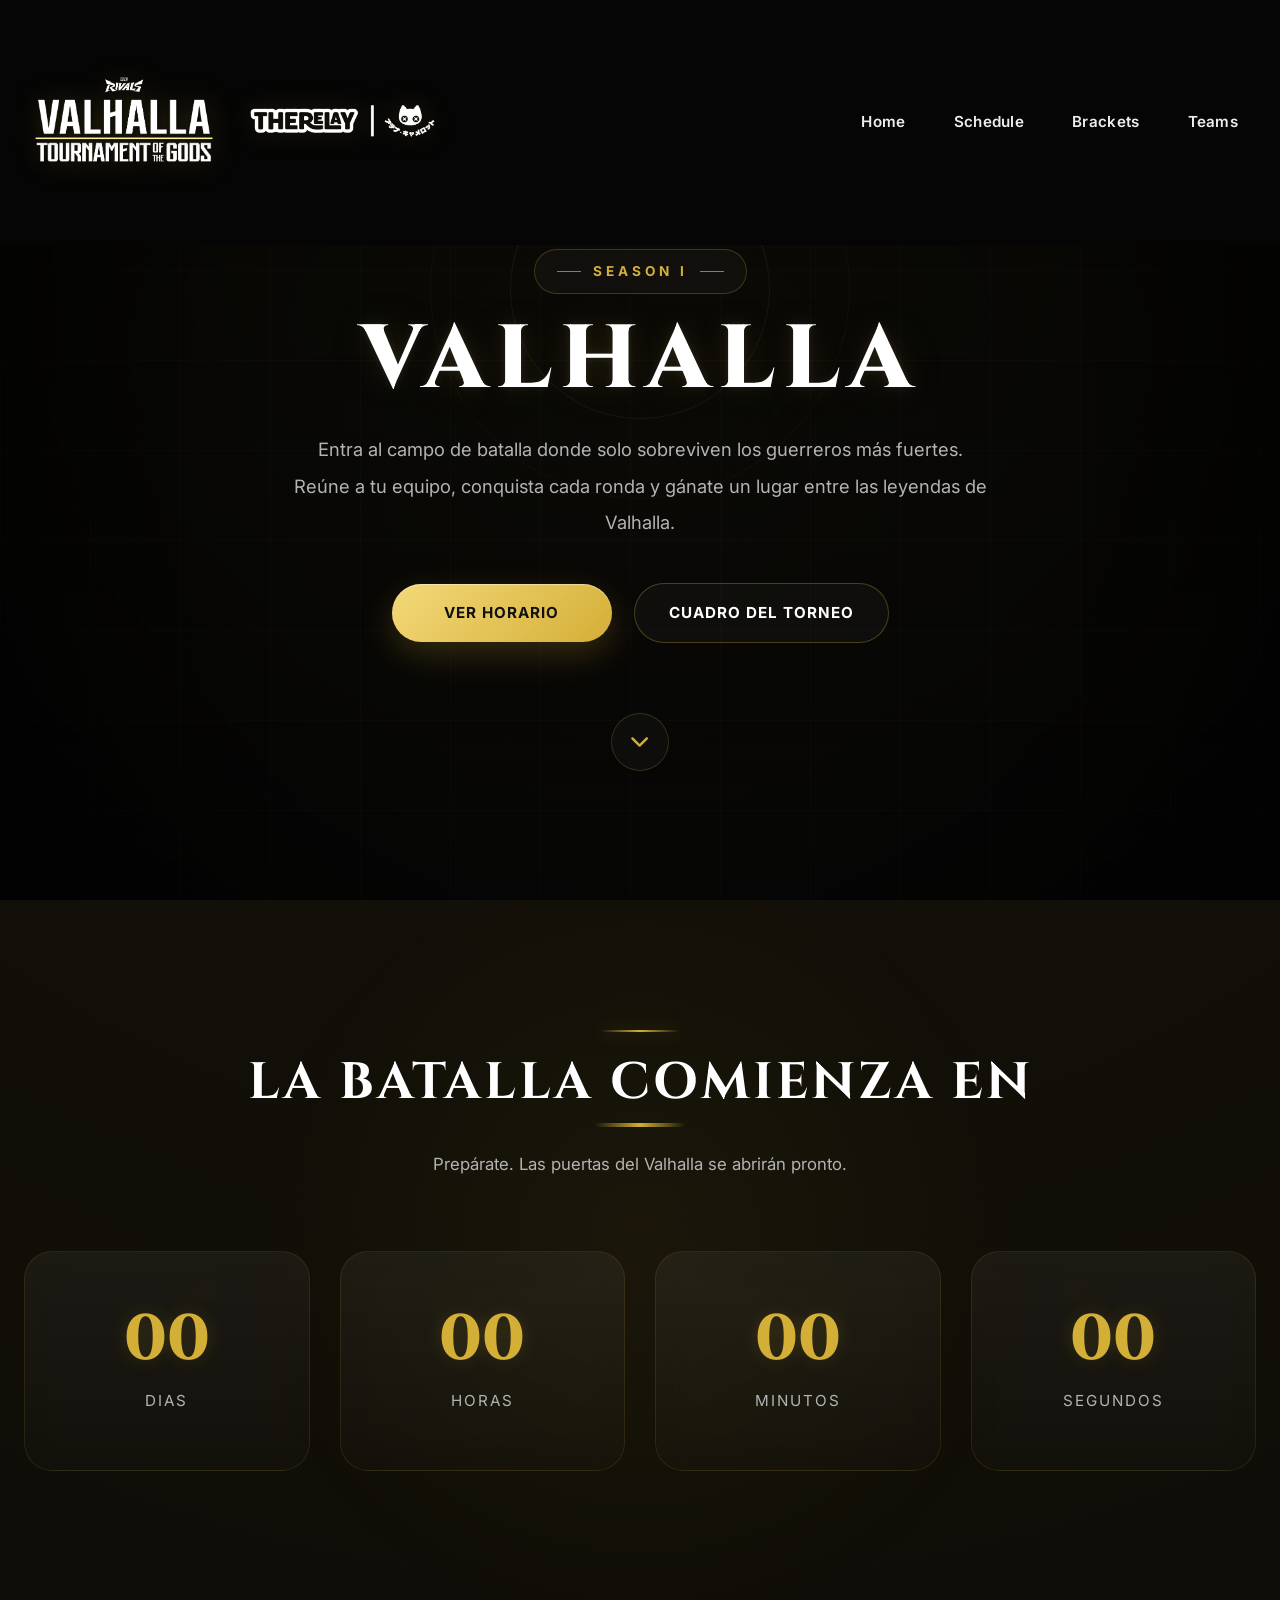
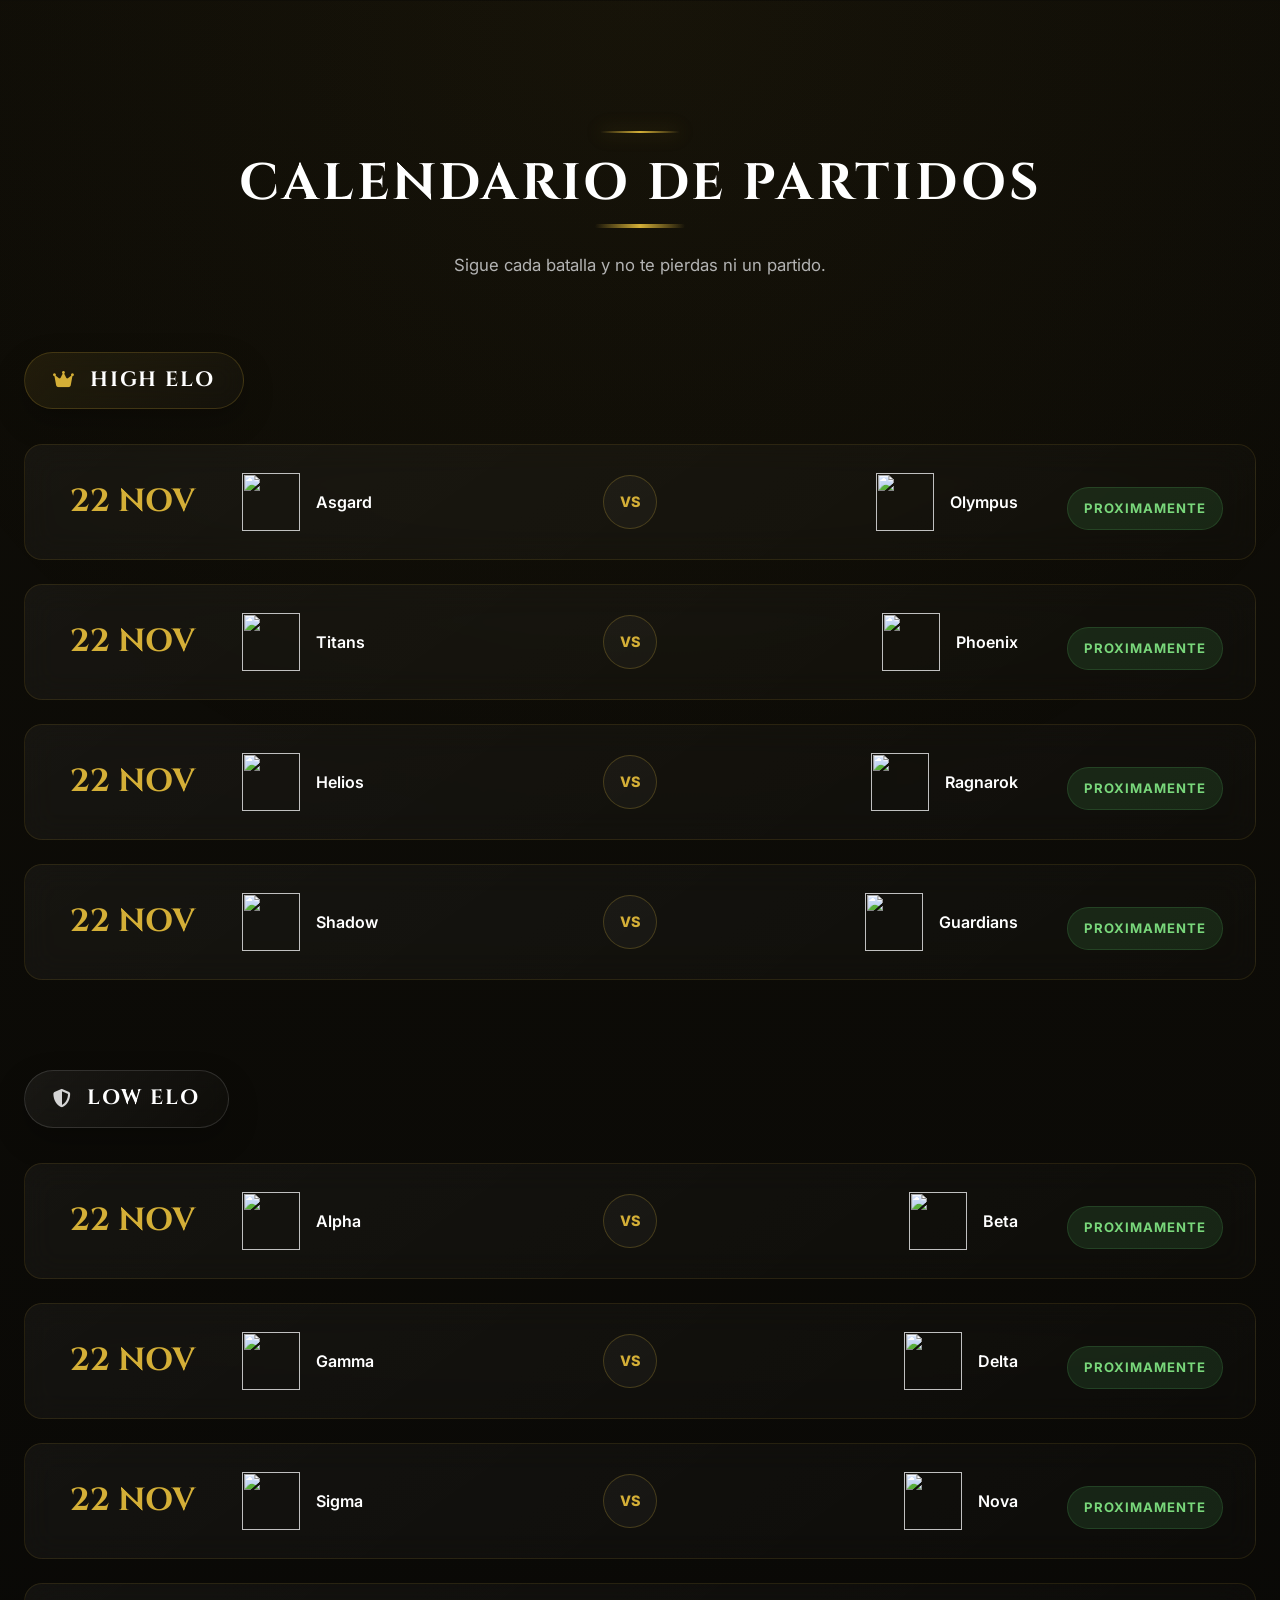
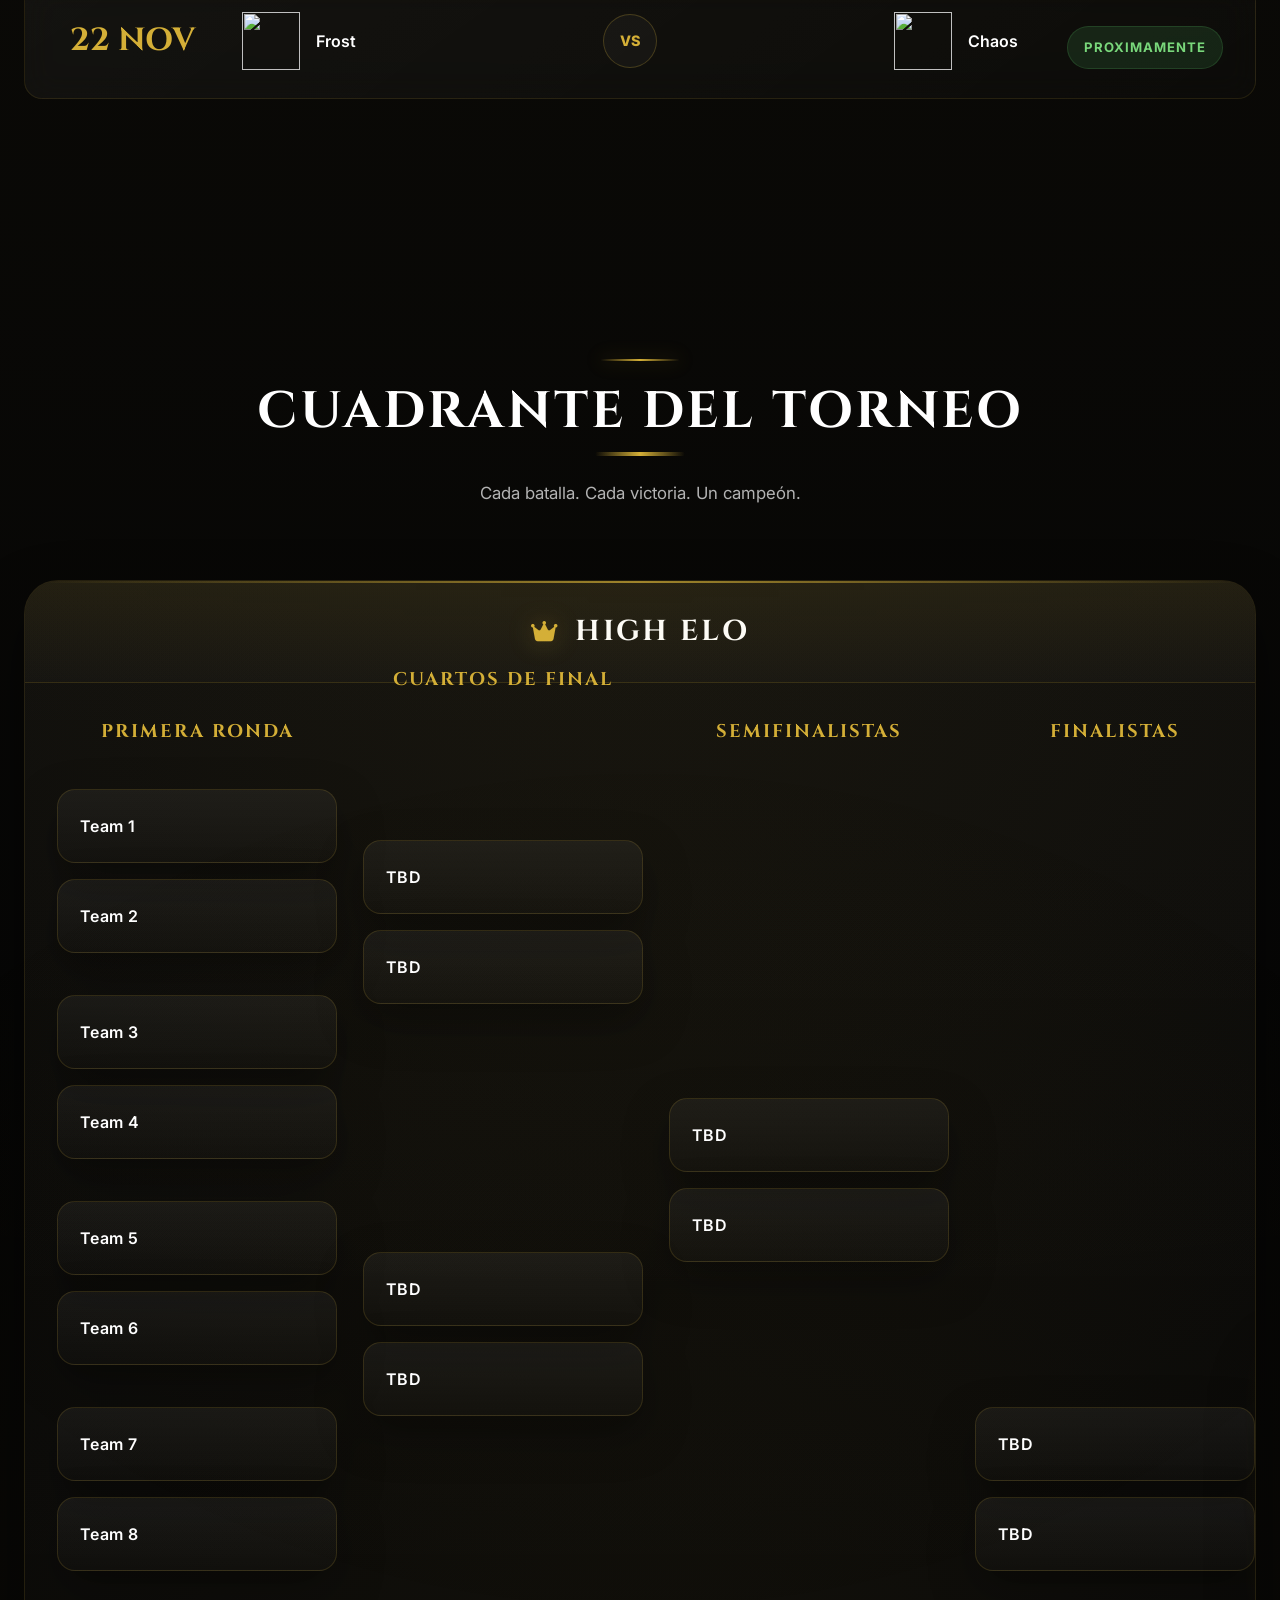
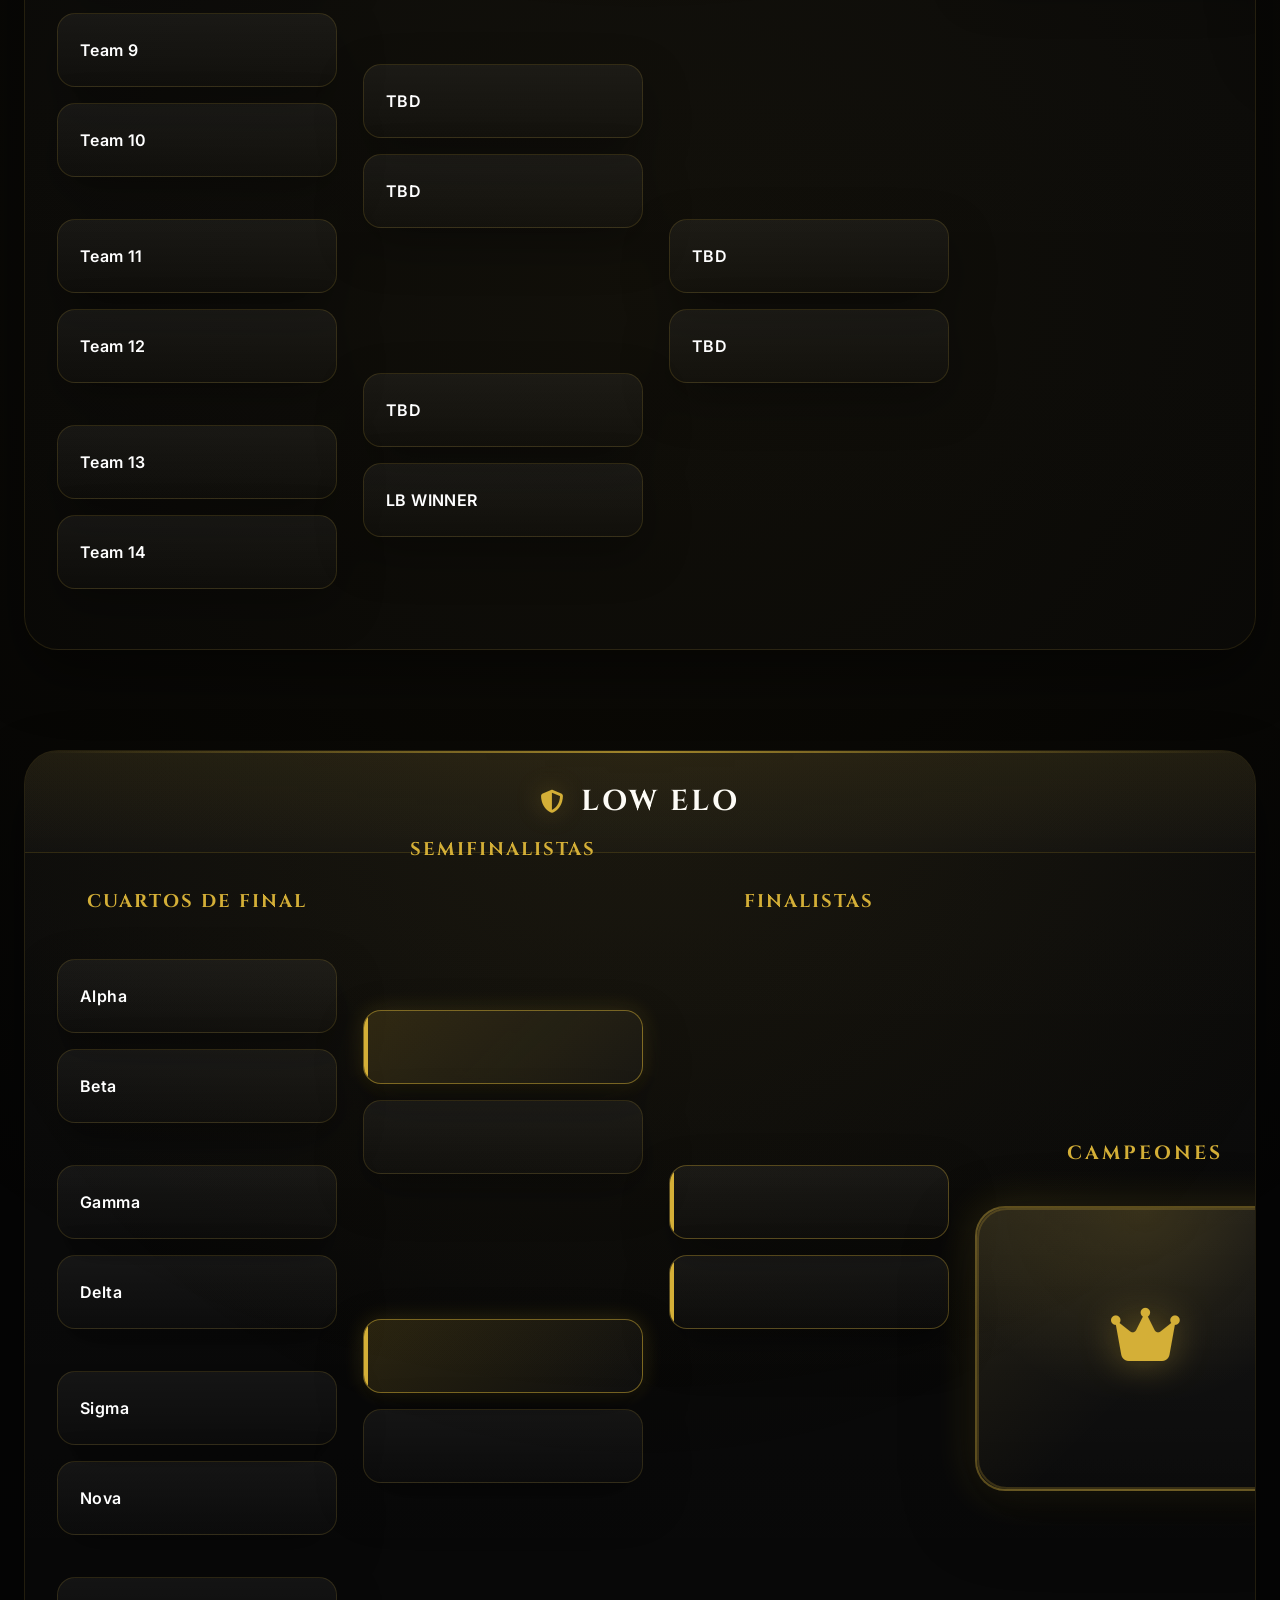
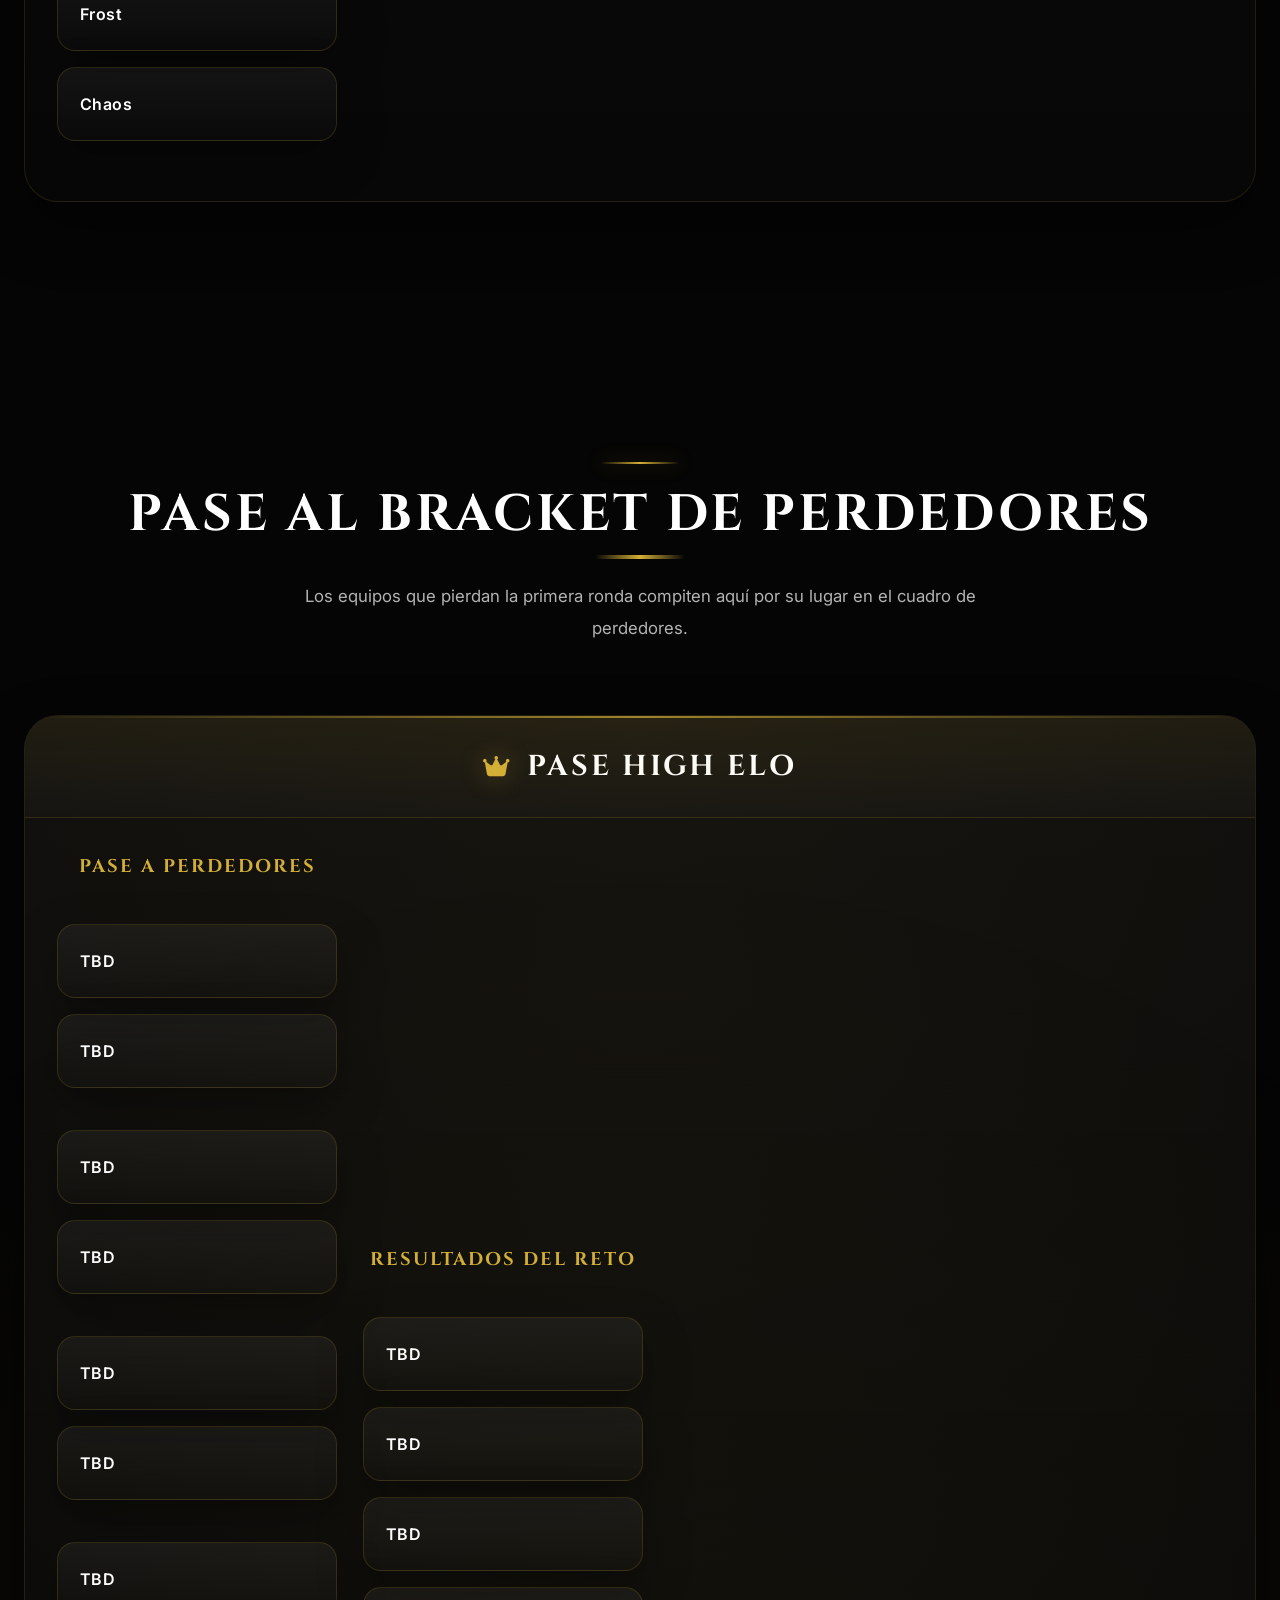
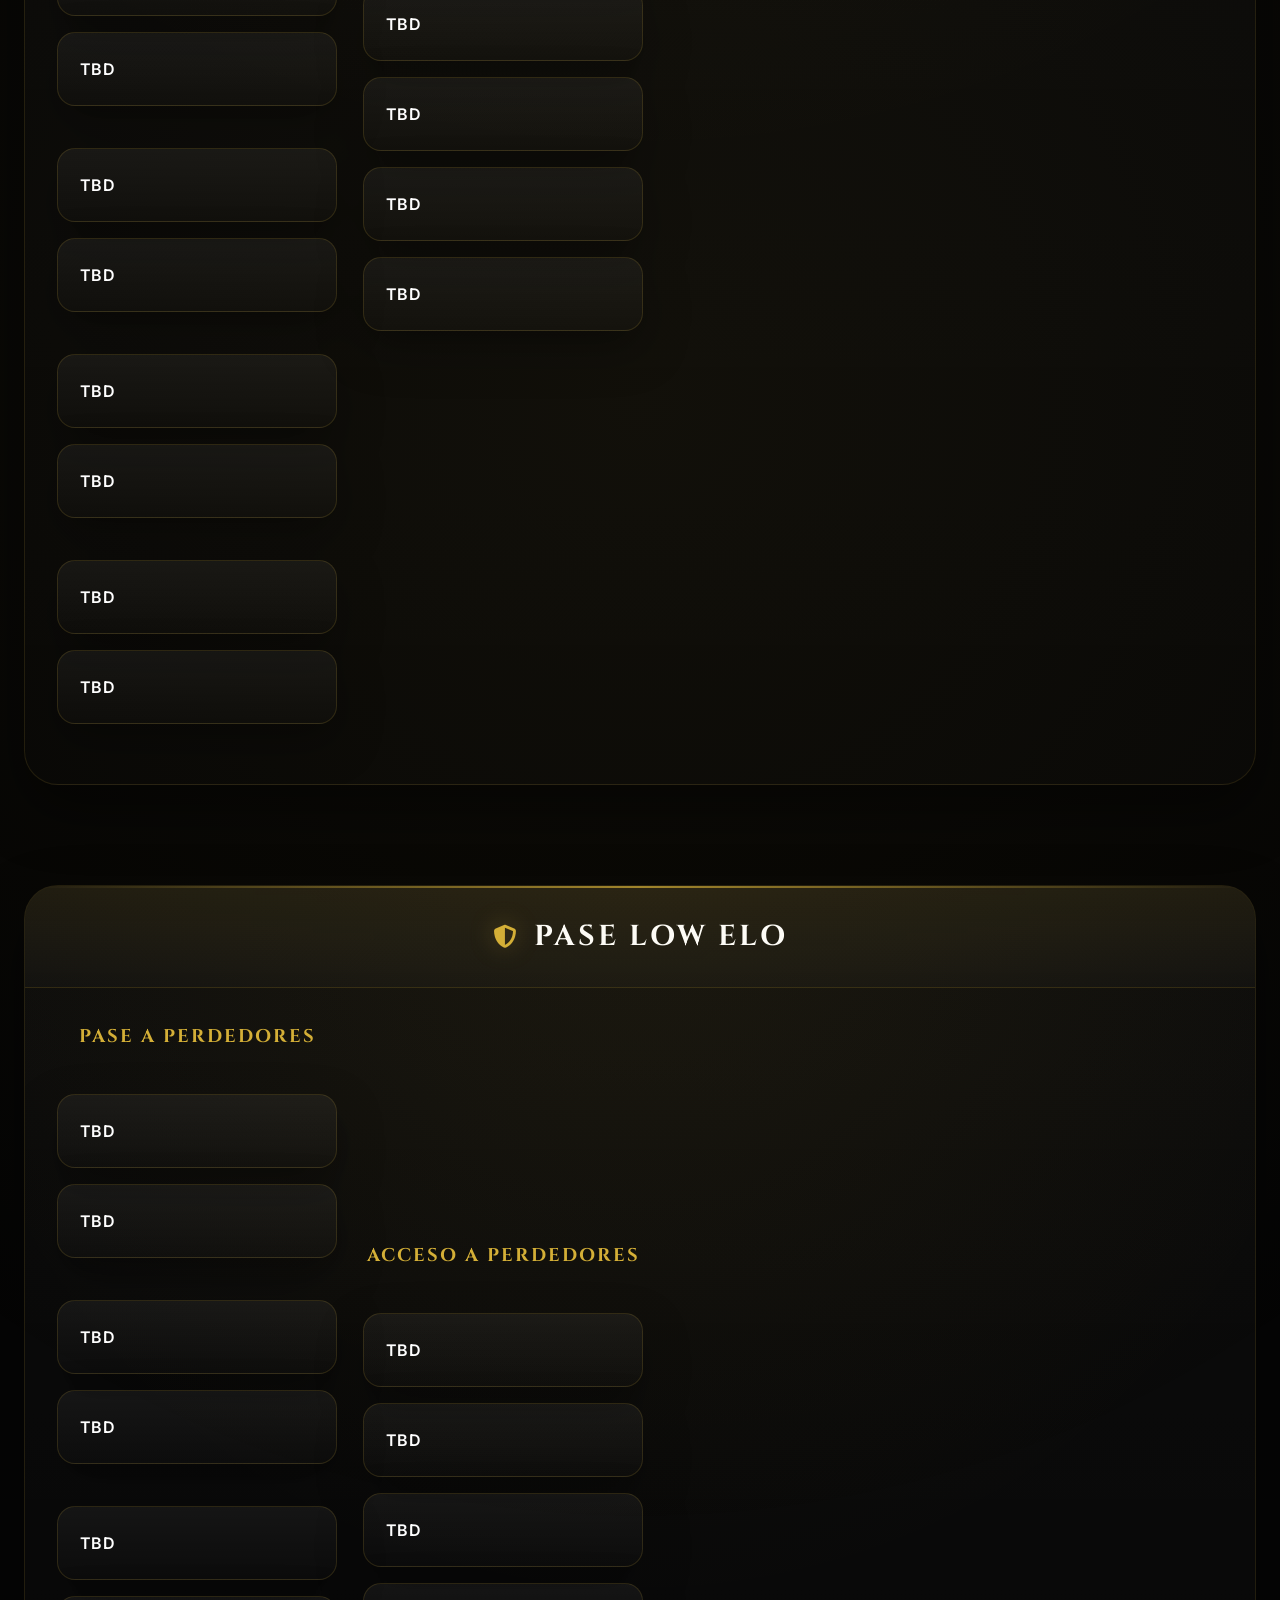
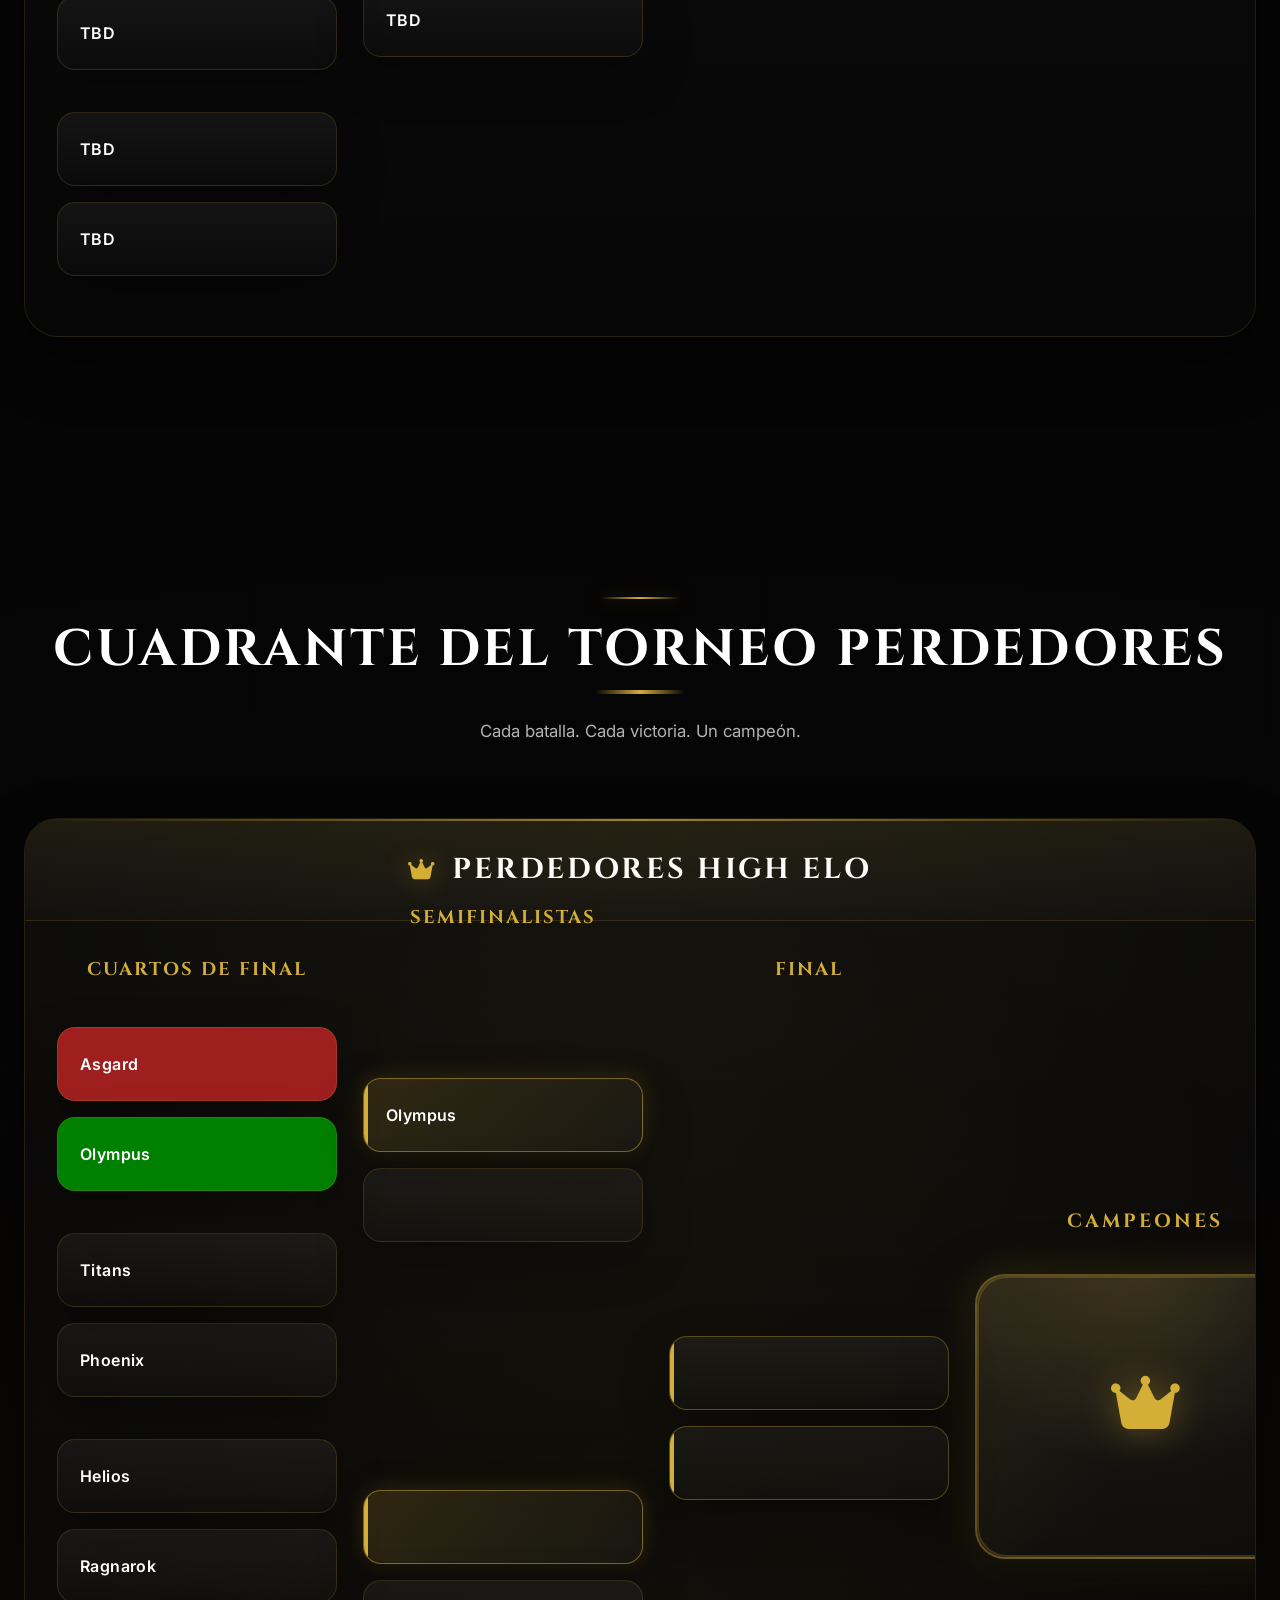
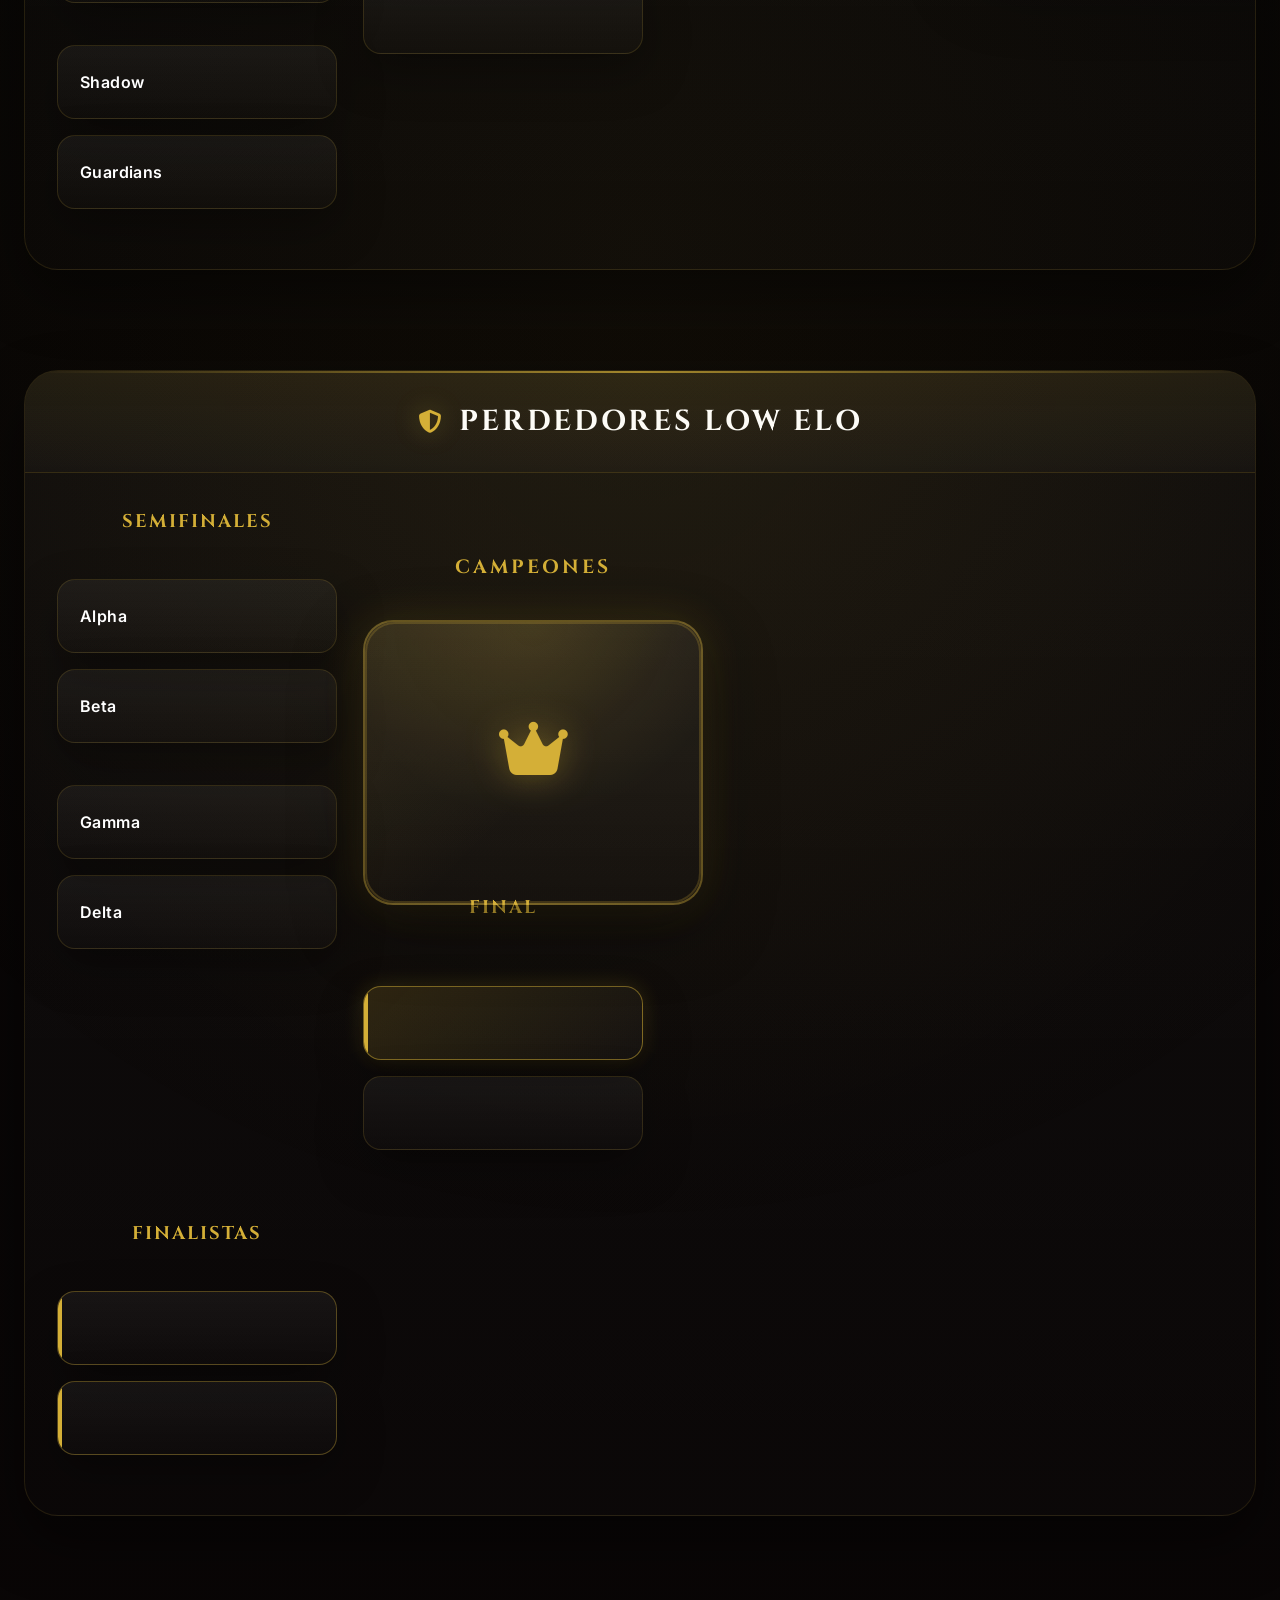
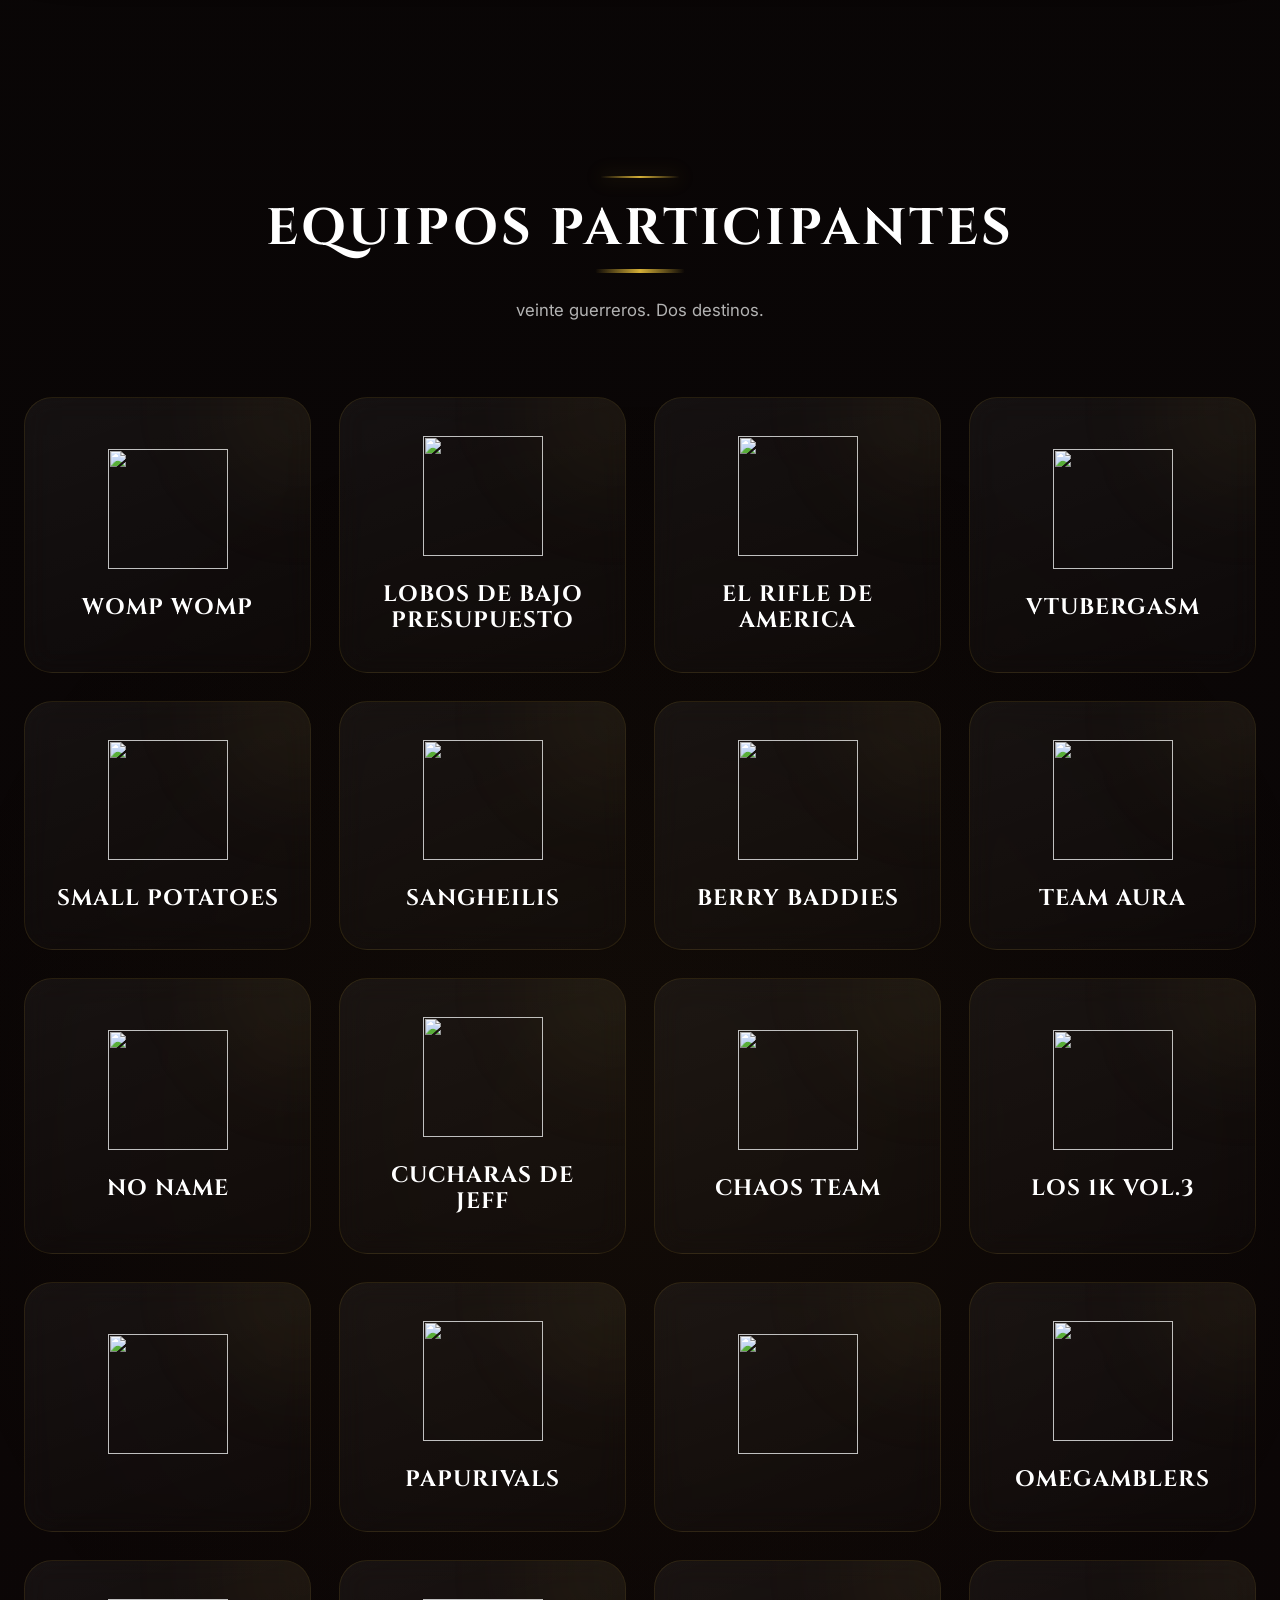
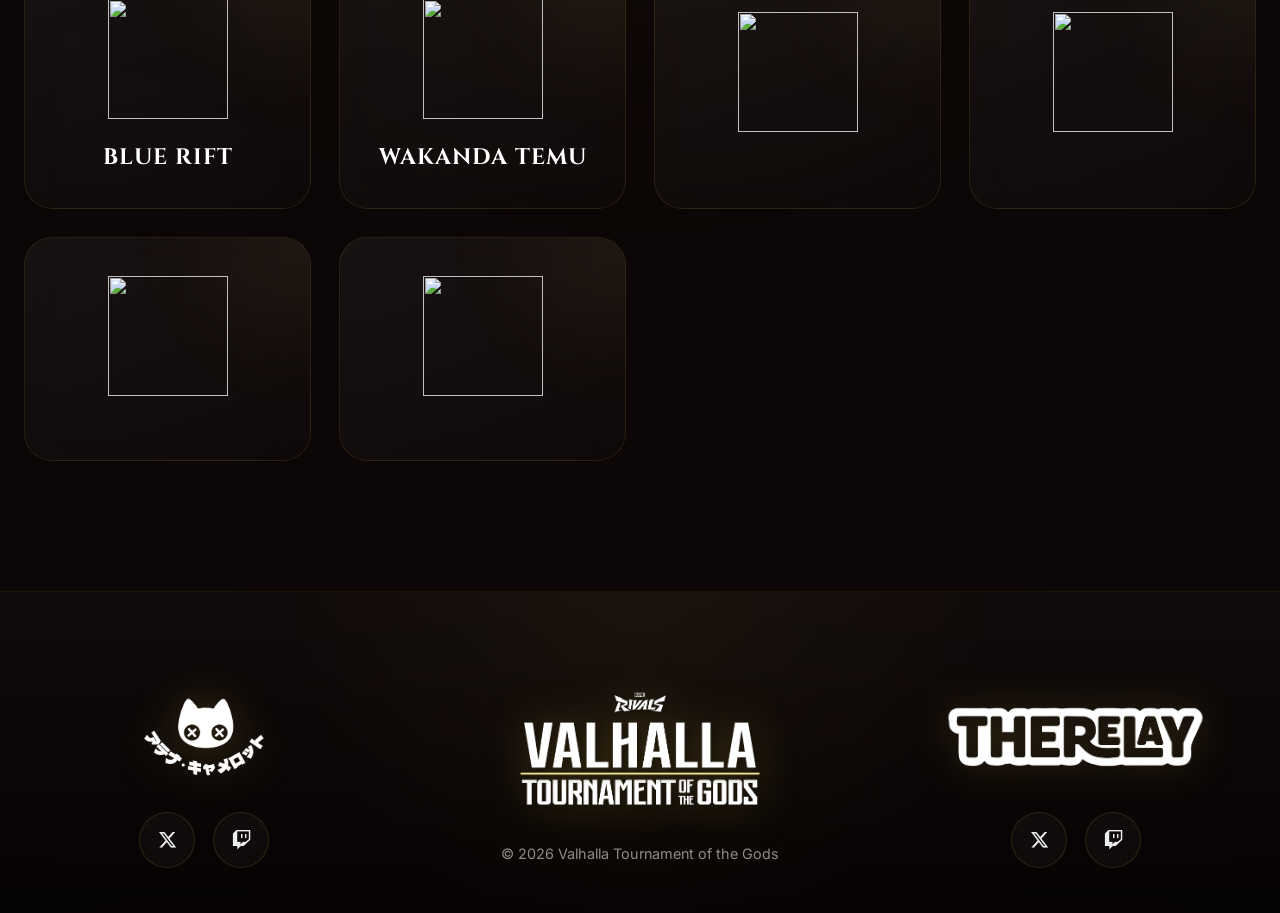
==== commit 3bec137b: "Actualiza lema de participantes" ====
--- a/index.html
+++ b/index.html
@@ -1774,7 +1774,7 @@
 
                     <p>
 
-                        veinte guerreros. Un destino.
+                        veinte guerreros. Dos destinos.
 
                     </p>
 
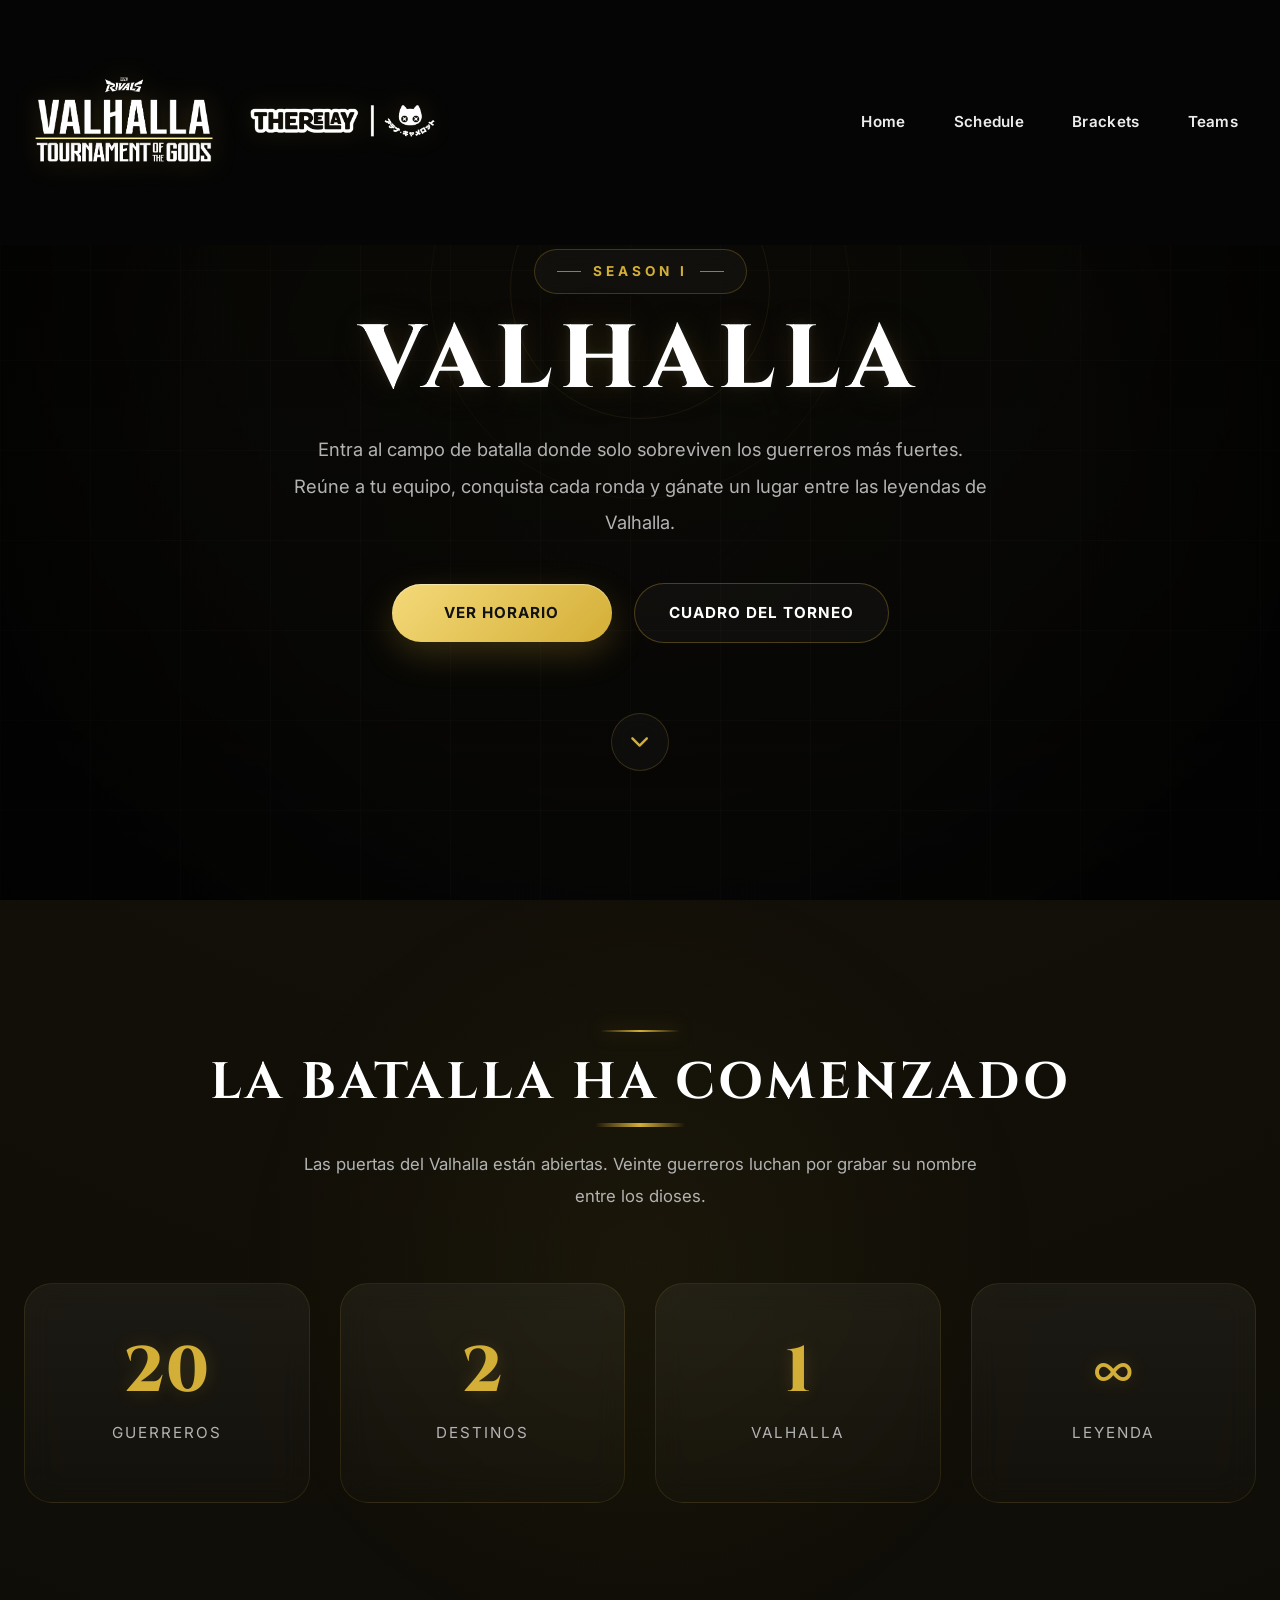
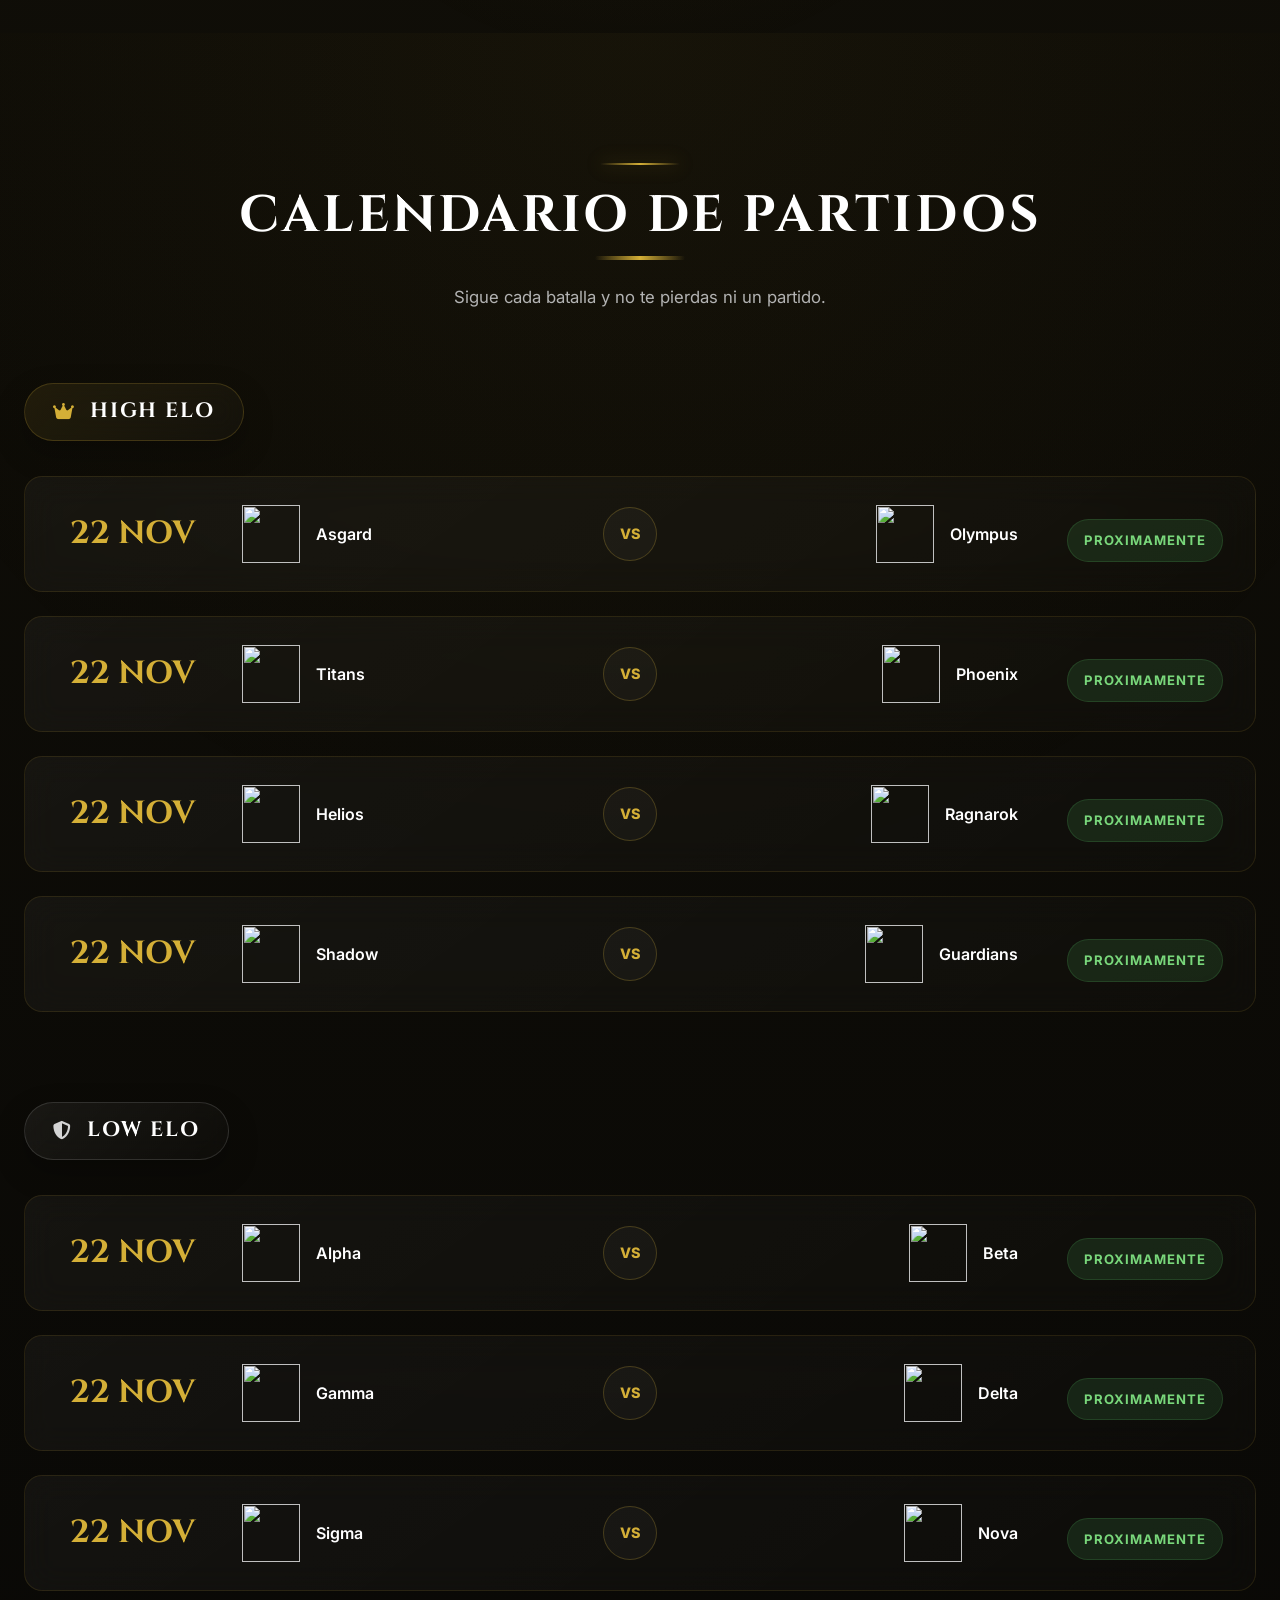
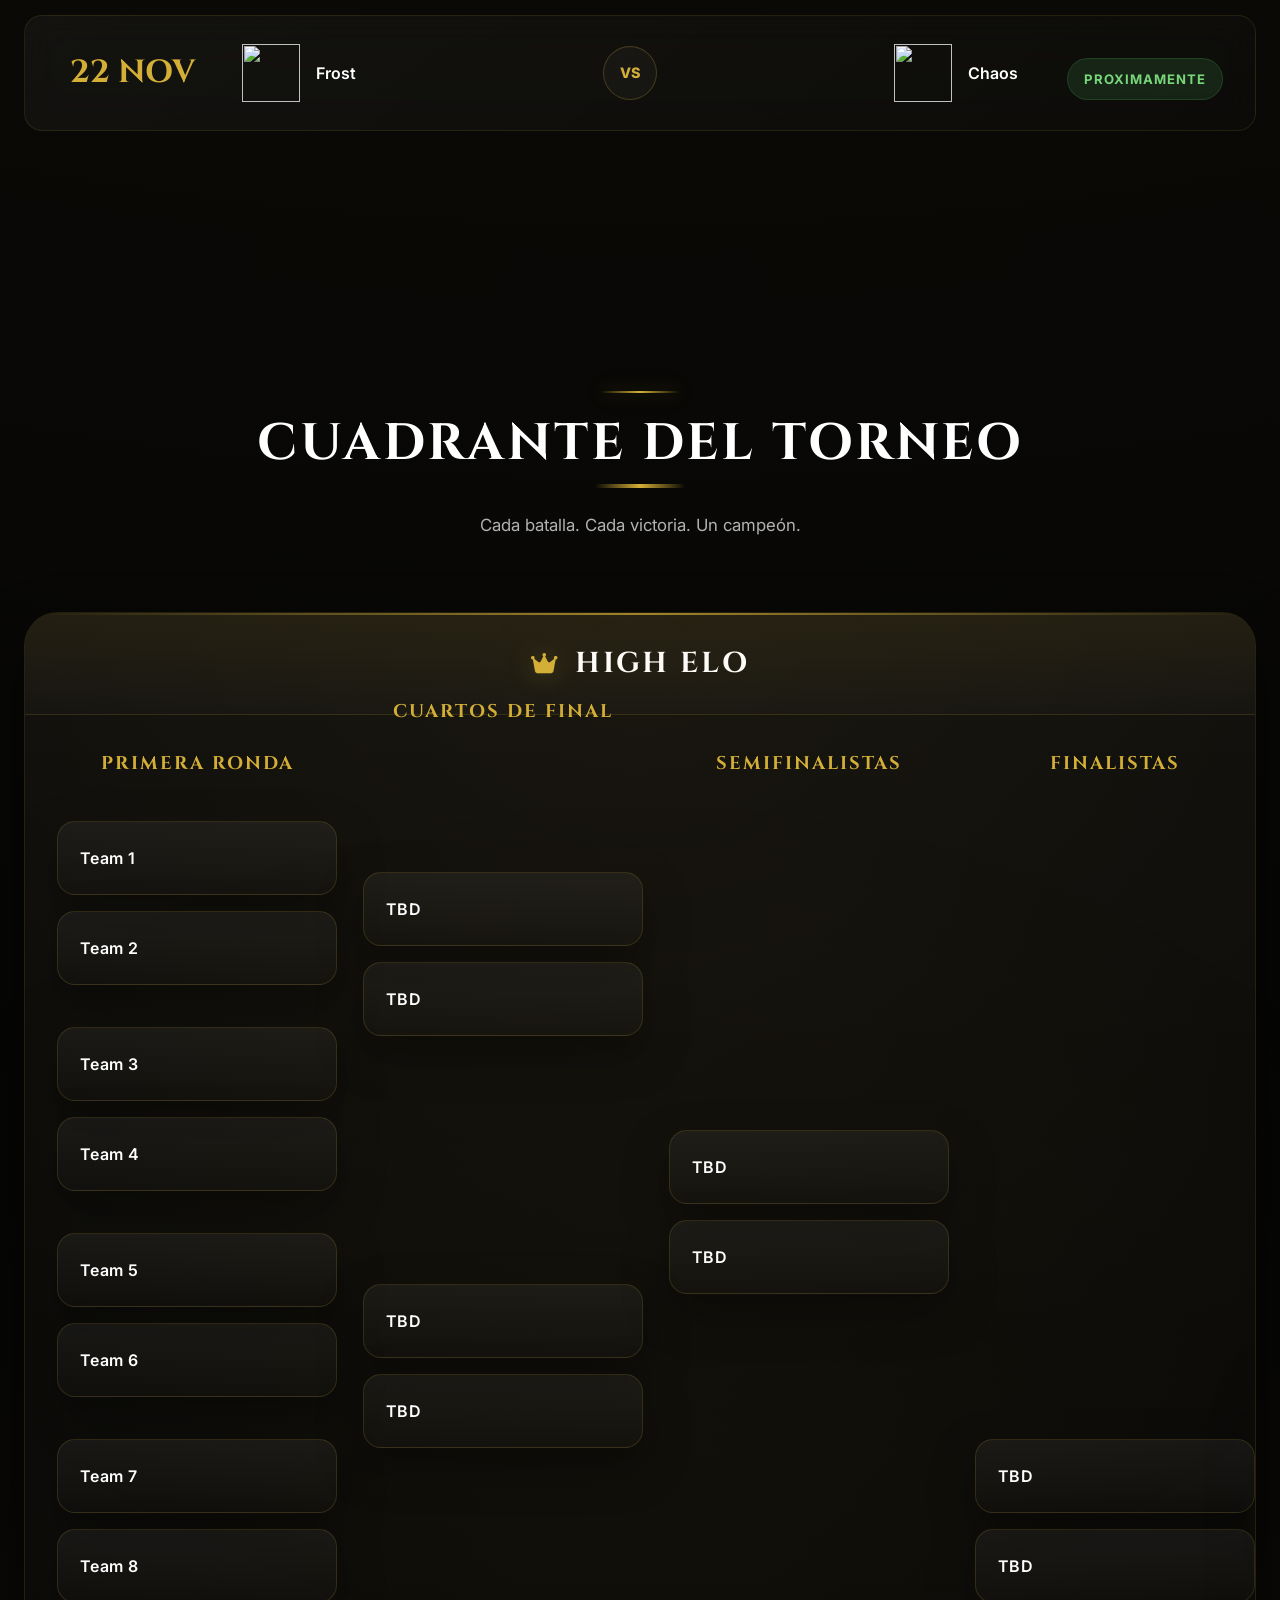
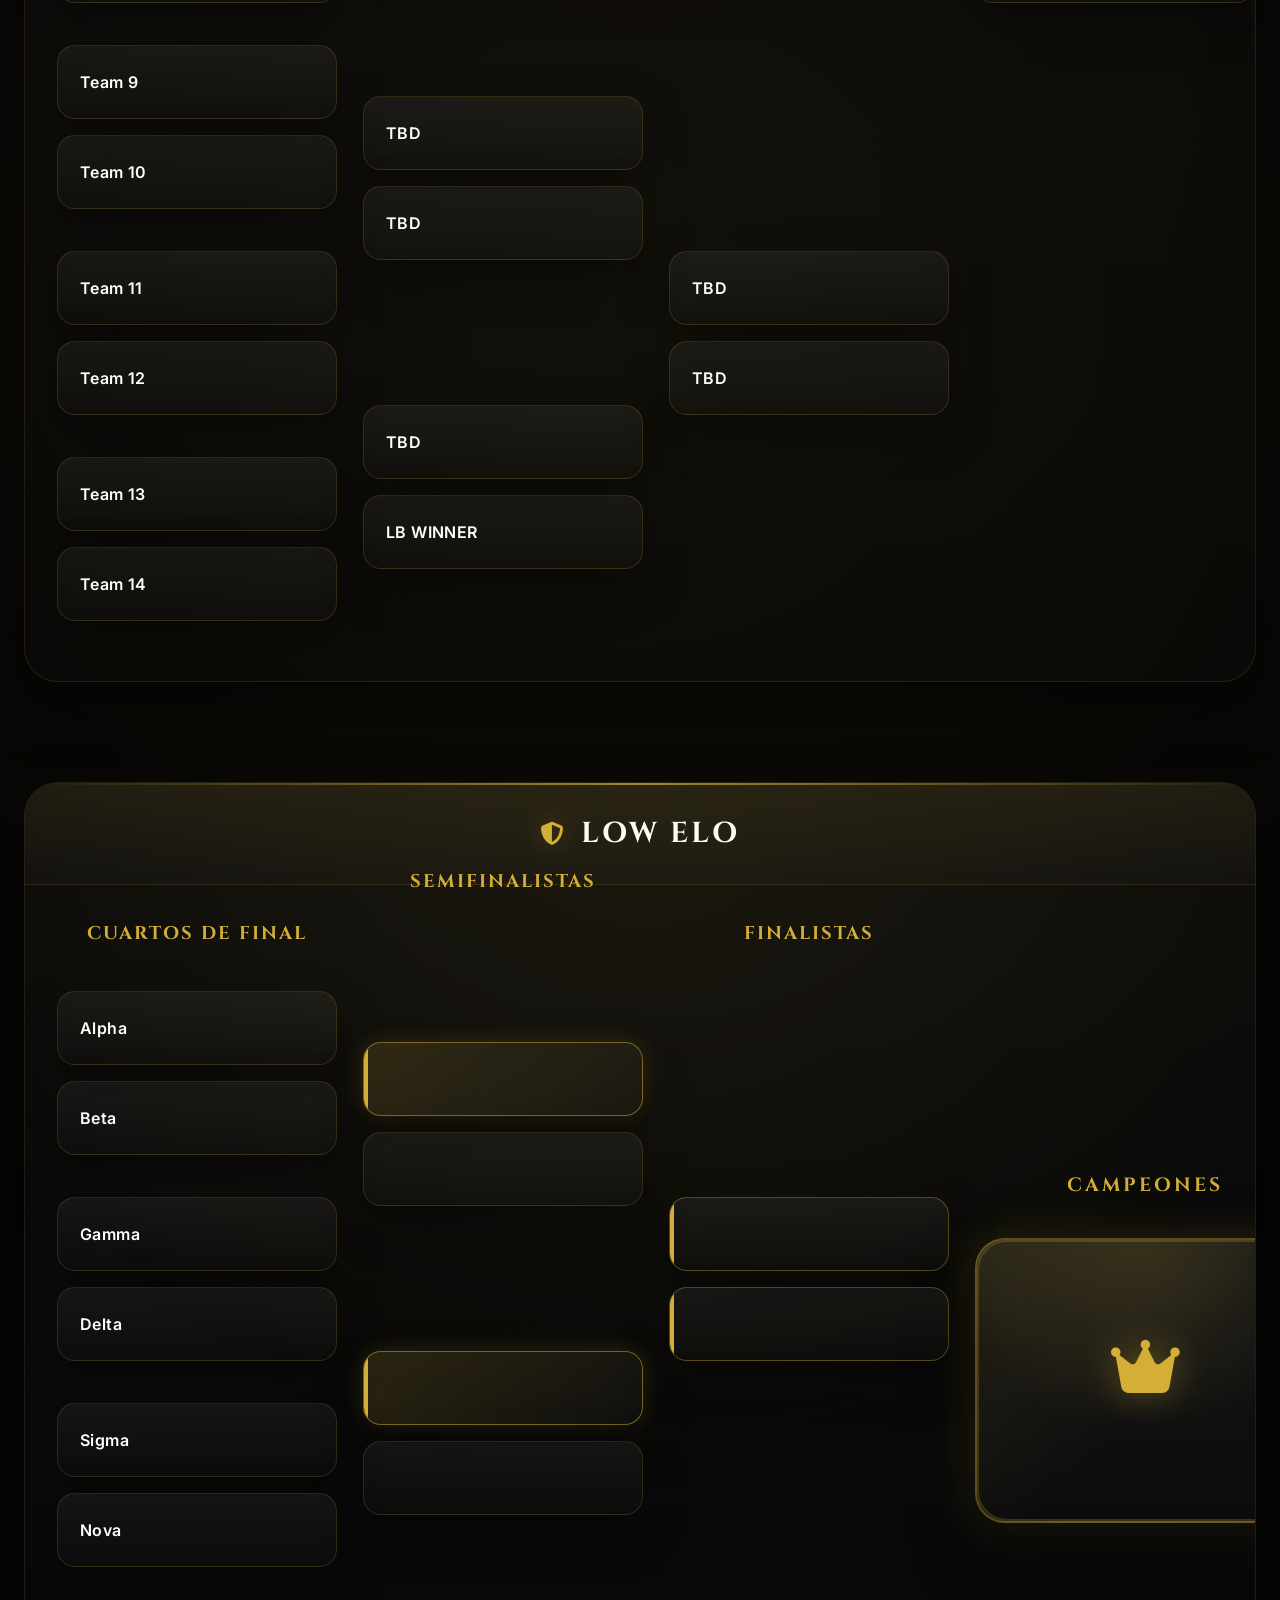
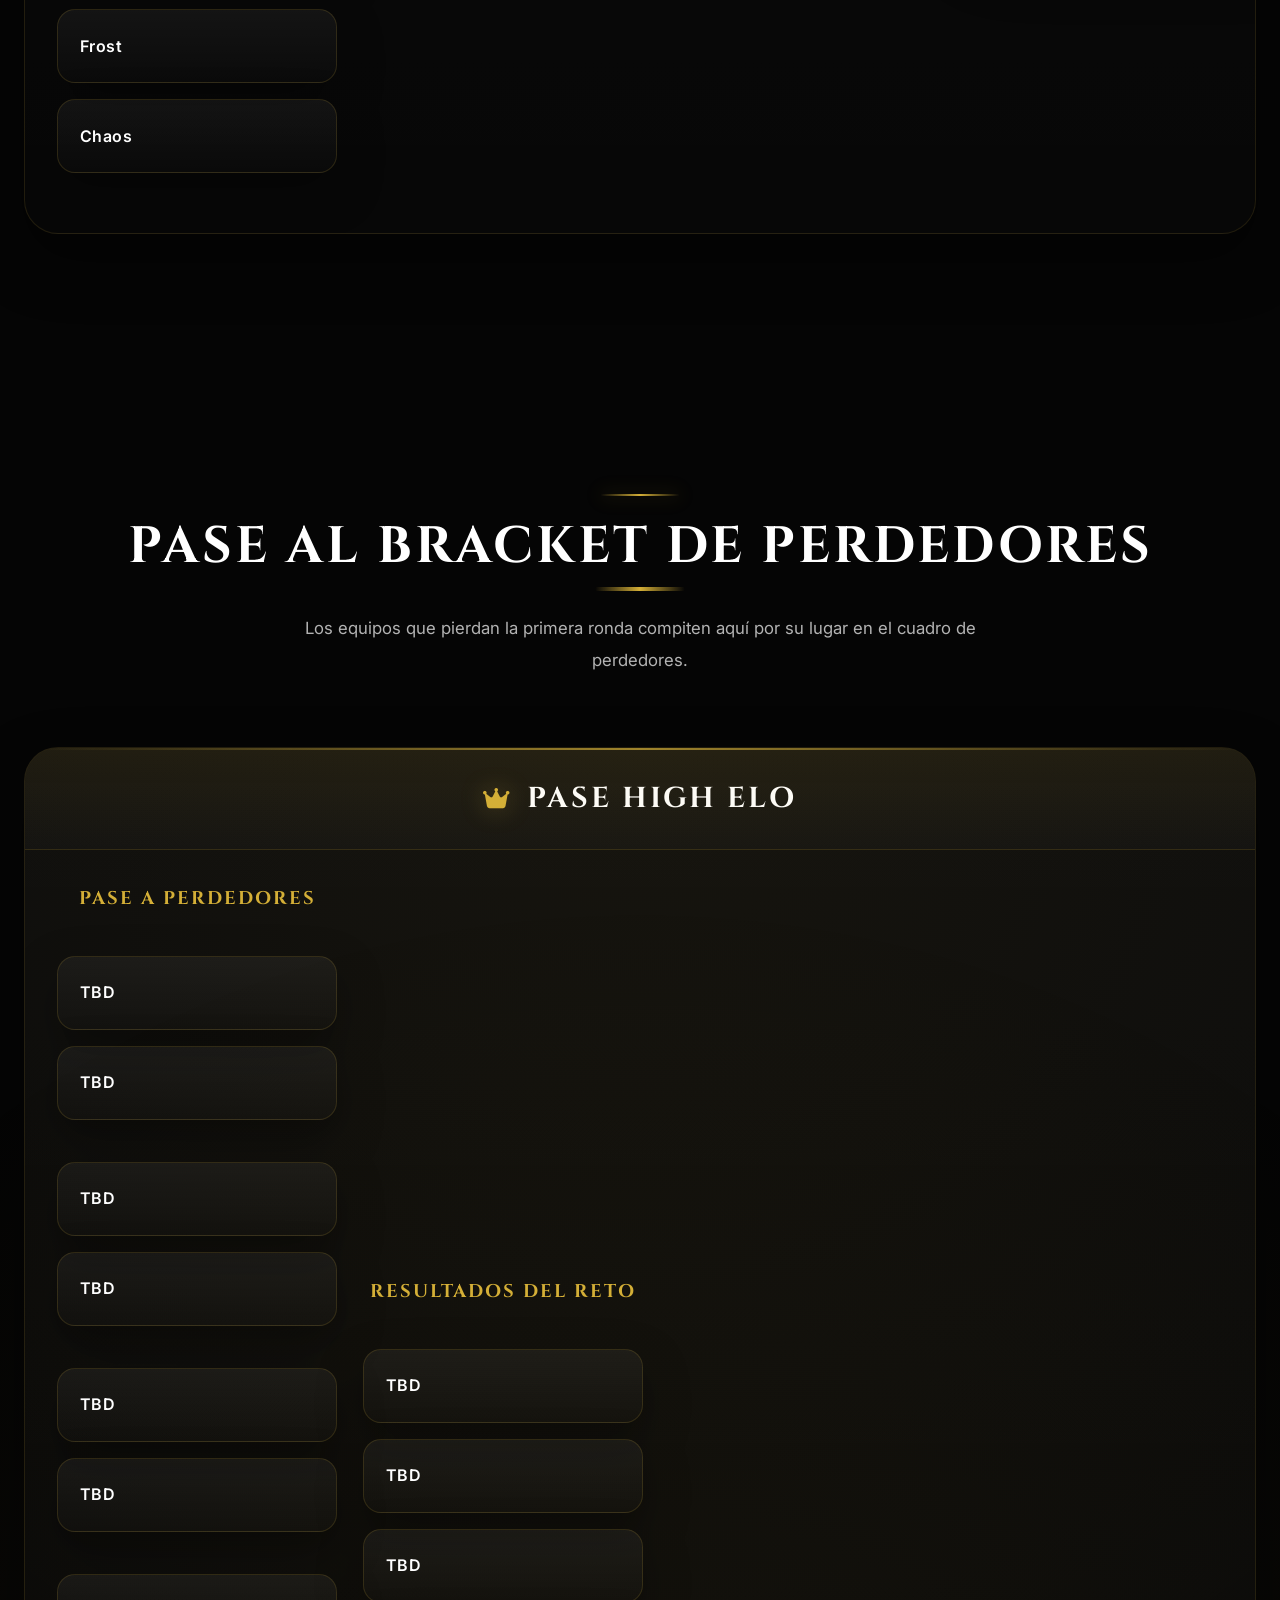
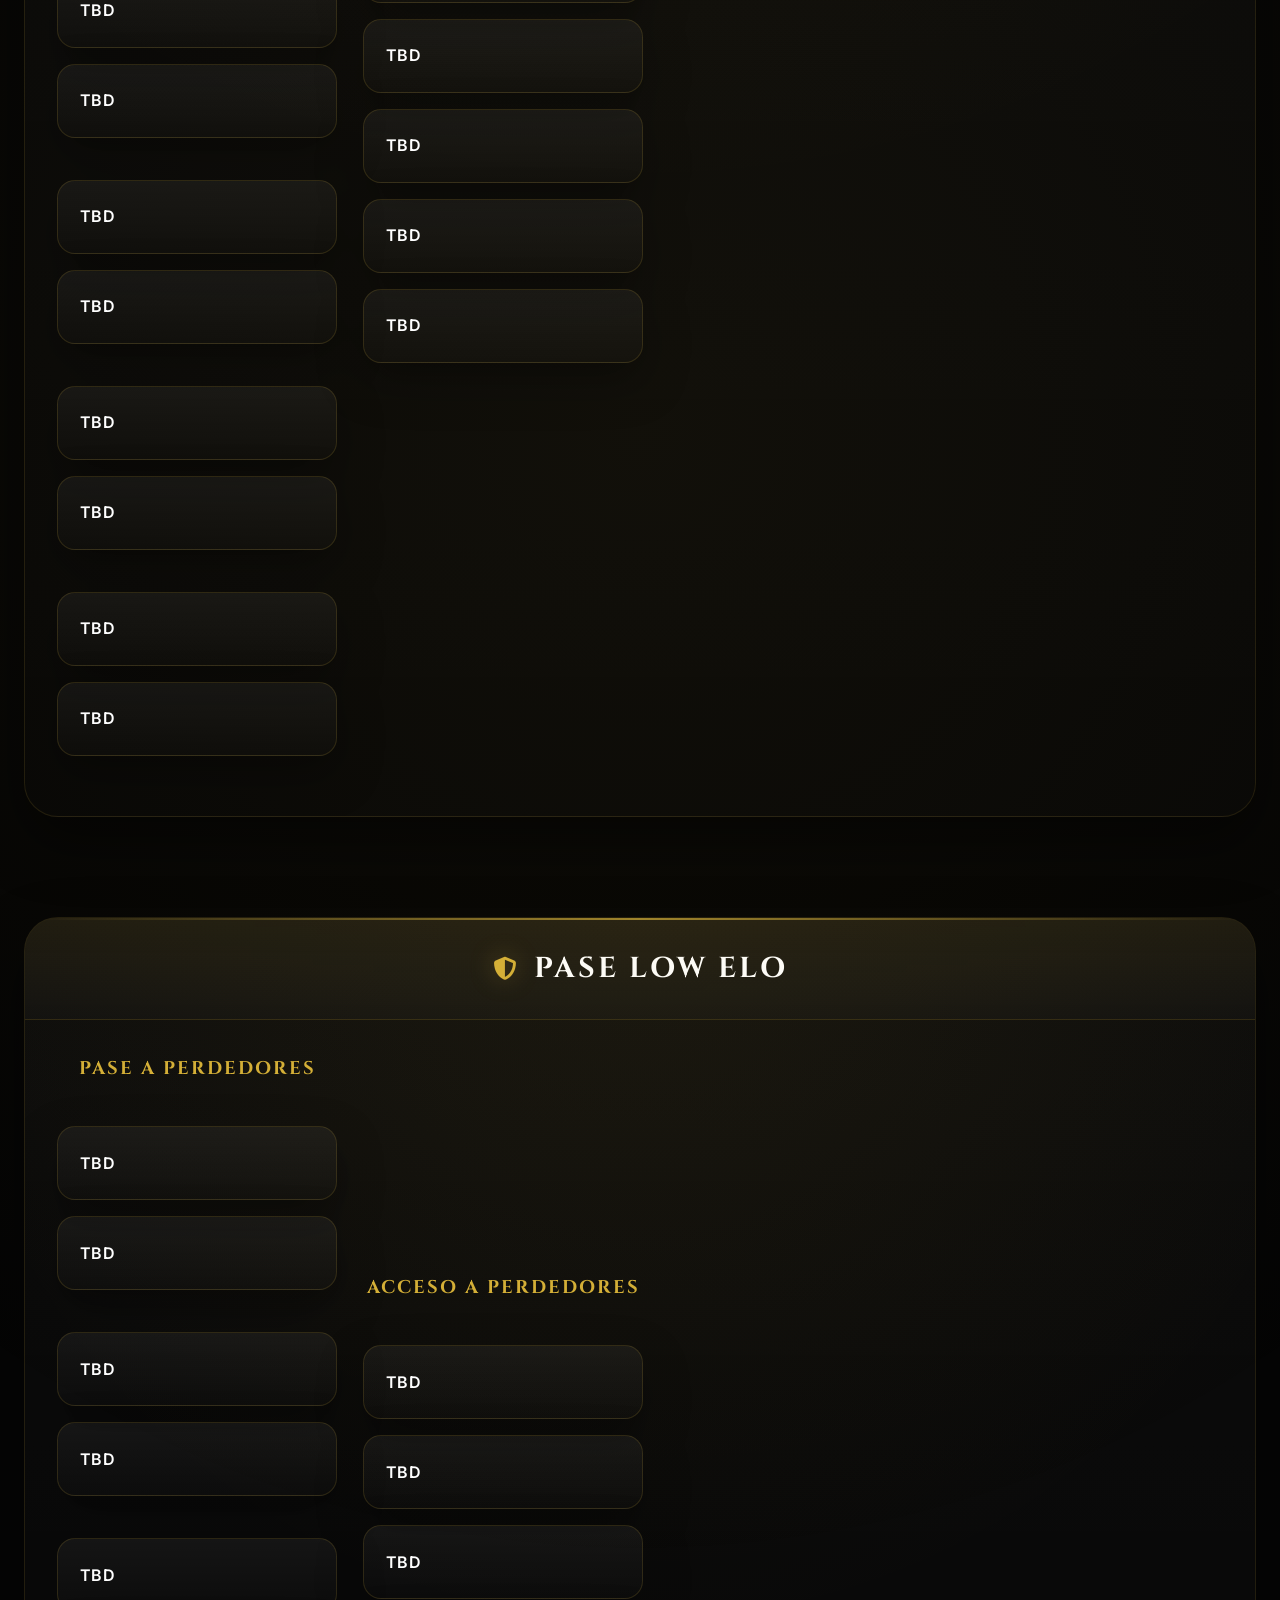
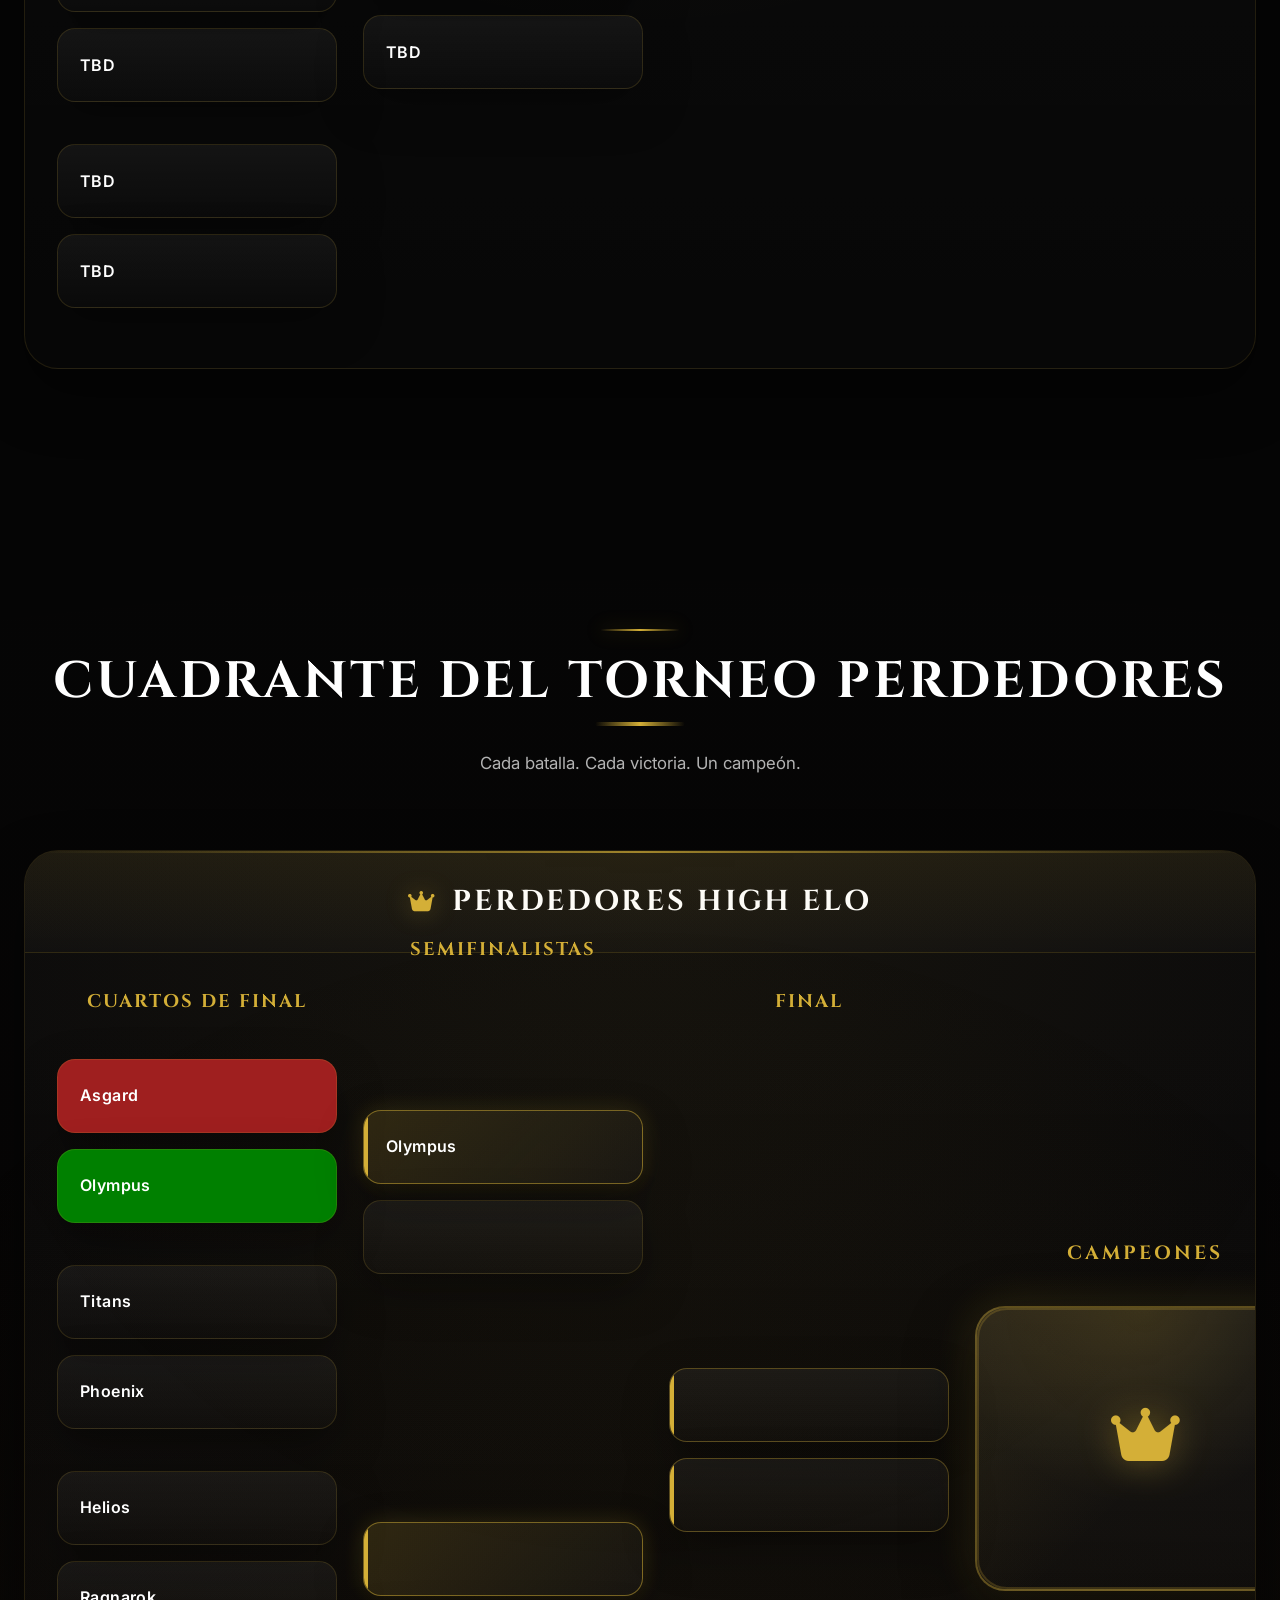
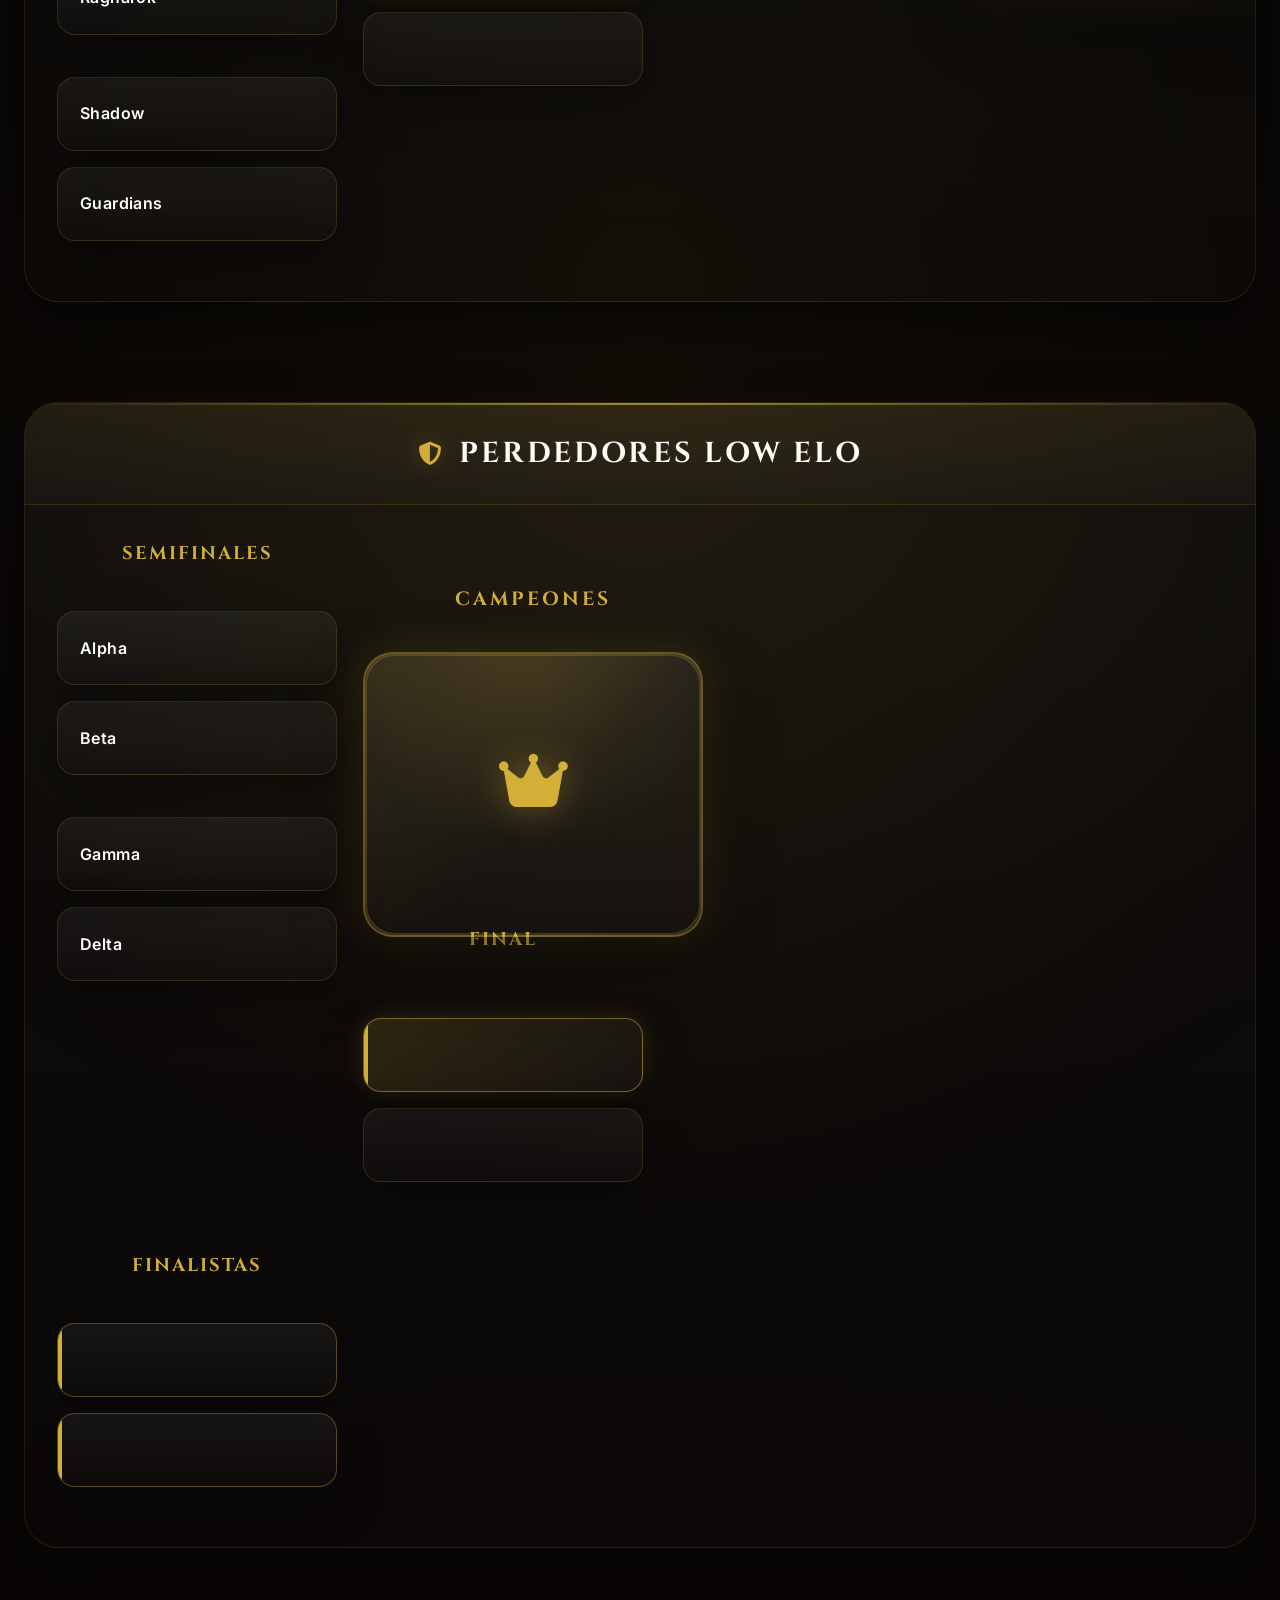
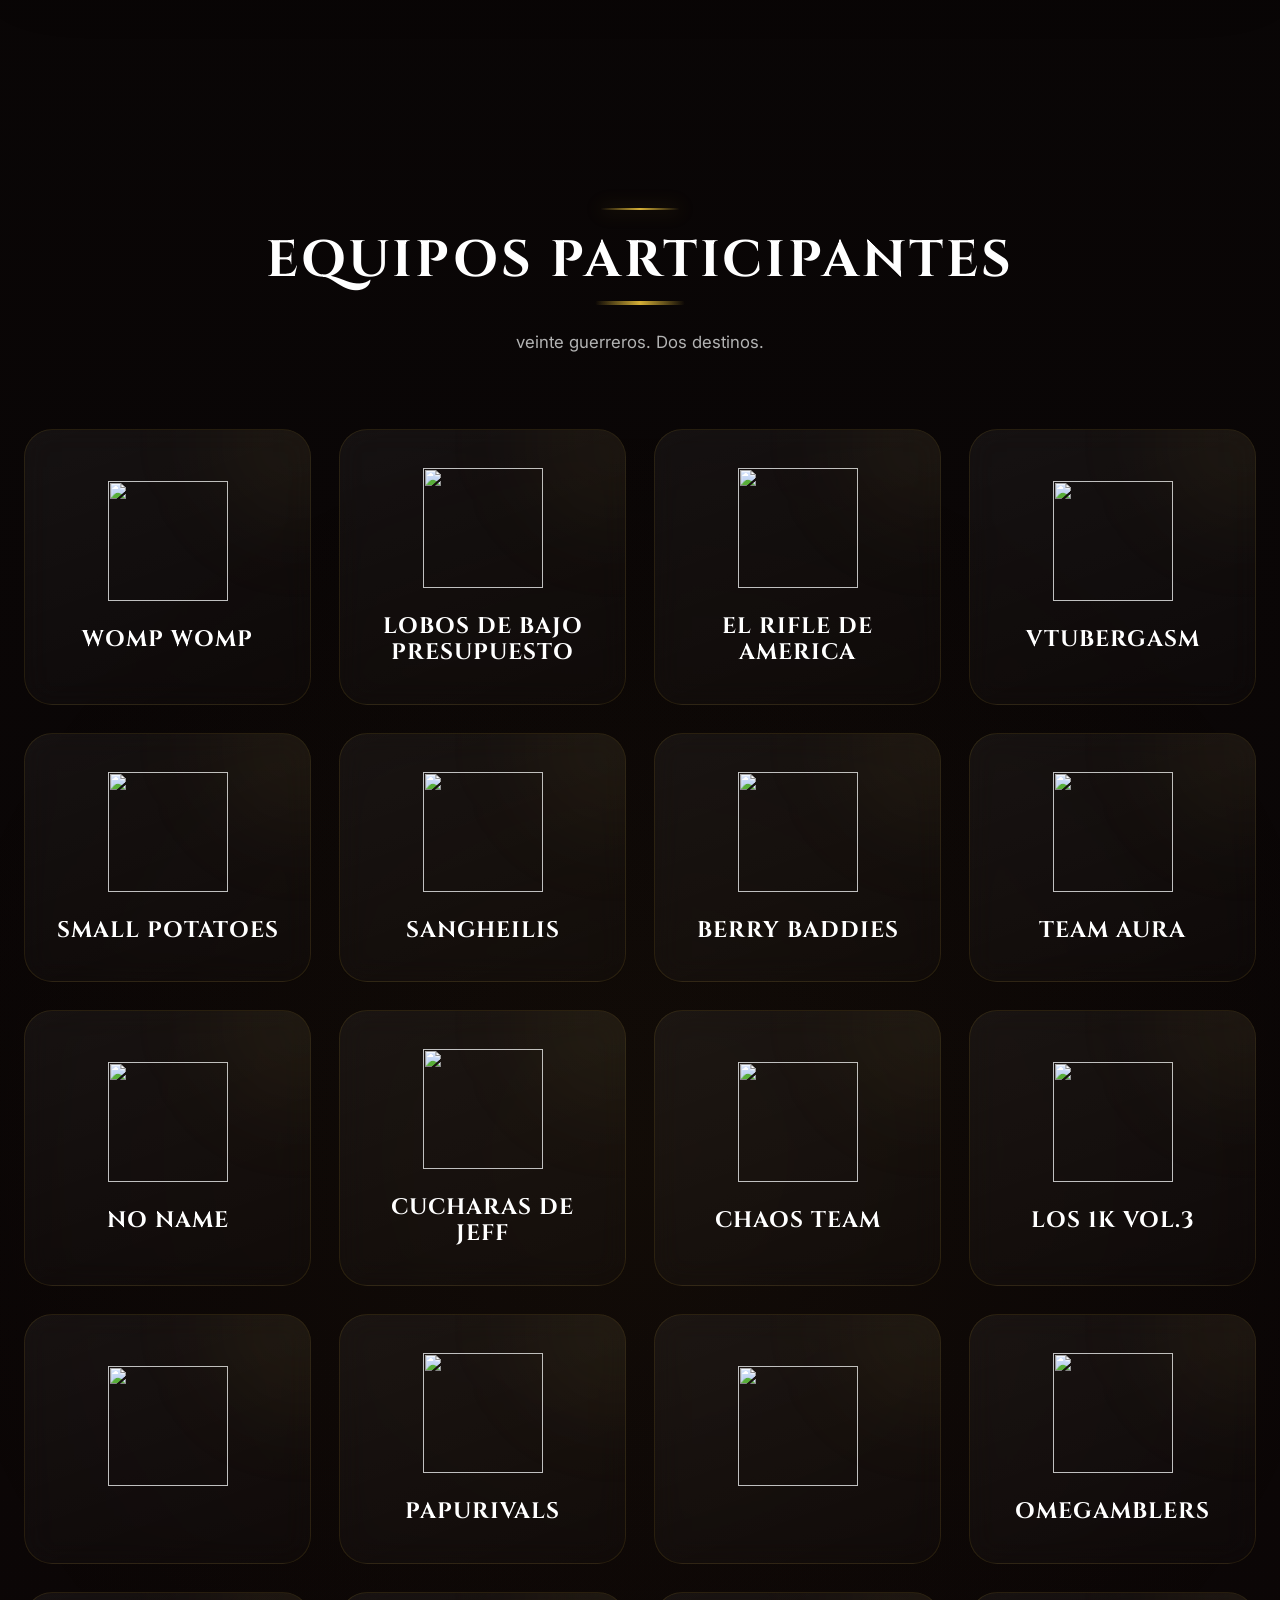
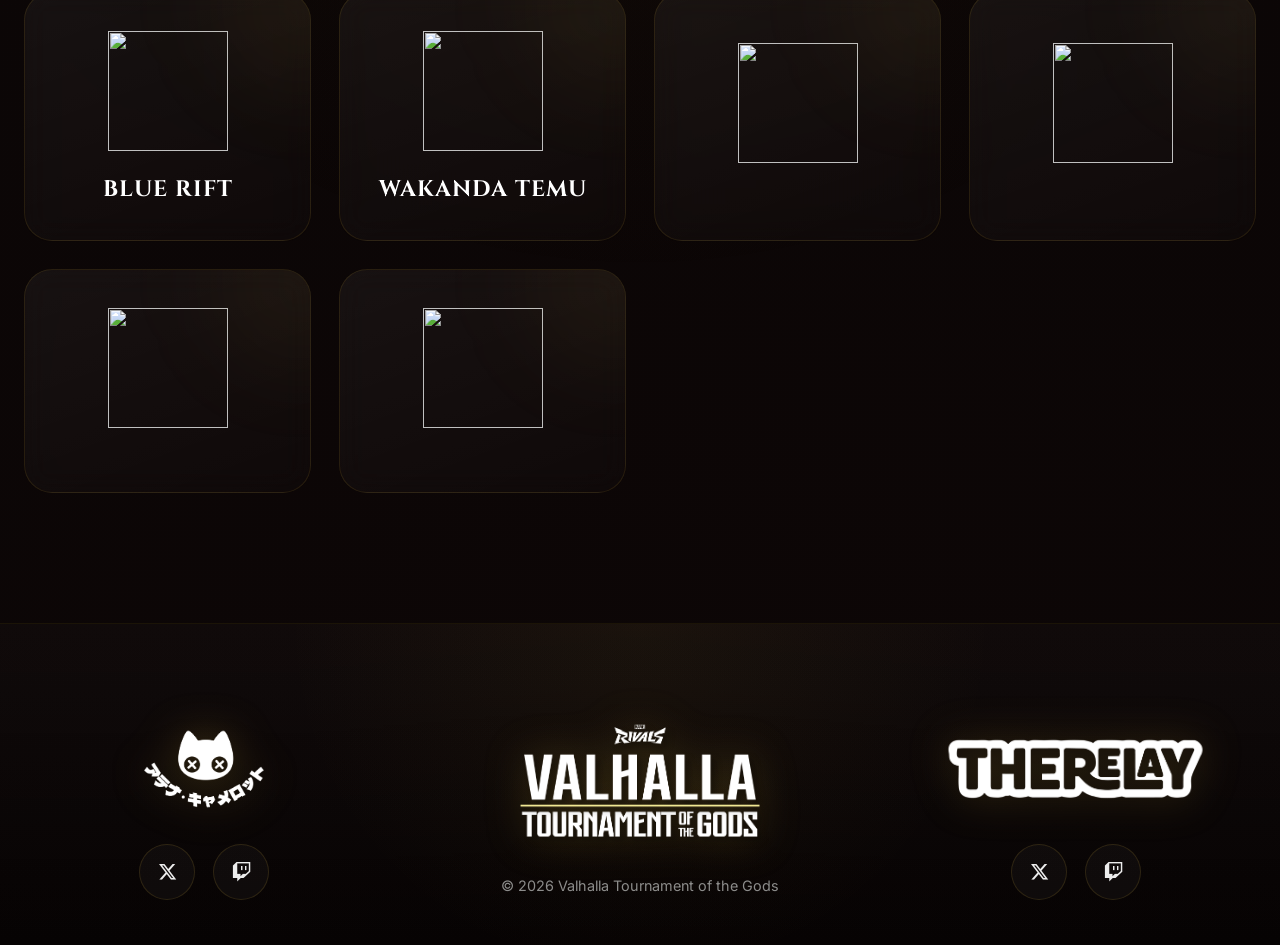
==== commit 994af13b: "Actualiza anuncio de batalla" ====
--- a/index.html
+++ b/index.html
@@ -196,14 +196,14 @@
 
                     <h2>
 
-                        LA BATALLA COMIENZA EN
+                        LA BATALLA HA COMENZADO
 
                     </h2>
 
                     <p>
 
-                        Prepárate. Las puertas del Valhalla
-                        se abrirán pronto.
+                        Las puertas del Valhalla están abiertas. Veinte guerreros
+                        luchan por grabar su nombre entre los dioses.
 
                     </p>
 
@@ -213,15 +213,15 @@
 
                     <div class="time-card">
 
-                        <span id="days">
-
-                            00
+                        <span>
+
+                            20
 
                         </span>
 
                         <small>
 
-                            Dias
+                            Guerreros
 
                         </small>
 
@@ -229,15 +229,15 @@
 
                     <div class="time-card">
 
-                        <span id="hours">
-
-                            00
+                        <span>
+
+                            2
 
                         </span>
 
                         <small>
 
-                            Horas
+                            Destinos
 
                         </small>
 
@@ -245,15 +245,15 @@
 
                     <div class="time-card">
 
-                        <span id="minutes">
-
-                            00
+                        <span>
+
+                            1
 
                         </span>
 
                         <small>
 
-                            Minutos
+                            Valhalla
 
                         </small>
 
@@ -261,15 +261,15 @@
 
                     <div class="time-card">
 
-                        <span id="seconds">
-
-                            00
+                        <span>
+
+                            ∞
 
                         </span>
 
                         <small>
 
-                            Segundos
+                            Leyenda
 
                         </small>
 
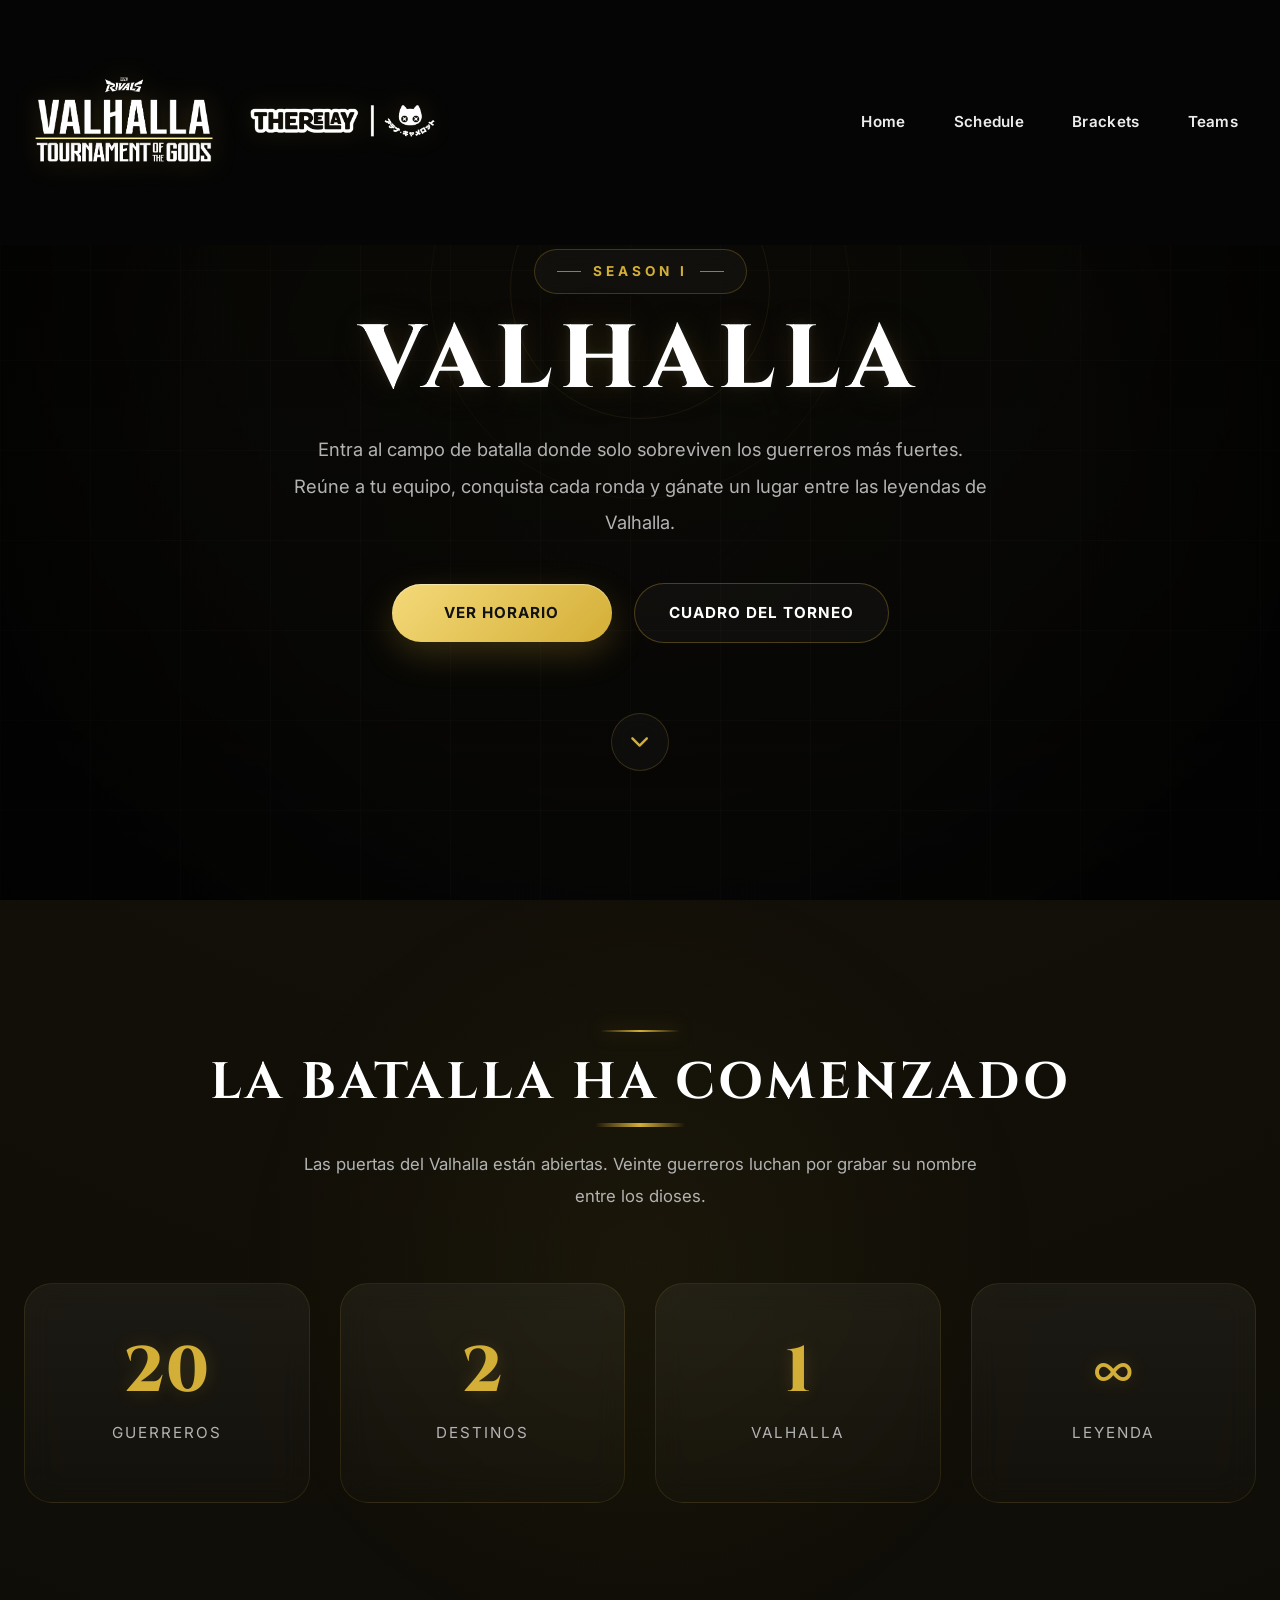
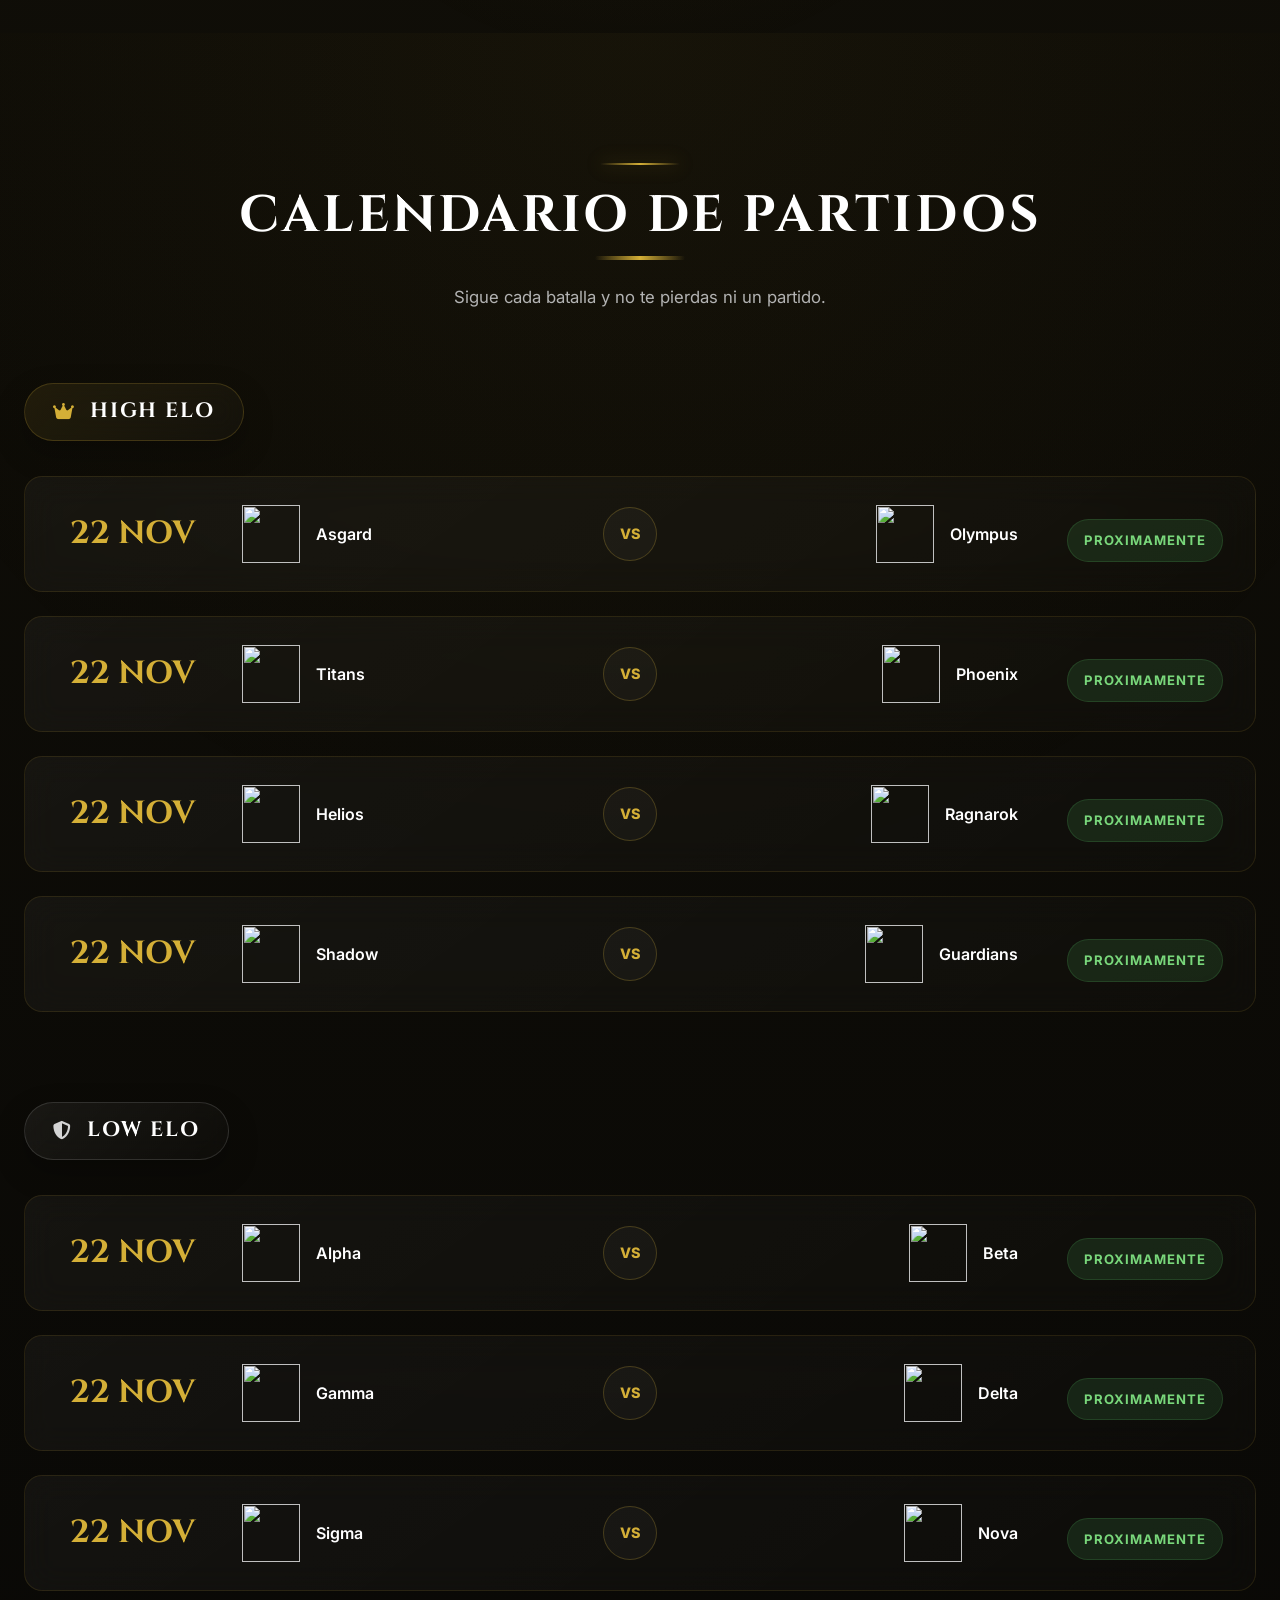
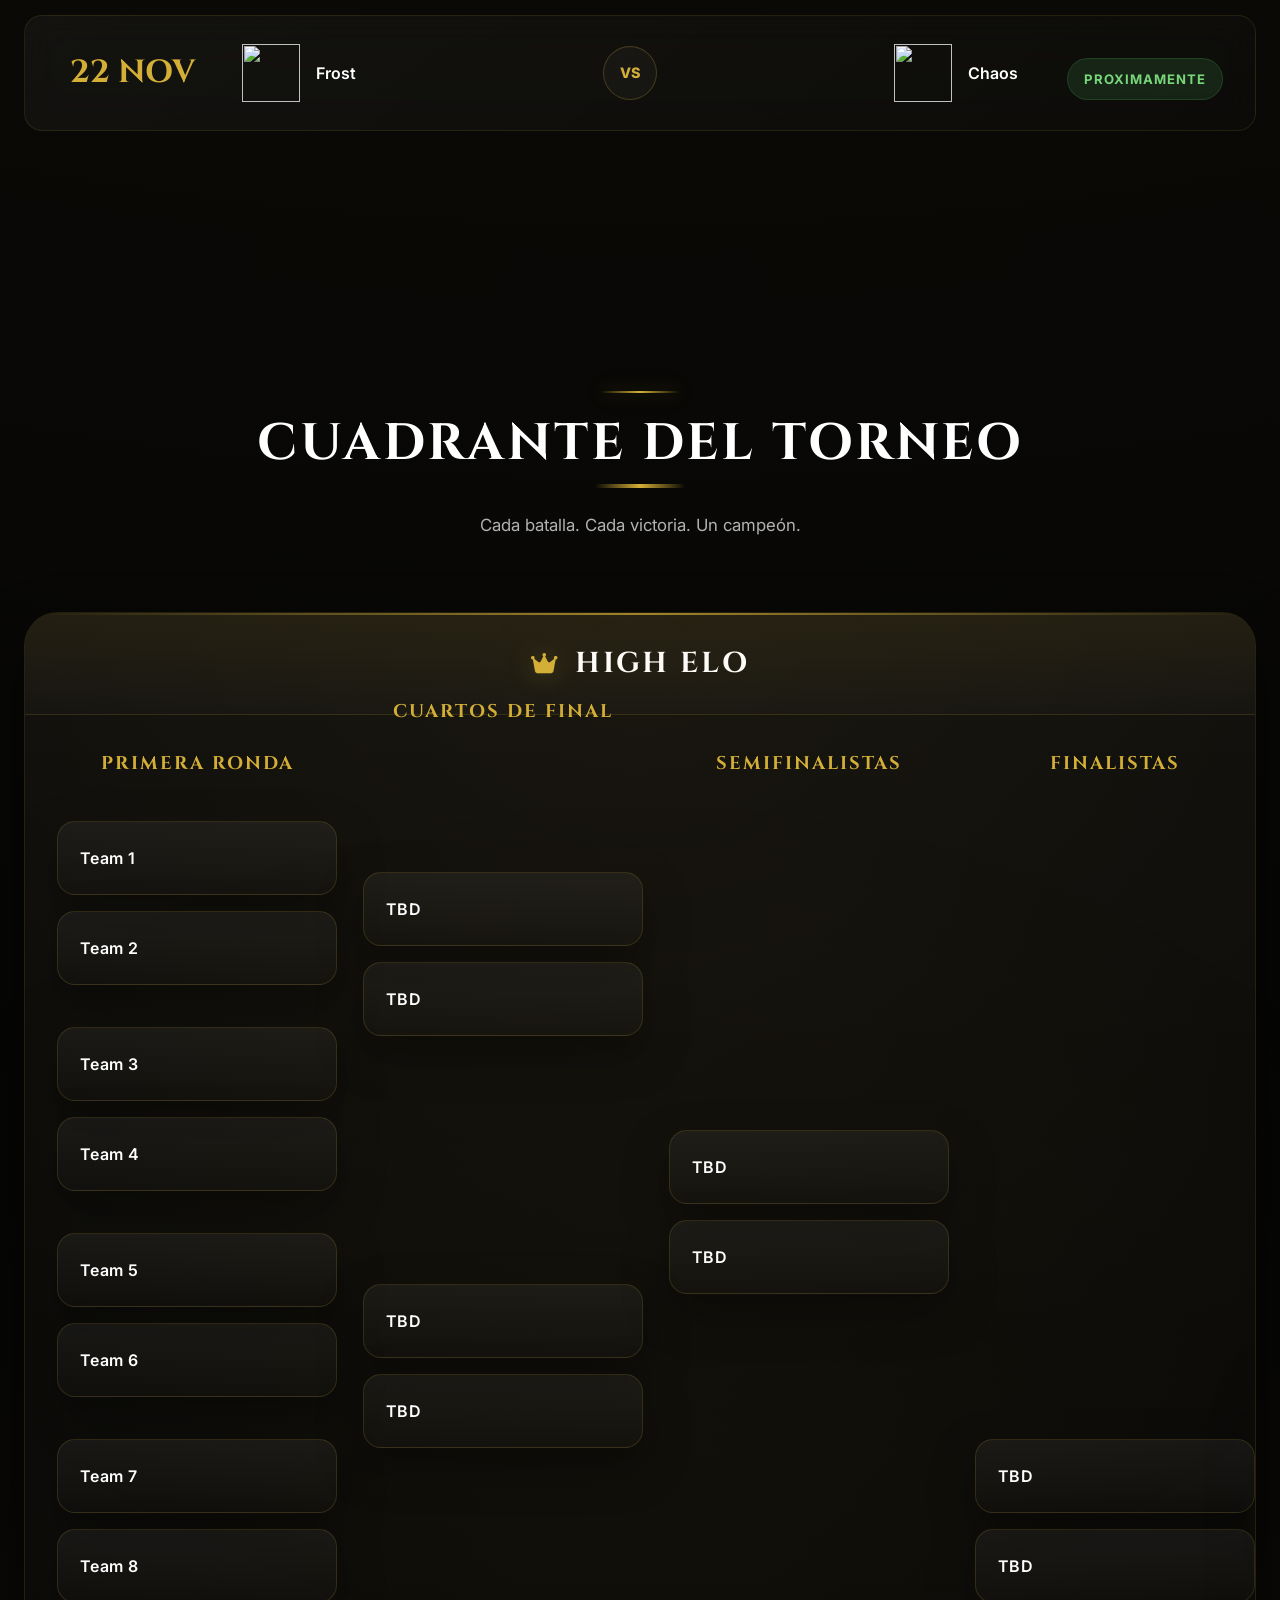
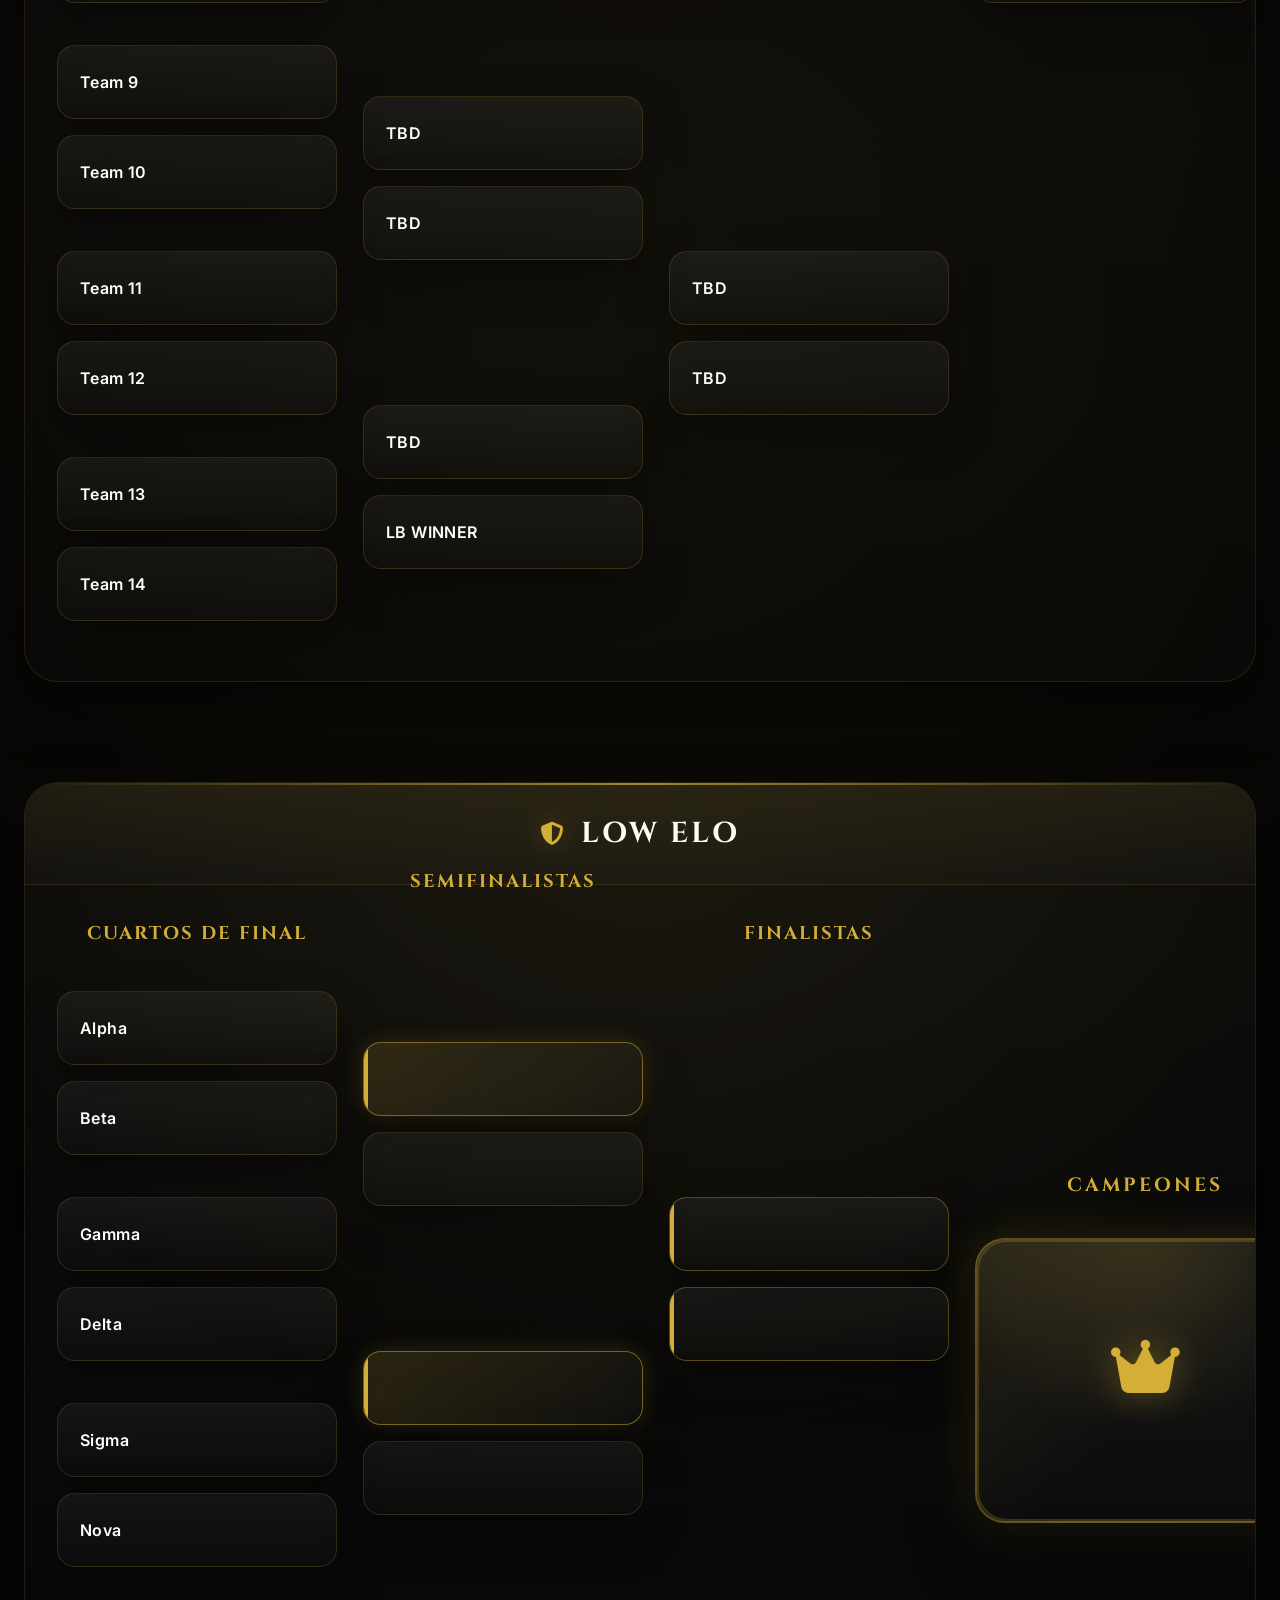
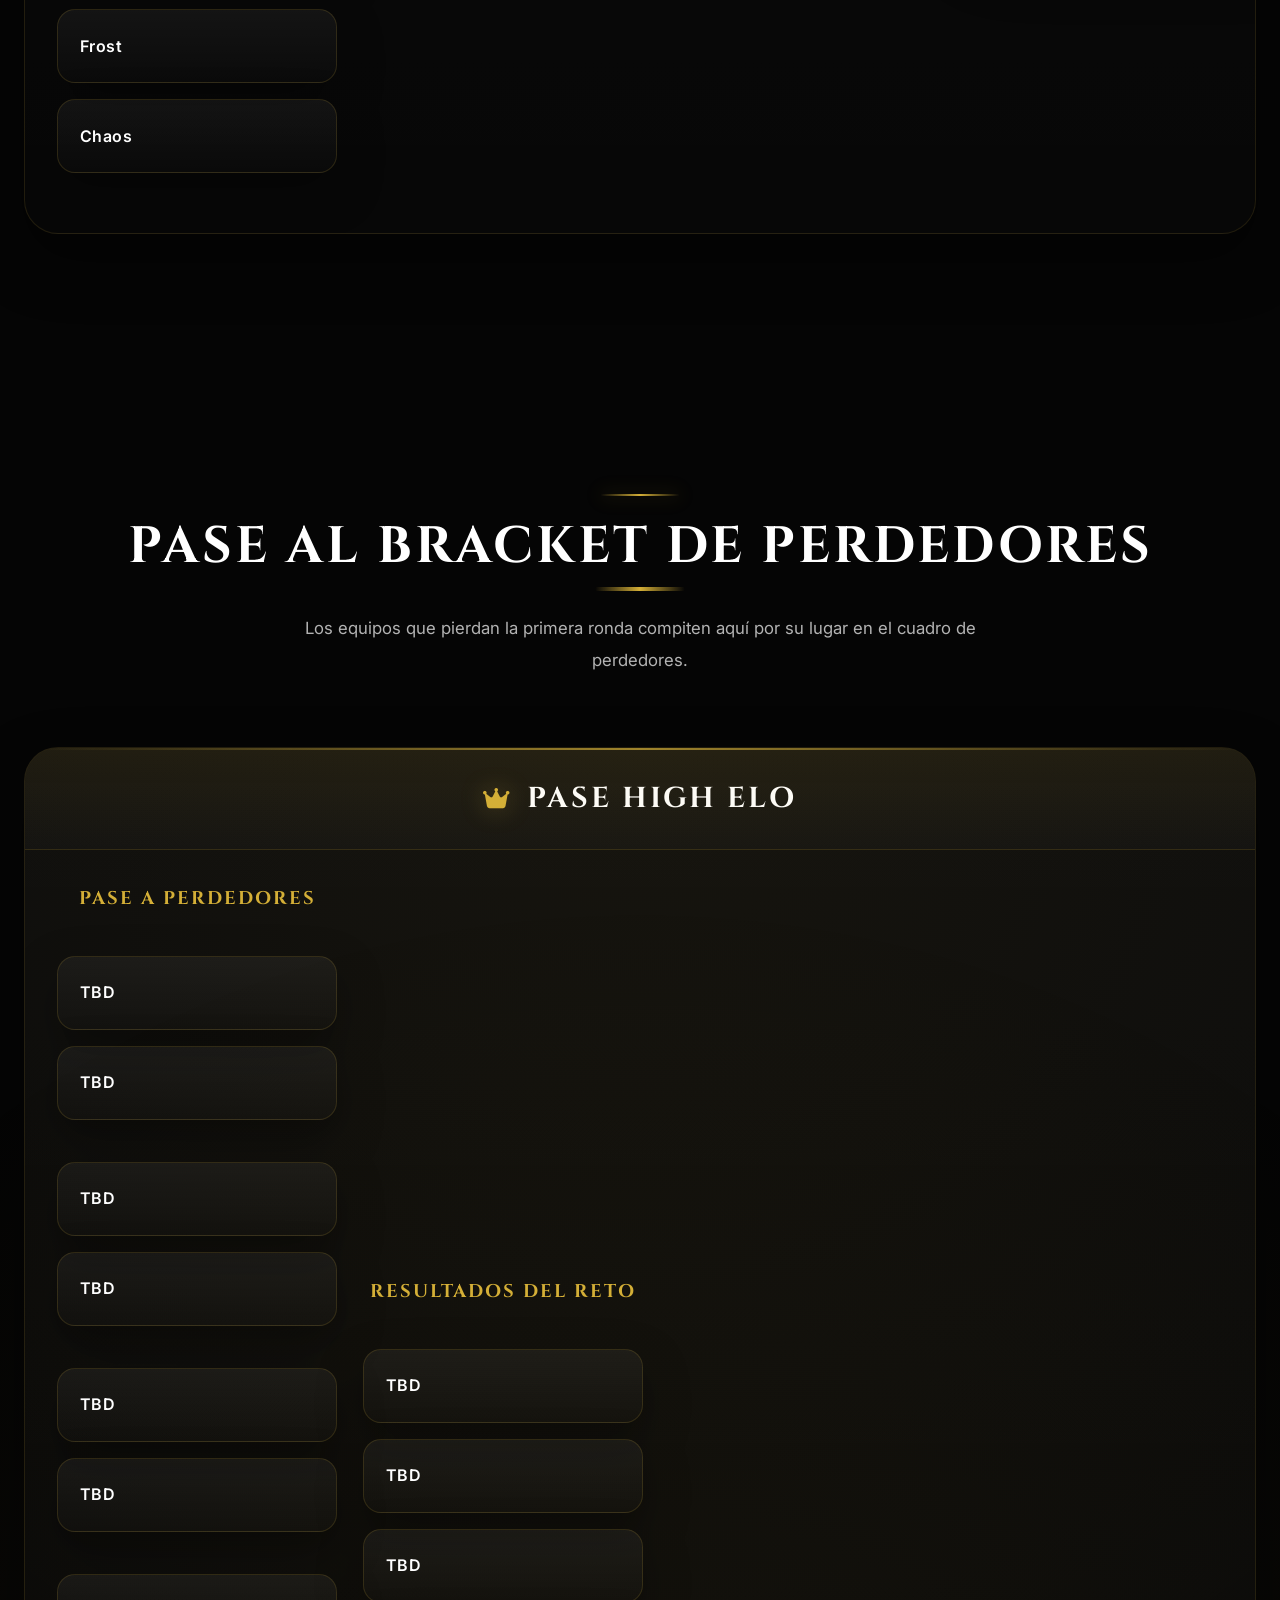
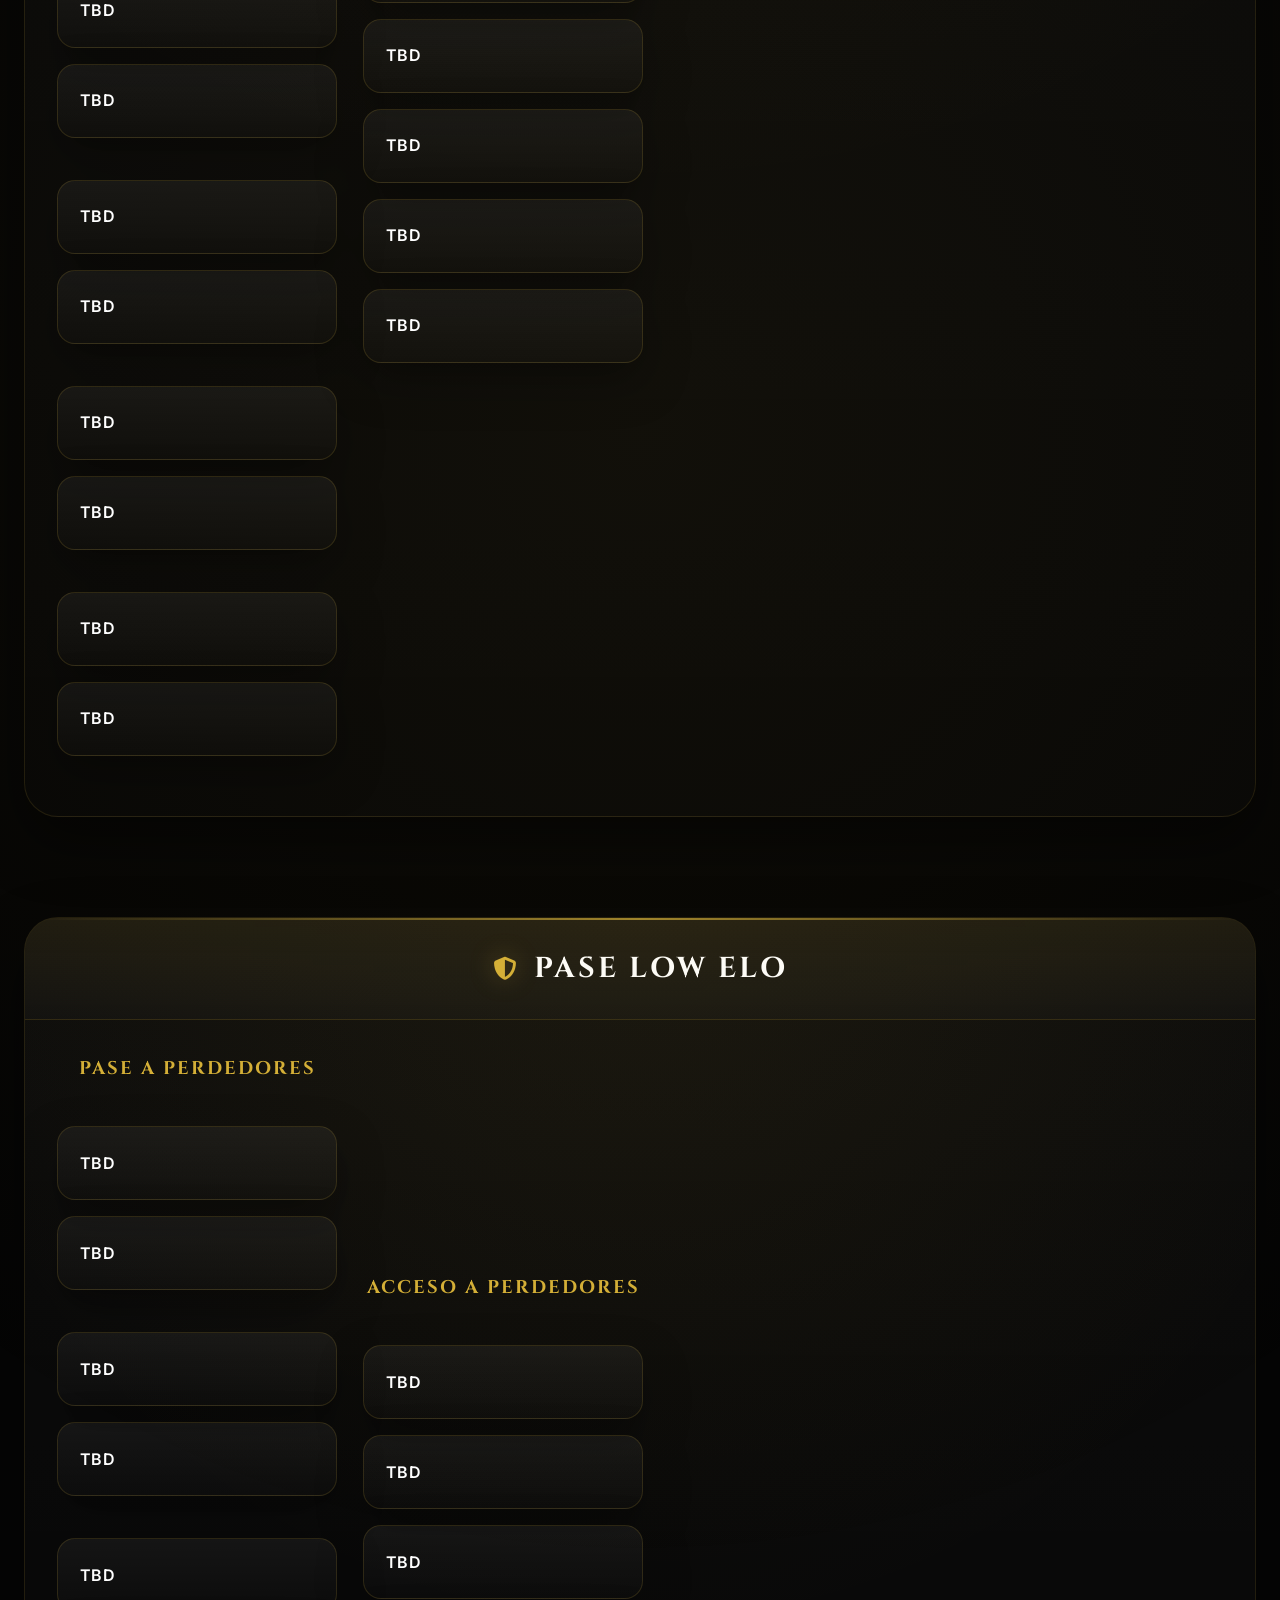
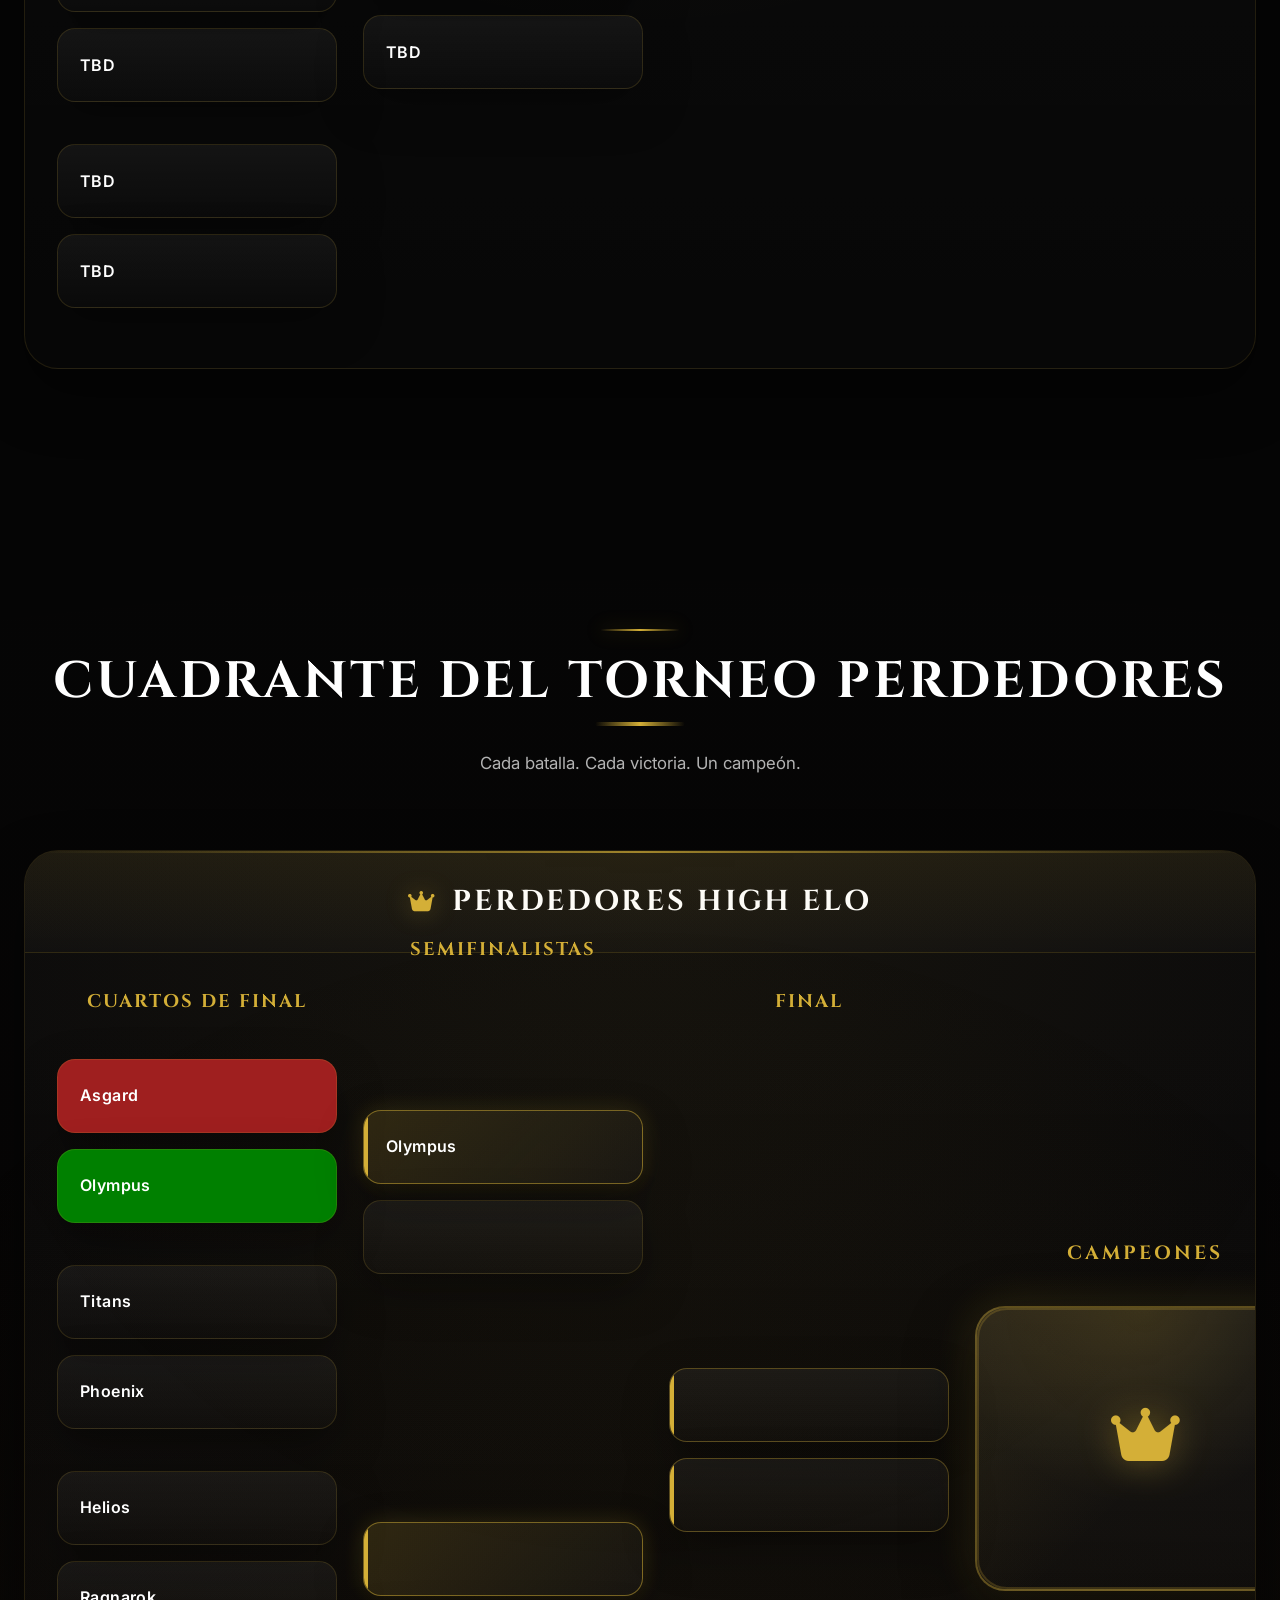
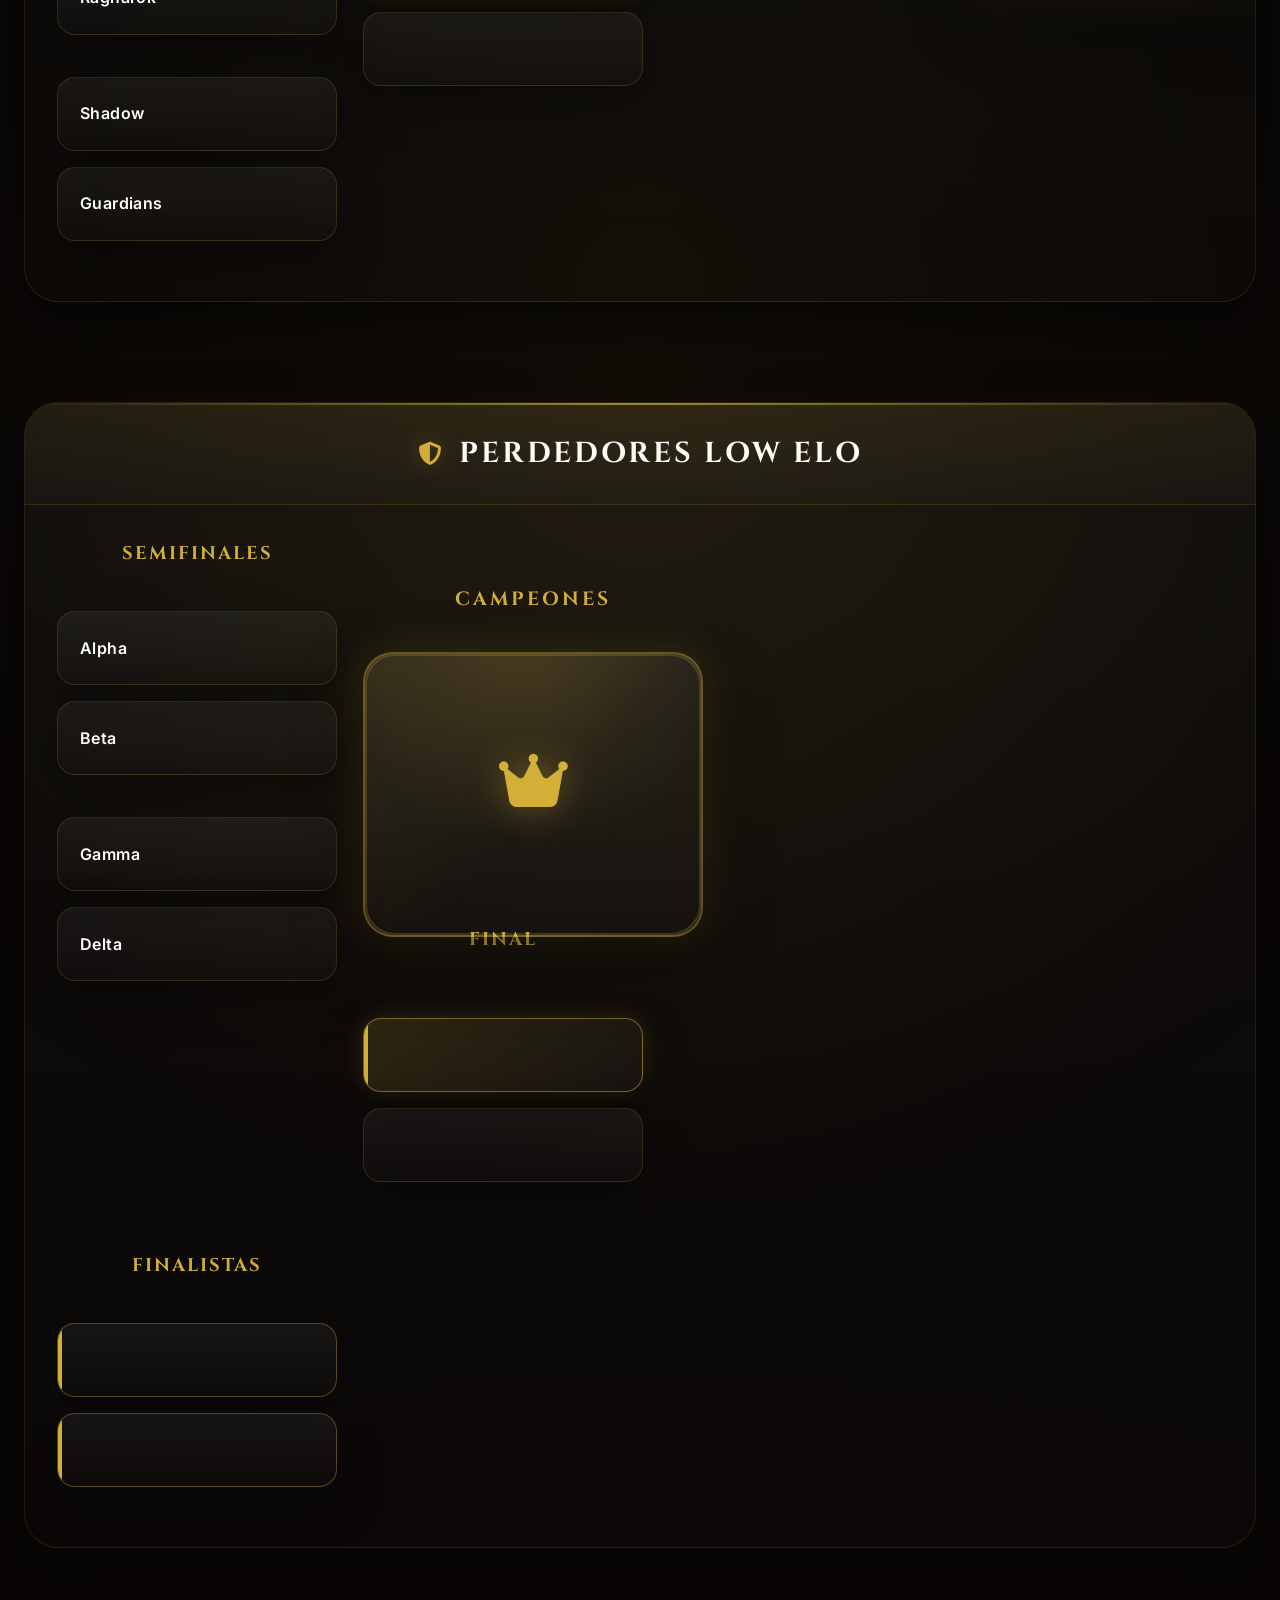
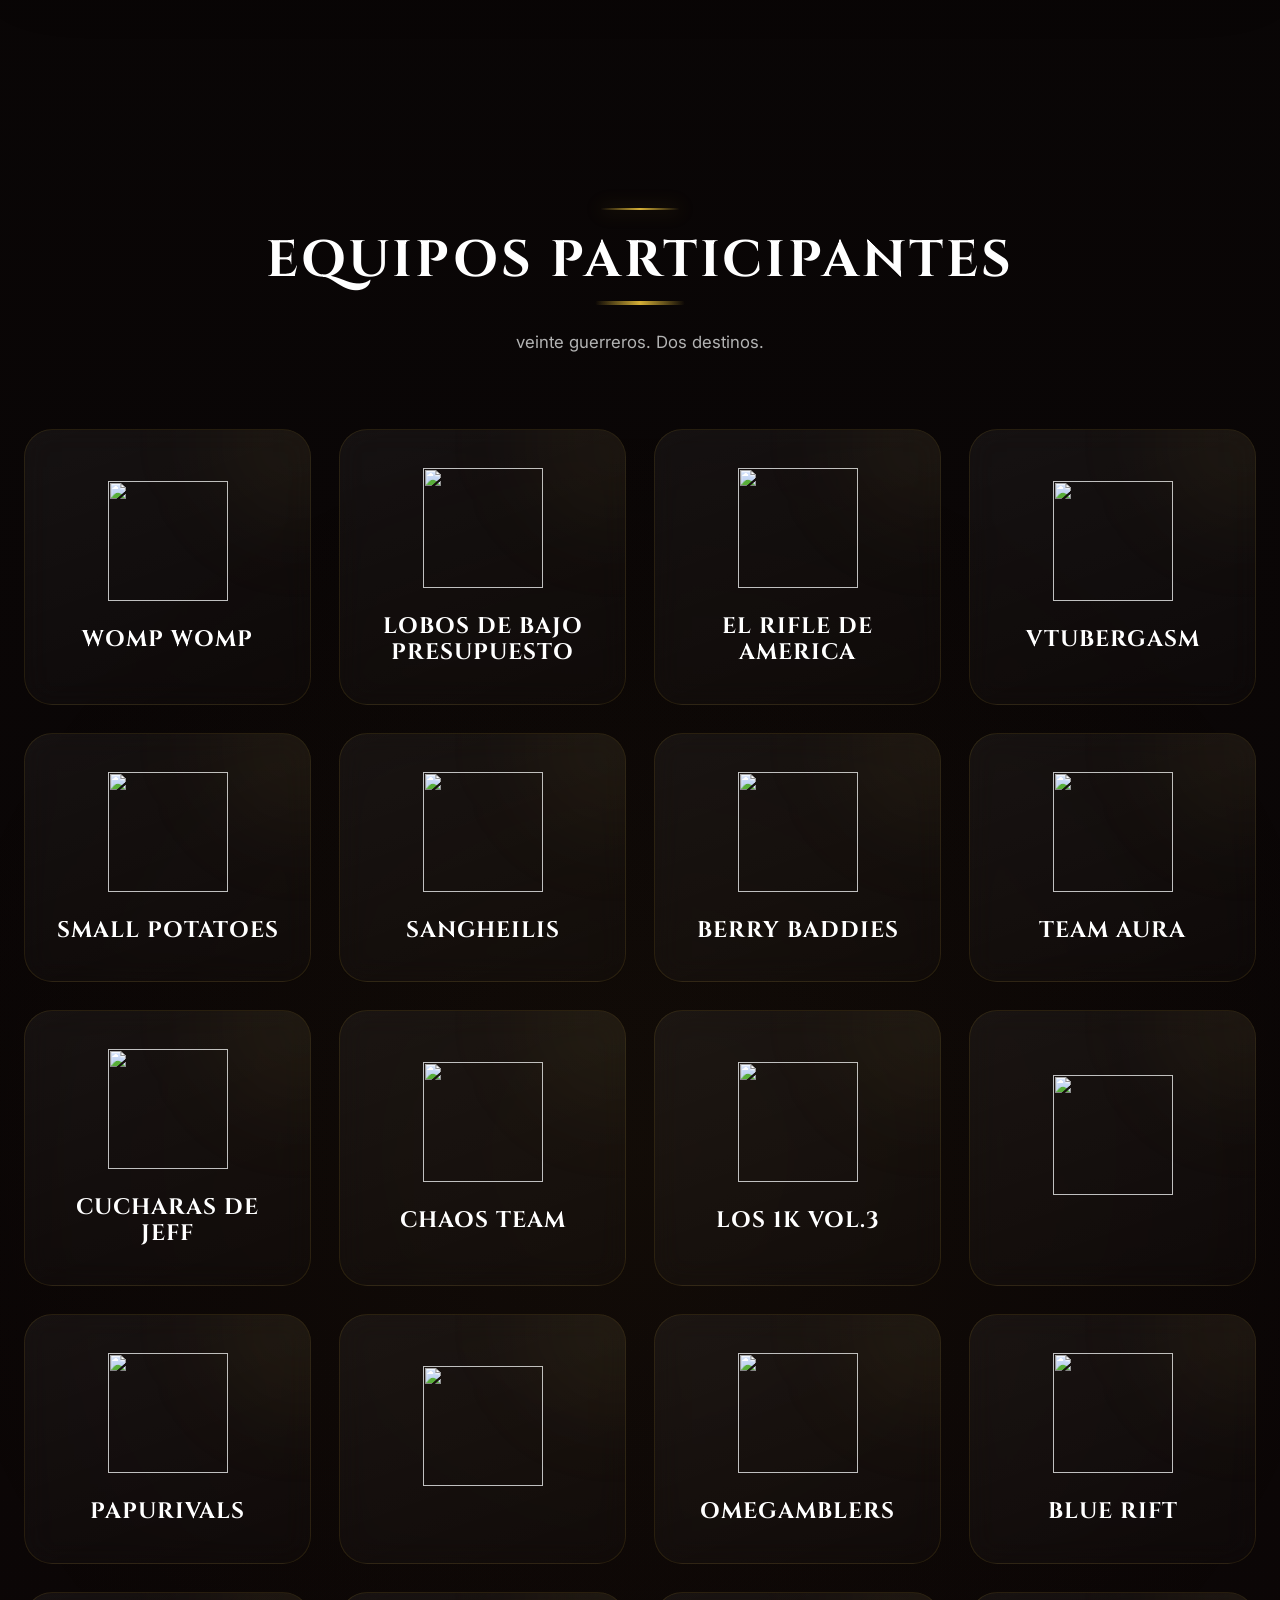
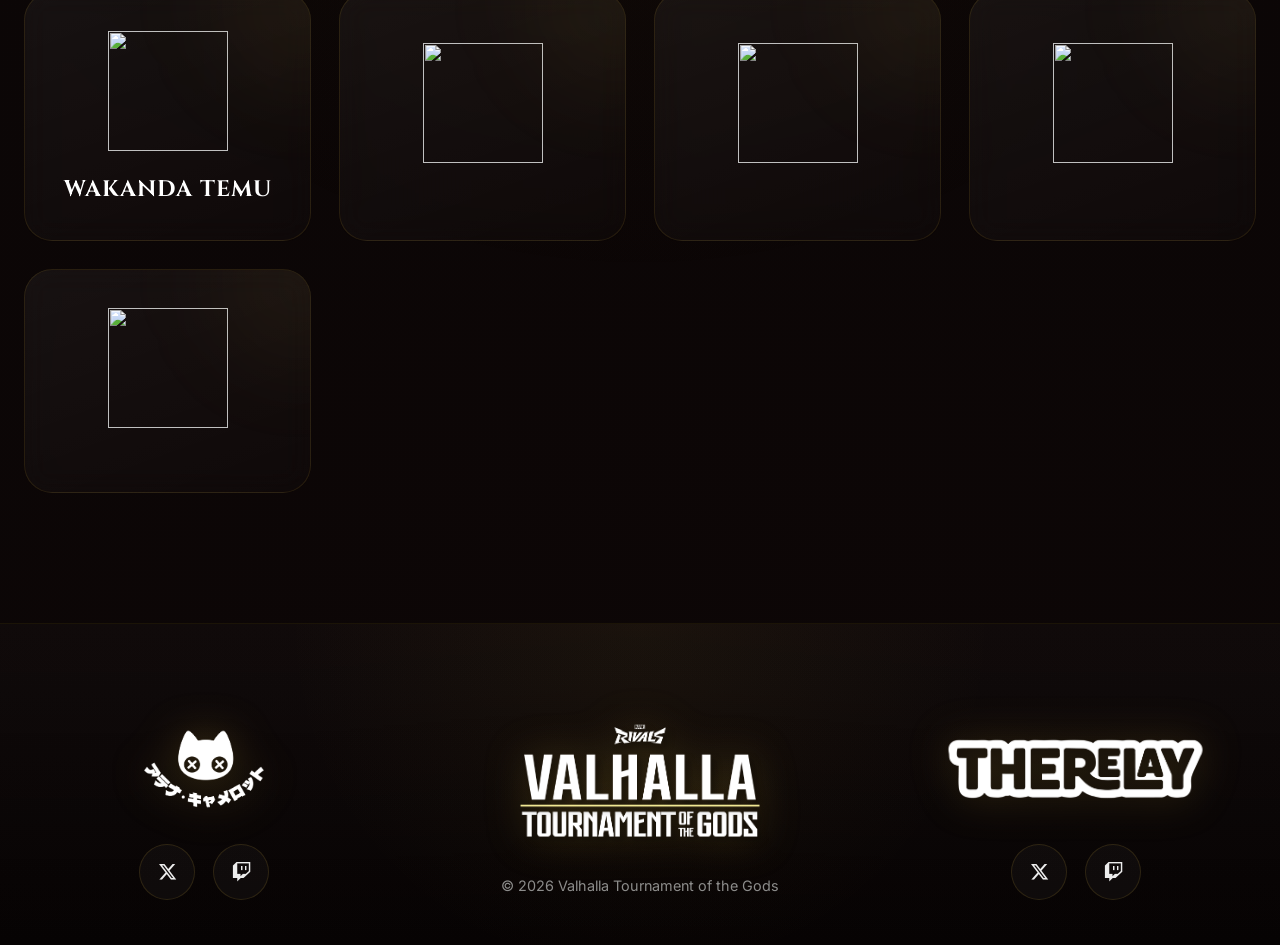
==== commit d82cff06: "Excluye No Name del pase y participantes" ====
--- a/index.html
+++ b/index.html
@@ -1893,19 +1893,6 @@
 
                         <h3>
                             
-                            No Name
-                        
-                        </h3>
-
-                    </article>
-
-                    <article class="team-item">
-
-                        <img src=""
-                             alt="">
-
-                        <h3>
-                            
                             Cucharas de Jeff
                         
                         </h3>
